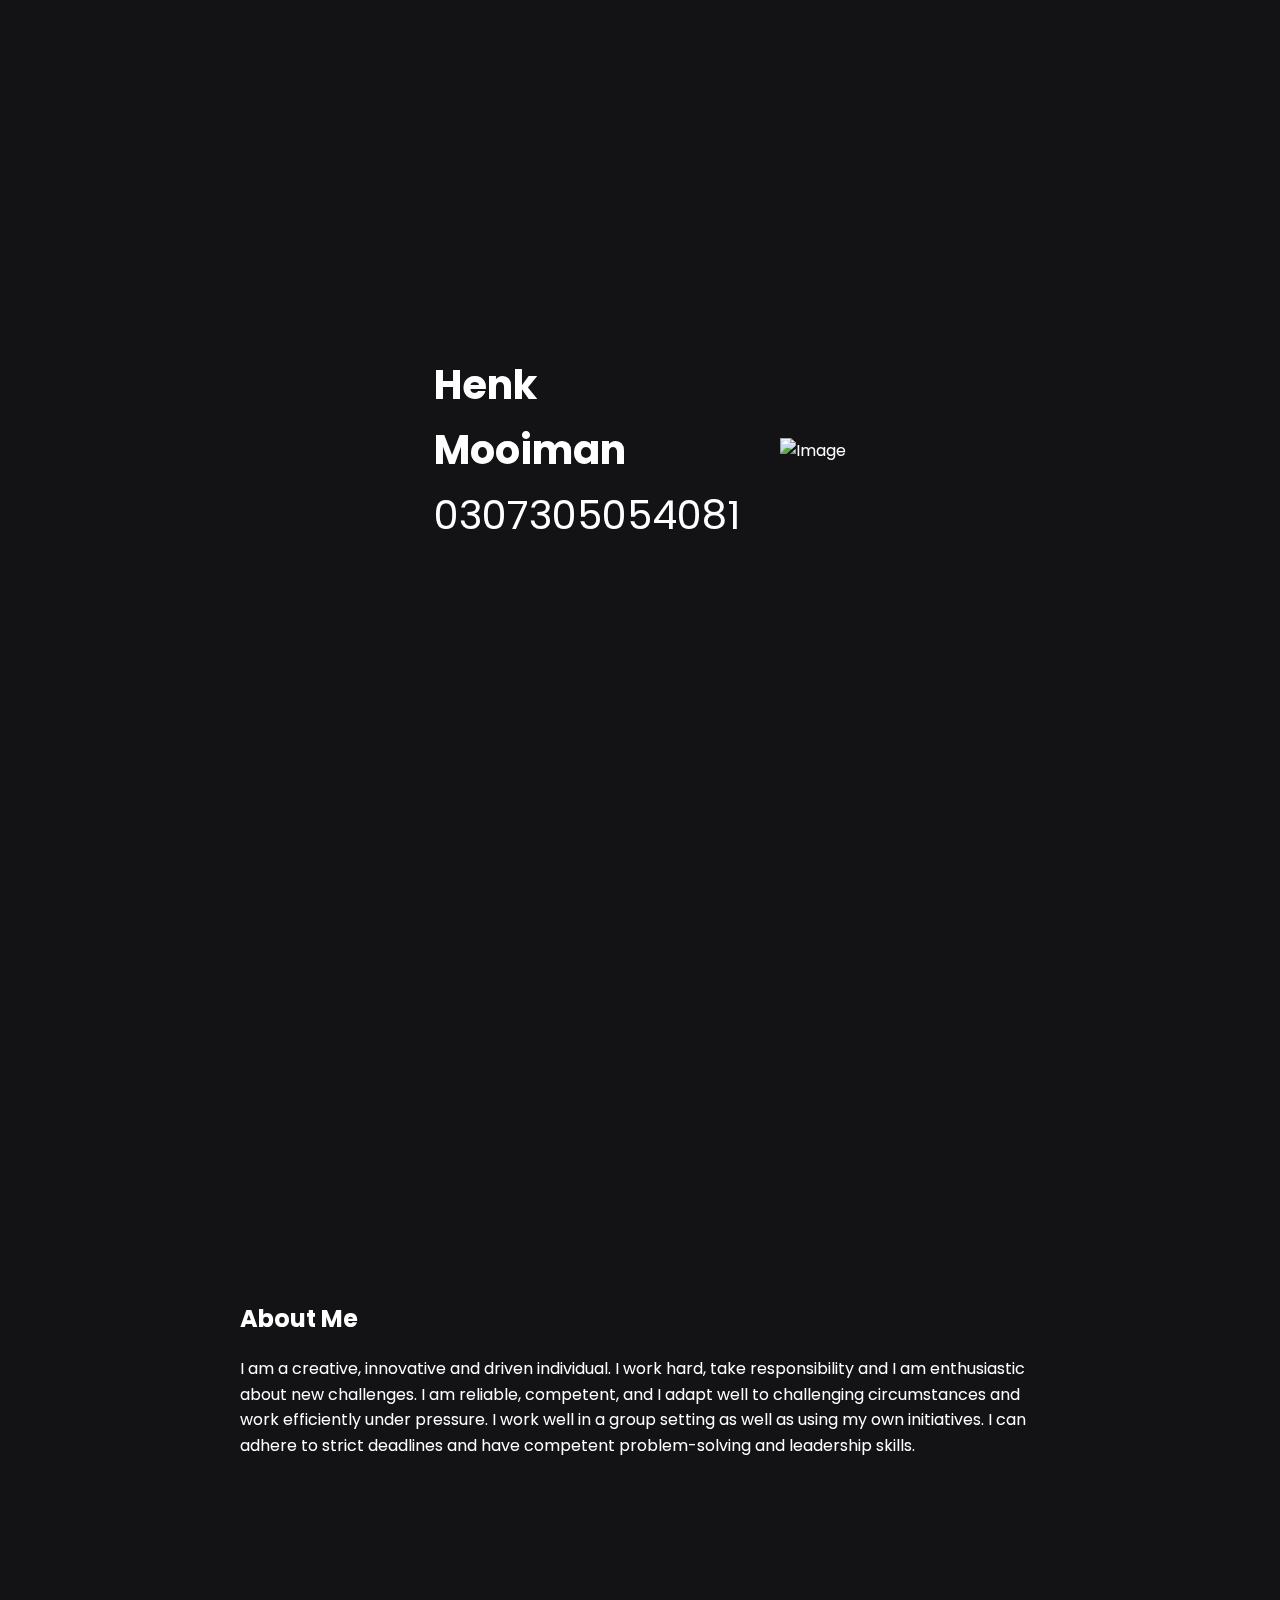
==== index.html @ 95206241 "CV upload" ====
<!DOCTYPE html>
<html lang="en">
<head>
    <meta charset="UTF-8">
    <meta name="viewport" content="width=device-width, initial-scale=1.0">
    <title>Document</title>
    <link rel="stylesheet" href="style.css">
    <script defer src="app.js"></script>
</head>
<body>
    <section class="hidden">
        <div class="container">
            <div class="labels">
                <h1 class="label">Henk</h1>
                <h1 class="label">Mooiman</h1>
                <h1 class="label normal">0307305054081</h1>
            </div>
            <div class="image-container">
                <img src="images/HenkSuit.jpg" alt="Image">
            </div>
        </div>
    </section>

    <section class="hidden about-section">
        <h2>About Me</h2>
        <p>
            I am a creative, innovative and driven individual. 
            I work hard, take responsibility and I am enthusiastic 
            about new challenges. I am reliable, competent, and I adapt well 
            to challenging circumstances and work efficiently under pressure. 
            I work well in a group setting as well as using my own initiatives. 
            I can adhere to strict deadlines and have competent problem-solving and leadership skills.
        </p>
    </section>

    <section class="hidden experience-section">
        <h1>Programming Experience</h1>
        <div class="shapes-container">
            <div class="shape"><img src="images/c++.jpg" alt="Image"><label>C++</label></div>
            <div class="shape"><img src="images/php.png" alt="Image"><label>PHP</label></div>
            <div class="shape"><img src="images/java.webp" alt="Image"><label>JAVA</label></div>
            <div class="shape"><img src="images/mysql.png" alt="Image"><label>MY SQL</label></div>
            <div class="shape"><img src="images/python.jpeg" alt="Image"><label>PYTHON</label></div>
            <div class="shape"><img src="images/html5.png" alt="Image"><label>HTML</label></div>
            <div class="shape"><img src="images/Laravel.png" alt="Image"><label>LARAVEL</label></div>
            <div class="shape"><img src="images/Csharp.png" alt="Image"><label>C#</label></div>
            <div class="shape"><img src="images/flutter.jpg" alt="Image"><label>FLUTTER</label></div>
            <div class="shape"><img src="images/vue.png" alt="Image"><label>VUE</label></div>
        </div>
    </section>

    <section class="hidden contact-section">
        <div class="contact-header">
            <h1 class="contact-title">Contact Me</h1>
            <div class="contact-info">
                <div class="info-item">
                    <img src="images/phone.png" alt="Phone Icon" class="icon">
                    <span class="info-text">072 659 9344</span>
                </div>
                <div class="info-item">
                    <img src="images/email.jpg" alt="Email Icon" class="icon">
                    <span class="info-text">hendrikwillemmooiman@gmail.com</span>
                </div>
                <!--<div class="info-item">
                    <img src="location-icon.png" alt="Location Icon" class="icon">
                    <p class="info-text">1 Ametis Street <br>Wilkoppies <br>Klerksdorp <br> Northwest</p>
                </div>-->
            </div>
        </div>
    </section>
</body>
</html>
---- style.css ----
@import url('https://fonts.googleapis.com/css2?family=Poppins:wght@200;400;700&display=swap');

body {
    background-color: #131316;
    color: #FFFFFF;
    font-family: 'Poppins', sans-serif;
    padding: 0;
    margin: 0;
}

section {
    display: flex;
    justify-content: center;
    align-items: center;
    min-height: 100vh;
}

@media(prefers-reduced-motion) {
    .hidden {
        transition: none;
    }
}

.hidden {
    opacity: 0;
    filter: blur(5px);
    transform: translateX(-100%);
    transition: all 1s;
}

.show {
    opacity: 1;
    filter: blur(0);
    transform: translateX(0);
}

.container {
    display: flex;
    align-items: center;
    justify-content: center;
    flex-direction: row;
}

.image-container {
    flex: 1;
    display: flex;
    justify-content: center;
    padding: 0 20px; /* Adjust padding to position images next to labels */
}

.image-container img {
    max-width: 600px; /* Adjust size as needed */
    max-height: 600px; /* Adjust size as needed */
    object-fit: contain;
}

.labels {
    flex: 1;
    padding: 0 20px; /* Adjust padding to position labels next to images */
}

.label {
    font-size: 40px;
    color: white;
    font-weight: bold;
    margin: 5px 0; /* Adjust this value to control spacing */
}

.label.normal {
    font-weight: normal;
}

/* Styles for the About Me section */
.about-section {
    display: flex;
    flex-direction: column;
    align-items: flex-start;
    justify-content: center;
    text-align: left;
    max-width: 800px;
    margin: 0 auto;
    padding: 20px;
}

.about-section h2 {
    font-size: 24px;
    font-weight: bold;
    margin-bottom: 20px;
}

.about-section p {
    font-size: 16px;
    line-height: 1.6;
    margin: 0;
}

/* Styles for the Experience section */
.experience-section {
    flex-direction: column;
    align-items: center;
    justify-content: center;
    text-align: center;
    width: 100%;
    padding: 20px;
}

.shapes-container {
    display: grid;
    grid-template-columns: repeat(5, 1fr);
    gap: 50px; /* Vertical gap */
    column-gap: 80px; /* Horizontal gap */
}

.shape {
    background-color: white;
    color: black;
    display: flex;
    flex-direction: column;
    align-items: center;
    justify-content: center;
    width: 100%;
    height: 150px;
    padding: 20px;
    border-radius: 0 50px 0 50px;
    position: relative;
    opacity: 0;
    filter: blur(5px);
    transform: translateX(-100%);
    transition: all 1s;
}

.shape.show {
    opacity: 1;
    filter: blur(0);
    transform: translateX(0);
}

.shape:nth-child(odd) {
    margin-top: 20px;
}

.shape:nth-child(-n+5) {
    margin-bottom: 10px;
}

.shape img {
    max-width: 100px;
    max-height: 100px;
    object-fit: cover;
}

.shape label {
    margin-top: 15px;
    font-size: 24px;
    font-weight: bold;
}

.contact-section {
    text-align: center;
    
}

.contact-header {
    display: inline-block;
    text-align: left;
}

.contact-title {
    font-size: 50px;
    font-weight: bold;
    margin-bottom: 20px;
}

.contact-info {
    margin-top: 20px;
}

.info-item {
    display: flex;
    align-items: center;
    margin-bottom: 10px;
}

.icon {
    width: 24px;
    height: 24px;
    margin-right: 10px;
}



.info-text {
    font-size: 25px;
    color: #ffffff;
}
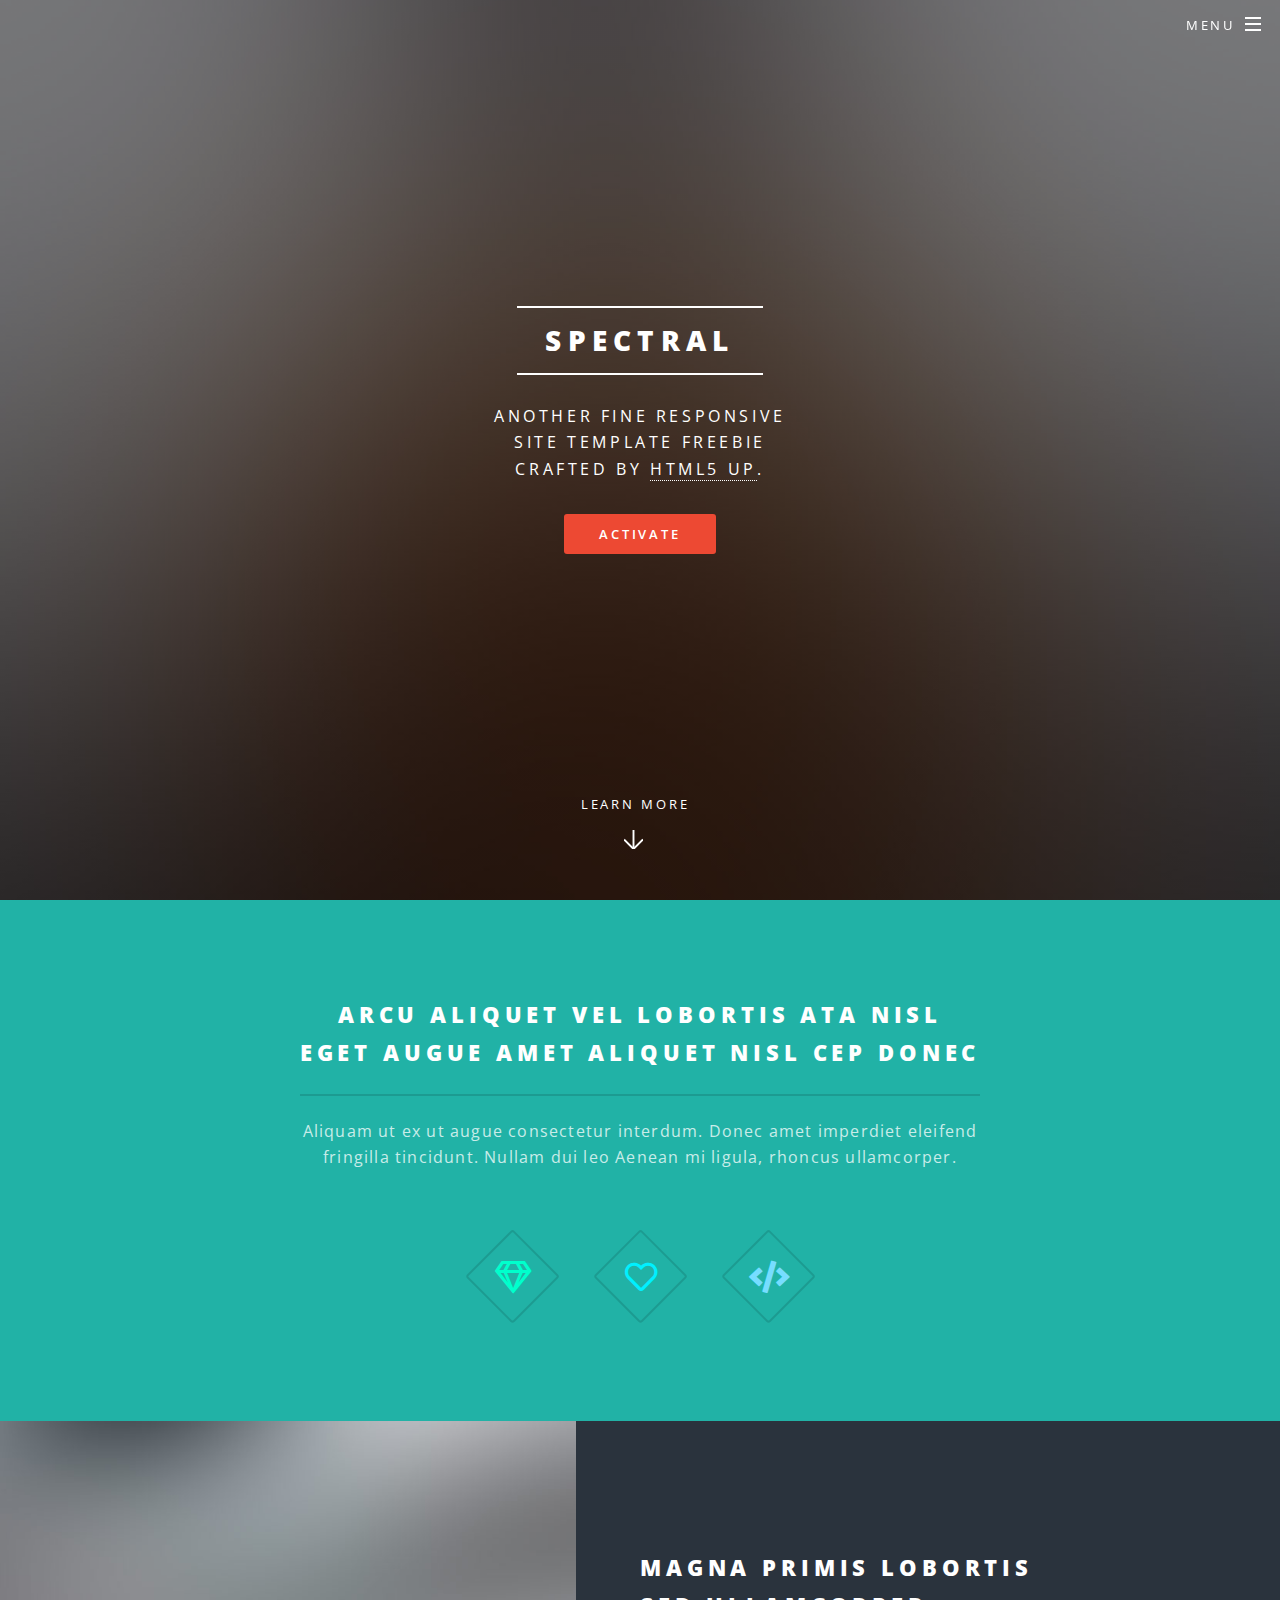
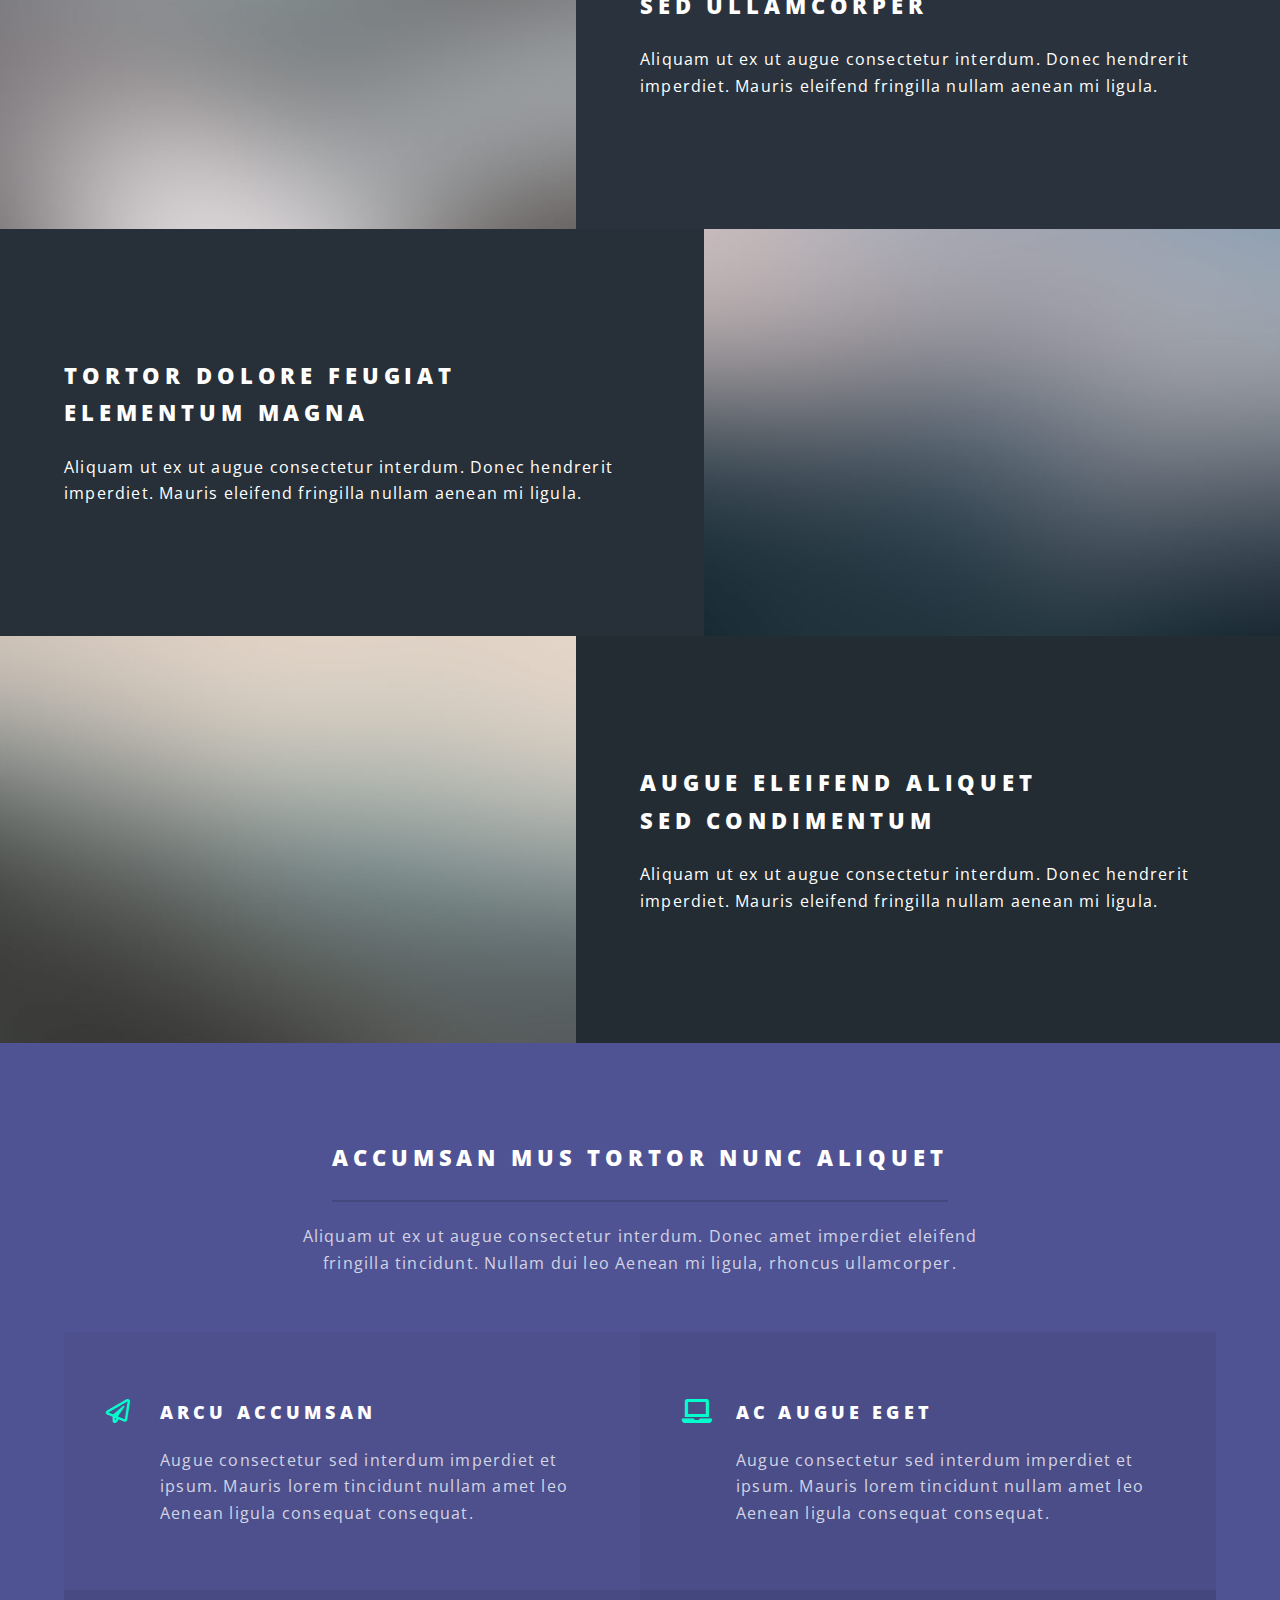
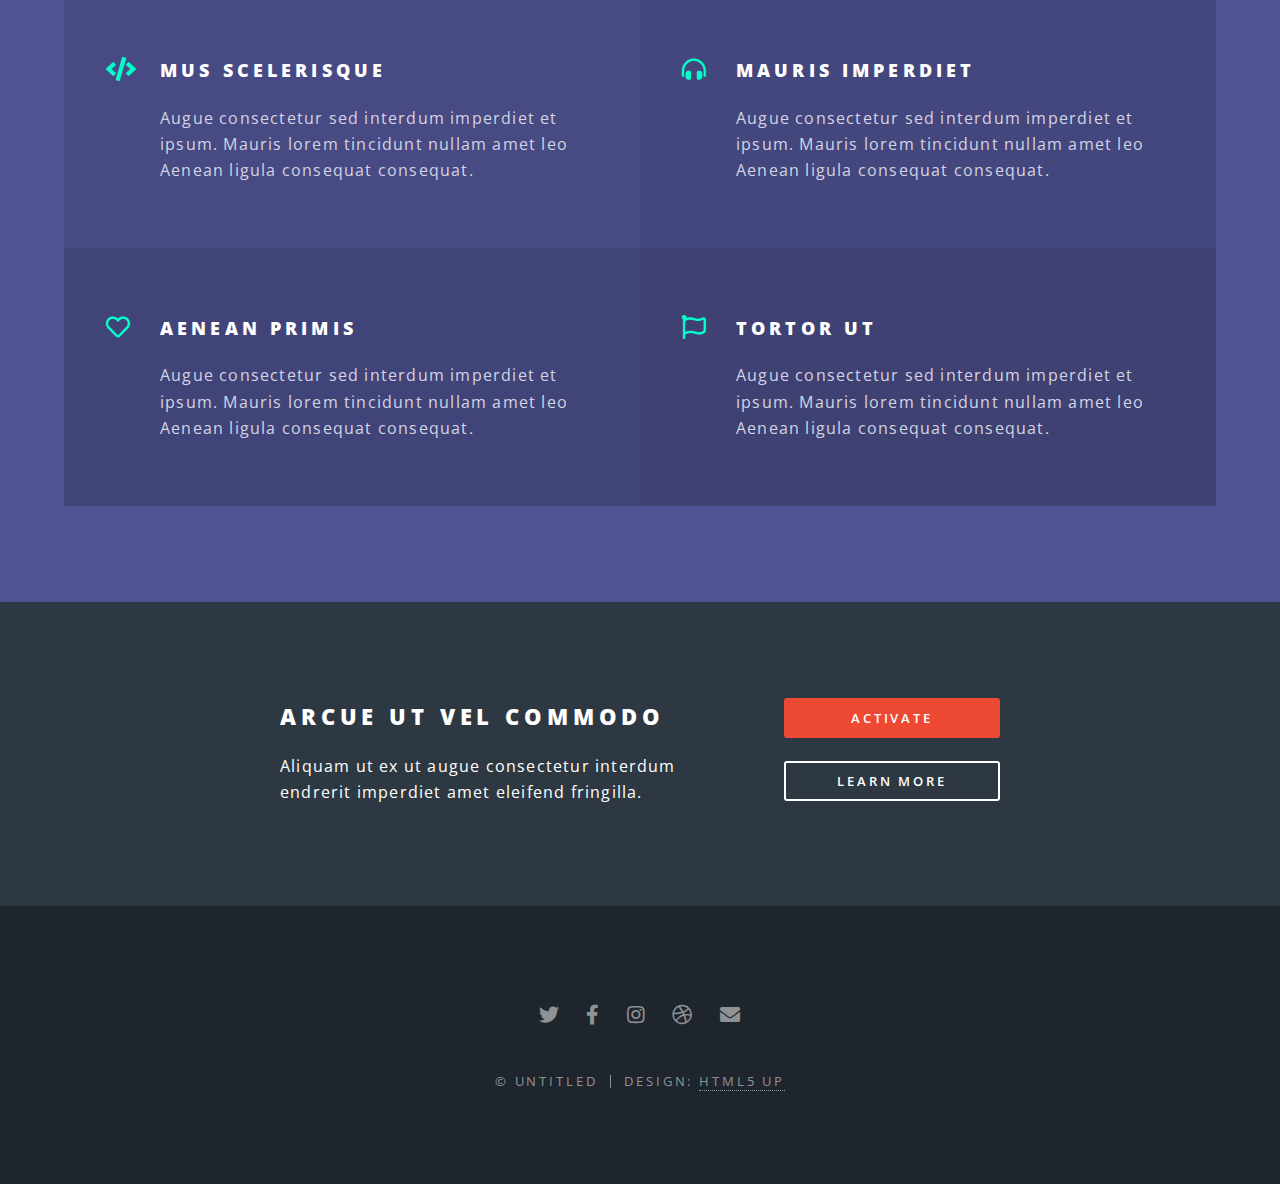
==== commit 4c078440: "2nd Atempt" ====
--- a/index.html
+++ b/index.html
@@ -1,72 +1,174 @@
-<!DOCTYPE html>
-<html lang="en">
-<head>
-    <meta charset="UTF-8">
-    <meta name="viewport" content="width=device-width, initial-scale=1.0">
-    <title>Document</title>
-    <link rel="stylesheet" href="style.css">
-    <script defer src="app.js"></script>
-</head>
-<body>
-    <section class="hidden">
-        <div class="container">
-            <div class="labels">
-                <h1 class="label">Henk</h1>
-                <h1 class="label">Mooiman</h1>
-                <h1 class="label normal">0307305054081</h1>
-            </div>
-            <div class="image-container">
-                <img src="images/HenkSuit.jpg" alt="Image">
-            </div>
-        </div>
-    </section>
+<!DOCTYPE HTML>
+<!--
+	Spectral by HTML5 UP
+	html5up.net | @ajlkn
+	Free for personal and commercial use under the CCA 3.0 license (html5up.net/license)
+-->
+<html>
+	<head>
+		<title>Spectral by HTML5 UP</title>
+		<meta charset="utf-8" />
+		<meta name="viewport" content="width=device-width, initial-scale=1, user-scalable=no" />
+		<link rel="stylesheet" href="assets/css/main.css" />
+		<noscript><link rel="stylesheet" href="assets/css/noscript.css" /></noscript>
+	</head>
+	<body class="landing is-preload">
 
-    <section class="hidden about-section">
-        <h2>About Me</h2>
-        <p>
-            I am a creative, innovative and driven individual. 
-            I work hard, take responsibility and I am enthusiastic 
-            about new challenges. I am reliable, competent, and I adapt well 
-            to challenging circumstances and work efficiently under pressure. 
-            I work well in a group setting as well as using my own initiatives. 
-            I can adhere to strict deadlines and have competent problem-solving and leadership skills.
-        </p>
-    </section>
+		<!-- Page Wrapper -->
+			<div id="page-wrapper">
 
-    <section class="hidden experience-section">
-        <h1>Programming Experience</h1>
-        <div class="shapes-container">
-            <div class="shape"><img src="images/c++.jpg" alt="Image"><label>C++</label></div>
-            <div class="shape"><img src="images/php.png" alt="Image"><label>PHP</label></div>
-            <div class="shape"><img src="images/java.webp" alt="Image"><label>JAVA</label></div>
-            <div class="shape"><img src="images/mysql.png" alt="Image"><label>MY SQL</label></div>
-            <div class="shape"><img src="images/python.jpeg" alt="Image"><label>PYTHON</label></div>
-            <div class="shape"><img src="images/html5.png" alt="Image"><label>HTML</label></div>
-            <div class="shape"><img src="images/Laravel.png" alt="Image"><label>LARAVEL</label></div>
-            <div class="shape"><img src="images/Csharp.png" alt="Image"><label>C#</label></div>
-            <div class="shape"><img src="images/flutter.jpg" alt="Image"><label>FLUTTER</label></div>
-            <div class="shape"><img src="images/vue.png" alt="Image"><label>VUE</label></div>
-        </div>
-    </section>
+				<!-- Header -->
+					<header id="header" class="alt">
+						<h1><a href="index.html">Spectral</a></h1>
+						<nav id="nav">
+							<ul>
+								<li class="special">
+									<a href="#menu" class="menuToggle"><span>Menu</span></a>
+									<div id="menu">
+										<ul>
+											<li><a href="index.html">Home</a></li>
+											<li><a href="generic.html">Generic</a></li>
+											<li><a href="elements.html">Elements</a></li>
+											<li><a href="#">Sign Up</a></li>
+											<li><a href="#">Log In</a></li>
+										</ul>
+									</div>
+								</li>
+							</ul>
+						</nav>
+					</header>
 
-    <section class="hidden contact-section">
-        <div class="contact-header">
-            <h1 class="contact-title">Contact Me</h1>
-            <div class="contact-info">
-                <div class="info-item">
-                    <img src="images/phone.png" alt="Phone Icon" class="icon">
-                    <span class="info-text">072 659 9344</span>
-                </div>
-                <div class="info-item">
-                    <img src="images/email.jpg" alt="Email Icon" class="icon">
-                    <span class="info-text">hendrikwillemmooiman@gmail.com</span>
-                </div>
-                <!--<div class="info-item">
-                    <img src="location-icon.png" alt="Location Icon" class="icon">
-                    <p class="info-text">1 Ametis Street <br>Wilkoppies <br>Klerksdorp <br> Northwest</p>
-                </div>-->
-            </div>
-        </div>
-    </section>
-</body>
-</html>
+				<!-- Banner -->
+					<section id="banner">
+						<div class="inner">
+							<h2>Spectral</h2>
+							<p>Another fine responsive<br />
+							site template freebie<br />
+							crafted by <a href="http://html5up.net">HTML5 UP</a>.</p>
+							<ul class="actions special">
+								<li><a href="#" class="button primary">Activate</a></li>
+							</ul>
+						</div>
+						<a href="#one" class="more scrolly">Learn More</a>
+					</section>
+
+				<!-- One -->
+					<section id="one" class="wrapper style1 special">
+						<div class="inner">
+							<header class="major">
+								<h2>Arcu aliquet vel lobortis ata nisl<br />
+								eget augue amet aliquet nisl cep donec</h2>
+								<p>Aliquam ut ex ut augue consectetur interdum. Donec amet imperdiet eleifend<br />
+								fringilla tincidunt. Nullam dui leo Aenean mi ligula, rhoncus ullamcorper.</p>
+							</header>
+							<ul class="icons major">
+								<li><span class="icon fa-gem major style1"><span class="label">Lorem</span></span></li>
+								<li><span class="icon fa-heart major style2"><span class="label">Ipsum</span></span></li>
+								<li><span class="icon solid fa-code major style3"><span class="label">Dolor</span></span></li>
+							</ul>
+						</div>
+					</section>
+
+				<!-- Two -->
+					<section id="two" class="wrapper alt style2">
+						<section class="spotlight">
+							<div class="image"><img src="images/pic01.jpg" alt="" /></div><div class="content">
+								<h2>Magna primis lobortis<br />
+								sed ullamcorper</h2>
+								<p>Aliquam ut ex ut augue consectetur interdum. Donec hendrerit imperdiet. Mauris eleifend fringilla nullam aenean mi ligula.</p>
+							</div>
+						</section>
+						<section class="spotlight">
+							<div class="image"><img src="images/pic02.jpg" alt="" /></div><div class="content">
+								<h2>Tortor dolore feugiat<br />
+								elementum magna</h2>
+								<p>Aliquam ut ex ut augue consectetur interdum. Donec hendrerit imperdiet. Mauris eleifend fringilla nullam aenean mi ligula.</p>
+							</div>
+						</section>
+						<section class="spotlight">
+							<div class="image"><img src="images/pic03.jpg" alt="" /></div><div class="content">
+								<h2>Augue eleifend aliquet<br />
+								sed condimentum</h2>
+								<p>Aliquam ut ex ut augue consectetur interdum. Donec hendrerit imperdiet. Mauris eleifend fringilla nullam aenean mi ligula.</p>
+							</div>
+						</section>
+					</section>
+
+				<!-- Three -->
+					<section id="three" class="wrapper style3 special">
+						<div class="inner">
+							<header class="major">
+								<h2>Accumsan mus tortor nunc aliquet</h2>
+								<p>Aliquam ut ex ut augue consectetur interdum. Donec amet imperdiet eleifend<br />
+								fringilla tincidunt. Nullam dui leo Aenean mi ligula, rhoncus ullamcorper.</p>
+							</header>
+							<ul class="features">
+								<li class="icon fa-paper-plane">
+									<h3>Arcu accumsan</h3>
+									<p>Augue consectetur sed interdum imperdiet et ipsum. Mauris lorem tincidunt nullam amet leo Aenean ligula consequat consequat.</p>
+								</li>
+								<li class="icon solid fa-laptop">
+									<h3>Ac Augue Eget</h3>
+									<p>Augue consectetur sed interdum imperdiet et ipsum. Mauris lorem tincidunt nullam amet leo Aenean ligula consequat consequat.</p>
+								</li>
+								<li class="icon solid fa-code">
+									<h3>Mus Scelerisque</h3>
+									<p>Augue consectetur sed interdum imperdiet et ipsum. Mauris lorem tincidunt nullam amet leo Aenean ligula consequat consequat.</p>
+								</li>
+								<li class="icon solid fa-headphones-alt">
+									<h3>Mauris Imperdiet</h3>
+									<p>Augue consectetur sed interdum imperdiet et ipsum. Mauris lorem tincidunt nullam amet leo Aenean ligula consequat consequat.</p>
+								</li>
+								<li class="icon fa-heart">
+									<h3>Aenean Primis</h3>
+									<p>Augue consectetur sed interdum imperdiet et ipsum. Mauris lorem tincidunt nullam amet leo Aenean ligula consequat consequat.</p>
+								</li>
+								<li class="icon fa-flag">
+									<h3>Tortor Ut</h3>
+									<p>Augue consectetur sed interdum imperdiet et ipsum. Mauris lorem tincidunt nullam amet leo Aenean ligula consequat consequat.</p>
+								</li>
+							</ul>
+						</div>
+					</section>
+
+				<!-- CTA -->
+					<section id="cta" class="wrapper style4">
+						<div class="inner">
+							<header>
+								<h2>Arcue ut vel commodo</h2>
+								<p>Aliquam ut ex ut augue consectetur interdum endrerit imperdiet amet eleifend fringilla.</p>
+							</header>
+							<ul class="actions stacked">
+								<li><a href="#" class="button fit primary">Activate</a></li>
+								<li><a href="#" class="button fit">Learn More</a></li>
+							</ul>
+						</div>
+					</section>
+
+				<!-- Footer -->
+					<footer id="footer">
+						<ul class="icons">
+							<li><a href="#" class="icon brands fa-twitter"><span class="label">Twitter</span></a></li>
+							<li><a href="#" class="icon brands fa-facebook-f"><span class="label">Facebook</span></a></li>
+							<li><a href="#" class="icon brands fa-instagram"><span class="label">Instagram</span></a></li>
+							<li><a href="#" class="icon brands fa-dribbble"><span class="label">Dribbble</span></a></li>
+							<li><a href="#" class="icon solid fa-envelope"><span class="label">Email</span></a></li>
+						</ul>
+						<ul class="copyright">
+							<li>&copy; Untitled</li><li>Design: <a href="http://html5up.net">HTML5 UP</a></li>
+						</ul>
+					</footer>
+
+			</div>
+
+		<!-- Scripts -->
+			<script src="assets/js/jquery.min.js"></script>
+			<script src="assets/js/jquery.scrollex.min.js"></script>
+			<script src="assets/js/jquery.scrolly.min.js"></script>
+			<script src="assets/js/browser.min.js"></script>
+			<script src="assets/js/breakpoints.min.js"></script>
+			<script src="assets/js/util.js"></script>
+			<script src="assets/js/main.js"></script>
+
+	</body>
+</html>--- a/assets/css/main.css
+++ b/assets/css/main.css
@@ -0,0 +1,3999 @@
+@import url(fontawesome-all.min.css);
+@import url("https://fonts.googleapis.com/css?family=Open+Sans:400,400italic,600,600italic,800,800italic");
+
+/*
+	Spectral by HTML5 UP
+	html5up.net | @ajlkn
+	Free for personal and commercial use under the CCA 3.0 license (html5up.net/license)
+*/
+
+html, body, div, span, applet, object,
+iframe, h1, h2, h3, h4, h5, h6, p, blockquote,
+pre, a, abbr, acronym, address, big, cite,
+code, del, dfn, em, img, ins, kbd, q, s, samp,
+small, strike, strong, sub, sup, tt, var, b,
+u, i, center, dl, dt, dd, ol, ul, li, fieldset,
+form, label, legend, table, caption, tbody,
+tfoot, thead, tr, th, td, article, aside,
+canvas, details, embed, figure, figcaption,
+footer, header, hgroup, menu, nav, output, ruby,
+section, summary, time, mark, audio, video {
+	margin: 0;
+	padding: 0;
+	border: 0;
+	font-size: 100%;
+	font: inherit;
+	vertical-align: baseline;}
+
+article, aside, details, figcaption, figure,
+footer, header, hgroup, menu, nav, section {
+	display: block;}
+
+body {
+	line-height: 1;
+}
+
+ol, ul {
+	list-style: none;
+}
+
+blockquote, q {
+	quotes: none;
+}
+
+	blockquote:before, blockquote:after, q:before, q:after {
+		content: '';
+		content: none;
+	}
+
+table {
+	border-collapse: collapse;
+	border-spacing: 0;
+}
+
+body {
+	-webkit-text-size-adjust: none;
+}
+
+mark {
+	background-color: transparent;
+	color: inherit;
+}
+
+input::-moz-focus-inner {
+	border: 0;
+	padding: 0;
+}
+
+input, select, textarea {
+	-moz-appearance: none;
+	-webkit-appearance: none;
+	-ms-appearance: none;
+	appearance: none;
+}
+
+/* Basic */
+
+	@-ms-viewport {
+		width: device-width;
+	}
+
+	html {
+		box-sizing: border-box;
+	}
+
+	*, *:before, *:after {
+		box-sizing: inherit;
+	}
+
+	body {
+		background: #2e3842;
+	}
+
+		body.is-preload *, body.is-preload *:before, body.is-preload *:after {
+			-moz-animation: none !important;
+			-webkit-animation: none !important;
+			-ms-animation: none !important;
+			animation: none !important;
+			-moz-transition: none !important;
+			-webkit-transition: none !important;
+			-ms-transition: none !important;
+			transition: none !important;
+		}
+
+	body, input, select, textarea {
+		color: #fff;
+		font-family: "Open Sans", Helvetica, sans-serif;
+		font-size: 15pt;
+		font-weight: 400;
+		letter-spacing: 0.075em;
+		line-height: 1.65em;
+	}
+
+		@media screen and (max-width: 1680px) {
+
+			body, input, select, textarea {
+				font-size: 13pt;
+			}
+
+		}
+
+		@media screen and (max-width: 1280px) {
+
+			body, input, select, textarea {
+				font-size: 12pt;
+			}
+
+		}
+
+		@media screen and (max-width: 736px) {
+
+			body, input, select, textarea {
+				font-size: 11pt;
+				letter-spacing: 0.0375em;
+			}
+
+		}
+
+	a {
+		-moz-transition: color 0.2s ease, border-bottom-color 0.2s ease;
+		-webkit-transition: color 0.2s ease, border-bottom-color 0.2s ease;
+		-ms-transition: color 0.2s ease, border-bottom-color 0.2s ease;
+		transition: color 0.2s ease, border-bottom-color 0.2s ease;
+		border-bottom: dotted 1px;
+		color: inherit;
+		text-decoration: none;
+	}
+
+		a:hover {
+			border-bottom-color: transparent;
+		}
+
+	strong, b {
+		color: #fff;
+		font-weight: 600;
+	}
+
+	em, i {
+		font-style: italic;
+	}
+
+	p {
+		margin: 0 0 2em 0;
+	}
+
+	h1, h2, h3, h4, h5, h6 {
+		color: #fff;
+		font-weight: 800;
+		letter-spacing: 0.225em;
+		line-height: 1em;
+		margin: 0 0 1em 0;
+		text-transform: uppercase;
+	}
+
+		h1 a, h2 a, h3 a, h4 a, h5 a, h6 a {
+			color: inherit;
+			text-decoration: none;
+		}
+
+	h2 {
+		font-size: 1.35em;
+		line-height: 1.75em;
+	}
+
+		@media screen and (max-width: 736px) {
+
+			h2 {
+				font-size: 1.1em;
+				line-height: 1.65em;
+			}
+
+		}
+
+	h3 {
+		font-size: 1.15em;
+		line-height: 1.75em;
+	}
+
+		@media screen and (max-width: 736px) {
+
+			h3 {
+				font-size: 1em;
+				line-height: 1.65em;
+			}
+
+		}
+
+	h4 {
+		font-size: 1em;
+		line-height: 1.5em;
+	}
+
+	h5 {
+		font-size: 0.8em;
+		line-height: 1.5em;
+	}
+
+	h6 {
+		font-size: 0.7em;
+		line-height: 1.5em;
+	}
+
+	sub {
+		font-size: 0.8em;
+		position: relative;
+		top: 0.5em;
+	}
+
+	sup {
+		font-size: 0.8em;
+		position: relative;
+		top: -0.5em;
+	}
+
+	hr {
+		border: 0;
+		border-bottom: solid 2px #fff;
+		margin: 3em 0;
+	}
+
+		hr.major {
+			margin: 4.5em 0;
+		}
+
+	blockquote {
+		border-left: solid 4px #fff;
+		font-style: italic;
+		margin: 0 0 2em 0;
+		padding: 0.5em 0 0.5em 2em;
+	}
+
+	code {
+		background: rgba(144, 144, 144, 0.25);
+		border-radius: 3px;
+		font-family: "Courier New", monospace;
+		font-size: 0.9em;
+		letter-spacing: 0;
+		margin: 0 0.25em;
+		padding: 0.25em 0.65em;
+	}
+
+	pre {
+		-webkit-overflow-scrolling: touch;
+		font-family: "Courier New", monospace;
+		font-size: 0.9em;
+		margin: 0 0 2em 0;
+	}
+
+		pre code {
+			display: block;
+			line-height: 1.75em;
+			padding: 1em 1.5em;
+			overflow-x: auto;
+		}
+
+	.align-left {
+		text-align: left;
+	}
+
+	.align-center {
+		text-align: center;
+	}
+
+	.align-right {
+		text-align: right;
+	}
+
+/* Row */
+
+	.row {
+		display: flex;
+		flex-wrap: wrap;
+		box-sizing: border-box;
+		align-items: stretch;
+	}
+
+		.row > * {
+			box-sizing: border-box;
+		}
+
+		.row.gtr-uniform > * > :last-child {
+			margin-bottom: 0;
+		}
+
+		.row.aln-left {
+			justify-content: flex-start;
+		}
+
+		.row.aln-center {
+			justify-content: center;
+		}
+
+		.row.aln-right {
+			justify-content: flex-end;
+		}
+
+		.row.aln-top {
+			align-items: flex-start;
+		}
+
+		.row.aln-middle {
+			align-items: center;
+		}
+
+		.row.aln-bottom {
+			align-items: flex-end;
+		}
+
+		.row > .imp {
+			order: -1;
+		}
+
+		.row > .col-1 {
+			width: 8.33333%;
+		}
+
+		.row > .off-1 {
+			margin-left: 8.33333%;
+		}
+
+		.row > .col-2 {
+			width: 16.66667%;
+		}
+
+		.row > .off-2 {
+			margin-left: 16.66667%;
+		}
+
+		.row > .col-3 {
+			width: 25%;
+		}
+
+		.row > .off-3 {
+			margin-left: 25%;
+		}
+
+		.row > .col-4 {
+			width: 33.33333%;
+		}
+
+		.row > .off-4 {
+			margin-left: 33.33333%;
+		}
+
+		.row > .col-5 {
+			width: 41.66667%;
+		}
+
+		.row > .off-5 {
+			margin-left: 41.66667%;
+		}
+
+		.row > .col-6 {
+			width: 50%;
+		}
+
+		.row > .off-6 {
+			margin-left: 50%;
+		}
+
+		.row > .col-7 {
+			width: 58.33333%;
+		}
+
+		.row > .off-7 {
+			margin-left: 58.33333%;
+		}
+
+		.row > .col-8 {
+			width: 66.66667%;
+		}
+
+		.row > .off-8 {
+			margin-left: 66.66667%;
+		}
+
+		.row > .col-9 {
+			width: 75%;
+		}
+
+		.row > .off-9 {
+			margin-left: 75%;
+		}
+
+		.row > .col-10 {
+			width: 83.33333%;
+		}
+
+		.row > .off-10 {
+			margin-left: 83.33333%;
+		}
+
+		.row > .col-11 {
+			width: 91.66667%;
+		}
+
+		.row > .off-11 {
+			margin-left: 91.66667%;
+		}
+
+		.row > .col-12 {
+			width: 100%;
+		}
+
+		.row > .off-12 {
+			margin-left: 100%;
+		}
+
+		.row.gtr-0 {
+			margin-top: 0;
+			margin-left: 0em;
+		}
+
+			.row.gtr-0 > * {
+				padding: 0 0 0 0em;
+			}
+
+			.row.gtr-0.gtr-uniform {
+				margin-top: 0em;
+			}
+
+				.row.gtr-0.gtr-uniform > * {
+					padding-top: 0em;
+				}
+
+		.row.gtr-25 {
+			margin-top: 0;
+			margin-left: -0.375em;
+		}
+
+			.row.gtr-25 > * {
+				padding: 0 0 0 0.375em;
+			}
+
+			.row.gtr-25.gtr-uniform {
+				margin-top: -0.375em;
+			}
+
+				.row.gtr-25.gtr-uniform > * {
+					padding-top: 0.375em;
+				}
+
+		.row.gtr-50 {
+			margin-top: 0;
+			margin-left: -0.75em;
+		}
+
+			.row.gtr-50 > * {
+				padding: 0 0 0 0.75em;
+			}
+
+			.row.gtr-50.gtr-uniform {
+				margin-top: -0.75em;
+			}
+
+				.row.gtr-50.gtr-uniform > * {
+					padding-top: 0.75em;
+				}
+
+		.row {
+			margin-top: 0;
+			margin-left: -1.5em;
+		}
+
+			.row > * {
+				padding: 0 0 0 1.5em;
+			}
+
+			.row.gtr-uniform {
+				margin-top: -1.5em;
+			}
+
+				.row.gtr-uniform > * {
+					padding-top: 1.5em;
+				}
+
+		.row.gtr-150 {
+			margin-top: 0;
+			margin-left: -2.25em;
+		}
+
+			.row.gtr-150 > * {
+				padding: 0 0 0 2.25em;
+			}
+
+			.row.gtr-150.gtr-uniform {
+				margin-top: -2.25em;
+			}
+
+				.row.gtr-150.gtr-uniform > * {
+					padding-top: 2.25em;
+				}
+
+		.row.gtr-200 {
+			margin-top: 0;
+			margin-left: -3em;
+		}
+
+			.row.gtr-200 > * {
+				padding: 0 0 0 3em;
+			}
+
+			.row.gtr-200.gtr-uniform {
+				margin-top: -3em;
+			}
+
+				.row.gtr-200.gtr-uniform > * {
+					padding-top: 3em;
+				}
+
+		@media screen and (max-width: 1680px) {
+
+			.row {
+				display: flex;
+				flex-wrap: wrap;
+				box-sizing: border-box;
+				align-items: stretch;
+			}
+
+				.row > * {
+					box-sizing: border-box;
+				}
+
+				.row.gtr-uniform > * > :last-child {
+					margin-bottom: 0;
+				}
+
+				.row.aln-left {
+					justify-content: flex-start;
+				}
+
+				.row.aln-center {
+					justify-content: center;
+				}
+
+				.row.aln-right {
+					justify-content: flex-end;
+				}
+
+				.row.aln-top {
+					align-items: flex-start;
+				}
+
+				.row.aln-middle {
+					align-items: center;
+				}
+
+				.row.aln-bottom {
+					align-items: flex-end;
+				}
+
+				.row > .imp-xlarge {
+					order: -1;
+				}
+
+				.row > .col-1-xlarge {
+					width: 8.33333%;
+				}
+
+				.row > .off-1-xlarge {
+					margin-left: 8.33333%;
+				}
+
+				.row > .col-2-xlarge {
+					width: 16.66667%;
+				}
+
+				.row > .off-2-xlarge {
+					margin-left: 16.66667%;
+				}
+
+				.row > .col-3-xlarge {
+					width: 25%;
+				}
+
+				.row > .off-3-xlarge {
+					margin-left: 25%;
+				}
+
+				.row > .col-4-xlarge {
+					width: 33.33333%;
+				}
+
+				.row > .off-4-xlarge {
+					margin-left: 33.33333%;
+				}
+
+				.row > .col-5-xlarge {
+					width: 41.66667%;
+				}
+
+				.row > .off-5-xlarge {
+					margin-left: 41.66667%;
+				}
+
+				.row > .col-6-xlarge {
+					width: 50%;
+				}
+
+				.row > .off-6-xlarge {
+					margin-left: 50%;
+				}
+
+				.row > .col-7-xlarge {
+					width: 58.33333%;
+				}
+
+				.row > .off-7-xlarge {
+					margin-left: 58.33333%;
+				}
+
+				.row > .col-8-xlarge {
+					width: 66.66667%;
+				}
+
+				.row > .off-8-xlarge {
+					margin-left: 66.66667%;
+				}
+
+				.row > .col-9-xlarge {
+					width: 75%;
+				}
+
+				.row > .off-9-xlarge {
+					margin-left: 75%;
+				}
+
+				.row > .col-10-xlarge {
+					width: 83.33333%;
+				}
+
+				.row > .off-10-xlarge {
+					margin-left: 83.33333%;
+				}
+
+				.row > .col-11-xlarge {
+					width: 91.66667%;
+				}
+
+				.row > .off-11-xlarge {
+					margin-left: 91.66667%;
+				}
+
+				.row > .col-12-xlarge {
+					width: 100%;
+				}
+
+				.row > .off-12-xlarge {
+					margin-left: 100%;
+				}
+
+				.row.gtr-0 {
+					margin-top: 0;
+					margin-left: 0em;
+				}
+
+					.row.gtr-0 > * {
+						padding: 0 0 0 0em;
+					}
+
+					.row.gtr-0.gtr-uniform {
+						margin-top: 0em;
+					}
+
+						.row.gtr-0.gtr-uniform > * {
+							padding-top: 0em;
+						}
+
+				.row.gtr-25 {
+					margin-top: 0;
+					margin-left: -0.375em;
+				}
+
+					.row.gtr-25 > * {
+						padding: 0 0 0 0.375em;
+					}
+
+					.row.gtr-25.gtr-uniform {
+						margin-top: -0.375em;
+					}
+
+						.row.gtr-25.gtr-uniform > * {
+							padding-top: 0.375em;
+						}
+
+				.row.gtr-50 {
+					margin-top: 0;
+					margin-left: -0.75em;
+				}
+
+					.row.gtr-50 > * {
+						padding: 0 0 0 0.75em;
+					}
+
+					.row.gtr-50.gtr-uniform {
+						margin-top: -0.75em;
+					}
+
+						.row.gtr-50.gtr-uniform > * {
+							padding-top: 0.75em;
+						}
+
+				.row {
+					margin-top: 0;
+					margin-left: -1.5em;
+				}
+
+					.row > * {
+						padding: 0 0 0 1.5em;
+					}
+
+					.row.gtr-uniform {
+						margin-top: -1.5em;
+					}
+
+						.row.gtr-uniform > * {
+							padding-top: 1.5em;
+						}
+
+				.row.gtr-150 {
+					margin-top: 0;
+					margin-left: -2.25em;
+				}
+
+					.row.gtr-150 > * {
+						padding: 0 0 0 2.25em;
+					}
+
+					.row.gtr-150.gtr-uniform {
+						margin-top: -2.25em;
+					}
+
+						.row.gtr-150.gtr-uniform > * {
+							padding-top: 2.25em;
+						}
+
+				.row.gtr-200 {
+					margin-top: 0;
+					margin-left: -3em;
+				}
+
+					.row.gtr-200 > * {
+						padding: 0 0 0 3em;
+					}
+
+					.row.gtr-200.gtr-uniform {
+						margin-top: -3em;
+					}
+
+						.row.gtr-200.gtr-uniform > * {
+							padding-top: 3em;
+						}
+
+		}
+
+		@media screen and (max-width: 1280px) {
+
+			.row {
+				display: flex;
+				flex-wrap: wrap;
+				box-sizing: border-box;
+				align-items: stretch;
+			}
+
+				.row > * {
+					box-sizing: border-box;
+				}
+
+				.row.gtr-uniform > * > :last-child {
+					margin-bottom: 0;
+				}
+
+				.row.aln-left {
+					justify-content: flex-start;
+				}
+
+				.row.aln-center {
+					justify-content: center;
+				}
+
+				.row.aln-right {
+					justify-content: flex-end;
+				}
+
+				.row.aln-top {
+					align-items: flex-start;
+				}
+
+				.row.aln-middle {
+					align-items: center;
+				}
+
+				.row.aln-bottom {
+					align-items: flex-end;
+				}
+
+				.row > .imp-large {
+					order: -1;
+				}
+
+				.row > .col-1-large {
+					width: 8.33333%;
+				}
+
+				.row > .off-1-large {
+					margin-left: 8.33333%;
+				}
+
+				.row > .col-2-large {
+					width: 16.66667%;
+				}
+
+				.row > .off-2-large {
+					margin-left: 16.66667%;
+				}
+
+				.row > .col-3-large {
+					width: 25%;
+				}
+
+				.row > .off-3-large {
+					margin-left: 25%;
+				}
+
+				.row > .col-4-large {
+					width: 33.33333%;
+				}
+
+				.row > .off-4-large {
+					margin-left: 33.33333%;
+				}
+
+				.row > .col-5-large {
+					width: 41.66667%;
+				}
+
+				.row > .off-5-large {
+					margin-left: 41.66667%;
+				}
+
+				.row > .col-6-large {
+					width: 50%;
+				}
+
+				.row > .off-6-large {
+					margin-left: 50%;
+				}
+
+				.row > .col-7-large {
+					width: 58.33333%;
+				}
+
+				.row > .off-7-large {
+					margin-left: 58.33333%;
+				}
+
+				.row > .col-8-large {
+					width: 66.66667%;
+				}
+
+				.row > .off-8-large {
+					margin-left: 66.66667%;
+				}
+
+				.row > .col-9-large {
+					width: 75%;
+				}
+
+				.row > .off-9-large {
+					margin-left: 75%;
+				}
+
+				.row > .col-10-large {
+					width: 83.33333%;
+				}
+
+				.row > .off-10-large {
+					margin-left: 83.33333%;
+				}
+
+				.row > .col-11-large {
+					width: 91.66667%;
+				}
+
+				.row > .off-11-large {
+					margin-left: 91.66667%;
+				}
+
+				.row > .col-12-large {
+					width: 100%;
+				}
+
+				.row > .off-12-large {
+					margin-left: 100%;
+				}
+
+				.row.gtr-0 {
+					margin-top: 0;
+					margin-left: 0em;
+				}
+
+					.row.gtr-0 > * {
+						padding: 0 0 0 0em;
+					}
+
+					.row.gtr-0.gtr-uniform {
+						margin-top: 0em;
+					}
+
+						.row.gtr-0.gtr-uniform > * {
+							padding-top: 0em;
+						}
+
+				.row.gtr-25 {
+					margin-top: 0;
+					margin-left: -0.375em;
+				}
+
+					.row.gtr-25 > * {
+						padding: 0 0 0 0.375em;
+					}
+
+					.row.gtr-25.gtr-uniform {
+						margin-top: -0.375em;
+					}
+
+						.row.gtr-25.gtr-uniform > * {
+							padding-top: 0.375em;
+						}
+
+				.row.gtr-50 {
+					margin-top: 0;
+					margin-left: -0.75em;
+				}
+
+					.row.gtr-50 > * {
+						padding: 0 0 0 0.75em;
+					}
+
+					.row.gtr-50.gtr-uniform {
+						margin-top: -0.75em;
+					}
+
+						.row.gtr-50.gtr-uniform > * {
+							padding-top: 0.75em;
+						}
+
+				.row {
+					margin-top: 0;
+					margin-left: -1.5em;
+				}
+
+					.row > * {
+						padding: 0 0 0 1.5em;
+					}
+
+					.row.gtr-uniform {
+						margin-top: -1.5em;
+					}
+
+						.row.gtr-uniform > * {
+							padding-top: 1.5em;
+						}
+
+				.row.gtr-150 {
+					margin-top: 0;
+					margin-left: -2.25em;
+				}
+
+					.row.gtr-150 > * {
+						padding: 0 0 0 2.25em;
+					}
+
+					.row.gtr-150.gtr-uniform {
+						margin-top: -2.25em;
+					}
+
+						.row.gtr-150.gtr-uniform > * {
+							padding-top: 2.25em;
+						}
+
+				.row.gtr-200 {
+					margin-top: 0;
+					margin-left: -3em;
+				}
+
+					.row.gtr-200 > * {
+						padding: 0 0 0 3em;
+					}
+
+					.row.gtr-200.gtr-uniform {
+						margin-top: -3em;
+					}
+
+						.row.gtr-200.gtr-uniform > * {
+							padding-top: 3em;
+						}
+
+		}
+
+		@media screen and (max-width: 980px) {
+
+			.row {
+				display: flex;
+				flex-wrap: wrap;
+				box-sizing: border-box;
+				align-items: stretch;
+			}
+
+				.row > * {
+					box-sizing: border-box;
+				}
+
+				.row.gtr-uniform > * > :last-child {
+					margin-bottom: 0;
+				}
+
+				.row.aln-left {
+					justify-content: flex-start;
+				}
+
+				.row.aln-center {
+					justify-content: center;
+				}
+
+				.row.aln-right {
+					justify-content: flex-end;
+				}
+
+				.row.aln-top {
+					align-items: flex-start;
+				}
+
+				.row.aln-middle {
+					align-items: center;
+				}
+
+				.row.aln-bottom {
+					align-items: flex-end;
+				}
+
+				.row > .imp-medium {
+					order: -1;
+				}
+
+				.row > .col-1-medium {
+					width: 8.33333%;
+				}
+
+				.row > .off-1-medium {
+					margin-left: 8.33333%;
+				}
+
+				.row > .col-2-medium {
+					width: 16.66667%;
+				}
+
+				.row > .off-2-medium {
+					margin-left: 16.66667%;
+				}
+
+				.row > .col-3-medium {
+					width: 25%;
+				}
+
+				.row > .off-3-medium {
+					margin-left: 25%;
+				}
+
+				.row > .col-4-medium {
+					width: 33.33333%;
+				}
+
+				.row > .off-4-medium {
+					margin-left: 33.33333%;
+				}
+
+				.row > .col-5-medium {
+					width: 41.66667%;
+				}
+
+				.row > .off-5-medium {
+					margin-left: 41.66667%;
+				}
+
+				.row > .col-6-medium {
+					width: 50%;
+				}
+
+				.row > .off-6-medium {
+					margin-left: 50%;
+				}
+
+				.row > .col-7-medium {
+					width: 58.33333%;
+				}
+
+				.row > .off-7-medium {
+					margin-left: 58.33333%;
+				}
+
+				.row > .col-8-medium {
+					width: 66.66667%;
+				}
+
+				.row > .off-8-medium {
+					margin-left: 66.66667%;
+				}
+
+				.row > .col-9-medium {
+					width: 75%;
+				}
+
+				.row > .off-9-medium {
+					margin-left: 75%;
+				}
+
+				.row > .col-10-medium {
+					width: 83.33333%;
+				}
+
+				.row > .off-10-medium {
+					margin-left: 83.33333%;
+				}
+
+				.row > .col-11-medium {
+					width: 91.66667%;
+				}
+
+				.row > .off-11-medium {
+					margin-left: 91.66667%;
+				}
+
+				.row > .col-12-medium {
+					width: 100%;
+				}
+
+				.row > .off-12-medium {
+					margin-left: 100%;
+				}
+
+				.row.gtr-0 {
+					margin-top: 0;
+					margin-left: 0em;
+				}
+
+					.row.gtr-0 > * {
+						padding: 0 0 0 0em;
+					}
+
+					.row.gtr-0.gtr-uniform {
+						margin-top: 0em;
+					}
+
+						.row.gtr-0.gtr-uniform > * {
+							padding-top: 0em;
+						}
+
+				.row.gtr-25 {
+					margin-top: 0;
+					margin-left: -0.375em;
+				}
+
+					.row.gtr-25 > * {
+						padding: 0 0 0 0.375em;
+					}
+
+					.row.gtr-25.gtr-uniform {
+						margin-top: -0.375em;
+					}
+
+						.row.gtr-25.gtr-uniform > * {
+							padding-top: 0.375em;
+						}
+
+				.row.gtr-50 {
+					margin-top: 0;
+					margin-left: -0.75em;
+				}
+
+					.row.gtr-50 > * {
+						padding: 0 0 0 0.75em;
+					}
+
+					.row.gtr-50.gtr-uniform {
+						margin-top: -0.75em;
+					}
+
+						.row.gtr-50.gtr-uniform > * {
+							padding-top: 0.75em;
+						}
+
+				.row {
+					margin-top: 0;
+					margin-left: -1.5em;
+				}
+
+					.row > * {
+						padding: 0 0 0 1.5em;
+					}
+
+					.row.gtr-uniform {
+						margin-top: -1.5em;
+					}
+
+						.row.gtr-uniform > * {
+							padding-top: 1.5em;
+						}
+
+				.row.gtr-150 {
+					margin-top: 0;
+					margin-left: -2.25em;
+				}
+
+					.row.gtr-150 > * {
+						padding: 0 0 0 2.25em;
+					}
+
+					.row.gtr-150.gtr-uniform {
+						margin-top: -2.25em;
+					}
+
+						.row.gtr-150.gtr-uniform > * {
+							padding-top: 2.25em;
+						}
+
+				.row.gtr-200 {
+					margin-top: 0;
+					margin-left: -3em;
+				}
+
+					.row.gtr-200 > * {
+						padding: 0 0 0 3em;
+					}
+
+					.row.gtr-200.gtr-uniform {
+						margin-top: -3em;
+					}
+
+						.row.gtr-200.gtr-uniform > * {
+							padding-top: 3em;
+						}
+
+		}
+
+		@media screen and (max-width: 736px) {
+
+			.row {
+				display: flex;
+				flex-wrap: wrap;
+				box-sizing: border-box;
+				align-items: stretch;
+			}
+
+				.row > * {
+					box-sizing: border-box;
+				}
+
+				.row.gtr-uniform > * > :last-child {
+					margin-bottom: 0;
+				}
+
+				.row.aln-left {
+					justify-content: flex-start;
+				}
+
+				.row.aln-center {
+					justify-content: center;
+				}
+
+				.row.aln-right {
+					justify-content: flex-end;
+				}
+
+				.row.aln-top {
+					align-items: flex-start;
+				}
+
+				.row.aln-middle {
+					align-items: center;
+				}
+
+				.row.aln-bottom {
+					align-items: flex-end;
+				}
+
+				.row > .imp-small {
+					order: -1;
+				}
+
+				.row > .col-1-small {
+					width: 8.33333%;
+				}
+
+				.row > .off-1-small {
+					margin-left: 8.33333%;
+				}
+
+				.row > .col-2-small {
+					width: 16.66667%;
+				}
+
+				.row > .off-2-small {
+					margin-left: 16.66667%;
+				}
+
+				.row > .col-3-small {
+					width: 25%;
+				}
+
+				.row > .off-3-small {
+					margin-left: 25%;
+				}
+
+				.row > .col-4-small {
+					width: 33.33333%;
+				}
+
+				.row > .off-4-small {
+					margin-left: 33.33333%;
+				}
+
+				.row > .col-5-small {
+					width: 41.66667%;
+				}
+
+				.row > .off-5-small {
+					margin-left: 41.66667%;
+				}
+
+				.row > .col-6-small {
+					width: 50%;
+				}
+
+				.row > .off-6-small {
+					margin-left: 50%;
+				}
+
+				.row > .col-7-small {
+					width: 58.33333%;
+				}
+
+				.row > .off-7-small {
+					margin-left: 58.33333%;
+				}
+
+				.row > .col-8-small {
+					width: 66.66667%;
+				}
+
+				.row > .off-8-small {
+					margin-left: 66.66667%;
+				}
+
+				.row > .col-9-small {
+					width: 75%;
+				}
+
+				.row > .off-9-small {
+					margin-left: 75%;
+				}
+
+				.row > .col-10-small {
+					width: 83.33333%;
+				}
+
+				.row > .off-10-small {
+					margin-left: 83.33333%;
+				}
+
+				.row > .col-11-small {
+					width: 91.66667%;
+				}
+
+				.row > .off-11-small {
+					margin-left: 91.66667%;
+				}
+
+				.row > .col-12-small {
+					width: 100%;
+				}
+
+				.row > .off-12-small {
+					margin-left: 100%;
+				}
+
+				.row.gtr-0 {
+					margin-top: 0;
+					margin-left: 0em;
+				}
+
+					.row.gtr-0 > * {
+						padding: 0 0 0 0em;
+					}
+
+					.row.gtr-0.gtr-uniform {
+						margin-top: 0em;
+					}
+
+						.row.gtr-0.gtr-uniform > * {
+							padding-top: 0em;
+						}
+
+				.row.gtr-25 {
+					margin-top: 0;
+					margin-left: -0.375em;
+				}
+
+					.row.gtr-25 > * {
+						padding: 0 0 0 0.375em;
+					}
+
+					.row.gtr-25.gtr-uniform {
+						margin-top: -0.375em;
+					}
+
+						.row.gtr-25.gtr-uniform > * {
+							padding-top: 0.375em;
+						}
+
+				.row.gtr-50 {
+					margin-top: 0;
+					margin-left: -0.75em;
+				}
+
+					.row.gtr-50 > * {
+						padding: 0 0 0 0.75em;
+					}
+
+					.row.gtr-50.gtr-uniform {
+						margin-top: -0.75em;
+					}
+
+						.row.gtr-50.gtr-uniform > * {
+							padding-top: 0.75em;
+						}
+
+				.row {
+					margin-top: 0;
+					margin-left: -1.5em;
+				}
+
+					.row > * {
+						padding: 0 0 0 1.5em;
+					}
+
+					.row.gtr-uniform {
+						margin-top: -1.5em;
+					}
+
+						.row.gtr-uniform > * {
+							padding-top: 1.5em;
+						}
+
+				.row.gtr-150 {
+					margin-top: 0;
+					margin-left: -2.25em;
+				}
+
+					.row.gtr-150 > * {
+						padding: 0 0 0 2.25em;
+					}
+
+					.row.gtr-150.gtr-uniform {
+						margin-top: -2.25em;
+					}
+
+						.row.gtr-150.gtr-uniform > * {
+							padding-top: 2.25em;
+						}
+
+				.row.gtr-200 {
+					margin-top: 0;
+					margin-left: -3em;
+				}
+
+					.row.gtr-200 > * {
+						padding: 0 0 0 3em;
+					}
+
+					.row.gtr-200.gtr-uniform {
+						margin-top: -3em;
+					}
+
+						.row.gtr-200.gtr-uniform > * {
+							padding-top: 3em;
+						}
+
+		}
+
+		@media screen and (max-width: 480px) {
+
+			.row {
+				display: flex;
+				flex-wrap: wrap;
+				box-sizing: border-box;
+				align-items: stretch;
+			}
+
+				.row > * {
+					box-sizing: border-box;
+				}
+
+				.row.gtr-uniform > * > :last-child {
+					margin-bottom: 0;
+				}
+
+				.row.aln-left {
+					justify-content: flex-start;
+				}
+
+				.row.aln-center {
+					justify-content: center;
+				}
+
+				.row.aln-right {
+					justify-content: flex-end;
+				}
+
+				.row.aln-top {
+					align-items: flex-start;
+				}
+
+				.row.aln-middle {
+					align-items: center;
+				}
+
+				.row.aln-bottom {
+					align-items: flex-end;
+				}
+
+				.row > .imp-xsmall {
+					order: -1;
+				}
+
+				.row > .col-1-xsmall {
+					width: 8.33333%;
+				}
+
+				.row > .off-1-xsmall {
+					margin-left: 8.33333%;
+				}
+
+				.row > .col-2-xsmall {
+					width: 16.66667%;
+				}
+
+				.row > .off-2-xsmall {
+					margin-left: 16.66667%;
+				}
+
+				.row > .col-3-xsmall {
+					width: 25%;
+				}
+
+				.row > .off-3-xsmall {
+					margin-left: 25%;
+				}
+
+				.row > .col-4-xsmall {
+					width: 33.33333%;
+				}
+
+				.row > .off-4-xsmall {
+					margin-left: 33.33333%;
+				}
+
+				.row > .col-5-xsmall {
+					width: 41.66667%;
+				}
+
+				.row > .off-5-xsmall {
+					margin-left: 41.66667%;
+				}
+
+				.row > .col-6-xsmall {
+					width: 50%;
+				}
+
+				.row > .off-6-xsmall {
+					margin-left: 50%;
+				}
+
+				.row > .col-7-xsmall {
+					width: 58.33333%;
+				}
+
+				.row > .off-7-xsmall {
+					margin-left: 58.33333%;
+				}
+
+				.row > .col-8-xsmall {
+					width: 66.66667%;
+				}
+
+				.row > .off-8-xsmall {
+					margin-left: 66.66667%;
+				}
+
+				.row > .col-9-xsmall {
+					width: 75%;
+				}
+
+				.row > .off-9-xsmall {
+					margin-left: 75%;
+				}
+
+				.row > .col-10-xsmall {
+					width: 83.33333%;
+				}
+
+				.row > .off-10-xsmall {
+					margin-left: 83.33333%;
+				}
+
+				.row > .col-11-xsmall {
+					width: 91.66667%;
+				}
+
+				.row > .off-11-xsmall {
+					margin-left: 91.66667%;
+				}
+
+				.row > .col-12-xsmall {
+					width: 100%;
+				}
+
+				.row > .off-12-xsmall {
+					margin-left: 100%;
+				}
+
+				.row.gtr-0 {
+					margin-top: 0;
+					margin-left: 0em;
+				}
+
+					.row.gtr-0 > * {
+						padding: 0 0 0 0em;
+					}
+
+					.row.gtr-0.gtr-uniform {
+						margin-top: 0em;
+					}
+
+						.row.gtr-0.gtr-uniform > * {
+							padding-top: 0em;
+						}
+
+				.row.gtr-25 {
+					margin-top: 0;
+					margin-left: -0.375em;
+				}
+
+					.row.gtr-25 > * {
+						padding: 0 0 0 0.375em;
+					}
+
+					.row.gtr-25.gtr-uniform {
+						margin-top: -0.375em;
+					}
+
+						.row.gtr-25.gtr-uniform > * {
+							padding-top: 0.375em;
+						}
+
+				.row.gtr-50 {
+					margin-top: 0;
+					margin-left: -0.75em;
+				}
+
+					.row.gtr-50 > * {
+						padding: 0 0 0 0.75em;
+					}
+
+					.row.gtr-50.gtr-uniform {
+						margin-top: -0.75em;
+					}
+
+						.row.gtr-50.gtr-uniform > * {
+							padding-top: 0.75em;
+						}
+
+				.row {
+					margin-top: 0;
+					margin-left: -1.5em;
+				}
+
+					.row > * {
+						padding: 0 0 0 1.5em;
+					}
+
+					.row.gtr-uniform {
+						margin-top: -1.5em;
+					}
+
+						.row.gtr-uniform > * {
+							padding-top: 1.5em;
+						}
+
+				.row.gtr-150 {
+					margin-top: 0;
+					margin-left: -2.25em;
+				}
+
+					.row.gtr-150 > * {
+						padding: 0 0 0 2.25em;
+					}
+
+					.row.gtr-150.gtr-uniform {
+						margin-top: -2.25em;
+					}
+
+						.row.gtr-150.gtr-uniform > * {
+							padding-top: 2.25em;
+						}
+
+				.row.gtr-200 {
+					margin-top: 0;
+					margin-left: -3em;
+				}
+
+					.row.gtr-200 > * {
+						padding: 0 0 0 3em;
+					}
+
+					.row.gtr-200.gtr-uniform {
+						margin-top: -3em;
+					}
+
+						.row.gtr-200.gtr-uniform > * {
+							padding-top: 3em;
+						}
+
+		}
+
+/* Section/Article */
+
+	section.special, article.special {
+		text-align: center;
+	}
+
+	header p {
+		color: rgba(255, 255, 255, 0.5);
+		position: relative;
+		top: -0.25em;
+	}
+
+	header h3 + p {
+		font-size: 1.1em;
+	}
+
+	header h4 + p,
+	header h5 + p,
+	header h6 + p {
+		font-size: 0.9em;
+	}
+
+	header.major {
+		margin: 0 0 3.5em 0;
+	}
+
+		header.major h2, header.major h3, header.major h4, header.major h5, header.major h6 {
+			border-bottom: solid 2px #fff;
+			display: inline-block;
+			padding-bottom: 1em;
+			position: relative;
+		}
+
+			header.major h2:after, header.major h3:after, header.major h4:after, header.major h5:after, header.major h6:after {
+				content: '';
+				display: block;
+				height: 1px;
+			}
+
+		header.major p {
+			color: #fff;
+			top: 0;
+		}
+
+		@media screen and (max-width: 736px) {
+
+			header.major {
+				margin: 0 0 2em 0;
+			}
+
+		}
+
+	@media screen and (max-width: 980px) {
+
+		header br {
+			display: none;
+		}
+
+	}
+
+/* Form */
+
+	form {
+		margin: 0 0 2em 0;
+	}
+
+	label {
+		color: #fff;
+		display: block;
+		font-size: 0.9em;
+		font-weight: 600;
+		margin: 0 0 1em 0;
+	}
+
+	input[type="text"],
+	input[type="password"],
+	input[type="email"],
+	select,
+	textarea {
+		-moz-appearance: none;
+		-webkit-appearance: none;
+		-ms-appearance: none;
+		appearance: none;
+		background-color: rgba(144, 144, 144, 0.25);
+		border-radius: 3px;
+		border: none;
+		color: inherit;
+		display: block;
+		outline: 0;
+		padding: 0 1em;
+		text-decoration: none;
+		width: 100%;
+	}
+
+		input[type="text"]:invalid,
+		input[type="password"]:invalid,
+		input[type="email"]:invalid,
+		select:invalid,
+		textarea:invalid {
+			box-shadow: none;
+		}
+
+		input[type="text"]:focus,
+		input[type="password"]:focus,
+		input[type="email"]:focus,
+		select:focus,
+		textarea:focus {
+			box-shadow: 0 0 0 2px #21b2a6;
+		}
+
+	select {
+		background-size: 1.25em;
+		background-repeat: no-repeat;
+		background-position: calc(100% - 1em) center;
+		height: 2.75em;
+		padding-right: 2.75em;
+		text-overflow: ellipsis;
+	}
+
+		select:focus::-ms-value {
+			background-color: transparent;
+		}
+
+		select::-ms-expand {
+			display: none;
+		}
+
+	input[type="text"],
+	input[type="password"],
+	input[type="email"],
+	select {
+		height: 2.75em;
+	}
+
+	textarea {
+		padding: 0.75em 1em;
+	}
+
+	input[type="checkbox"],
+	input[type="radio"] {
+		-moz-appearance: none;
+		-webkit-appearance: none;
+		-ms-appearance: none;
+		appearance: none;
+		display: block;
+		float: left;
+		margin-right: -2em;
+		opacity: 0;
+		width: 1em;
+		z-index: -1;
+	}
+
+		input[type="checkbox"] + label,
+		input[type="radio"] + label {
+			text-decoration: none;
+			color: #fff;
+			cursor: pointer;
+			display: inline-block;
+			font-size: 1em;
+			font-weight: 400;
+			padding-left: 2.4em;
+			padding-right: 0.75em;
+			position: relative;
+		}
+
+			input[type="checkbox"] + label:before,
+			input[type="radio"] + label:before {
+				-moz-osx-font-smoothing: grayscale;
+				-webkit-font-smoothing: antialiased;
+				display: inline-block;
+				font-style: normal;
+				font-variant: normal;
+				text-rendering: auto;
+				line-height: 1;
+				text-transform: none !important;
+				font-family: 'Font Awesome 5 Free';
+				font-weight: 900;
+			}
+
+			input[type="checkbox"] + label:before,
+			input[type="radio"] + label:before {
+				background: rgba(144, 144, 144, 0.25);
+				border-radius: 3px;
+				content: '';
+				display: inline-block;
+				font-size: 0.8em;
+				height: 2.0625em;
+				left: 0;
+				line-height: 2.0625em;
+				position: absolute;
+				text-align: center;
+				top: 0;
+				width: 2.0625em;
+			}
+
+		input[type="checkbox"]:checked + label:before,
+		input[type="radio"]:checked + label:before {
+			background: #2e3842;
+			color: #fff;
+			content: '\f00c';
+		}
+
+		input[type="checkbox"]:focus + label:before,
+		input[type="radio"]:focus + label:before {
+			box-shadow: 0 0 0 2px #21b2a6;
+		}
+
+	input[type="checkbox"] + label:before {
+		border-radius: 3px;
+	}
+
+	input[type="radio"] + label:before {
+		border-radius: 100%;
+	}
+
+	::-webkit-input-placeholder {
+		color: rgba(255, 255, 255, 0.5) !important;
+		opacity: 1.0;
+	}
+
+	:-moz-placeholder {
+		color: rgba(255, 255, 255, 0.5) !important;
+		opacity: 1.0;
+	}
+
+	::-moz-placeholder {
+		color: rgba(255, 255, 255, 0.5) !important;
+		opacity: 1.0;
+	}
+
+	:-ms-input-placeholder {
+		color: rgba(255, 255, 255, 0.5) !important;
+		opacity: 1.0;
+	}
+
+/* Box */
+
+	.box {
+		border-radius: 3px;
+		border: solid 2px #fff;
+		margin-bottom: 2em;
+		padding: 1.5em;
+	}
+
+		.box > :last-child,
+		.box > :last-child > :last-child,
+		.box > :last-child > :last-child > :last-child {
+			margin-bottom: 0;
+		}
+
+		.box.alt {
+			border: 0;
+			border-radius: 0;
+			padding: 0;
+		}
+
+/* Icon */
+
+	.icon {
+		text-decoration: none;
+		border-bottom: none;
+		position: relative;
+	}
+
+		.icon:before {
+			-moz-osx-font-smoothing: grayscale;
+			-webkit-font-smoothing: antialiased;
+			display: inline-block;
+			font-style: normal;
+			font-variant: normal;
+			text-rendering: auto;
+			line-height: 1;
+			text-transform: none !important;
+			font-family: 'Font Awesome 5 Free';
+			font-weight: 400;
+		}
+
+		.icon > .label {
+			display: none;
+		}
+
+		.icon:before {
+			line-height: inherit;
+		}
+
+		.icon.solid:before {
+			font-weight: 900;
+		}
+
+		.icon.brands:before {
+			font-family: 'Font Awesome 5 Brands';
+		}
+
+		.icon.major {
+			-moz-transform: rotate(-45deg);
+			-webkit-transform: rotate(-45deg);
+			-ms-transform: rotate(-45deg);
+			transform: rotate(-45deg);
+			border-radius: 3px;
+			border: solid 2px #fff;
+			display: inline-block;
+			font-size: 1.35em;
+			height: calc(3em + 2px);
+			line-height: 3em;
+			text-align: center;
+			width: calc(3em + 2px);
+		}
+
+			.icon.major:before {
+				-moz-transform: rotate(45deg);
+				-webkit-transform: rotate(45deg);
+				-ms-transform: rotate(45deg);
+				transform: rotate(45deg);
+				display: inline-block;
+				font-size: 1.5em;
+			}
+
+			@media screen and (max-width: 736px) {
+
+				.icon.major {
+					font-size: 1em;
+				}
+
+			}
+
+		.icon.style1 {
+			color: #00ffcc;
+		}
+
+		.icon.style2 {
+			color: #00f0ff;
+		}
+
+		.icon.style3 {
+			color: #76ddff;
+		}
+
+/* Image */
+
+	.image {
+		border-radius: 3px;
+		border: 0;
+		display: inline-block;
+		position: relative;
+	}
+
+		.image img {
+			border-radius: 3px;
+			display: block;
+		}
+
+		.image.left {
+			float: left;
+			margin: 0 2em 2em 0;
+			top: 0.25em;
+		}
+
+		.image.right {
+			float: right;
+			margin: 0 0 2em 2em;
+			top: 0.25em;
+		}
+
+		.image.left, .image.right {
+			max-width: 40%;
+		}
+
+			.image.left img, .image.right img {
+				width: 100%;
+			}
+
+		.image.fit {
+			display: block;
+			margin: 0 0 2em 0;
+			width: 100%;
+		}
+
+			.image.fit img {
+				width: 100%;
+			}
+
+/* List */
+
+	ol {
+		list-style: decimal;
+		margin: 0 0 2em 0;
+		padding-left: 1.25em;
+	}
+
+		ol li {
+			padding-left: 0.25em;
+		}
+
+	ul {
+		list-style: disc;
+		margin: 0 0 2em 0;
+		padding-left: 1em;
+	}
+
+		ul li {
+			padding-left: 0.5em;
+		}
+
+		ul.alt {
+			list-style: none;
+			padding-left: 0;
+		}
+
+			ul.alt li {
+				border-top: solid 1px #fff;
+				padding: 0.5em 0;
+			}
+
+				ul.alt li:first-child {
+					border-top: 0;
+					padding-top: 0;
+				}
+
+	dl {
+		margin: 0 0 2em 0;
+	}
+
+/* Actions */
+
+	ul.actions {
+		display: -moz-flex;
+		display: -webkit-flex;
+		display: -ms-flex;
+		display: flex;
+		cursor: default;
+		list-style: none;
+		margin-left: -1em;
+		padding-left: 0;
+	}
+
+		ul.actions li {
+			padding: 0 0 0 1em;
+			vertical-align: middle;
+		}
+
+		ul.actions.special {
+			-moz-justify-content: center;
+			-webkit-justify-content: center;
+			-ms-justify-content: center;
+			justify-content: center;
+			width: 100%;
+			margin-left: 0;
+		}
+
+			ul.actions.special li:first-child {
+				padding-left: 0;
+			}
+
+		ul.actions.stacked {
+			-moz-flex-direction: column;
+			-webkit-flex-direction: column;
+			-ms-flex-direction: column;
+			flex-direction: column;
+			margin-left: 0;
+		}
+
+			ul.actions.stacked li {
+				padding: 1em 0 0 0;
+			}
+
+				ul.actions.stacked li:first-child {
+					padding-top: 0;
+				}
+
+		ul.actions.fit {
+			width: calc(100% + 1em);
+		}
+
+			ul.actions.fit li {
+				-moz-flex-grow: 1;
+				-webkit-flex-grow: 1;
+				-ms-flex-grow: 1;
+				flex-grow: 1;
+				-moz-flex-shrink: 1;
+				-webkit-flex-shrink: 1;
+				-ms-flex-shrink: 1;
+				flex-shrink: 1;
+				width: 100%;
+			}
+
+				ul.actions.fit li > * {
+					width: 100%;
+				}
+
+			ul.actions.fit.stacked {
+				width: 100%;
+			}
+
+		@media screen and (max-width: 480px) {
+
+			ul.actions:not(.fixed) {
+				-moz-flex-direction: column;
+				-webkit-flex-direction: column;
+				-ms-flex-direction: column;
+				flex-direction: column;
+				margin-left: 0;
+				width: 100% !important;
+			}
+
+				ul.actions:not(.fixed) li {
+					-moz-flex-grow: 1;
+					-webkit-flex-grow: 1;
+					-ms-flex-grow: 1;
+					flex-grow: 1;
+					-moz-flex-shrink: 1;
+					-webkit-flex-shrink: 1;
+					-ms-flex-shrink: 1;
+					flex-shrink: 1;
+					padding: 1em 0 0 0;
+					text-align: center;
+					width: 100%;
+				}
+
+					ul.actions:not(.fixed) li > * {
+						width: 100%;
+					}
+
+					ul.actions:not(.fixed) li:first-child {
+						padding-top: 0;
+					}
+
+					ul.actions:not(.fixed) li input[type="submit"],
+					ul.actions:not(.fixed) li input[type="reset"],
+					ul.actions:not(.fixed) li input[type="button"],
+					ul.actions:not(.fixed) li button,
+					ul.actions:not(.fixed) li .button {
+						width: 100%;
+					}
+
+						ul.actions:not(.fixed) li input[type="submit"].icon:before,
+						ul.actions:not(.fixed) li input[type="reset"].icon:before,
+						ul.actions:not(.fixed) li input[type="button"].icon:before,
+						ul.actions:not(.fixed) li button.icon:before,
+						ul.actions:not(.fixed) li .button.icon:before {
+							margin-left: -0.5em;
+						}
+
+		}
+
+/* Icons */
+
+	ul.icons {
+		cursor: default;
+		list-style: none;
+		padding-left: 0;
+	}
+
+		ul.icons li {
+			display: inline-block;
+			padding: 0 1em 0 0;
+		}
+
+			ul.icons li:last-child {
+				padding-right: 0 !important;
+			}
+
+		ul.icons.major {
+			padding: 1em 0;
+		}
+
+			ul.icons.major li {
+				padding-right: 3.5em;
+			}
+
+				@media screen and (max-width: 736px) {
+
+					ul.icons.major li {
+						padding: 0 1em !important;
+					}
+
+				}
+
+/* Table */
+
+	.table-wrapper {
+		-webkit-overflow-scrolling: touch;
+		overflow-x: auto;
+	}
+
+	table {
+		margin: 0 0 2em 0;
+		width: 100%;
+	}
+
+		table tbody tr {
+			border: solid 1px #fff;
+			border-left: 0;
+			border-right: 0;
+		}
+
+			table tbody tr:nth-child(2n + 1) {
+				background-color: rgba(144, 144, 144, 0.25);
+			}
+
+		table td {
+			padding: 0.75em 0.75em;
+		}
+
+		table th {
+			color: #fff;
+			font-size: 0.9em;
+			font-weight: 600;
+			padding: 0 0.75em 0.75em 0.75em;
+			text-align: left;
+		}
+
+		table thead {
+			border-bottom: solid 2px #fff;
+		}
+
+		table tfoot {
+			border-top: solid 2px #fff;
+		}
+
+		table.alt {
+			border-collapse: separate;
+		}
+
+			table.alt tbody tr td {
+				border: solid 1px #fff;
+				border-left-width: 0;
+				border-top-width: 0;
+			}
+
+				table.alt tbody tr td:first-child {
+					border-left-width: 1px;
+				}
+
+			table.alt tbody tr:first-child td {
+				border-top-width: 1px;
+			}
+
+			table.alt thead {
+				border-bottom: 0;
+			}
+
+			table.alt tfoot {
+				border-top: 0;
+			}
+
+/* Button */
+
+	input[type="submit"],
+	input[type="reset"],
+	input[type="button"],
+	button,
+	.button {
+		-moz-appearance: none;
+		-webkit-appearance: none;
+		-ms-appearance: none;
+		appearance: none;
+		-moz-transition: background-color 0.2s ease-in-out, color 0.2s ease-in-out;
+		-webkit-transition: background-color 0.2s ease-in-out, color 0.2s ease-in-out;
+		-ms-transition: background-color 0.2s ease-in-out, color 0.2s ease-in-out;
+		transition: background-color 0.2s ease-in-out, color 0.2s ease-in-out;
+		background-color: transparent;
+		border-radius: 3px;
+		border: 0;
+		box-shadow: inset 0 0 0 2px #fff;
+		color: #fff;
+		cursor: pointer;
+		display: inline-block;
+		font-size: 0.8em;
+		font-weight: 600;
+		height: 3.125em;
+		letter-spacing: 0.225em;
+		line-height: 3.125em;
+		max-width: 30em;
+		padding: 0 2.75em;
+		text-align: center;
+		text-decoration: none;
+		text-transform: uppercase;
+		white-space: nowrap;
+		overflow: hidden;
+		text-overflow: ellipsis;
+	}
+
+		input[type="submit"]:hover,
+		input[type="reset"]:hover,
+		input[type="button"]:hover,
+		button:hover,
+		.button:hover {
+			background-color: rgba(144, 144, 144, 0.25);
+		}
+
+		input[type="submit"]:active,
+		input[type="reset"]:active,
+		input[type="button"]:active,
+		button:active,
+		.button:active {
+			background-color: rgba(144, 144, 144, 0.5);
+		}
+
+		input[type="submit"].icon:before,
+		input[type="reset"].icon:before,
+		input[type="button"].icon:before,
+		button.icon:before,
+		.button.icon:before {
+			margin-right: 0.5em;
+		}
+
+		input[type="submit"].fit,
+		input[type="reset"].fit,
+		input[type="button"].fit,
+		button.fit,
+		.button.fit {
+			width: 100%;
+		}
+
+		input[type="submit"].small,
+		input[type="reset"].small,
+		input[type="button"].small,
+		button.small,
+		.button.small {
+			font-size: 0.8em;
+		}
+
+		input[type="submit"].large,
+		input[type="reset"].large,
+		input[type="button"].large,
+		button.large,
+		.button.large {
+			font-size: 1.35em;
+		}
+
+		input[type="submit"].primary,
+		input[type="reset"].primary,
+		input[type="button"].primary,
+		button.primary,
+		.button.primary {
+			background-color: #ed4933;
+			box-shadow: none !important;
+			color: #ffffff !important;
+		}
+
+			input[type="submit"].primary:hover,
+			input[type="reset"].primary:hover,
+			input[type="button"].primary:hover,
+			button.primary:hover,
+			.button.primary:hover {
+				background-color: #ef5e4a !important;
+			}
+
+			input[type="submit"].primary:active,
+			input[type="reset"].primary:active,
+			input[type="button"].primary:active,
+			button.primary:active,
+			.button.primary:active {
+				background-color: #eb341c !important;
+			}
+
+		input[type="submit"].disabled, input[type="submit"]:disabled,
+		input[type="reset"].disabled,
+		input[type="reset"]:disabled,
+		input[type="button"].disabled,
+		input[type="button"]:disabled,
+		button.disabled,
+		button:disabled,
+		.button.disabled,
+		.button:disabled {
+			pointer-events: none;
+			opacity: 0.25;
+		}
+
+		@media screen and (max-width: 736px) {
+
+			input[type="submit"],
+			input[type="reset"],
+			input[type="button"],
+			button,
+			.button {
+				height: 3.75em;
+				line-height: 3.75em;
+			}
+
+		}
+
+/* Features */
+
+	.features {
+		display: -moz-flex;
+		display: -webkit-flex;
+		display: -ms-flex;
+		display: flex;
+		-moz-flex-wrap: wrap;
+		-webkit-flex-wrap: wrap;
+		-ms-flex-wrap: wrap;
+		flex-wrap: wrap;
+		-moz-justify-content: center;
+		-webkit-justify-content: center;
+		-ms-justify-content: center;
+		justify-content: center;
+		list-style: none;
+		padding: 0;
+		width: 100%;
+	}
+
+		.features li {
+			padding: 4em 4em 2em 6em ;
+			display: block;
+			position: relative;
+			text-align: left;
+			width: 50%;
+		}
+
+			.features li:nth-child(1) {
+				background-color: rgba(0, 0, 0, 0.035);
+			}
+
+			.features li:nth-child(2) {
+				background-color: rgba(0, 0, 0, 0.07);
+			}
+
+			.features li:nth-child(3) {
+				background-color: rgba(0, 0, 0, 0.105);
+			}
+
+			.features li:nth-child(4) {
+				background-color: rgba(0, 0, 0, 0.14);
+			}
+
+			.features li:nth-child(5) {
+				background-color: rgba(0, 0, 0, 0.175);
+			}
+
+			.features li:nth-child(6) {
+				background-color: rgba(0, 0, 0, 0.21);
+			}
+
+			.features li:nth-child(7) {
+				background-color: rgba(0, 0, 0, 0.245);
+			}
+
+			.features li:nth-child(8) {
+				background-color: rgba(0, 0, 0, 0.28);
+			}
+
+			.features li:nth-child(9) {
+				background-color: rgba(0, 0, 0, 0.315);
+			}
+
+			.features li:nth-child(10) {
+				background-color: rgba(0, 0, 0, 0.35);
+			}
+
+			.features li:before {
+				display: block;
+				color: #00ffcc;
+				position: absolute;
+				left: 1.75em;
+				top: 2.75em;
+				font-size: 1.5em;
+			}
+
+			.features li:nth-child(1) {
+				border-top-left-radius: 3px;
+			}
+
+			.features li:nth-child(2) {
+				border-top-right-radius: 3px;
+			}
+
+			.features li:nth-last-child(1) {
+				border-bottom-right-radius: 3px;
+			}
+
+			.features li:nth-last-child(2) {
+				border-bottom-left-radius: 3px;
+			}
+
+			@media screen and (max-width: 980px) {
+
+				.features li {
+					padding: 3em 2em 1em 2em ;
+					text-align: center;
+				}
+
+					.features li:before {
+						left: 0;
+						margin: 0 0 1em 0;
+						position: relative;
+						top: 0;
+					}
+
+			}
+
+			@media screen and (max-width: 736px) {
+
+				.features li {
+					padding: 3em 0 1em 0 ;
+					background-color: transparent !important;
+					border-top: solid 2px #fff;
+					width: 100%;
+				}
+
+					.features li:first-child {
+						border-top: 0;
+					}
+
+			}
+
+/* Spotlight */
+
+	.spotlight {
+		-moz-align-items: center;
+		-webkit-align-items: center;
+		-ms-align-items: center;
+		align-items: center;
+		display: -moz-flex;
+		display: -webkit-flex;
+		display: -ms-flex;
+		display: flex;
+	}
+
+		.spotlight .image {
+			-moz-order: 1;
+			-webkit-order: 1;
+			-ms-order: 1;
+			order: 1;
+			border-radius: 0;
+			width: 40%;
+		}
+
+			.spotlight .image img {
+				border-radius: 0;
+				width: 100%;
+			}
+
+		.spotlight .content {
+			padding: 2em 4em 0.1em 4em ;
+			-moz-order: 2;
+			-webkit-order: 2;
+			-ms-order: 2;
+			order: 2;
+			max-width: 48em;
+			width: 60%;
+		}
+
+		.spotlight:nth-child(2n) {
+			-moz-flex-direction: row-reverse;
+			-webkit-flex-direction: row-reverse;
+			-ms-flex-direction: row-reverse;
+			flex-direction: row-reverse;
+		}
+
+		.spotlight:nth-child(1) {
+			background-color: rgba(0, 0, 0, 0.075);
+		}
+
+		.spotlight:nth-child(2) {
+			background-color: rgba(0, 0, 0, 0.15);
+		}
+
+		.spotlight:nth-child(3) {
+			background-color: rgba(0, 0, 0, 0.225);
+		}
+
+		.spotlight:nth-child(4) {
+			background-color: rgba(0, 0, 0, 0.3);
+		}
+
+		.spotlight:nth-child(5) {
+			background-color: rgba(0, 0, 0, 0.375);
+		}
+
+		.spotlight:nth-child(6) {
+			background-color: rgba(0, 0, 0, 0.45);
+		}
+
+		.spotlight:nth-child(7) {
+			background-color: rgba(0, 0, 0, 0.525);
+		}
+
+		.spotlight:nth-child(8) {
+			background-color: rgba(0, 0, 0, 0.6);
+		}
+
+		.spotlight:nth-child(9) {
+			background-color: rgba(0, 0, 0, 0.675);
+		}
+
+		.spotlight:nth-child(10) {
+			background-color: rgba(0, 0, 0, 0.75);
+		}
+
+		@media screen and (max-width: 1280px) {
+
+			.spotlight .image {
+				width: 45%;
+			}
+
+			.spotlight .content {
+				width: 55%;
+			}
+
+		}
+
+		@media screen and (max-width: 980px) {
+
+			.spotlight {
+				display: block;
+			}
+
+				.spotlight br {
+					display: none;
+				}
+
+				.spotlight .image {
+					width: 100%;
+				}
+
+				.spotlight .content {
+					padding: 4em 3em 2em 3em ;
+					max-width: none;
+					text-align: center;
+					width: 100%;
+				}
+
+		}
+
+		@media screen and (max-width: 736px) {
+
+			.spotlight .content {
+				padding: 3em 2em 1em 2em ;
+			}
+
+		}
+
+/* Wrapper */
+
+	.wrapper {
+		padding: 6em 0 4em 0 ;
+	}
+
+		.wrapper > .inner {
+			width: 60em;
+			margin: 0 auto;
+		}
+
+			@media screen and (max-width: 1280px) {
+
+				.wrapper > .inner {
+					width: 90%;
+				}
+
+			}
+
+			@media screen and (max-width: 980px) {
+
+				.wrapper > .inner {
+					width: 100%;
+				}
+
+			}
+
+		.wrapper.alt {
+			padding: 0;
+		}
+
+		.wrapper.style1 {
+			background-color: #21b2a6;
+			color: #c8ece9;
+		}
+
+			.wrapper.style1 strong, .wrapper.style1 b {
+				color: #ffffff;
+			}
+
+			.wrapper.style1 h2, .wrapper.style1 h3, .wrapper.style1 h4, .wrapper.style1 h5, .wrapper.style1 h6 {
+				color: #ffffff;
+			}
+
+			.wrapper.style1 hr {
+				border-color: rgba(0, 0, 0, 0.125);
+			}
+
+			.wrapper.style1 blockquote {
+				border-color: rgba(0, 0, 0, 0.125);
+			}
+
+			.wrapper.style1 code {
+				background: rgba(255, 255, 255, 0.075);
+			}
+
+			.wrapper.style1 header p {
+				color: #a6e0db;
+			}
+
+			.wrapper.style1 header.major h2, .wrapper.style1 header.major h3, .wrapper.style1 header.major h4, .wrapper.style1 header.major h5, .wrapper.style1 header.major h6 {
+				border-color: rgba(0, 0, 0, 0.125);
+			}
+
+			.wrapper.style1 header.major p {
+				color: #c8ece9;
+			}
+
+			.wrapper.style1 label {
+				color: #ffffff;
+			}
+
+			.wrapper.style1 input[type="text"],
+			.wrapper.style1 input[type="password"],
+			.wrapper.style1 input[type="email"],
+			.wrapper.style1 select,
+			.wrapper.style1 textarea {
+				background-color: rgba(255, 255, 255, 0.075);
+			}
+
+			.wrapper.style1 select {
+				background-image: url("data:image/svg+xml;charset=utf8,%3Csvg xmlns='http://www.w3.org/2000/svg' width='40' height='40' preserveAspectRatio='none' viewBox='0 0 40 40'%3E%3Cpath d='M9.4,12.3l10.4,10.4l10.4-10.4c0.2-0.2,0.5-0.4,0.9-0.4c0.3,0,0.6,0.1,0.9,0.4l3.3,3.3c0.2,0.2,0.4,0.5,0.4,0.9 c0,0.4-0.1,0.6-0.4,0.9L20.7,31.9c-0.2,0.2-0.5,0.4-0.9,0.4c-0.3,0-0.6-0.1-0.9-0.4L4.3,17.3c-0.2-0.2-0.4-0.5-0.4-0.9 c0-0.4,0.1-0.6,0.4-0.9l3.3-3.3c0.2-0.2,0.5-0.4,0.9-0.4S9.1,12.1,9.4,12.3z' fill='rgba(0, 0, 0, 0.125)' /%3E%3C/svg%3E");
+			}
+
+				.wrapper.style1 select option {
+					color: #ffffff;
+					background: #21b2a6;
+				}
+
+			.wrapper.style1 input[type="checkbox"] + label,
+			.wrapper.style1 input[type="radio"] + label {
+				color: #c8ece9;
+			}
+
+				.wrapper.style1 input[type="checkbox"] + label:before,
+				.wrapper.style1 input[type="radio"] + label:before {
+					background: rgba(255, 255, 255, 0.075);
+				}
+
+			.wrapper.style1 input[type="checkbox"]:checked + label:before,
+			.wrapper.style1 input[type="radio"]:checked + label:before {
+				background: #ffffff;
+				color: #21b2a6;
+			}
+
+			.wrapper.style1 ::-webkit-input-placeholder {
+				color: #a6e0db !important;
+			}
+
+			.wrapper.style1 :-moz-placeholder {
+				color: #a6e0db !important;
+			}
+
+			.wrapper.style1 ::-moz-placeholder {
+				color: #a6e0db !important;
+			}
+
+			.wrapper.style1 :-ms-input-placeholder {
+				color: #a6e0db !important;
+			}
+
+			.wrapper.style1 .formerize-placeholder {
+				color: #a6e0db !important;
+			}
+
+			.wrapper.style1 .icon.major {
+				border-color: rgba(0, 0, 0, 0.125);
+			}
+
+			.wrapper.style1 ul.alt li {
+				border-color: rgba(0, 0, 0, 0.125);
+			}
+
+			.wrapper.style1 table tbody tr {
+				border-color: rgba(0, 0, 0, 0.125);
+			}
+
+				.wrapper.style1 table tbody tr:nth-child(2n + 1) {
+					background-color: rgba(255, 255, 255, 0.075);
+				}
+
+			.wrapper.style1 table th {
+				color: #ffffff;
+			}
+
+			.wrapper.style1 table thead {
+				border-color: rgba(0, 0, 0, 0.125);
+			}
+
+			.wrapper.style1 table tfoot {
+				border-color: rgba(0, 0, 0, 0.125);
+			}
+
+			.wrapper.style1 table.alt tbody tr td {
+				border-color: rgba(0, 0, 0, 0.125);
+			}
+
+			.wrapper.style1 input[type="submit"],
+			.wrapper.style1 input[type="reset"],
+			.wrapper.style1 input[type="button"],
+			.wrapper.style1 button,
+			.wrapper.style1 .button {
+				box-shadow: inset 0 0 0 2px rgba(0, 0, 0, 0.125);
+				color: #ffffff;
+			}
+
+				.wrapper.style1 input[type="submit"]:hover,
+				.wrapper.style1 input[type="reset"]:hover,
+				.wrapper.style1 input[type="button"]:hover,
+				.wrapper.style1 button:hover,
+				.wrapper.style1 .button:hover {
+					background-color: rgba(255, 255, 255, 0.075);
+				}
+
+				.wrapper.style1 input[type="submit"]:active,
+				.wrapper.style1 input[type="reset"]:active,
+				.wrapper.style1 input[type="button"]:active,
+				.wrapper.style1 button:active,
+				.wrapper.style1 .button:active {
+					background-color: rgba(255, 255, 255, 0.2);
+				}
+
+			@media screen and (max-width: 736px) {
+
+				.wrapper.style1 .features li {
+					border-top-color: rgba(0, 0, 0, 0.125);
+				}
+
+			}
+
+		.wrapper.style2 {
+			background-color: #2e3842;
+		}
+
+		.wrapper.style3 {
+			background-color: #505393;
+			color: #d3d4e4;
+		}
+
+			.wrapper.style3 strong, .wrapper.style3 b {
+				color: #ffffff;
+			}
+
+			.wrapper.style3 h2, .wrapper.style3 h3, .wrapper.style3 h4, .wrapper.style3 h5, .wrapper.style3 h6 {
+				color: #ffffff;
+			}
+
+			.wrapper.style3 hr {
+				border-color: rgba(0, 0, 0, 0.125);
+			}
+
+			.wrapper.style3 blockquote {
+				border-color: rgba(0, 0, 0, 0.125);
+			}
+
+			.wrapper.style3 code {
+				background: rgba(255, 255, 255, 0.075);
+			}
+
+			.wrapper.style3 header p {
+				color: #b9bad4;
+			}
+
+			.wrapper.style3 header.major h2, .wrapper.style3 header.major h3, .wrapper.style3 header.major h4, .wrapper.style3 header.major h5, .wrapper.style3 header.major h6 {
+				border-color: rgba(0, 0, 0, 0.125);
+			}
+
+			.wrapper.style3 header.major p {
+				color: #d3d4e4;
+			}
+
+			.wrapper.style3 label {
+				color: #ffffff;
+			}
+
+			.wrapper.style3 input[type="text"],
+			.wrapper.style3 input[type="password"],
+			.wrapper.style3 input[type="email"],
+			.wrapper.style3 select,
+			.wrapper.style3 textarea {
+				background-color: rgba(255, 255, 255, 0.075);
+			}
+
+			.wrapper.style3 select {
+				background-image: url("data:image/svg+xml;charset=utf8,%3Csvg xmlns='http://www.w3.org/2000/svg' width='40' height='40' preserveAspectRatio='none' viewBox='0 0 40 40'%3E%3Cpath d='M9.4,12.3l10.4,10.4l10.4-10.4c0.2-0.2,0.5-0.4,0.9-0.4c0.3,0,0.6,0.1,0.9,0.4l3.3,3.3c0.2,0.2,0.4,0.5,0.4,0.9 c0,0.4-0.1,0.6-0.4,0.9L20.7,31.9c-0.2,0.2-0.5,0.4-0.9,0.4c-0.3,0-0.6-0.1-0.9-0.4L4.3,17.3c-0.2-0.2-0.4-0.5-0.4-0.9 c0-0.4,0.1-0.6,0.4-0.9l3.3-3.3c0.2-0.2,0.5-0.4,0.9-0.4S9.1,12.1,9.4,12.3z' fill='rgba(0, 0, 0, 0.125)' /%3E%3C/svg%3E");
+			}
+
+				.wrapper.style3 select option {
+					color: #ffffff;
+					background: #505393;
+				}
+
+			.wrapper.style3 input[type="checkbox"] + label,
+			.wrapper.style3 input[type="radio"] + label {
+				color: #d3d4e4;
+			}
+
+				.wrapper.style3 input[type="checkbox"] + label:before,
+				.wrapper.style3 input[type="radio"] + label:before {
+					background: rgba(255, 255, 255, 0.075);
+				}
+
+			.wrapper.style3 input[type="checkbox"]:checked + label:before,
+			.wrapper.style3 input[type="radio"]:checked + label:before {
+				background: #ffffff;
+				color: #505393;
+			}
+
+			.wrapper.style3 ::-webkit-input-placeholder {
+				color: #b9bad4 !important;
+			}
+
+			.wrapper.style3 :-moz-placeholder {
+				color: #b9bad4 !important;
+			}
+
+			.wrapper.style3 ::-moz-placeholder {
+				color: #b9bad4 !important;
+			}
+
+			.wrapper.style3 :-ms-input-placeholder {
+				color: #b9bad4 !important;
+			}
+
+			.wrapper.style3 .formerize-placeholder {
+				color: #b9bad4 !important;
+			}
+
+			.wrapper.style3 .icon.major {
+				border-color: rgba(0, 0, 0, 0.125);
+			}
+
+			.wrapper.style3 ul.alt li {
+				border-color: rgba(0, 0, 0, 0.125);
+			}
+
+			.wrapper.style3 table tbody tr {
+				border-color: rgba(0, 0, 0, 0.125);
+			}
+
+				.wrapper.style3 table tbody tr:nth-child(2n + 1) {
+					background-color: rgba(255, 255, 255, 0.075);
+				}
+
+			.wrapper.style3 table th {
+				color: #ffffff;
+			}
+
+			.wrapper.style3 table thead {
+				border-color: rgba(0, 0, 0, 0.125);
+			}
+
+			.wrapper.style3 table tfoot {
+				border-color: rgba(0, 0, 0, 0.125);
+			}
+
+			.wrapper.style3 table.alt tbody tr td {
+				border-color: rgba(0, 0, 0, 0.125);
+			}
+
+			.wrapper.style3 input[type="submit"],
+			.wrapper.style3 input[type="reset"],
+			.wrapper.style3 input[type="button"],
+			.wrapper.style3 button,
+			.wrapper.style3 .button {
+				box-shadow: inset 0 0 0 2px rgba(0, 0, 0, 0.125);
+				color: #ffffff;
+			}
+
+				.wrapper.style3 input[type="submit"]:hover,
+				.wrapper.style3 input[type="reset"]:hover,
+				.wrapper.style3 input[type="button"]:hover,
+				.wrapper.style3 button:hover,
+				.wrapper.style3 .button:hover {
+					background-color: rgba(255, 255, 255, 0.075);
+				}
+
+				.wrapper.style3 input[type="submit"]:active,
+				.wrapper.style3 input[type="reset"]:active,
+				.wrapper.style3 input[type="button"]:active,
+				.wrapper.style3 button:active,
+				.wrapper.style3 .button:active {
+					background-color: rgba(255, 255, 255, 0.2);
+				}
+
+			@media screen and (max-width: 736px) {
+
+				.wrapper.style3 .features li {
+					border-top-color: rgba(0, 0, 0, 0.125);
+				}
+
+			}
+
+		.wrapper.style4 {
+			background-color: transparent;
+		}
+
+		.wrapper.style5 {
+			background-color: #ffffff;
+			color: #4E4852;
+		}
+
+			.wrapper.style5 strong, .wrapper.style5 b {
+				color: #2E3842;
+			}
+
+			.wrapper.style5 h2, .wrapper.style5 h3, .wrapper.style5 h4, .wrapper.style5 h5, .wrapper.style5 h6 {
+				color: #2E3842;
+			}
+
+			.wrapper.style5 hr {
+				border-color: #dfdfdf;
+			}
+
+			.wrapper.style5 blockquote {
+				border-color: #dfdfdf;
+			}
+
+			.wrapper.style5 code {
+				background: rgba(0, 0, 0, 0.0375);
+			}
+
+			.wrapper.style5 header p {
+				color: #8E8892;
+			}
+
+			.wrapper.style5 header.major h2, .wrapper.style5 header.major h3, .wrapper.style5 header.major h4, .wrapper.style5 header.major h5, .wrapper.style5 header.major h6 {
+				border-color: #dfdfdf;
+			}
+
+			.wrapper.style5 header.major p {
+				color: #4E4852;
+			}
+
+			.wrapper.style5 label {
+				color: #2E3842;
+			}
+
+			.wrapper.style5 input[type="text"],
+			.wrapper.style5 input[type="password"],
+			.wrapper.style5 input[type="email"],
+			.wrapper.style5 select,
+			.wrapper.style5 textarea {
+				background-color: rgba(0, 0, 0, 0.0375);
+			}
+
+			.wrapper.style5 select {
+				background-image: url("data:image/svg+xml;charset=utf8,%3Csvg xmlns='http://www.w3.org/2000/svg' width='40' height='40' preserveAspectRatio='none' viewBox='0 0 40 40'%3E%3Cpath d='M9.4,12.3l10.4,10.4l10.4-10.4c0.2-0.2,0.5-0.4,0.9-0.4c0.3,0,0.6,0.1,0.9,0.4l3.3,3.3c0.2,0.2,0.4,0.5,0.4,0.9 c0,0.4-0.1,0.6-0.4,0.9L20.7,31.9c-0.2,0.2-0.5,0.4-0.9,0.4c-0.3,0-0.6-0.1-0.9-0.4L4.3,17.3c-0.2-0.2-0.4-0.5-0.4-0.9 c0-0.4,0.1-0.6,0.4-0.9l3.3-3.3c0.2-0.2,0.5-0.4,0.9-0.4S9.1,12.1,9.4,12.3z' fill='%23dfdfdf' /%3E%3C/svg%3E");
+			}
+
+				.wrapper.style5 select option {
+					color: #2E3842;
+					background: #ffffff;
+				}
+
+			.wrapper.style5 input[type="checkbox"] + label,
+			.wrapper.style5 input[type="radio"] + label {
+				color: #4E4852;
+			}
+
+				.wrapper.style5 input[type="checkbox"] + label:before,
+				.wrapper.style5 input[type="radio"] + label:before {
+					background: rgba(0, 0, 0, 0.0375);
+				}
+
+			.wrapper.style5 input[type="checkbox"]:checked + label:before,
+			.wrapper.style5 input[type="radio"]:checked + label:before {
+				background: #2E3842;
+				color: #ffffff;
+			}
+
+			.wrapper.style5 ::-webkit-input-placeholder {
+				color: #8E8892 !important;
+			}
+
+			.wrapper.style5 :-moz-placeholder {
+				color: #8E8892 !important;
+			}
+
+			.wrapper.style5 ::-moz-placeholder {
+				color: #8E8892 !important;
+			}
+
+			.wrapper.style5 :-ms-input-placeholder {
+				color: #8E8892 !important;
+			}
+
+			.wrapper.style5 .formerize-placeholder {
+				color: #8E8892 !important;
+			}
+
+			.wrapper.style5 .icon.major {
+				border-color: #dfdfdf;
+			}
+
+			.wrapper.style5 ul.alt li {
+				border-color: #dfdfdf;
+			}
+
+			.wrapper.style5 table tbody tr {
+				border-color: #dfdfdf;
+			}
+
+				.wrapper.style5 table tbody tr:nth-child(2n + 1) {
+					background-color: rgba(0, 0, 0, 0.0375);
+				}
+
+			.wrapper.style5 table th {
+				color: #2E3842;
+			}
+
+			.wrapper.style5 table thead {
+				border-color: #dfdfdf;
+			}
+
+			.wrapper.style5 table tfoot {
+				border-color: #dfdfdf;
+			}
+
+			.wrapper.style5 table.alt tbody tr td {
+				border-color: #dfdfdf;
+			}
+
+			.wrapper.style5 input[type="submit"],
+			.wrapper.style5 input[type="reset"],
+			.wrapper.style5 input[type="button"],
+			.wrapper.style5 button,
+			.wrapper.style5 .button {
+				box-shadow: inset 0 0 0 2px #dfdfdf;
+				color: #2E3842;
+			}
+
+				.wrapper.style5 input[type="submit"]:hover,
+				.wrapper.style5 input[type="reset"]:hover,
+				.wrapper.style5 input[type="button"]:hover,
+				.wrapper.style5 button:hover,
+				.wrapper.style5 .button:hover {
+					background-color: rgba(0, 0, 0, 0.0375);
+				}
+
+				.wrapper.style5 input[type="submit"]:active,
+				.wrapper.style5 input[type="reset"]:active,
+				.wrapper.style5 input[type="button"]:active,
+				.wrapper.style5 button:active,
+				.wrapper.style5 .button:active {
+					background-color: rgba(0, 0, 0, 0.1);
+				}
+
+			@media screen and (max-width: 736px) {
+
+				.wrapper.style5 .features li {
+					border-top-color: #dfdfdf;
+				}
+
+			}
+
+		@media screen and (max-width: 980px) {
+
+			.wrapper {
+				padding: 4em 3em 2em 3em ;
+			}
+
+		}
+
+		@media screen and (max-width: 736px) {
+
+			.wrapper {
+				padding: 3em 2em 1em 2em ;
+			}
+
+		}
+
+/* Page Wrapper + Menu */
+
+	#page-wrapper {
+		-moz-transition: opacity 0.5s ease;
+		-webkit-transition: opacity 0.5s ease;
+		-ms-transition: opacity 0.5s ease;
+		transition: opacity 0.5s ease;
+		opacity: 1;
+		padding-top: 3em;
+	}
+
+		#page-wrapper:before {
+			background: rgba(0, 0, 0, 0);
+			content: '';
+			display: block;
+			display: none;
+			height: 100%;
+			left: 0;
+			position: fixed;
+			top: 0;
+			width: 100%;
+			z-index: 10001;
+		}
+
+	#menu {
+		-moz-transform: translateX(20em);
+		-webkit-transform: translateX(20em);
+		-ms-transform: translateX(20em);
+		transform: translateX(20em);
+		-moz-transition: -moz-transform 0.5s ease;
+		-webkit-transition: -webkit-transform 0.5s ease;
+		-ms-transition: -ms-transform 0.5s ease;
+		transition: transform 0.5s ease;
+		-webkit-overflow-scrolling: touch;
+		background: #21b2a6;
+		color: #ffffff;
+		height: 100%;
+		max-width: 80%;
+		overflow-y: auto;
+		padding: 3em 2em;
+		position: fixed;
+		right: 0;
+		top: 0;
+		width: 20em;
+		z-index: 10002;
+	}
+
+		#menu ul {
+			list-style: none;
+			padding: 0;
+		}
+
+			#menu ul > li {
+				border-top: solid 1px rgba(0, 0, 0, 0.125);
+				margin: 0.5em 0 0 0;
+				padding: 0.5em 0 0 0;
+			}
+
+				#menu ul > li:first-child {
+					border-top: 0 !important;
+					margin-top: 0 !important;
+					padding-top: 0 !important;
+				}
+
+				#menu ul > li > a {
+					border: 0;
+					color: inherit;
+					display: block;
+					font-size: 0.8em;
+					letter-spacing: 0.225em;
+					outline: 0;
+					text-decoration: none;
+					text-transform: uppercase;
+				}
+
+					@media screen and (max-width: 736px) {
+
+						#menu ul > li > a {
+							line-height: 3em;
+						}
+
+					}
+
+		#menu .close {
+			background-image: url("images/close.svg");
+			background-position: 4.85em 1em;
+			background-repeat: no-repeat;
+			border: 0;
+			cursor: pointer;
+			display: block;
+			height: 3em;
+			position: absolute;
+			right: 0;
+			top: 0;
+			vertical-align: middle;
+			width: 7em;
+		}
+
+		@media screen and (max-width: 736px) {
+
+			#menu {
+				padding: 3em 1.5em;
+			}
+
+		}
+
+	body.is-menu-visible #page-wrapper {
+		opacity: 0.35;
+	}
+
+		body.is-menu-visible #page-wrapper:before {
+			display: block;
+		}
+
+	body.is-menu-visible #menu {
+		-moz-transform: translateX(0);
+		-webkit-transform: translateX(0);
+		-ms-transform: translateX(0);
+		transform: translateX(0);
+	}
+
+/* Header */
+
+	#header {
+		-moz-transition: background-color 0.2s ease;
+		-webkit-transition: background-color 0.2s ease;
+		-ms-transition: background-color 0.2s ease;
+		transition: background-color 0.2s ease;
+		background: #2e3842;
+		height: 3em;
+		left: 0;
+		line-height: 3em;
+		position: fixed;
+		top: 0;
+		width: 100%;
+		z-index: 10000;
+	}
+
+		#header h1 {
+			-moz-transition: opacity 0.2s ease;
+			-webkit-transition: opacity 0.2s ease;
+			-ms-transition: opacity 0.2s ease;
+			transition: opacity 0.2s ease;
+			height: inherit;
+			left: 1.25em;
+			line-height: inherit;
+			position: absolute;
+			top: 0;
+		}
+
+			#header h1 a {
+				border: 0;
+				display: block;
+				height: inherit;
+				line-height: inherit;
+			}
+
+				@media screen and (max-width: 736px) {
+
+					#header h1 a {
+						font-size: 0.8em;
+					}
+
+				}
+
+		#header nav {
+			height: inherit;
+			line-height: inherit;
+			position: absolute;
+			right: 0;
+			top: 0;
+		}
+
+			#header nav > ul {
+				list-style: none;
+				margin: 0;
+				padding: 0;
+				white-space: nowrap;
+			}
+
+				#header nav > ul > li {
+					display: inline-block;
+					padding: 0;
+				}
+
+					#header nav > ul > li > a {
+						border: 0;
+						color: #fff;
+						display: block;
+						font-size: 0.8em;
+						letter-spacing: 0.225em;
+						padding: 0 1.5em;
+						text-transform: uppercase;
+					}
+
+						#header nav > ul > li > a.menuToggle {
+							outline: 0;
+							position: relative;
+						}
+
+							#header nav > ul > li > a.menuToggle:after {
+								background-image: url("images/bars.svg");
+								background-position: right center;
+								background-repeat: no-repeat;
+								content: '';
+								display: inline-block;
+								height: 3.75em;
+								vertical-align: top;
+								width: 2em;
+							}
+
+							@media screen and (max-width: 736px) {
+
+								#header nav > ul > li > a.menuToggle {
+									padding: 0 1.5em;
+								}
+
+									#header nav > ul > li > a.menuToggle span {
+										display: none;
+									}
+
+							}
+
+						@media screen and (max-width: 736px) {
+
+							#header nav > ul > li > a {
+								padding: 0 0 0 1.5em;
+							}
+
+						}
+
+					#header nav > ul > li:first-child {
+						margin-left: 0;
+					}
+
+		#header.alt {
+			background: transparent;
+		}
+
+			#header.alt h1 {
+				pointer-events: none;
+				opacity: 0;
+			}
+
+/* Banner */
+
+	#banner {
+		display: -moz-flex;
+		display: -webkit-flex;
+		display: -ms-flex;
+		display: flex;
+		-moz-flex-direction: column;
+		-webkit-flex-direction: column;
+		-ms-flex-direction: column;
+		flex-direction: column;
+		-moz-justify-content: center;
+		-webkit-justify-content: center;
+		-ms-justify-content: center;
+		justify-content: center;
+		cursor: default;
+		height: 100vh;
+		min-height: 35em;
+		overflow: hidden;
+		position: relative;
+		text-align: center;
+	}
+
+		#banner h2 {
+			-moz-transform: scale(1);
+			-webkit-transform: scale(1);
+			-ms-transform: scale(1);
+			transform: scale(1);
+			-moz-transition: -moz-transform 0.5s ease, opacity 0.5s ease;
+			-webkit-transition: -webkit-transform 0.5s ease, opacity 0.5s ease;
+			-ms-transition: -ms-transform 0.5s ease, opacity 0.5s ease;
+			transition: transform 0.5s ease, opacity 0.5s ease;
+			display: inline-block;
+			font-size: 1.75em;
+			opacity: 1;
+			padding: 0.35em 1em;
+			position: relative;
+			z-index: 1;
+		}
+
+			#banner h2:before, #banner h2:after {
+				-moz-transition: width 0.85s ease;
+				-webkit-transition: width 0.85s ease;
+				-ms-transition: width 0.85s ease;
+				transition: width 0.85s ease;
+				-moz-transition-delay: 0.25s;
+				-webkit-transition-delay: 0.25s;
+				-ms-transition-delay: 0.25s;
+				transition-delay: 0.25s;
+				background: #fff;
+				content: '';
+				display: block;
+				height: 2px;
+				position: absolute;
+				width: 100%;
+			}
+
+			#banner h2:before {
+				top: 0;
+				left: 0;
+			}
+
+			#banner h2:after {
+				bottom: 0;
+				right: 0;
+			}
+
+		#banner p {
+			letter-spacing: 0.225em;
+			text-transform: uppercase;
+		}
+
+			#banner p a {
+				color: inherit;
+			}
+
+		#banner .more {
+			-moz-transition: -moz-transform 0.75s ease, opacity 0.75s ease;
+			-webkit-transition: -webkit-transform 0.75s ease, opacity 0.75s ease;
+			-ms-transition: -ms-transform 0.75s ease, opacity 0.75s ease;
+			transition: transform 0.75s ease, opacity 0.75s ease;
+			-moz-transition-delay: 3.5s;
+			-webkit-transition-delay: 3.5s;
+			-ms-transition-delay: 3.5s;
+			transition-delay: 3.5s;
+			-moz-transform: translateY(0);
+			-webkit-transform: translateY(0);
+			-ms-transform: translateY(0);
+			transform: translateY(0);
+			border: none;
+			bottom: 0;
+			color: inherit;
+			font-size: 0.8em;
+			height: 8.5em;
+			left: 50%;
+			letter-spacing: 0.225em;
+			margin-left: -8.5em;
+			opacity: 1;
+			outline: 0;
+			padding-left: 0.225em;
+			position: absolute;
+			text-align: center;
+			text-transform: uppercase;
+			width: 16em;
+			z-index: 1;
+		}
+
+			#banner .more:after {
+				background-image: url("images/arrow.svg");
+				background-position: center;
+				background-repeat: no-repeat;
+				background-size: contain;
+				bottom: 4em;
+				content: '';
+				display: block;
+				height: 1.5em;
+				left: 50%;
+				margin: 0 0 0 -0.75em;
+				position: absolute;
+				width: 1.5em;
+			}
+
+		#banner:after {
+			pointer-events: none;
+			-moz-transition: opacity 3s ease-in-out;
+			-webkit-transition: opacity 3s ease-in-out;
+			-ms-transition: opacity 3s ease-in-out;
+			transition: opacity 3s ease-in-out;
+			-moz-transition-delay: 1.25s;
+			-webkit-transition-delay: 1.25s;
+			-ms-transition-delay: 1.25s;
+			transition-delay: 1.25s;
+			content: '';
+			background: #2e3842;
+			display: block;
+			width: 100%;
+			height: 100%;
+			position: absolute;
+			left: 0;
+			top: 0;
+			opacity: 0;
+		}
+
+		@media screen and (max-width: 736px) {
+
+			#banner {
+				padding: 7em 3em 5em 3em ;
+				height: auto;
+				min-height: 0;
+			}
+
+				#banner h2 {
+					font-size: 1.25em;
+				}
+
+				#banner br {
+					display: none;
+				}
+
+				#banner .more {
+					display: none;
+				}
+
+		}
+
+	body.is-preload #banner h2 {
+		-moz-transform: scale(0.95);
+		-webkit-transform: scale(0.95);
+		-ms-transform: scale(0.95);
+		transform: scale(0.95);
+		opacity: 0;
+	}
+
+		body.is-preload #banner h2:before, body.is-preload #banner h2:after {
+			width: 0;
+		}
+
+	body.is-preload #banner .more {
+		-moz-transform: translateY(8.5em);
+		-webkit-transform: translateY(8.5em);
+		-ms-transform: translateY(8.5em);
+		transform: translateY(8.5em);
+		opacity: 0;
+	}
+
+	body.is-preload #banner:after {
+		opacity: 1;
+	}
+
+/* CTA */
+
+	#cta .inner {
+		display: -moz-flex;
+		display: -webkit-flex;
+		display: -ms-flex;
+		display: flex;
+		max-width: 45em;
+	}
+
+		#cta .inner header {
+			-moz-order: 1;
+			-webkit-order: 1;
+			-ms-order: 1;
+			order: 1;
+			padding-right: 3em;
+			width: 70%;
+		}
+
+			#cta .inner header p {
+				color: inherit;
+			}
+
+		#cta .inner .actions {
+			-moz-order: 2;
+			-webkit-order: 2;
+			-ms-order: 2;
+			order: 2;
+			width: 30%;
+		}
+
+		@media screen and (max-width: 980px) {
+
+			#cta .inner {
+				display: block;
+				text-align: center;
+			}
+
+				#cta .inner header {
+					padding-right: 0;
+					width: 100%;
+				}
+
+				#cta .inner .actions {
+					margin-left: auto;
+					margin-right: auto;
+					max-width: 20em;
+					width: 100%;
+				}
+
+		}
+
+		@media screen and (max-width: 736px) {
+
+			#cta .inner .actions {
+				max-width: none;
+			}
+
+		}
+
+/* Main */
+
+	#main > header {
+		padding: 12em 0 10em 0 ;
+		background-image: -moz-linear-gradient(top, rgba(0,0,0,0.5), rgba(0,0,0,0.5)), url("../../images/banner.jpg");
+		background-image: -webkit-linear-gradient(top, rgba(0,0,0,0.5), rgba(0,0,0,0.5)), url("../../images/banner.jpg");
+		background-image: -ms-linear-gradient(top, rgba(0,0,0,0.5), rgba(0,0,0,0.5)), url("../../images/banner.jpg");
+		background-image: linear-gradient(top, rgba(0,0,0,0.5), rgba(0,0,0,0.5)), url("../../images/banner.jpg");
+		background-attachment: fixed;
+		background-position: center center;
+		background-repeat: no-repeat;
+		background-size: cover;
+		text-align: center;
+	}
+
+		#main > header h2 {
+			font-size: 1.75em;
+			margin: 0 0 0.5em 0;
+		}
+
+		#main > header p {
+			color: inherit;
+			letter-spacing: 0.225em;
+			text-transform: uppercase;
+			top: 0;
+		}
+
+			#main > header p a {
+				color: inherit;
+			}
+
+		@media screen and (max-width: 1680px) {
+
+			#main > header {
+				padding: 10em 0 8em 0 ;
+			}
+
+		}
+
+		@media screen and (max-width: 1280px) {
+
+			#main > header {
+				padding: 8em 3em 6em 3em ;
+			}
+
+		}
+
+		@media screen and (max-width: 980px) {
+
+			#main > header {
+				padding: 10em 3em 8em 3em ;
+			}
+
+		}
+
+		@media screen and (max-width: 736px) {
+
+			#main > header {
+				padding: 5em 3em 3em 3em ;
+			}
+
+				#main > header h2 {
+					font-size: 1.25em;
+					margin: 0 0 1em 0;
+				}
+
+		}
+
+	body.is-mobile #main > header {
+		background-attachment: scroll;
+	}
+
+/* Footer */
+
+	#footer {
+		padding: 6em 0 4em 0 ;
+		background-color: #1d242a;
+		text-align: center;
+	}
+
+		#footer .icons {
+			font-size: 1.25em;
+		}
+
+			#footer .icons a {
+				color: rgba(255, 255, 255, 0.5);
+			}
+
+				#footer .icons a:hover {
+					color: #fff;
+				}
+
+		#footer .copyright {
+			color: rgba(255, 255, 255, 0.5);
+			font-size: 0.8em;
+			letter-spacing: 0.225em;
+			list-style: none;
+			padding: 0;
+			text-transform: uppercase;
+		}
+
+			#footer .copyright li {
+				border-left: solid 1px rgba(255, 255, 255, 0.5);
+				display: inline-block;
+				line-height: 1em;
+				margin-left: 1em;
+				padding-left: 1em;
+			}
+
+				#footer .copyright li:first-child {
+					border-left: 0;
+					margin-left: 0;
+					padding-left: 0;
+				}
+
+				#footer .copyright li a {
+					color: inherit;
+				}
+
+					#footer .copyright li a:hover {
+						color: #fff;
+					}
+
+				@media screen and (max-width: 480px) {
+
+					#footer .copyright li {
+						border: 0;
+						display: block;
+						line-height: 1.65em;
+						margin: 0;
+						padding: 0.5em 0;
+					}
+
+				}
+
+		@media screen and (max-width: 980px) {
+
+			#footer {
+				padding: 4em 3em 2em 3em ;
+			}
+
+		}
+
+		@media screen and (max-width: 736px) {
+
+			#footer {
+				padding: 3em 2em 1em 2em ;
+			}
+
+		}
+
+/* Landing */
+
+	body.landing #page-wrapper {
+		background-image: -moz-linear-gradient(top, rgba(0,0,0,0.5), rgba(0,0,0,0.5)), url("../../images/banner.jpg");
+		background-image: -webkit-linear-gradient(top, rgba(0,0,0,0.5), rgba(0,0,0,0.5)), url("../../images/banner.jpg");
+		background-image: -ms-linear-gradient(top, rgba(0,0,0,0.5), rgba(0,0,0,0.5)), url("../../images/banner.jpg");
+		background-image: linear-gradient(top, rgba(0,0,0,0.5), rgba(0,0,0,0.5)), url("../../images/banner.jpg");
+		background-attachment: fixed;
+		background-position: center center;
+		background-repeat: no-repeat;
+		background-size: cover;
+		padding-top: 0;
+	}
+
+	body.landing #footer {
+		background-color: rgba(29, 36, 42, 0.9);
+	}
+
+	body.is-mobile.landing #page-wrapper {
+		background: none;
+	}
+
+	body.is-mobile.landing #banner,
+	body.is-mobile.landing .wrapper.style4 {
+		background-image: -moz-linear-gradient(top, rgba(0,0,0,0.5), rgba(0,0,0,0.5)), url("../../images/banner.jpg");
+		background-image: -webkit-linear-gradient(top, rgba(0,0,0,0.5), rgba(0,0,0,0.5)), url("../../images/banner.jpg");
+		background-image: -ms-linear-gradient(top, rgba(0,0,0,0.5), rgba(0,0,0,0.5)), url("../../images/banner.jpg");
+		background-image: linear-gradient(top, rgba(0,0,0,0.5), rgba(0,0,0,0.5)), url("../../images/banner.jpg");
+		background-position: center center;
+		background-repeat: no-repeat;
+		background-size: cover;
+	}
+
+	body.is-mobile.landing #footer {
+		background-color: #1d242a;
+	}--- a/assets/css/noscript.css
+++ b/assets/css/noscript.css
@@ -0,0 +1,31 @@
+/*
+	Spectral by HTML5 UP
+	html5up.net | @ajlkn
+	Free for personal and commercial use under the CCA 3.0 license (html5up.net/license)
+*/
+
+/* Banner */
+
+	body.is-preload #banner h2 {
+		-moz-transform: none;
+		-webkit-transform: none;
+		-ms-transform: none;
+		transform: none;
+		opacity: 1;
+	}
+
+		body.is-preload #banner h2:before, body.is-preload #banner h2:after {
+			width: 100%;
+		}
+
+	body.is-preload #banner .more {
+		-moz-transform: none;
+		-webkit-transform: none;
+		-ms-transform: none;
+		transform: none;
+		opacity: 1;
+	}
+
+	body.is-preload #banner:after {
+		opacity: 0;
+	}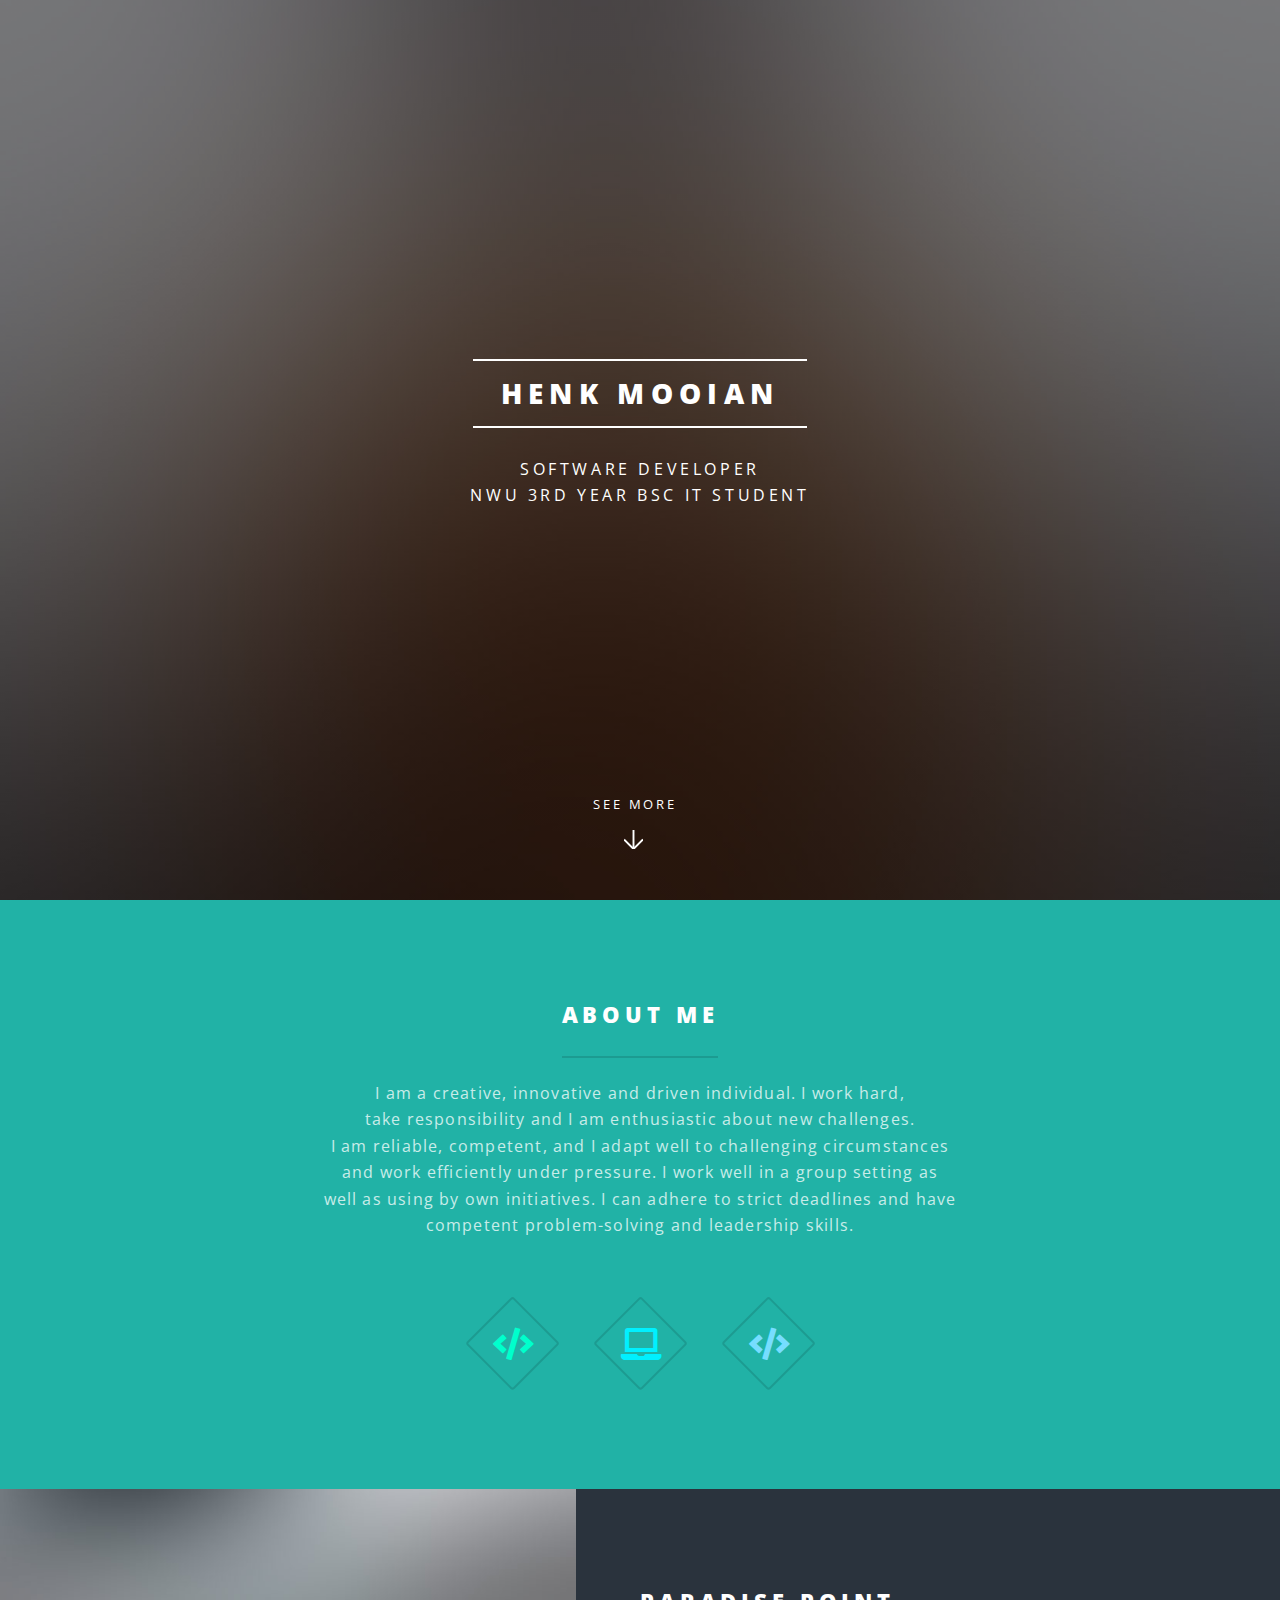
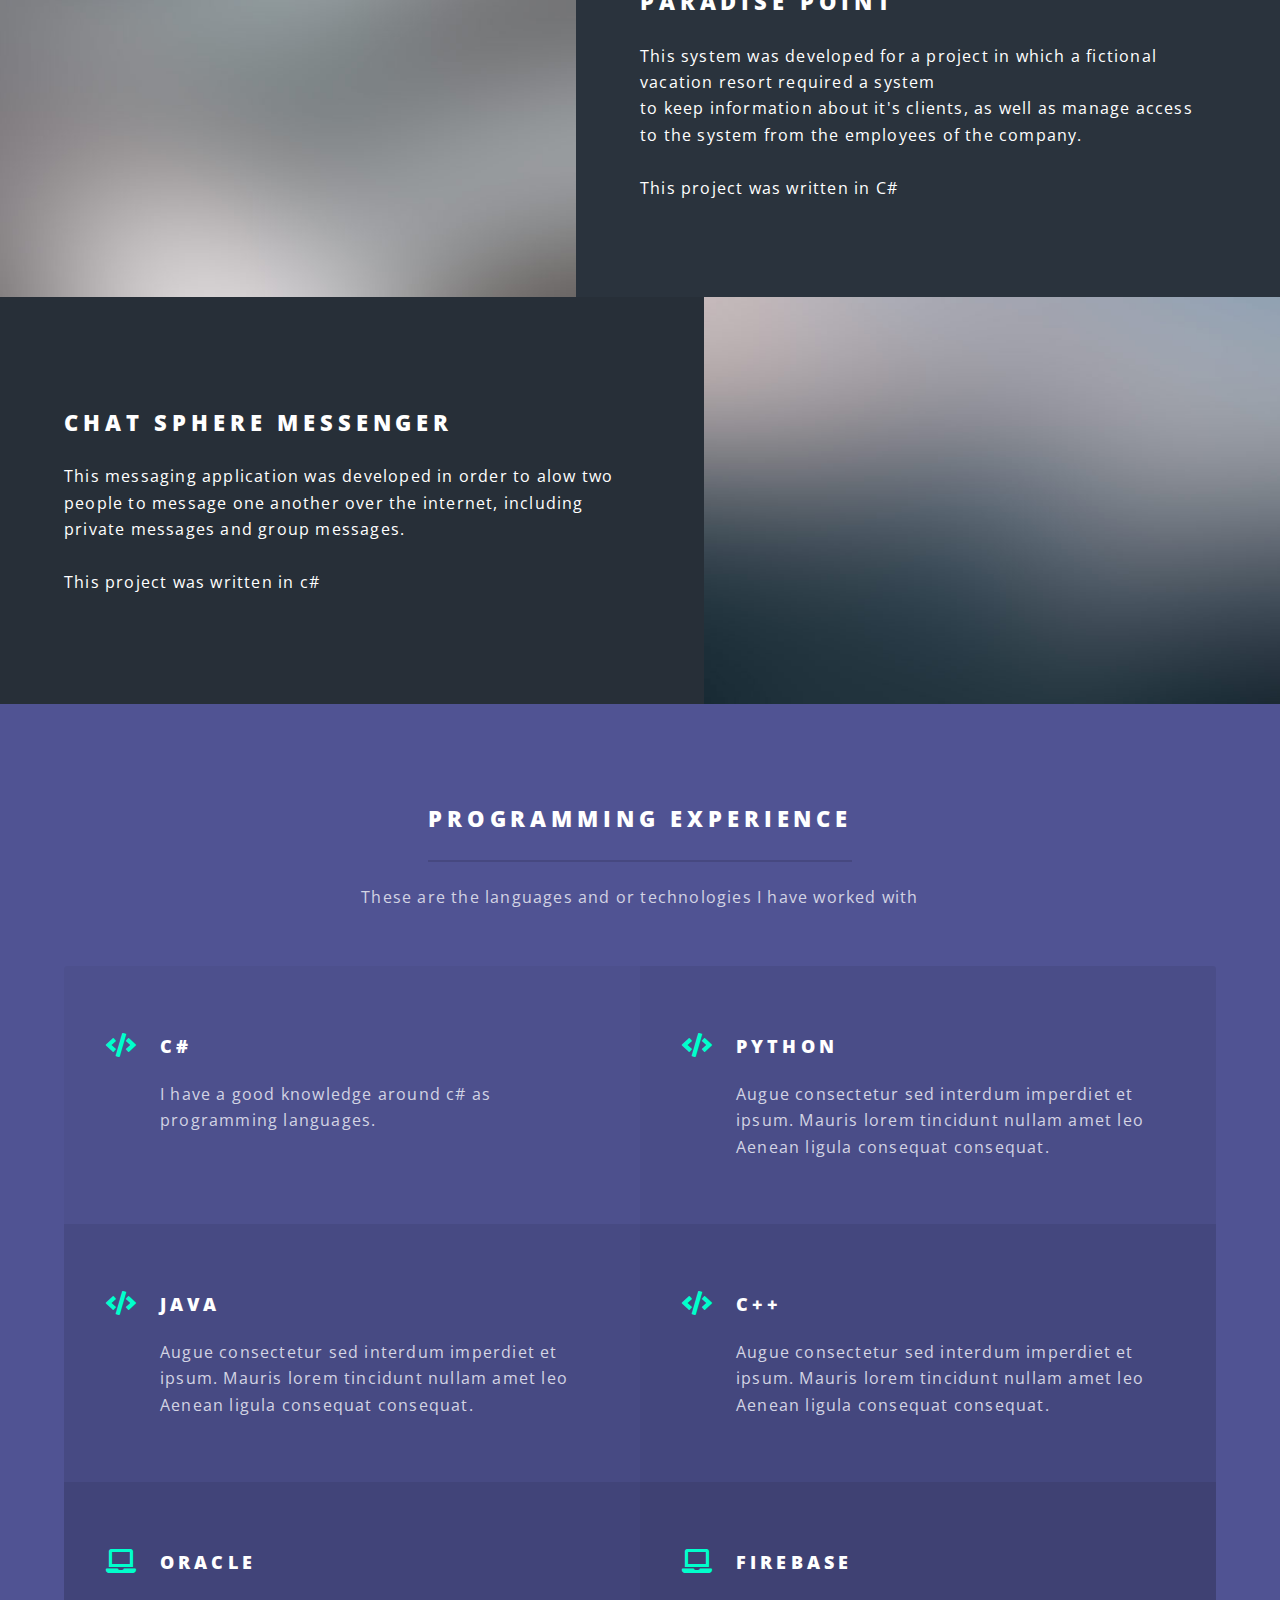
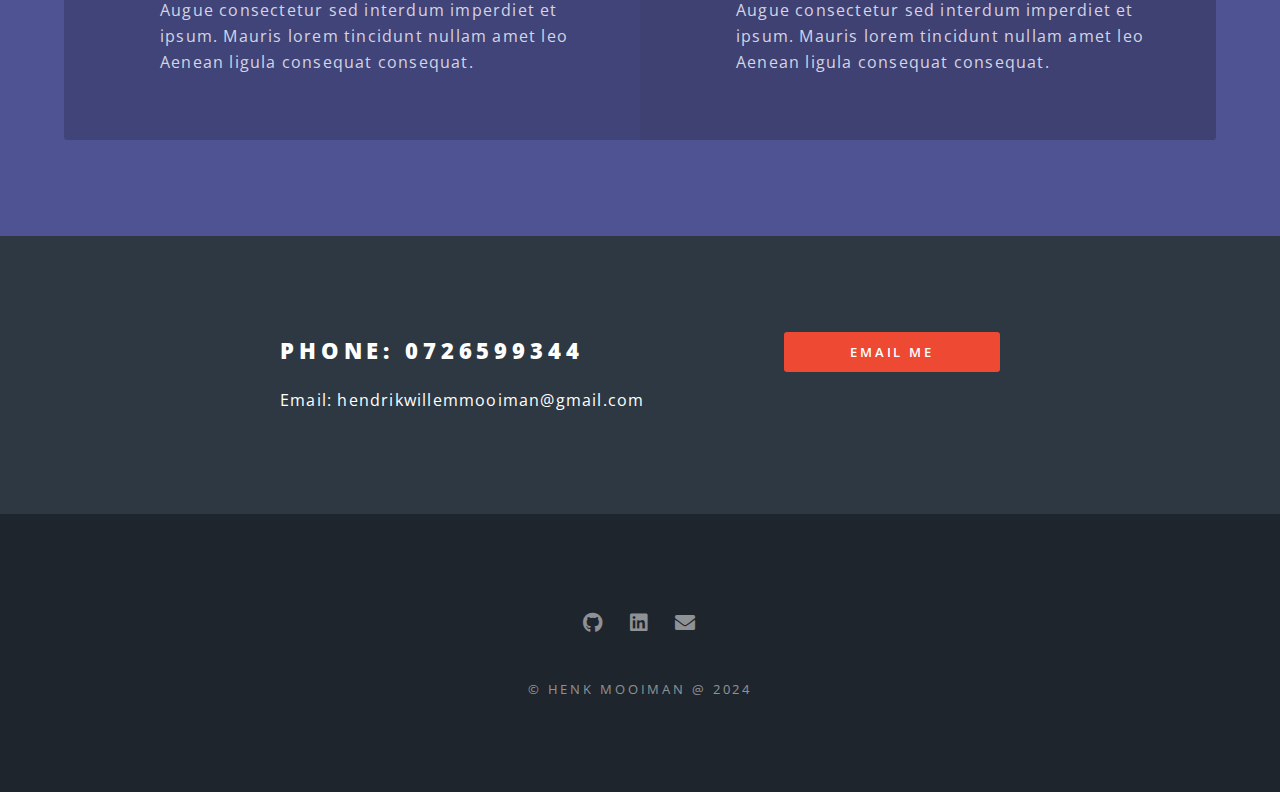
==== commit 76ed0410: "Updated Experience Section" ====
--- a/index.html
+++ b/index.html
@@ -19,8 +19,8 @@
 
 				<!-- Header -->
 					<header id="header" class="alt">
-						<h1><a href="index.html">Spectral</a></h1>
-						<nav id="nav">
+						<h1><a href="index.html">Henk Mooiman</a></h1>
+						<!--<nav id="nav">
 							<ul>
 								<li class="special">
 									<a href="#menu" class="menuToggle"><span>Menu</span></a>
@@ -35,35 +35,38 @@
 									</div>
 								</li>
 							</ul>
-						</nav>
+						</nav>-->
 					</header>
 
 				<!-- Banner -->
 					<section id="banner">
 						<div class="inner">
-							<h2>Spectral</h2>
-							<p>Another fine responsive<br />
-							site template freebie<br />
-							crafted by <a href="http://html5up.net">HTML5 UP</a>.</p>
-							<ul class="actions special">
+							<h2>Henk Mooian</h2>
+							<p>Software Developer<br />
+							NWU 3rd year Bsc IT student<br />
+							</p>
+							<!--<ul class="actions special">
 								<li><a href="#" class="button primary">Activate</a></li>
-							</ul>
+							</ul>-->
 						</div>
-						<a href="#one" class="more scrolly">Learn More</a>
+						<a href="#one" class="more scrolly">See More</a>
 					</section>
 
 				<!-- One -->
 					<section id="one" class="wrapper style1 special">
 						<div class="inner">
 							<header class="major">
-								<h2>Arcu aliquet vel lobortis ata nisl<br />
-								eget augue amet aliquet nisl cep donec</h2>
-								<p>Aliquam ut ex ut augue consectetur interdum. Donec amet imperdiet eleifend<br />
-								fringilla tincidunt. Nullam dui leo Aenean mi ligula, rhoncus ullamcorper.</p>
+								<h2>About Me</h2>
+								<p>I am a creative, innovative and driven individual. I work hard, <br>
+									take responsibility and I am enthusiastic about new challenges. <br>
+									I am reliable, competent, and I adapt well to challenging circumstances <br>
+									and work efficiently under pressure. I work well in a group setting as <br>
+									well as using by own initiatives. I can adhere to strict deadlines and have <br>
+									competent problem-solving and leadership skills.</p>
 							</header>
 							<ul class="icons major">
-								<li><span class="icon fa-gem major style1"><span class="label">Lorem</span></span></li>
-								<li><span class="icon fa-heart major style2"><span class="label">Ipsum</span></span></li>
+								<li><span class="icon solid fa-code major style1"><span class="label">Lorem</span></span></li>
+								<li><span class="icon solid fa-laptop major style2"><span class="label">Ipsum</span></span></li>
 								<li><span class="icon solid fa-code major style3"><span class="label">Dolor</span></span></li>
 							</ul>
 						</div>
@@ -73,58 +76,58 @@
 					<section id="two" class="wrapper alt style2">
 						<section class="spotlight">
 							<div class="image"><img src="images/pic01.jpg" alt="" /></div><div class="content">
-								<h2>Magna primis lobortis<br />
-								sed ullamcorper</h2>
-								<p>Aliquam ut ex ut augue consectetur interdum. Donec hendrerit imperdiet. Mauris eleifend fringilla nullam aenean mi ligula.</p>
+								<h2>Paradise Point</h2>
+								<p>This system was developed for a project in which a fictional vacation resort required a system<br>
+									to keep information about it's clients, as well as manage access to the system from the employees of the company.<br> <br>
+									This project was written in C#</p>
 							</div>
 						</section>
 						<section class="spotlight">
 							<div class="image"><img src="images/pic02.jpg" alt="" /></div><div class="content">
-								<h2>Tortor dolore feugiat<br />
-								elementum magna</h2>
-								<p>Aliquam ut ex ut augue consectetur interdum. Donec hendrerit imperdiet. Mauris eleifend fringilla nullam aenean mi ligula.</p>
+								<h2>Chat Sphere Messenger</h2>
+								<p>This messaging application was developed in order to alow two people to message one another over the internet, including private messages and group messages.<br><br>
+									This project was written in c#</p>
 							</div>
 						</section>
-						<section class="spotlight">
+						<!--<section class="spotlight">
 							<div class="image"><img src="images/pic03.jpg" alt="" /></div><div class="content">
 								<h2>Augue eleifend aliquet<br />
 								sed condimentum</h2>
 								<p>Aliquam ut ex ut augue consectetur interdum. Donec hendrerit imperdiet. Mauris eleifend fringilla nullam aenean mi ligula.</p>
 							</div>
-						</section>
+						</section>-->
 					</section>
 
 				<!-- Three -->
 					<section id="three" class="wrapper style3 special">
 						<div class="inner">
 							<header class="major">
-								<h2>Accumsan mus tortor nunc aliquet</h2>
-								<p>Aliquam ut ex ut augue consectetur interdum. Donec amet imperdiet eleifend<br />
-								fringilla tincidunt. Nullam dui leo Aenean mi ligula, rhoncus ullamcorper.</p>
+								<h2>Programming Experience</h2>
+								<p>These are the languages and or technologies I have worked with</p>
 							</header>
 							<ul class="features">
-								<li class="icon fa-paper-plane">
-									<h3>Arcu accumsan</h3>
+								<li class="icon solid fa-code">
+									<h3>C#</h3>
+									<p>I have a good knowledge around c# as programming languages.</p>
+								</li>
+								<li class="icon solid fa-code">
+									<h3>Python</h3>
+									<p>Augue consectetur sed interdum imperdiet et ipsum. Mauris lorem tincidunt nullam amet leo Aenean ligula consequat consequat.</p>
+								</li>
+								<li class="icon solid fa-code">
+									<h3>Java</h3>
+									<p>Augue consectetur sed interdum imperdiet et ipsum. Mauris lorem tincidunt nullam amet leo Aenean ligula consequat consequat.</p>
+								</li>
+								<li class="icon solid fa-code">
+									<h3>C++</h3>
 									<p>Augue consectetur sed interdum imperdiet et ipsum. Mauris lorem tincidunt nullam amet leo Aenean ligula consequat consequat.</p>
 								</li>
 								<li class="icon solid fa-laptop">
-									<h3>Ac Augue Eget</h3>
+									<h3>Oracle</h3>
 									<p>Augue consectetur sed interdum imperdiet et ipsum. Mauris lorem tincidunt nullam amet leo Aenean ligula consequat consequat.</p>
 								</li>
-								<li class="icon solid fa-code">
-									<h3>Mus Scelerisque</h3>
-									<p>Augue consectetur sed interdum imperdiet et ipsum. Mauris lorem tincidunt nullam amet leo Aenean ligula consequat consequat.</p>
-								</li>
-								<li class="icon solid fa-headphones-alt">
-									<h3>Mauris Imperdiet</h3>
-									<p>Augue consectetur sed interdum imperdiet et ipsum. Mauris lorem tincidunt nullam amet leo Aenean ligula consequat consequat.</p>
-								</li>
-								<li class="icon fa-heart">
-									<h3>Aenean Primis</h3>
-									<p>Augue consectetur sed interdum imperdiet et ipsum. Mauris lorem tincidunt nullam amet leo Aenean ligula consequat consequat.</p>
-								</li>
-								<li class="icon fa-flag">
-									<h3>Tortor Ut</h3>
+								<li class="icon solid fa-laptop">
+									<h3>Firebase</h3>
 									<p>Augue consectetur sed interdum imperdiet et ipsum. Mauris lorem tincidunt nullam amet leo Aenean ligula consequat consequat.</p>
 								</li>
 							</ul>
@@ -135,12 +138,12 @@
 					<section id="cta" class="wrapper style4">
 						<div class="inner">
 							<header>
-								<h2>Arcue ut vel commodo</h2>
-								<p>Aliquam ut ex ut augue consectetur interdum endrerit imperdiet amet eleifend fringilla.</p>
+								<h2>Phone:  0726599344</h2>
+								<p>Email: hendrikwillemmooiman@gmail.com</p>
 							</header>
 							<ul class="actions stacked">
-								<li><a href="#" class="button fit primary">Activate</a></li>
-								<li><a href="#" class="button fit">Learn More</a></li>
+								<li><a href="#" class="button fit primary">Email Me</a></li>
+								<!--<li><a href="#" class="button fit">Learn More</a></li>-->
 							</ul>
 						</div>
 					</section>
@@ -148,14 +151,12 @@
 				<!-- Footer -->
 					<footer id="footer">
 						<ul class="icons">
-							<li><a href="#" class="icon brands fa-twitter"><span class="label">Twitter</span></a></li>
-							<li><a href="#" class="icon brands fa-facebook-f"><span class="label">Facebook</span></a></li>
-							<li><a href="#" class="icon brands fa-instagram"><span class="label">Instagram</span></a></li>
-							<li><a href="#" class="icon brands fa-dribbble"><span class="label">Dribbble</span></a></li>
+							<li><a href="https://github.com/Henk-Mooiman" class="icon brands fa-github"><span class="label">fa-github</span></a></li>
+							<li><a href="#" class="icon brands fa-linkedin"><span class="label">Linkedin</span></a></li>
 							<li><a href="#" class="icon solid fa-envelope"><span class="label">Email</span></a></li>
 						</ul>
 						<ul class="copyright">
-							<li>&copy; Untitled</li><li>Design: <a href="http://html5up.net">HTML5 UP</a></li>
+							<li>&copy; Henk Mooiman @ 2024</li>
 						</ul>
 					</footer>
 
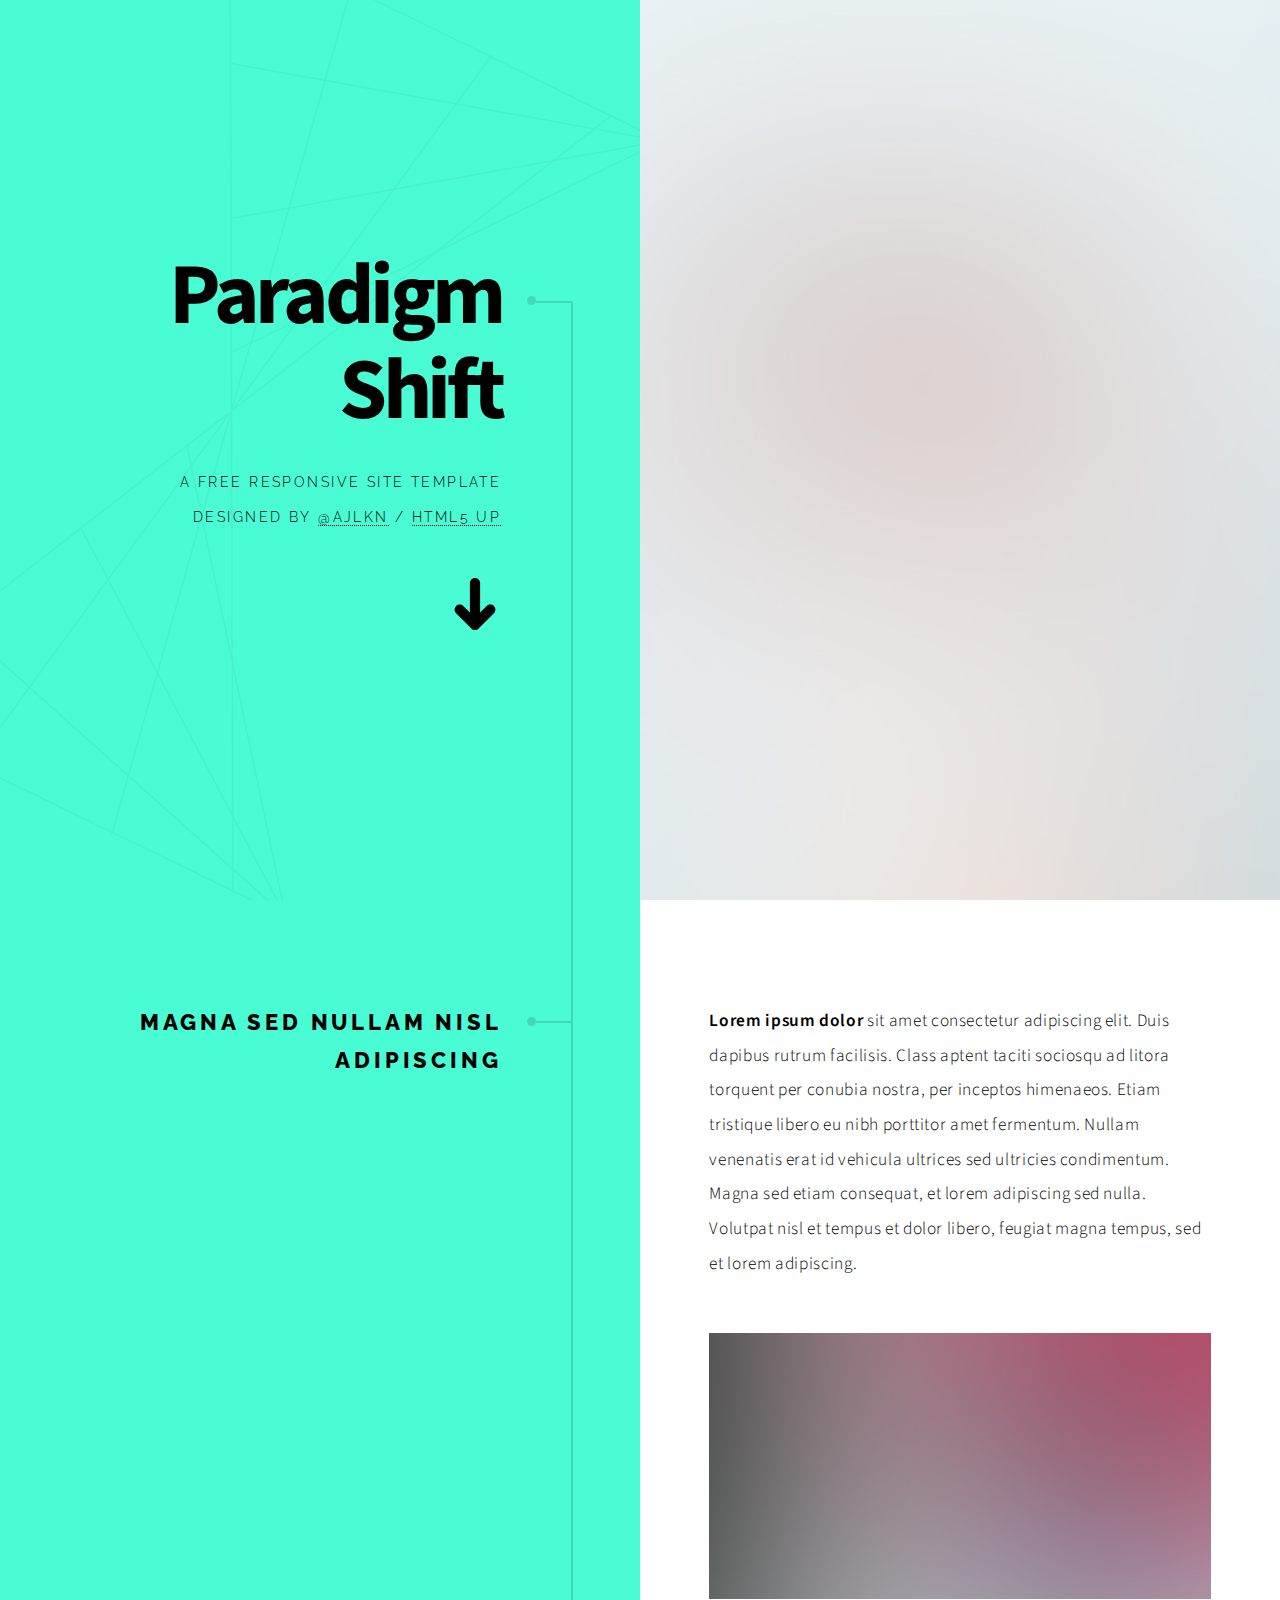
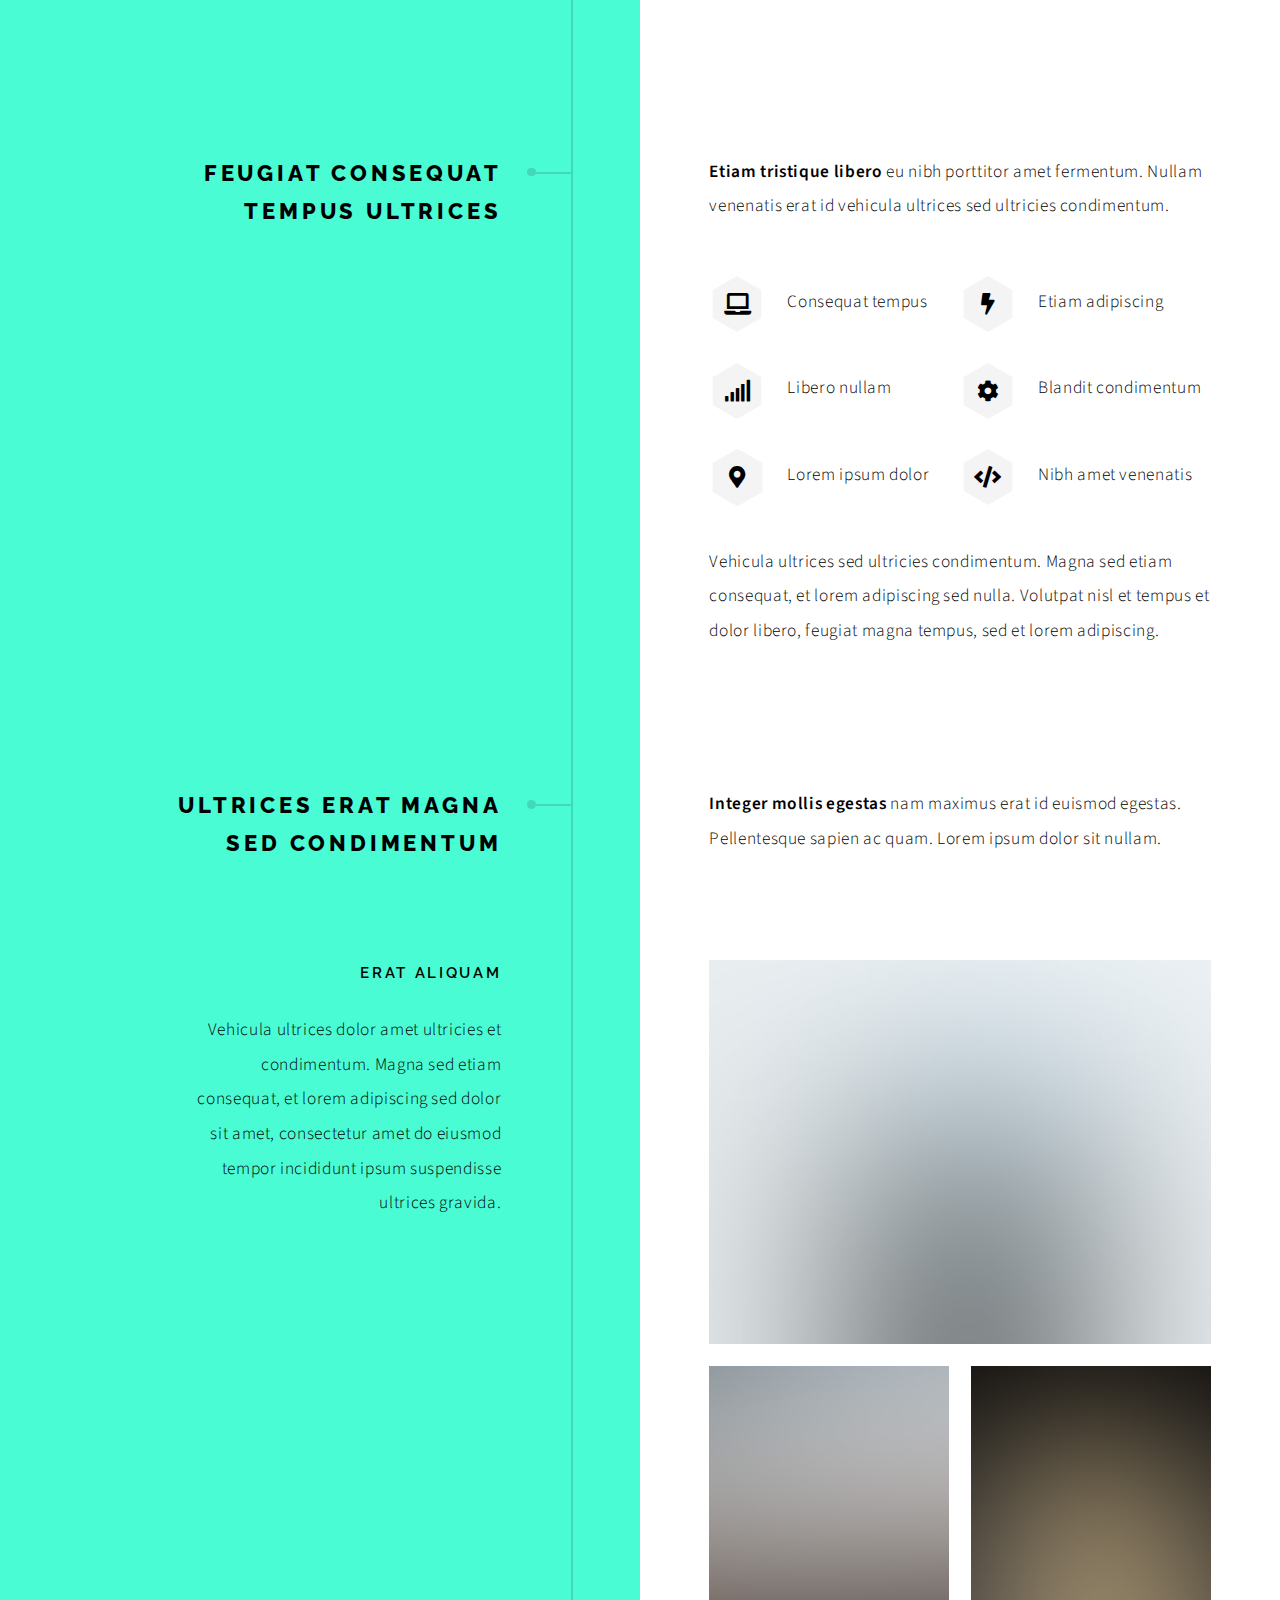
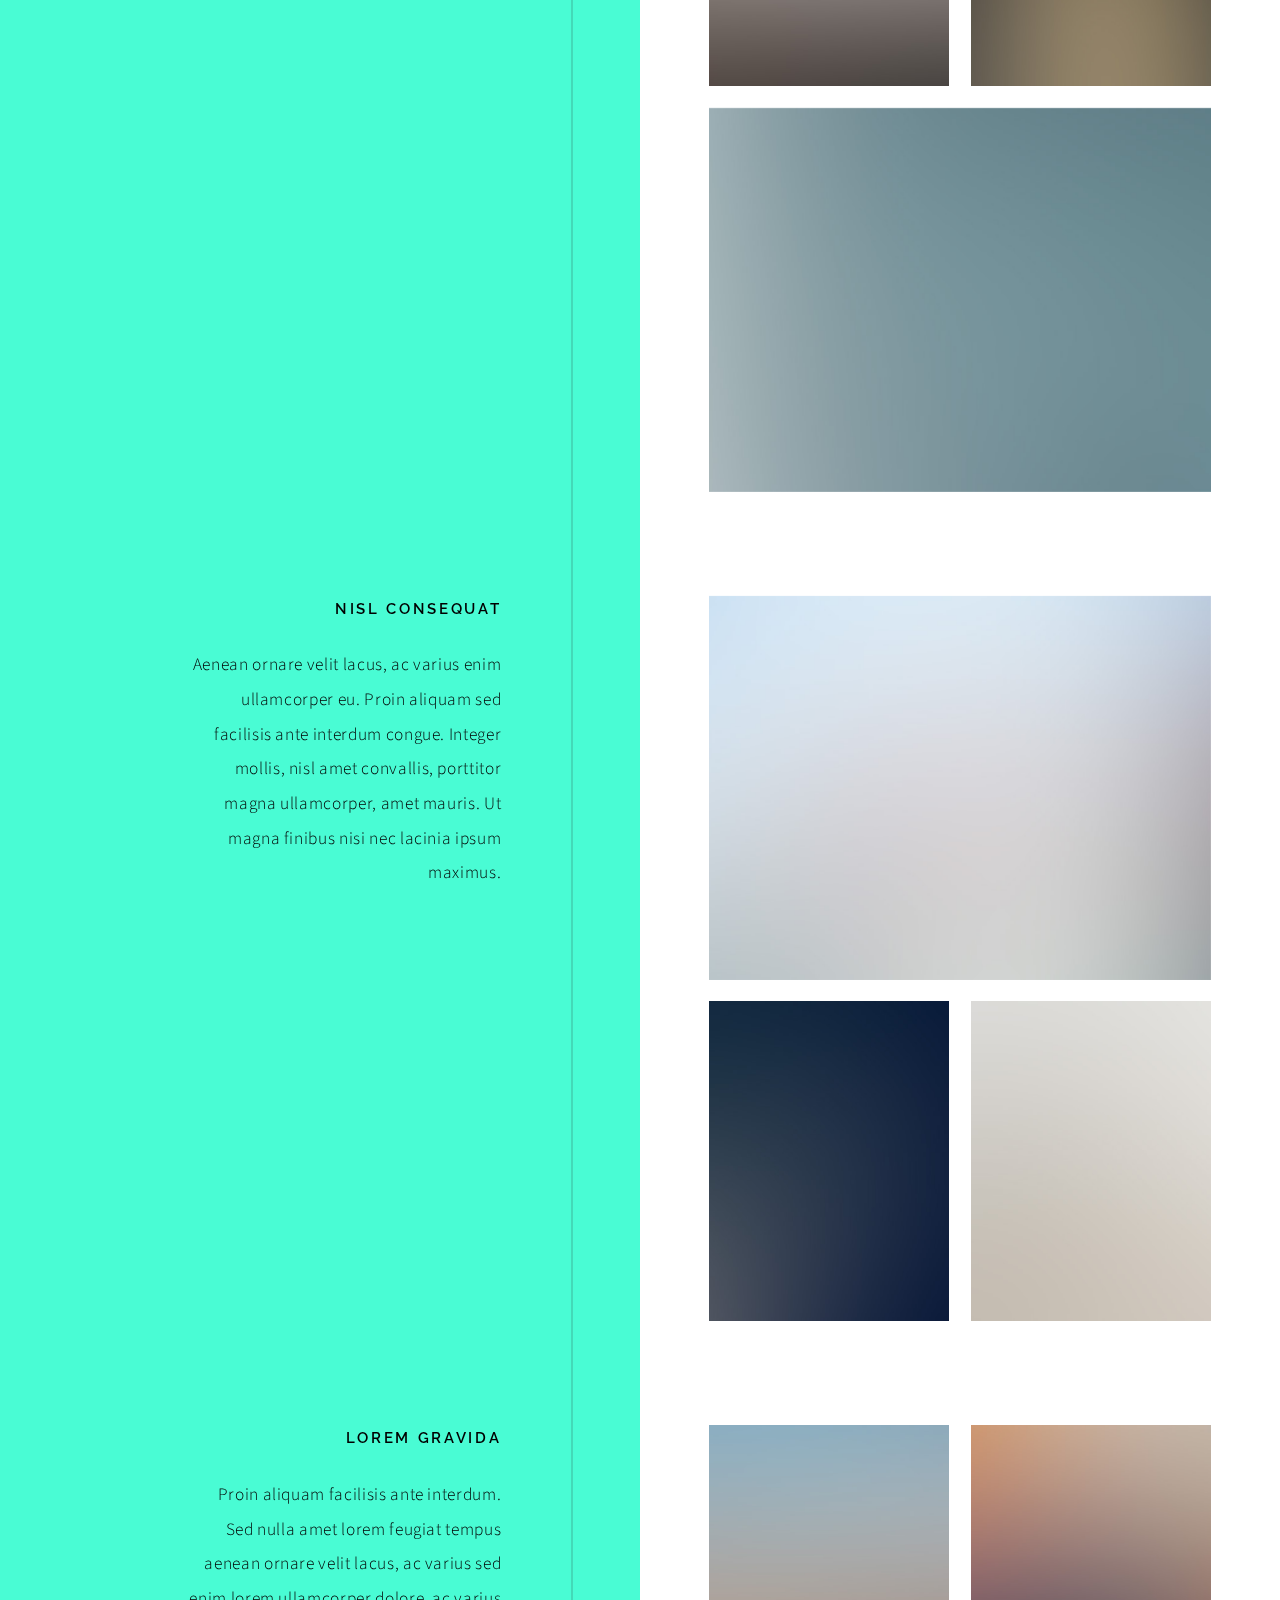
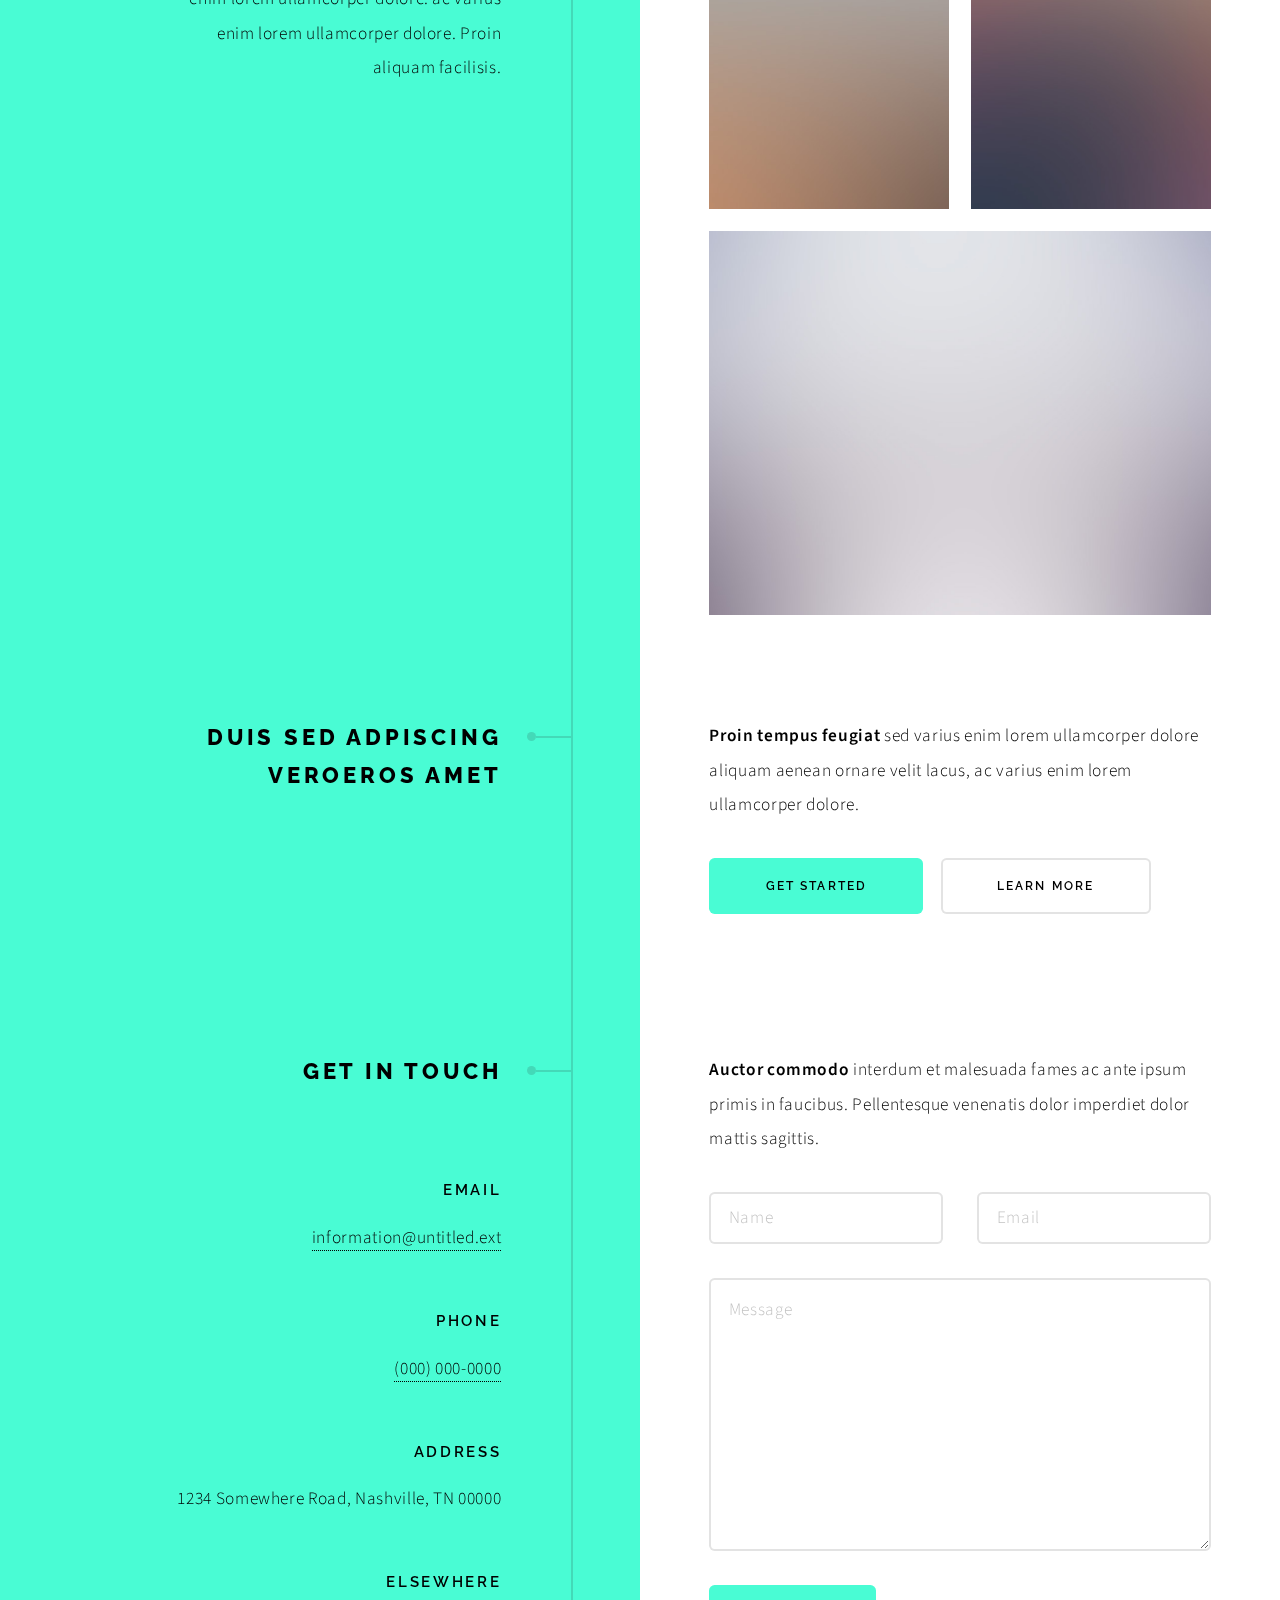
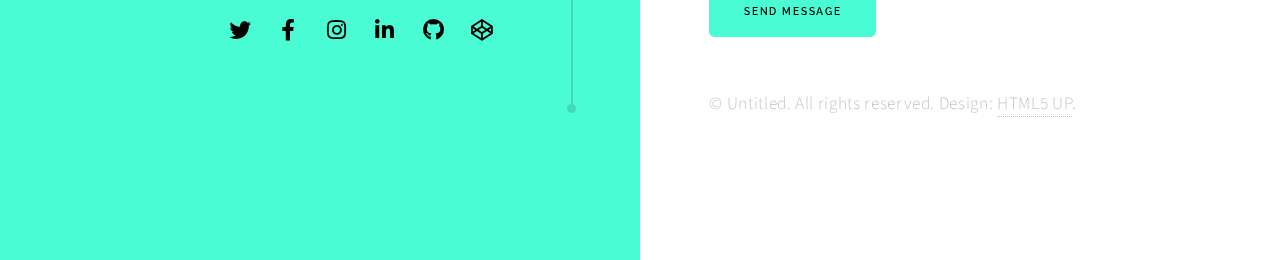
==== commit 0c8c3fba: "2nd attempt" ====
--- a/index.html
+++ b/index.html
@@ -1,170 +1,466 @@
 <!DOCTYPE HTML>
 <!--
-	Spectral by HTML5 UP
+	Paradigm Shift by HTML5 UP
 	html5up.net | @ajlkn
 	Free for personal and commercial use under the CCA 3.0 license (html5up.net/license)
 -->
 <html>
 	<head>
-		<title>Spectral by HTML5 UP</title>
+		<title>Paradigm Shift by HTML5 UP</title>
 		<meta charset="utf-8" />
 		<meta name="viewport" content="width=device-width, initial-scale=1, user-scalable=no" />
+		<meta name="description" content="" />
+		<meta name="keywords" content="" />
 		<link rel="stylesheet" href="assets/css/main.css" />
-		<noscript><link rel="stylesheet" href="assets/css/noscript.css" /></noscript>
 	</head>
-	<body class="landing is-preload">
-
-		<!-- Page Wrapper -->
-			<div id="page-wrapper">
-
-				<!-- Header -->
-					<header id="header" class="alt">
-						<h1><a href="index.html">Henk Mooiman</a></h1>
-						<!--<nav id="nav">
-							<ul>
-								<li class="special">
-									<a href="#menu" class="menuToggle"><span>Menu</span></a>
-									<div id="menu">
-										<ul>
-											<li><a href="index.html">Home</a></li>
-											<li><a href="generic.html">Generic</a></li>
-											<li><a href="elements.html">Elements</a></li>
-											<li><a href="#">Sign Up</a></li>
-											<li><a href="#">Log In</a></li>
+	<body class="is-preload">
+
+		<!-- Wrapper -->
+			<div id="wrapper">
+
+				<!-- Intro -->
+					<section class="intro">
+						<header>
+							<h1>Paradigm Shift</h1>
+							<p>A free responsive site template designed by <a href="https://twitter.com/ajlkn">@ajlkn</a> / <a href="https://html5up.net">HTML5 UP</a></p>
+							<ul class="actions">
+								<li><a href="#first" class="arrow scrolly"><span class="label">Next</span></a></li>
+							</ul>
+						</header>
+						<div class="content">
+							<span class="image fill" data-position="center"><img src="images/pic01.jpg" alt="" /></span>
+						</div>
+					</section>
+
+				<!-- Section -->
+					<section id="first">
+						<header>
+							<h2>Magna sed nullam nisl adipiscing</h2>
+						</header>
+						<div class="content">
+							<p><strong>Lorem ipsum dolor</strong> sit amet consectetur adipiscing elit. Duis dapibus rutrum facilisis. Class aptent taciti sociosqu ad litora torquent per conubia nostra, per inceptos himenaeos. Etiam tristique libero eu nibh porttitor amet fermentum. Nullam venenatis erat id vehicula ultrices sed ultricies condimentum. Magna sed etiam consequat, et lorem adipiscing sed nulla. Volutpat nisl et tempus et dolor libero, feugiat magna tempus, sed et lorem adipiscing.</p>
+							<span class="image main"><img src="images/pic02.jpg" alt="" /></span>
+						</div>
+					</section>
+
+				<!-- Section -->
+					<section>
+						<header>
+							<h2>Feugiat consequat tempus ultrices</h2>
+						</header>
+						<div class="content">
+							<p><strong>Etiam tristique libero</strong> eu nibh porttitor amet fermentum. Nullam venenatis erat id vehicula ultrices sed ultricies condimentum.</p>
+							<ul class="feature-icons">
+								<li class="icon solid fa-laptop">Consequat tempus</li>
+								<li class="icon solid fa-bolt">Etiam adipiscing</li>
+								<li class="icon solid fa-signal">Libero nullam</li>
+								<li class="icon solid fa-cog">Blandit condimentum</li>
+								<li class="icon solid fa-map-marker-alt">Lorem ipsum dolor</li>
+								<li class="icon solid fa-code">Nibh amet venenatis</li>
+							</ul>
+							<p>Vehicula ultrices sed ultricies condimentum. Magna sed etiam consequat, et lorem adipiscing sed nulla. Volutpat nisl et tempus et dolor libero, feugiat magna tempus, sed et lorem adipiscing.</p>
+						</div>
+					</section>
+
+				<!-- Section -->
+					<section>
+						<header>
+							<h2>Ultrices erat magna sed condimentum</h2>
+						</header>
+						<div class="content">
+							<p><strong>Integer mollis egestas</strong> nam maximus erat id euismod egestas. Pellentesque sapien ac quam. Lorem ipsum dolor sit nullam.</p>
+
+							<!-- Section -->
+								<section>
+									<header>
+										<h3>Erat aliquam</h3>
+										<p>Vehicula ultrices dolor amet ultricies et condimentum. Magna sed etiam consequat, et lorem adipiscing sed dolor sit amet, consectetur amet do eiusmod tempor incididunt  ipsum suspendisse ultrices gravida.</p>
+									</header>
+									<div class="content">
+										<div class="gallery">
+											<a href="images/gallery/fulls/01.jpg" class="landscape"><img src="images/gallery/thumbs/01.jpg" alt="" /></a>
+											<a href="images/gallery/fulls/02.jpg"><img src="images/gallery/thumbs/02.jpg" alt="" /></a>
+											<a href="images/gallery/fulls/03.jpg"><img src="images/gallery/thumbs/03.jpg" alt="" /></a>
+											<a href="images/gallery/fulls/04.jpg" class="landscape"><img src="images/gallery/thumbs/04.jpg" alt="" /></a>
+										</div>
+									</div>
+								</section>
+
+							<!-- Section -->
+								<section>
+									<header>
+										<h3>Nisl consequat</h3>
+										<p>Aenean ornare velit lacus, ac varius enim ullamcorper eu. Proin aliquam sed facilisis ante interdum congue. Integer mollis, nisl amet convallis, porttitor magna ullamcorper, amet mauris. Ut magna finibus nisi nec lacinia ipsum maximus.</p>
+									</header>
+									<div class="content">
+										<div class="gallery">
+											<a href="images/gallery/fulls/05.jpg" class="landscape"><img src="images/gallery/thumbs/05.jpg" alt="" /></a>
+											<a href="images/gallery/fulls/06.jpg"><img src="images/gallery/thumbs/06.jpg" alt="" /></a>
+											<a href="images/gallery/fulls/07.jpg"><img src="images/gallery/thumbs/07.jpg" alt="" /></a>
+										</div>
+									</div>
+								</section>
+
+							<!-- Section -->
+								<section>
+									<header>
+										<h3>Lorem gravida</h3>
+										<p>Proin aliquam facilisis ante interdum. Sed nulla amet lorem feugiat tempus aenean ornare velit lacus, ac varius sed enim lorem ullamcorper dolore.  ac varius enim lorem ullamcorper dolore. Proin aliquam facilisis.</p>
+									</header>
+									<div class="content">
+										<div class="gallery">
+											<a href="images/gallery/fulls/08.jpg" class="portrait"><img src="images/gallery/thumbs/08.jpg" alt="" /></a>
+											<a href="images/gallery/fulls/09.jpg" class="portrait"><img src="images/gallery/thumbs/09.jpg" alt="" /></a>
+											<a href="images/gallery/fulls/10.jpg" class="landscape"><img src="images/gallery/thumbs/10.jpg" alt="" /></a>
+										</div>
+									</div>
+								</section>
+
+						</div>
+					</section>
+
+				<!-- Section -->
+					<section>
+						<header>
+							<h2>Duis sed adpiscing veroeros amet</h2>
+						</header>
+						<div class="content">
+							<p><strong>Proin tempus feugiat</strong> sed varius enim lorem ullamcorper dolore aliquam aenean ornare velit lacus, ac varius enim lorem ullamcorper dolore.</p>
+							<ul class="actions">
+								<li><a href="#" class="button primary large">Get Started</a></li>
+								<li><a href="#" class="button large">Learn More</a></li>
+							</ul>
+						</div>
+					</section>
+
+				<!-- Elements -->
+				<!--
+					<section>
+						<header>
+							<h2>Elements</h2>
+						</header>
+						<div class="content">
+
+							<section>
+								<header>
+									<h3>Text</h3>
+								</header>
+								<div class="content">
+									<p>This is <b>bold</b> and this is <strong>strong</strong>. This is <i>italic</i> and this is <em>emphasized</em>.
+									This is <sup>superscript</sup> text and this is <sub>subscript</sub> text.
+									This is <u>underlined</u> and this is code: <code>for (;;) { ... }</code>. Finally, <a href="#">this is a link</a>.</p>
+									<hr />
+									<h2>Heading Level 2</h2>
+									<h3>Heading Level 3</h3>
+									<h4>Heading Level 4</h4>
+									<h5>Heading Level 5</h5>
+									<hr />
+									<h5>Blockquote</h5>
+									<blockquote>Fringilla nisl. Donec accumsan interdum nisi, quis tincidunt felis sagittis eget tempus euismod. Vestibulum ante ipsum primis in faucibus vestibulum. Blandit adipiscing eu felis iaculis volutpat ac adipiscing accumsan faucibus. Vestibulum ante ipsum primis in faucibus lorem ipsum dolor sit amet nullam adipiscing eu felis.</blockquote>
+									<h5>Preformatted</h5>
+									<pre><code>i = 0;
+
+while (!deck.isInOrder()) {
+  print 'Iteration ' + i;
+  deck.shuffle();
+  i++;
+}
+
+print 'Sorted in ' + i + ' iterations.';</code></pre>
+								</div>
+							</section>
+
+							<section>
+								<header>
+									<h3>Lists</h3>
+								</header>
+								<div class="content">
+
+									<h4>Unordered</h4>
+									<ul>
+										<li>Dolor pulvinar etiam.</li>
+										<li>Sagittis adipiscing.</li>
+										<li>Felis enim feugiat.</li>
+									</ul>
+
+									<h4>Alternate</h4>
+									<ul class="alt">
+										<li>Dolor pulvinar etiam.</li>
+										<li>Sagittis adipiscing.</li>
+										<li>Felis enim feugiat.</li>
+									</ul>
+
+									<h4>Ordered</h4>
+									<ol>
+										<li>Dolor pulvinar etiam.</li>
+										<li>Etiam vel felis viverra.</li>
+										<li>Felis enim feugiat.</li>
+										<li>Dolor pulvinar etiam.</li>
+										<li>Etiam vel felis lorem.</li>
+										<li>Felis enim et feugiat.</li>
+									</ol>
+									<h4>Icons</h4>
+									<ul class="icons">
+										<li><a href="#" class="icon brands fa-twitter"><span class="label">Twitter</span></a></li>
+										<li><a href="#" class="icon brands fa-facebook-f"><span class="label">Facebook</span></a></li>
+										<li><a href="#" class="icon brands fa-instagram"><span class="label">Instagram</span></a></li>
+										<li><a href="#" class="icon brands fa-github"><span class="label">Github</span></a></li>
+									</ul>
+
+									<h4>Actions</h4>
+									<ul class="actions">
+										<li><a href="#" class="button primary">Default</a></li>
+										<li><a href="#" class="button">Default</a></li>
+									</ul>
+									<ul class="actions stacked">
+										<li><a href="#" class="button primary">Default</a></li>
+										<li><a href="#" class="button">Default</a></li>
+									</ul>
+								</div>
+							</section>
+
+							<section>
+								<header>
+									<h3>Table</h3>
+								</header>
+								<div class="content">
+									<h4>Default</h4>
+									<div class="table-wrapper">
+										<table>
+											<thead>
+												<tr>
+													<th>Name</th>
+													<th>Description</th>
+													<th>Price</th>
+												</tr>
+											</thead>
+											<tbody>
+												<tr>
+													<td>Item One</td>
+													<td>Ante turpis integer aliquet porttitor.</td>
+													<td>29.99</td>
+												</tr>
+												<tr>
+													<td>Item Two</td>
+													<td>Vis ac commodo adipiscing arcu aliquet.</td>
+													<td>19.99</td>
+												</tr>
+												<tr>
+													<td>Item Three</td>
+													<td> Morbi faucibus arcu accumsan lorem.</td>
+													<td>29.99</td>
+												</tr>
+												<tr>
+													<td>Item Four</td>
+													<td>Vitae integer tempus condimentum.</td>
+													<td>19.99</td>
+												</tr>
+												<tr>
+													<td>Item Five</td>
+													<td>Ante turpis integer aliquet porttitor.</td>
+													<td>29.99</td>
+												</tr>
+											</tbody>
+											<tfoot>
+												<tr>
+													<td colspan="2"></td>
+													<td>100.00</td>
+												</tr>
+											</tfoot>
+										</table>
+									</div>
+
+									<h4>Alternate</h4>
+									<div class="table-wrapper">
+										<table class="alt">
+											<thead>
+												<tr>
+													<th>Name</th>
+													<th>Description</th>
+													<th>Price</th>
+												</tr>
+											</thead>
+											<tbody>
+												<tr>
+													<td>Item One</td>
+													<td>Ante turpis integer aliquet porttitor.</td>
+													<td>29.99</td>
+												</tr>
+												<tr>
+													<td>Item Two</td>
+													<td>Vis ac commodo adipiscing arcu aliquet.</td>
+													<td>19.99</td>
+												</tr>
+												<tr>
+													<td>Item Three</td>
+													<td> Morbi faucibus arcu accumsan lorem.</td>
+													<td>29.99</td>
+												</tr>
+												<tr>
+													<td>Item Four</td>
+													<td>Vitae integer tempus condimentum.</td>
+													<td>19.99</td>
+												</tr>
+												<tr>
+													<td>Item Five</td>
+													<td>Ante turpis integer aliquet porttitor.</td>
+													<td>29.99</td>
+												</tr>
+											</tbody>
+											<tfoot>
+												<tr>
+													<td colspan="2"></td>
+													<td>100.00</td>
+												</tr>
+											</tfoot>
+										</table>
+									</div>
+								</div>
+							</section>
+
+							<section>
+								<header>
+									<h3>Buttons</h3>
+								</header>
+								<div class="content">
+									<ul class="actions">
+										<li><a href="#" class="button primary">Primary</a></li>
+										<li><a href="#" class="button">Default</a></li>
+									</ul>
+									<ul class="actions">
+										<li><a href="#" class="button large">Large</a></li>
+										<li><a href="#" class="button">Default</a></li>
+										<li><a href="#" class="button small">Small</a></li>
+									</ul>
+									<ul class="actions">
+										<li><a href="#" class="button primary icon solid fa-download">Icon</a></li>
+										<li><a href="#" class="button icon solid fa-download">Icon</a></li>
+									</ul>
+									<ul class="actions">
+										<li><span class="button primary disabled">Disabled</span></li>
+										<li><span class="button disabled">Disabled</span></li>
+									</ul>
+								</div>
+							</section>
+
+							<section>
+								<header>
+									<h3>Form</h3>
+								</header>
+								<div class="content">
+									<form method="post" action="#">
+										<div class="fields">
+											<div class="field half">
+												<label for="demo-name">Name</label>
+												<input type="text" name="demo-name" id="demo-name" value="" placeholder="Jane Doe" />
+											</div>
+											<div class="field half">
+												<label for="demo-email">Email</label>
+												<input type="email" name="demo-email" id="demo-email" value="" placeholder="jane@untitled.tld" />
+											</div>
+											<div class="field">
+												<label for="demo-category">Category</label>
+												<select name="demo-category" id="demo-category">
+													<option value="">-</option>
+													<option value="1">Manufacturing</option>
+													<option value="1">Shipping</option>
+													<option value="1">Administration</option>
+													<option value="1">Human Resources</option>
+												</select>
+											</div>
+											<div class="field half">
+												<input type="radio" id="demo-priority-low" name="demo-priority" checked>
+												<label for="demo-priority-low">Low</label>
+											</div>
+											<div class="field half">
+												<input type="radio" id="demo-priority-high" name="demo-priority">
+												<label for="demo-priority-high">High</label>
+											</div>
+											<div class="field half">
+												<input type="checkbox" id="demo-copy" name="demo-copy">
+												<label for="demo-copy">Email me a copy</label>
+											</div>
+											<div class="field half">
+												<input type="checkbox" id="demo-human" name="demo-human" checked>
+												<label for="demo-human">Not a robot</label>
+											</div>
+											<div class="field">
+												<label for="demo-message">Message</label>
+												<textarea name="demo-message" id="demo-message" placeholder="Enter your message" rows="6"></textarea>
+											</div>
+										</div>
+										<ul class="actions">
+											<li><input type="submit" value="Send Message" class="primary" /></li>
+											<li><input type="reset" value="Reset" /></li>
 										</ul>
-									</div>
+									</form>
+								</div>
+							</section>
+
+						</div>
+					</section>
+				-->
+
+				<!-- Section -->
+					<section>
+						<header>
+							<h2>Get in touch</h2>
+						</header>
+						<div class="content">
+							<p><strong>Auctor commodo</strong> interdum et malesuada fames ac ante ipsum primis in faucibus. Pellentesque venenatis dolor imperdiet dolor mattis sagittis.</p>
+							<form>
+								<div class="fields">
+									<div class="field half">
+										<input type="text" name="name" id="name" placeholder="Name" />
+									</div>
+									<div class="field half">
+										<input type="email" name="email" id="email" placeholder="Email" />
+									</div>
+									<div class="field">
+										<textarea name="message" id="message" placeholder="Message" rows="7"></textarea>
+									</div>
+								</div>
+								<ul class="actions">
+									<li><input type="submit" value="Send Message" class="button primary" /></li>
+								</ul>
+							</form>
+						</div>
+						<footer>
+							<ul class="items">
+								<li>
+									<h3>Email</h3>
+									<a href="#">information@untitled.ext</a>
+								</li>
+								<li>
+									<h3>Phone</h3>
+									<a href="#">(000) 000-0000</a>
+								</li>
+								<li>
+									<h3>Address</h3>
+									<span>1234 Somewhere Road, Nashville, TN 00000</span>
+								</li>
+								<li>
+									<h3>Elsewhere</h3>
+									<ul class="icons">
+										<li><a href="#" class="icon brands fa-twitter"><span class="label">Twitter</span></a></li>
+										<li><a href="#" class="icon brands fa-facebook-f"><span class="label">Facebook</span></a></li>
+										<li><a href="#" class="icon brands fa-instagram"><span class="label">Instagram</span></a></li>
+										<li><a href="#" class="icon brands fa-linkedin-in"><span class="label">LinkedIn</span></a></li>
+										<li><a href="#" class="icon brands fa-github"><span class="label">GitHub</span></a></li>
+										<li><a href="#" class="icon brands fa-codepen"><span class="label">Codepen</span></a></li>
+									</ul>
 								</li>
 							</ul>
-						</nav>-->
-					</header>
-
-				<!-- Banner -->
-					<section id="banner">
-						<div class="inner">
-							<h2>Henk Mooian</h2>
-							<p>Software Developer<br />
-							NWU 3rd year Bsc IT student<br />
-							</p>
-							<!--<ul class="actions special">
-								<li><a href="#" class="button primary">Activate</a></li>
-							</ul>-->
-						</div>
-						<a href="#one" class="more scrolly">See More</a>
-					</section>
-
-				<!-- One -->
-					<section id="one" class="wrapper style1 special">
-						<div class="inner">
-							<header class="major">
-								<h2>About Me</h2>
-								<p>I am a creative, innovative and driven individual. I work hard, <br>
-									take responsibility and I am enthusiastic about new challenges. <br>
-									I am reliable, competent, and I adapt well to challenging circumstances <br>
-									and work efficiently under pressure. I work well in a group setting as <br>
-									well as using by own initiatives. I can adhere to strict deadlines and have <br>
-									competent problem-solving and leadership skills.</p>
-							</header>
-							<ul class="icons major">
-								<li><span class="icon solid fa-code major style1"><span class="label">Lorem</span></span></li>
-								<li><span class="icon solid fa-laptop major style2"><span class="label">Ipsum</span></span></li>
-								<li><span class="icon solid fa-code major style3"><span class="label">Dolor</span></span></li>
-							</ul>
-						</div>
-					</section>
-
-				<!-- Two -->
-					<section id="two" class="wrapper alt style2">
-						<section class="spotlight">
-							<div class="image"><img src="images/pic01.jpg" alt="" /></div><div class="content">
-								<h2>Paradise Point</h2>
-								<p>This system was developed for a project in which a fictional vacation resort required a system<br>
-									to keep information about it's clients, as well as manage access to the system from the employees of the company.<br> <br>
-									This project was written in C#</p>
-							</div>
-						</section>
-						<section class="spotlight">
-							<div class="image"><img src="images/pic02.jpg" alt="" /></div><div class="content">
-								<h2>Chat Sphere Messenger</h2>
-								<p>This messaging application was developed in order to alow two people to message one another over the internet, including private messages and group messages.<br><br>
-									This project was written in c#</p>
-							</div>
-						</section>
-						<!--<section class="spotlight">
-							<div class="image"><img src="images/pic03.jpg" alt="" /></div><div class="content">
-								<h2>Augue eleifend aliquet<br />
-								sed condimentum</h2>
-								<p>Aliquam ut ex ut augue consectetur interdum. Donec hendrerit imperdiet. Mauris eleifend fringilla nullam aenean mi ligula.</p>
-							</div>
-						</section>-->
-					</section>
-
-				<!-- Three -->
-					<section id="three" class="wrapper style3 special">
-						<div class="inner">
-							<header class="major">
-								<h2>Programming Experience</h2>
-								<p>These are the languages and or technologies I have worked with</p>
-							</header>
-							<ul class="features">
-								<li class="icon solid fa-code">
-									<h3>C#</h3>
-									<p>I have a good knowledge around c# as programming languages.</p>
-								</li>
-								<li class="icon solid fa-code">
-									<h3>Python</h3>
-									<p>Augue consectetur sed interdum imperdiet et ipsum. Mauris lorem tincidunt nullam amet leo Aenean ligula consequat consequat.</p>
-								</li>
-								<li class="icon solid fa-code">
-									<h3>Java</h3>
-									<p>Augue consectetur sed interdum imperdiet et ipsum. Mauris lorem tincidunt nullam amet leo Aenean ligula consequat consequat.</p>
-								</li>
-								<li class="icon solid fa-code">
-									<h3>C++</h3>
-									<p>Augue consectetur sed interdum imperdiet et ipsum. Mauris lorem tincidunt nullam amet leo Aenean ligula consequat consequat.</p>
-								</li>
-								<li class="icon solid fa-laptop">
-									<h3>Oracle</h3>
-									<p>Augue consectetur sed interdum imperdiet et ipsum. Mauris lorem tincidunt nullam amet leo Aenean ligula consequat consequat.</p>
-								</li>
-								<li class="icon solid fa-laptop">
-									<h3>Firebase</h3>
-									<p>Augue consectetur sed interdum imperdiet et ipsum. Mauris lorem tincidunt nullam amet leo Aenean ligula consequat consequat.</p>
-								</li>
-							</ul>
-						</div>
-					</section>
-
-				<!-- CTA -->
-					<section id="cta" class="wrapper style4">
-						<div class="inner">
-							<header>
-								<h2>Phone:  0726599344</h2>
-								<p>Email: hendrikwillemmooiman@gmail.com</p>
-							</header>
-							<ul class="actions stacked">
-								<li><a href="#" class="button fit primary">Email Me</a></li>
-								<!--<li><a href="#" class="button fit">Learn More</a></li>-->
-							</ul>
-						</div>
-					</section>
-
-				<!-- Footer -->
-					<footer id="footer">
-						<ul class="icons">
-							<li><a href="https://github.com/Henk-Mooiman" class="icon brands fa-github"><span class="label">fa-github</span></a></li>
-							<li><a href="#" class="icon brands fa-linkedin"><span class="label">Linkedin</span></a></li>
-							<li><a href="#" class="icon solid fa-envelope"><span class="label">Email</span></a></li>
-						</ul>
-						<ul class="copyright">
-							<li>&copy; Henk Mooiman @ 2024</li>
-						</ul>
-					</footer>
+						</footer>
+					</section>
+
+				<!-- Copyright -->
+					<div class="copyright">&copy; Untitled. All rights reserved. Design: <a href="https://html5up.net">HTML5 UP</a>.</div>
 
 			</div>
 
 		<!-- Scripts -->
 			<script src="assets/js/jquery.min.js"></script>
-			<script src="assets/js/jquery.scrollex.min.js"></script>
 			<script src="assets/js/jquery.scrolly.min.js"></script>
 			<script src="assets/js/browser.min.js"></script>
 			<script src="assets/js/breakpoints.min.js"></script>
--- a/assets/css/main.css
+++ b/assets/css/main.css
@@ -1,8 +1,8 @@
 @import url(fontawesome-all.min.css);
-@import url("https://fonts.googleapis.com/css?family=Open+Sans:400,400italic,600,600italic,800,800italic");
+@import url("https://fonts.googleapis.com/css?family=Source+Sans+Pro:300,600,700,300i,600i,700i|Raleway:600,800");
 
 /*
-	Spectral by HTML5 UP
+	Paradigm Shift by HTML5 UP
 	html5up.net | @ajlkn
 	Free for personal and commercial use under the CCA 3.0 license (html5up.net/license)
 */
@@ -78,6 +78,18 @@
 		width: device-width;
 	}
 
+	body {
+		-ms-overflow-style: scrollbar;
+	}
+
+	@media screen and (max-width: 480px) {
+
+		html, body {
+			min-width: 320px;
+		}
+
+	}
+
 	html {
 		box-sizing: border-box;
 	}
@@ -86,8 +98,13 @@
 		box-sizing: inherit;
 	}
 
+	html {
+		overflow-x: hidden;
+	}
+
 	body {
-		background: #2e3842;
+		background: #ffffff;
+		overflow-x: hidden;
 	}
 
 		body.is-preload *, body.is-preload *:before, body.is-preload *:after {
@@ -101,57 +118,76 @@
 			transition: none !important;
 		}
 
+/* Typography */
+
+	html {
+		font-size: 18pt;
+	}
+
+		@media screen and (max-width: 1920px) {
+
+			html {
+				font-size: 13pt;
+			}
+
+		}
+
+		@media screen and (max-width: 1152px) {
+
+			html {
+				font-size: 14pt;
+			}
+
+		}
+
+		@media screen and (max-width: 736px) {
+
+			html {
+				font-size: 12pt;
+			}
+
+		}
+
+		@media screen and (max-width: 480px) {
+
+			html {
+				font-size: 11pt;
+			}
+
+		}
+
+	body {
+		background-color: #ffffff;
+		color: #000000;
+	}
+
 	body, input, select, textarea {
-		color: #fff;
-		font-family: "Open Sans", Helvetica, sans-serif;
-		font-size: 15pt;
-		font-weight: 400;
-		letter-spacing: 0.075em;
-		line-height: 1.65em;
-	}
-
-		@media screen and (max-width: 1680px) {
-
-			body, input, select, textarea {
-				font-size: 13pt;
-			}
-
-		}
-
-		@media screen and (max-width: 1280px) {
-
-			body, input, select, textarea {
-				font-size: 12pt;
-			}
-
-		}
-
-		@media screen and (max-width: 736px) {
-
-			body, input, select, textarea {
-				font-size: 11pt;
-				letter-spacing: 0.0375em;
-			}
-
-		}
+		color: #000000;
+		font-family: "Source Sans Pro", Helvetica, sans-serif;
+		font-size: 1rem;
+		font-weight: 300;
+		letter-spacing: 0.0375em;
+		line-height: 2;
+	}
 
 	a {
-		-moz-transition: color 0.2s ease, border-bottom-color 0.2s ease;
-		-webkit-transition: color 0.2s ease, border-bottom-color 0.2s ease;
-		-ms-transition: color 0.2s ease, border-bottom-color 0.2s ease;
-		transition: color 0.2s ease, border-bottom-color 0.2s ease;
+		-moz-transition: border-bottom-color 0.25s ease-in-out;
+		-webkit-transition: border-bottom-color 0.25s ease-in-out;
+		-ms-transition: border-bottom-color 0.25s ease-in-out;
+		transition: border-bottom-color 0.25s ease-in-out;
+		text-decoration: none;
+		color: #000000;
 		border-bottom: dotted 1px;
-		color: inherit;
-		text-decoration: none;
 	}
 
 		a:hover {
+			text-decoration: none;
 			border-bottom-color: transparent;
 		}
 
 	strong, b {
-		color: #fff;
 		font-weight: 600;
+		color: #000000;
 	}
 
 	em, i {
@@ -159,15 +195,16 @@
 	}
 
 	p {
-		margin: 0 0 2em 0;
+		margin: 0 0 2rem 0;
 	}
 
 	h1, h2, h3, h4, h5, h6 {
-		color: #fff;
-		font-weight: 800;
-		letter-spacing: 0.225em;
-		line-height: 1em;
-		margin: 0 0 1em 0;
+		color: #000000;
+		font-family: "Raleway", Helvetica, sans-serif;
+		font-weight: 600;
+		letter-spacing: 0.175em;
+		line-height: 1.75;
+		margin: 0 0 1.5rem 0;
 		text-transform: uppercase;
 	}
 
@@ -176,113 +213,148 @@
 			text-decoration: none;
 		}
 
+	h1 {
+		font-family: "Source Sans Pro", Helvetica, sans-serif;
+		font-size: 5rem;
+		font-weight: 700;
+		letter-spacing: -0.05em;
+		line-height: 1.1;
+		margin: 0 0 1.5rem 0;
+		text-transform: none;
+	}
+
 	h2 {
-		font-size: 1.35em;
-		line-height: 1.75em;
-	}
-
-		@media screen and (max-width: 736px) {
-
-			h2 {
-				font-size: 1.1em;
-				line-height: 1.65em;
-			}
-
-		}
+		font-size: 1.25rem;
+		font-weight: 800;
+		margin: 0 0 2rem 0;
+	}
 
 	h3 {
-		font-size: 1.15em;
-		line-height: 1.75em;
-	}
-
-		@media screen and (max-width: 736px) {
-
-			h3 {
-				font-size: 1em;
-				line-height: 1.65em;
-			}
-
-		}
+		font-size: 0.875rem;
+	}
 
 	h4 {
-		font-size: 1em;
-		line-height: 1.5em;
+		font-size: 0.875rem;
 	}
 
 	h5 {
-		font-size: 0.8em;
-		line-height: 1.5em;
+		font-size: 0.75rem;
 	}
 
 	h6 {
-		font-size: 0.7em;
-		line-height: 1.5em;
+		font-size: 0.625rem;
+	}
+
+	@media screen and (max-width: 736px) {
+
+		h1 {
+			font-size: 4.5rem;
+			line-height: 1.1;
+		}
+
+		h2 {
+			font-size: 1.25rem;
+			line-height: 1.7;
+		}
+
+		h3 {
+			font-size: 0.9rem;
+		}
+
+		h4 {
+			font-size: 0.75rem;
+		}
+
+		h5 {
+			font-size: 0.675rem;
+		}
+
+	}
+
+	@media screen and (max-width: 360px) {
+
+		h1 {
+			font-size: 3.75rem;
+		}
+
+		h2 {
+			font-size: 1.125rem;
+		}
+
+		h3 {
+			font-size: 0.8rem;
+		}
+
+		h4 {
+			font-size: 0.675rem;
+		}
+
+		h5 {
+			font-size: 0.675rem;
+		}
+
 	}
 
 	sub {
-		font-size: 0.8em;
+		font-size: 0.8rem;
 		position: relative;
-		top: 0.5em;
+		top: 0.5rem;
 	}
 
 	sup {
-		font-size: 0.8em;
+		font-size: 0.8rem;
 		position: relative;
-		top: -0.5em;
-	}
-
-	hr {
-		border: 0;
-		border-bottom: solid 2px #fff;
-		margin: 3em 0;
-	}
-
-		hr.major {
-			margin: 4.5em 0;
-		}
+		top: -0.5rem;
+	}
 
 	blockquote {
-		border-left: solid 4px #fff;
+		border-left: solid 0.5rem rgba(144, 144, 144, 0.25);
 		font-style: italic;
-		margin: 0 0 2em 0;
-		padding: 0.5em 0 0.5em 2em;
+		margin: 0 0 2rem 0;
+		padding: 1rem 0 1rem 2rem;
 	}
 
 	code {
-		background: rgba(144, 144, 144, 0.25);
-		border-radius: 3px;
+		background: rgba(144, 144, 144, 0.1);
+		border-radius: 0.325rem;
 		font-family: "Courier New", monospace;
-		font-size: 0.9em;
-		letter-spacing: 0;
-		margin: 0 0.25em;
-		padding: 0.25em 0.65em;
+		font-size: 0.9rem;
+		margin: 0 0.25rem;
+		padding: 0.25rem 0.65rem;
 	}
 
 	pre {
 		-webkit-overflow-scrolling: touch;
 		font-family: "Courier New", monospace;
-		font-size: 0.9em;
-		margin: 0 0 2em 0;
+		font-size: 0.9rem;
+		margin: 0 0 2rem 0;
+		width: 100%;
 	}
 
 		pre code {
 			display: block;
-			line-height: 1.75em;
-			padding: 1em 1.5em;
+			line-height: 1.75;
+			padding: 1rem 1.5rem;
 			overflow-x: auto;
 		}
 
-	.align-left {
-		text-align: left;
-	}
-
-	.align-center {
-		text-align: center;
-	}
-
-	.align-right {
-		text-align: right;
-	}
+	hr {
+		border: 0;
+		border-bottom: solid 2px rgba(144, 144, 144, 0.25);
+		margin: 3rem 0;
+	}
+
+		hr.major {
+			margin: 5rem 0;
+		}
+
+		@media screen and (max-width: 736px) {
+
+			hr.major {
+				margin: 3rem 0;
+			}
+
+		}
 
 /* Row */
 
@@ -427,107 +499,107 @@
 
 		.row.gtr-0 {
 			margin-top: 0;
-			margin-left: 0em;
+			margin-left: 0rem;
 		}
 
 			.row.gtr-0 > * {
-				padding: 0 0 0 0em;
+				padding: 0 0 0 0rem;
 			}
 
 			.row.gtr-0.gtr-uniform {
-				margin-top: 0em;
+				margin-top: 0rem;
 			}
 
 				.row.gtr-0.gtr-uniform > * {
-					padding-top: 0em;
+					padding-top: 0rem;
 				}
 
 		.row.gtr-25 {
 			margin-top: 0;
-			margin-left: -0.375em;
+			margin-left: -0.5rem;
 		}
 
 			.row.gtr-25 > * {
-				padding: 0 0 0 0.375em;
+				padding: 0 0 0 0.5rem;
 			}
 
 			.row.gtr-25.gtr-uniform {
-				margin-top: -0.375em;
+				margin-top: -0.5rem;
 			}
 
 				.row.gtr-25.gtr-uniform > * {
-					padding-top: 0.375em;
+					padding-top: 0.5rem;
 				}
 
 		.row.gtr-50 {
 			margin-top: 0;
-			margin-left: -0.75em;
+			margin-left: -1rem;
 		}
 
 			.row.gtr-50 > * {
-				padding: 0 0 0 0.75em;
+				padding: 0 0 0 1rem;
 			}
 
 			.row.gtr-50.gtr-uniform {
-				margin-top: -0.75em;
+				margin-top: -1rem;
 			}
 
 				.row.gtr-50.gtr-uniform > * {
-					padding-top: 0.75em;
+					padding-top: 1rem;
 				}
 
 		.row {
 			margin-top: 0;
-			margin-left: -1.5em;
+			margin-left: -2rem;
 		}
 
 			.row > * {
-				padding: 0 0 0 1.5em;
+				padding: 0 0 0 2rem;
 			}
 
 			.row.gtr-uniform {
-				margin-top: -1.5em;
+				margin-top: -2rem;
 			}
 
 				.row.gtr-uniform > * {
-					padding-top: 1.5em;
+					padding-top: 2rem;
 				}
 
 		.row.gtr-150 {
 			margin-top: 0;
-			margin-left: -2.25em;
+			margin-left: -3rem;
 		}
 
 			.row.gtr-150 > * {
-				padding: 0 0 0 2.25em;
+				padding: 0 0 0 3rem;
 			}
 
 			.row.gtr-150.gtr-uniform {
-				margin-top: -2.25em;
+				margin-top: -3rem;
 			}
 
 				.row.gtr-150.gtr-uniform > * {
-					padding-top: 2.25em;
+					padding-top: 3rem;
 				}
 
 		.row.gtr-200 {
 			margin-top: 0;
-			margin-left: -3em;
+			margin-left: -4rem;
 		}
 
 			.row.gtr-200 > * {
-				padding: 0 0 0 3em;
+				padding: 0 0 0 4rem;
 			}
 
 			.row.gtr-200.gtr-uniform {
-				margin-top: -3em;
+				margin-top: -4rem;
 			}
 
 				.row.gtr-200.gtr-uniform > * {
-					padding-top: 3em;
-				}
-
-		@media screen and (max-width: 1680px) {
+					padding-top: 4rem;
+				}
+
+		@media screen and (max-width: 1920px) {
 
 			.row {
 				display: flex;
@@ -670,104 +742,104 @@
 
 				.row.gtr-0 {
 					margin-top: 0;
-					margin-left: 0em;
+					margin-left: 0rem;
 				}
 
 					.row.gtr-0 > * {
-						padding: 0 0 0 0em;
+						padding: 0 0 0 0rem;
 					}
 
 					.row.gtr-0.gtr-uniform {
-						margin-top: 0em;
+						margin-top: 0rem;
 					}
 
 						.row.gtr-0.gtr-uniform > * {
-							padding-top: 0em;
+							padding-top: 0rem;
 						}
 
 				.row.gtr-25 {
 					margin-top: 0;
-					margin-left: -0.375em;
+					margin-left: -0.5rem;
 				}
 
 					.row.gtr-25 > * {
-						padding: 0 0 0 0.375em;
+						padding: 0 0 0 0.5rem;
 					}
 
 					.row.gtr-25.gtr-uniform {
-						margin-top: -0.375em;
+						margin-top: -0.5rem;
 					}
 
 						.row.gtr-25.gtr-uniform > * {
-							padding-top: 0.375em;
+							padding-top: 0.5rem;
 						}
 
 				.row.gtr-50 {
 					margin-top: 0;
-					margin-left: -0.75em;
+					margin-left: -1rem;
 				}
 
 					.row.gtr-50 > * {
-						padding: 0 0 0 0.75em;
+						padding: 0 0 0 1rem;
 					}
 
 					.row.gtr-50.gtr-uniform {
-						margin-top: -0.75em;
+						margin-top: -1rem;
 					}
 
 						.row.gtr-50.gtr-uniform > * {
-							padding-top: 0.75em;
+							padding-top: 1rem;
 						}
 
 				.row {
 					margin-top: 0;
-					margin-left: -1.5em;
+					margin-left: -2rem;
 				}
 
 					.row > * {
-						padding: 0 0 0 1.5em;
+						padding: 0 0 0 2rem;
 					}
 
 					.row.gtr-uniform {
-						margin-top: -1.5em;
+						margin-top: -2rem;
 					}
 
 						.row.gtr-uniform > * {
-							padding-top: 1.5em;
+							padding-top: 2rem;
 						}
 
 				.row.gtr-150 {
 					margin-top: 0;
-					margin-left: -2.25em;
+					margin-left: -3rem;
 				}
 
 					.row.gtr-150 > * {
-						padding: 0 0 0 2.25em;
+						padding: 0 0 0 3rem;
 					}
 
 					.row.gtr-150.gtr-uniform {
-						margin-top: -2.25em;
+						margin-top: -3rem;
 					}
 
 						.row.gtr-150.gtr-uniform > * {
-							padding-top: 2.25em;
+							padding-top: 3rem;
 						}
 
 				.row.gtr-200 {
 					margin-top: 0;
-					margin-left: -3em;
+					margin-left: -4rem;
 				}
 
 					.row.gtr-200 > * {
-						padding: 0 0 0 3em;
+						padding: 0 0 0 4rem;
 					}
 
 					.row.gtr-200.gtr-uniform {
-						margin-top: -3em;
+						margin-top: -4rem;
 					}
 
 						.row.gtr-200.gtr-uniform > * {
-							padding-top: 3em;
+							padding-top: 4rem;
 						}
 
 		}
@@ -915,109 +987,109 @@
 
 				.row.gtr-0 {
 					margin-top: 0;
-					margin-left: 0em;
+					margin-left: 0rem;
 				}
 
 					.row.gtr-0 > * {
-						padding: 0 0 0 0em;
+						padding: 0 0 0 0rem;
 					}
 
 					.row.gtr-0.gtr-uniform {
-						margin-top: 0em;
+						margin-top: 0rem;
 					}
 
 						.row.gtr-0.gtr-uniform > * {
-							padding-top: 0em;
+							padding-top: 0rem;
 						}
 
 				.row.gtr-25 {
 					margin-top: 0;
-					margin-left: -0.375em;
+					margin-left: -0.375rem;
 				}
 
 					.row.gtr-25 > * {
-						padding: 0 0 0 0.375em;
+						padding: 0 0 0 0.375rem;
 					}
 
 					.row.gtr-25.gtr-uniform {
-						margin-top: -0.375em;
+						margin-top: -0.375rem;
 					}
 
 						.row.gtr-25.gtr-uniform > * {
-							padding-top: 0.375em;
+							padding-top: 0.375rem;
 						}
 
 				.row.gtr-50 {
 					margin-top: 0;
-					margin-left: -0.75em;
+					margin-left: -0.75rem;
 				}
 
 					.row.gtr-50 > * {
-						padding: 0 0 0 0.75em;
+						padding: 0 0 0 0.75rem;
 					}
 
 					.row.gtr-50.gtr-uniform {
-						margin-top: -0.75em;
+						margin-top: -0.75rem;
 					}
 
 						.row.gtr-50.gtr-uniform > * {
-							padding-top: 0.75em;
+							padding-top: 0.75rem;
 						}
 
 				.row {
 					margin-top: 0;
-					margin-left: -1.5em;
+					margin-left: -1.5rem;
 				}
 
 					.row > * {
-						padding: 0 0 0 1.5em;
+						padding: 0 0 0 1.5rem;
 					}
 
 					.row.gtr-uniform {
-						margin-top: -1.5em;
+						margin-top: -1.5rem;
 					}
 
 						.row.gtr-uniform > * {
-							padding-top: 1.5em;
+							padding-top: 1.5rem;
 						}
 
 				.row.gtr-150 {
 					margin-top: 0;
-					margin-left: -2.25em;
+					margin-left: -2.25rem;
 				}
 
 					.row.gtr-150 > * {
-						padding: 0 0 0 2.25em;
+						padding: 0 0 0 2.25rem;
 					}
 
 					.row.gtr-150.gtr-uniform {
-						margin-top: -2.25em;
+						margin-top: -2.25rem;
 					}
 
 						.row.gtr-150.gtr-uniform > * {
-							padding-top: 2.25em;
+							padding-top: 2.25rem;
 						}
 
 				.row.gtr-200 {
 					margin-top: 0;
-					margin-left: -3em;
+					margin-left: -3rem;
 				}
 
 					.row.gtr-200 > * {
-						padding: 0 0 0 3em;
+						padding: 0 0 0 3rem;
 					}
 
 					.row.gtr-200.gtr-uniform {
-						margin-top: -3em;
+						margin-top: -3rem;
 					}
 
 						.row.gtr-200.gtr-uniform > * {
-							padding-top: 3em;
-						}
-
-		}
-
-		@media screen and (max-width: 980px) {
+							padding-top: 3rem;
+						}
+
+		}
+
+		@media screen and (max-width: 1152px) {
 
 			.row {
 				display: flex;
@@ -1160,104 +1232,104 @@
 
 				.row.gtr-0 {
 					margin-top: 0;
-					margin-left: 0em;
+					margin-left: 0rem;
 				}
 
 					.row.gtr-0 > * {
-						padding: 0 0 0 0em;
+						padding: 0 0 0 0rem;
 					}
 
 					.row.gtr-0.gtr-uniform {
-						margin-top: 0em;
+						margin-top: 0rem;
 					}
 
 						.row.gtr-0.gtr-uniform > * {
-							padding-top: 0em;
+							padding-top: 0rem;
 						}
 
 				.row.gtr-25 {
 					margin-top: 0;
-					margin-left: -0.375em;
+					margin-left: -0.375rem;
 				}
 
 					.row.gtr-25 > * {
-						padding: 0 0 0 0.375em;
+						padding: 0 0 0 0.375rem;
 					}
 
 					.row.gtr-25.gtr-uniform {
-						margin-top: -0.375em;
+						margin-top: -0.375rem;
 					}
 
 						.row.gtr-25.gtr-uniform > * {
-							padding-top: 0.375em;
+							padding-top: 0.375rem;
 						}
 
 				.row.gtr-50 {
 					margin-top: 0;
-					margin-left: -0.75em;
+					margin-left: -0.75rem;
 				}
 
 					.row.gtr-50 > * {
-						padding: 0 0 0 0.75em;
+						padding: 0 0 0 0.75rem;
 					}
 
 					.row.gtr-50.gtr-uniform {
-						margin-top: -0.75em;
+						margin-top: -0.75rem;
 					}
 
 						.row.gtr-50.gtr-uniform > * {
-							padding-top: 0.75em;
+							padding-top: 0.75rem;
 						}
 
 				.row {
 					margin-top: 0;
-					margin-left: -1.5em;
+					margin-left: -1.5rem;
 				}
 
 					.row > * {
-						padding: 0 0 0 1.5em;
+						padding: 0 0 0 1.5rem;
 					}
 
 					.row.gtr-uniform {
-						margin-top: -1.5em;
+						margin-top: -1.5rem;
 					}
 
 						.row.gtr-uniform > * {
-							padding-top: 1.5em;
+							padding-top: 1.5rem;
 						}
 
 				.row.gtr-150 {
 					margin-top: 0;
-					margin-left: -2.25em;
+					margin-left: -2.25rem;
 				}
 
 					.row.gtr-150 > * {
-						padding: 0 0 0 2.25em;
+						padding: 0 0 0 2.25rem;
 					}
 
 					.row.gtr-150.gtr-uniform {
-						margin-top: -2.25em;
+						margin-top: -2.25rem;
 					}
 
 						.row.gtr-150.gtr-uniform > * {
-							padding-top: 2.25em;
+							padding-top: 2.25rem;
 						}
 
 				.row.gtr-200 {
 					margin-top: 0;
-					margin-left: -3em;
+					margin-left: -3rem;
 				}
 
 					.row.gtr-200 > * {
-						padding: 0 0 0 3em;
+						padding: 0 0 0 3rem;
 					}
 
 					.row.gtr-200.gtr-uniform {
-						margin-top: -3em;
+						margin-top: -3rem;
 					}
 
 						.row.gtr-200.gtr-uniform > * {
-							padding-top: 3em;
+							padding-top: 3rem;
 						}
 
 		}
@@ -1405,104 +1477,104 @@
 
 				.row.gtr-0 {
 					margin-top: 0;
-					margin-left: 0em;
+					margin-left: 0rem;
 				}
 
 					.row.gtr-0 > * {
-						padding: 0 0 0 0em;
+						padding: 0 0 0 0rem;
 					}
 
 					.row.gtr-0.gtr-uniform {
-						margin-top: 0em;
+						margin-top: 0rem;
 					}
 
 						.row.gtr-0.gtr-uniform > * {
-							padding-top: 0em;
+							padding-top: 0rem;
 						}
 
 				.row.gtr-25 {
 					margin-top: 0;
-					margin-left: -0.375em;
+					margin-left: -0.3125rem;
 				}
 
 					.row.gtr-25 > * {
-						padding: 0 0 0 0.375em;
+						padding: 0 0 0 0.3125rem;
 					}
 
 					.row.gtr-25.gtr-uniform {
-						margin-top: -0.375em;
+						margin-top: -0.3125rem;
 					}
 
 						.row.gtr-25.gtr-uniform > * {
-							padding-top: 0.375em;
+							padding-top: 0.3125rem;
 						}
 
 				.row.gtr-50 {
 					margin-top: 0;
-					margin-left: -0.75em;
+					margin-left: -0.625rem;
 				}
 
 					.row.gtr-50 > * {
-						padding: 0 0 0 0.75em;
+						padding: 0 0 0 0.625rem;
 					}
 
 					.row.gtr-50.gtr-uniform {
-						margin-top: -0.75em;
+						margin-top: -0.625rem;
 					}
 
 						.row.gtr-50.gtr-uniform > * {
-							padding-top: 0.75em;
+							padding-top: 0.625rem;
 						}
 
 				.row {
 					margin-top: 0;
-					margin-left: -1.5em;
+					margin-left: -1.25rem;
 				}
 
 					.row > * {
-						padding: 0 0 0 1.5em;
+						padding: 0 0 0 1.25rem;
 					}
 
 					.row.gtr-uniform {
-						margin-top: -1.5em;
+						margin-top: -1.25rem;
 					}
 
 						.row.gtr-uniform > * {
-							padding-top: 1.5em;
+							padding-top: 1.25rem;
 						}
 
 				.row.gtr-150 {
 					margin-top: 0;
-					margin-left: -2.25em;
+					margin-left: -1.875rem;
 				}
 
 					.row.gtr-150 > * {
-						padding: 0 0 0 2.25em;
+						padding: 0 0 0 1.875rem;
 					}
 
 					.row.gtr-150.gtr-uniform {
-						margin-top: -2.25em;
+						margin-top: -1.875rem;
 					}
 
 						.row.gtr-150.gtr-uniform > * {
-							padding-top: 2.25em;
+							padding-top: 1.875rem;
 						}
 
 				.row.gtr-200 {
 					margin-top: 0;
-					margin-left: -3em;
+					margin-left: -2.5rem;
 				}
 
 					.row.gtr-200 > * {
-						padding: 0 0 0 3em;
+						padding: 0 0 0 2.5rem;
 					}
 
 					.row.gtr-200.gtr-uniform {
-						margin-top: -3em;
+						margin-top: -2.5rem;
 					}
 
 						.row.gtr-200.gtr-uniform > * {
-							padding-top: 3em;
+							padding-top: 2.5rem;
 						}
 
 		}
@@ -1650,198 +1722,396 @@
 
 				.row.gtr-0 {
 					margin-top: 0;
-					margin-left: 0em;
+					margin-left: 0rem;
 				}
 
 					.row.gtr-0 > * {
-						padding: 0 0 0 0em;
+						padding: 0 0 0 0rem;
 					}
 
 					.row.gtr-0.gtr-uniform {
-						margin-top: 0em;
+						margin-top: 0rem;
 					}
 
 						.row.gtr-0.gtr-uniform > * {
-							padding-top: 0em;
+							padding-top: 0rem;
 						}
 
 				.row.gtr-25 {
 					margin-top: 0;
-					margin-left: -0.375em;
+					margin-left: -0.3125rem;
 				}
 
 					.row.gtr-25 > * {
-						padding: 0 0 0 0.375em;
+						padding: 0 0 0 0.3125rem;
 					}
 
 					.row.gtr-25.gtr-uniform {
-						margin-top: -0.375em;
+						margin-top: -0.3125rem;
 					}
 
 						.row.gtr-25.gtr-uniform > * {
-							padding-top: 0.375em;
+							padding-top: 0.3125rem;
 						}
 
 				.row.gtr-50 {
 					margin-top: 0;
-					margin-left: -0.75em;
+					margin-left: -0.625rem;
 				}
 
 					.row.gtr-50 > * {
-						padding: 0 0 0 0.75em;
+						padding: 0 0 0 0.625rem;
 					}
 
 					.row.gtr-50.gtr-uniform {
-						margin-top: -0.75em;
+						margin-top: -0.625rem;
 					}
 
 						.row.gtr-50.gtr-uniform > * {
-							padding-top: 0.75em;
+							padding-top: 0.625rem;
 						}
 
 				.row {
 					margin-top: 0;
-					margin-left: -1.5em;
+					margin-left: -1.25rem;
 				}
 
 					.row > * {
-						padding: 0 0 0 1.5em;
+						padding: 0 0 0 1.25rem;
 					}
 
 					.row.gtr-uniform {
-						margin-top: -1.5em;
+						margin-top: -1.25rem;
 					}
 
 						.row.gtr-uniform > * {
-							padding-top: 1.5em;
+							padding-top: 1.25rem;
 						}
 
 				.row.gtr-150 {
 					margin-top: 0;
-					margin-left: -2.25em;
+					margin-left: -1.875rem;
 				}
 
 					.row.gtr-150 > * {
-						padding: 0 0 0 2.25em;
+						padding: 0 0 0 1.875rem;
 					}
 
 					.row.gtr-150.gtr-uniform {
-						margin-top: -2.25em;
+						margin-top: -1.875rem;
 					}
 
 						.row.gtr-150.gtr-uniform > * {
-							padding-top: 2.25em;
+							padding-top: 1.875rem;
 						}
 
 				.row.gtr-200 {
 					margin-top: 0;
-					margin-left: -3em;
+					margin-left: -2.5rem;
 				}
 
 					.row.gtr-200 > * {
-						padding: 0 0 0 3em;
+						padding: 0 0 0 2.5rem;
 					}
 
 					.row.gtr-200.gtr-uniform {
-						margin-top: -3em;
+						margin-top: -2.5rem;
 					}
 
 						.row.gtr-200.gtr-uniform > * {
-							padding-top: 3em;
-						}
-
-		}
-
-/* Section/Article */
-
-	section.special, article.special {
+							padding-top: 2.5rem;
+						}
+
+		}
+
+/* Box */
+
+	.box {
+		border: solid 2px rgba(144, 144, 144, 0.25);
+		border-radius: 0.325rem;
+		margin-bottom: 2rem;
+		padding: 1.5rem;
+	}
+
+		.box > :last-child {
+			margin-bottom: 0;
+		}
+
+		.box.alt {
+			border: 0;
+			border-radius: 0;
+			padding: 0;
+		}
+
+/* Button */
+
+	input[type="submit"],
+	input[type="reset"],
+	input[type="button"],
+	button,
+	.button {
+		-moz-appearance: none;
+		-webkit-appearance: none;
+		-ms-appearance: none;
+		appearance: none;
+		-moz-transition: background-color 0.25s ease-in-out, box-shadow 0.25s ease-in-out, color 0.25s ease-in-out;
+		-webkit-transition: background-color 0.25s ease-in-out, box-shadow 0.25s ease-in-out, color 0.25s ease-in-out;
+		-ms-transition: background-color 0.25s ease-in-out, box-shadow 0.25s ease-in-out, color 0.25s ease-in-out;
+		transition: background-color 0.25s ease-in-out, box-shadow 0.25s ease-in-out, color 0.25s ease-in-out;
+		background-color: transparent;
+		border-radius: 0.325rem;
+		border: 0;
+		box-shadow: inset 0 0 0 2px rgba(144, 144, 144, 0.25);
+		color: #000000 !important;
+		cursor: pointer;
+		display: inline-block;
+		font-family: "Raleway", Helvetica, sans-serif;
+		font-size: 0.6rem;
+		font-weight: 600;
+		height: 3rem;
+		letter-spacing: 0.175em;
+		line-height: 3rem;
+		padding: 0 2rem;
 		text-align: center;
-	}
-
-	header p {
-		color: rgba(255, 255, 255, 0.5);
-		position: relative;
-		top: -0.25em;
-	}
-
-	header h3 + p {
-		font-size: 1.1em;
-	}
-
-	header h4 + p,
-	header h5 + p,
-	header h6 + p {
-		font-size: 0.9em;
-	}
-
-	header.major {
-		margin: 0 0 3.5em 0;
-	}
-
-		header.major h2, header.major h3, header.major h4, header.major h5, header.major h6 {
-			border-bottom: solid 2px #fff;
-			display: inline-block;
-			padding-bottom: 1em;
-			position: relative;
-		}
-
-			header.major h2:after, header.major h3:after, header.major h4:after, header.major h5:after, header.major h6:after {
-				content: '';
-				display: block;
-				height: 1px;
-			}
-
-		header.major p {
-			color: #fff;
-			top: 0;
-		}
+		text-decoration: none;
+		text-transform: uppercase;
+		white-space: nowrap;
+	}
+
+		input[type="submit"]:hover,
+		input[type="reset"]:hover,
+		input[type="button"]:hover,
+		button:hover,
+		.button:hover {
+			box-shadow: inset 0 0 0 2px #2ee4bb;
+			color: #2ee4bb !important;
+		}
+
+		input[type="submit"]:active,
+		input[type="reset"]:active,
+		input[type="button"]:active,
+		button:active,
+		.button:active {
+			background-color: rgba(73, 252, 212, 0.25);
+			box-shadow: inset 0 0 0 2px #2ee4bb;
+			color: #2ee4bb !important;
+		}
+
+		input[type="submit"].small,
+		input[type="reset"].small,
+		input[type="button"].small,
+		button.small,
+		.button.small {
+			font-size: 0.5rem;
+			height: 2.25rem;
+			line-height: 2.25rem;
+			padding: 0 1.25rem;
+		}
+
+		input[type="submit"].large,
+		input[type="reset"].large,
+		input[type="button"].large,
+		button.large,
+		.button.large {
+			font-size: 0.7rem;
+			height: 3.2625rem;
+			line-height: 3.2625rem;
+			padding: 0 3.25rem;
+		}
+
+		input[type="submit"].wide,
+		input[type="reset"].wide,
+		input[type="button"].wide,
+		button.wide,
+		.button.wide {
+			min-width: 13rem;
+		}
+
+		input[type="submit"].icon:before,
+		input[type="reset"].icon:before,
+		input[type="button"].icon:before,
+		button.icon:before,
+		.button.icon:before {
+			margin-right: 0.5rem;
+		}
+
+		input[type="submit"].fit,
+		input[type="reset"].fit,
+		input[type="button"].fit,
+		button.fit,
+		.button.fit {
+			width: 100%;
+		}
+
+		input[type="submit"].disabled, input[type="submit"]:disabled,
+		input[type="reset"].disabled,
+		input[type="reset"]:disabled,
+		input[type="button"].disabled,
+		input[type="button"]:disabled,
+		button.disabled,
+		button:disabled,
+		.button.disabled,
+		.button:disabled {
+			pointer-events: none;
+			opacity: 0.25;
+		}
+
+		input[type="submit"].primary,
+		input[type="reset"].primary,
+		input[type="button"].primary,
+		button.primary,
+		.button.primary {
+			background-color: #49fcd4;
+			box-shadow: none;
+			color: #000000 !important;
+		}
+
+			input[type="submit"].primary:hover,
+			input[type="reset"].primary:hover,
+			input[type="button"].primary:hover,
+			button.primary:hover,
+			.button.primary:hover {
+				background-color: #93ffe7;
+			}
+
+			input[type="submit"].primary:active,
+			input[type="reset"].primary:active,
+			input[type="button"].primary:active,
+			button.primary:active,
+			.button.primary:active {
+				background-color: #44f2cb;
+			}
 
 		@media screen and (max-width: 736px) {
 
-			header.major {
-				margin: 0 0 2em 0;
-			}
-
-		}
-
-	@media screen and (max-width: 980px) {
-
-		header br {
-			display: none;
-		}
-
-	}
+			input[type="submit"],
+			input[type="reset"],
+			input[type="button"],
+			button,
+			.button {
+				font-size: 0.7rem;
+				height: 3.3rem;
+				line-height: 3.3rem;
+			}
+
+				input[type="submit"].large,
+				input[type="reset"].large,
+				input[type="button"].large,
+				button.large,
+				.button.large {
+					font-size: 0.8rem;
+					height: 3.75rem;
+					line-height: 3.75rem;
+				}
+
+				input[type="submit"].small,
+				input[type="reset"].small,
+				input[type="button"].small,
+				button.small,
+				.button.small {
+					font-size: 0.6rem;
+					height: 3rem;
+					line-height: 3rem;
+				}
+
+		}
 
 /* Form */
 
 	form {
-		margin: 0 0 2em 0;
-	}
-
-	label {
-		color: #fff;
-		display: block;
-		font-size: 0.9em;
-		font-weight: 600;
-		margin: 0 0 1em 0;
-	}
+		margin: 0 0 2rem 0;
+	}
+
+		form > :last-child {
+			margin-bottom: 0;
+		}
+
+		form > .fields {
+			display: -moz-flex;
+			display: -webkit-flex;
+			display: -ms-flex;
+			display: flex;
+			-moz-flex-wrap: wrap;
+			-webkit-flex-wrap: wrap;
+			-ms-flex-wrap: wrap;
+			flex-wrap: wrap;
+			margin: -2rem 0 2rem -2rem;
+			width: calc(100% + 4rem);
+		}
+
+			form > .fields > .field {
+				-moz-flex-grow: 0;
+				-webkit-flex-grow: 0;
+				-ms-flex-grow: 0;
+				flex-grow: 0;
+				-moz-flex-shrink: 0;
+				-webkit-flex-shrink: 0;
+				-ms-flex-shrink: 0;
+				flex-shrink: 0;
+				padding: 2rem 0 0 2rem;
+				width: calc(100% - 2rem);
+			}
+
+				form > .fields > .field > :last-child {
+					margin-bottom: 0;
+				}
+
+				form > .fields > .field.half {
+					width: calc(50% - 1rem);
+				}
+
+				form > .fields > .field.third {
+					width: calc(100%/3 - 0.66667rem);
+				}
+
+				form > .fields > .field.quarter {
+					width: calc(25% - 0.5rem);
+				}
+
+		@media screen and (max-width: 480px) {
+
+			form > .fields {
+				margin: -1.5rem 0 2rem -1.5rem;
+				width: calc(100% + 3rem);
+			}
+
+				form > .fields > .field {
+					padding: 1.5rem 0 0 1.5rem;
+					width: calc(100% - 1.5rem);
+				}
+
+					form > .fields > .field.half {
+						width: calc(100% - 1.5rem);
+					}
+
+					form > .fields > .field.third {
+						width: calc(100% - 1.5rem);
+					}
+
+					form > .fields > .field.quarter {
+						width: calc(100% - 1.5rem);
+					}
+
+		}
 
 	input[type="text"],
 	input[type="password"],
 	input[type="email"],
+	input[type="tel"],
+	input[type="search"],
+	input[type="url"],
 	select,
 	textarea {
 		-moz-appearance: none;
 		-webkit-appearance: none;
 		-ms-appearance: none;
 		appearance: none;
-		background-color: rgba(144, 144, 144, 0.25);
-		border-radius: 3px;
-		border: none;
+		border-radius: 0.325rem;
+		border: solid 2px rgba(144, 144, 144, 0.25);
 		color: inherit;
 		display: block;
 		outline: 0;
-		padding: 0 1em;
+		padding: 0 1rem;
 		text-decoration: none;
 		width: 100%;
 	}
@@ -1849,6 +2119,9 @@
 		input[type="text"]:invalid,
 		input[type="password"]:invalid,
 		input[type="email"]:invalid,
+		input[type="tel"]:invalid,
+		input[type="search"]:invalid,
+		input[type="url"]:invalid,
 		select:invalid,
 		textarea:invalid {
 			box-shadow: none;
@@ -1857,37 +2130,60 @@
 		input[type="text"]:focus,
 		input[type="password"]:focus,
 		input[type="email"]:focus,
+		input[type="tel"]:focus,
+		input[type="search"]:focus,
+		input[type="url"]:focus,
 		select:focus,
 		textarea:focus {
-			box-shadow: 0 0 0 2px #21b2a6;
-		}
-
-	select {
-		background-size: 1.25em;
-		background-repeat: no-repeat;
-		background-position: calc(100% - 1em) center;
-		height: 2.75em;
-		padding-right: 2.75em;
-		text-overflow: ellipsis;
-	}
-
-		select:focus::-ms-value {
-			background-color: transparent;
-		}
-
-		select::-ms-expand {
-			display: none;
-		}
+			border-color: #2ee4bb;
+		}
+
+	label {
+		color: #000000;
+		display: block;
+		font-family: "Raleway", Helvetica, sans-serif;
+		font-size: 0.75rem;
+		font-weight: 600;
+		letter-spacing: 0.175em;
+		line-height: 1.75;
+		margin: 0 0 1rem 0;
+		text-transform: uppercase;
+	}
 
 	input[type="text"],
 	input[type="password"],
 	input[type="email"],
+	input[type="tel"],
+	input[type="search"],
+	input[type="url"] {
+		height: 3rem;
+	}
+
 	select {
-		height: 2.75em;
-	}
+		background-image: url("data:image/svg+xml;charset=utf8,%3Csvg xmlns='http://www.w3.org/2000/svg' width='40' height='40' preserveAspectRatio='none' viewBox='0 0 40 40'%3E%3Cpath d='M9.4,12.3l10.4,10.4l10.4-10.4c0.2-0.2,0.5-0.4,0.9-0.4c0.3,0,0.6,0.1,0.9,0.4l3.3,3.3c0.2,0.2,0.4,0.5,0.4,0.9 c0,0.4-0.1,0.6-0.4,0.9L20.7,31.9c-0.2,0.2-0.5,0.4-0.9,0.4c-0.3,0-0.6-0.1-0.9-0.4L4.3,17.3c-0.2-0.2-0.4-0.5-0.4-0.9 c0-0.4,0.1-0.6,0.4-0.9l3.3-3.3c0.2-0.2,0.5-0.4,0.9-0.4S9.1,12.1,9.4,12.3z' fill='rgba(144, 144, 144, 0.25)' /%3E%3C/svg%3E");
+		background-position: calc(100% - 1rem) center;
+		background-repeat: no-repeat;
+		background-size: 1.25rem;
+		height: 3rem;
+		padding-right: 3rem;
+		text-overflow: ellipsis;
+	}
+
+		select option {
+			background-color: #ffffff;
+			color: #000000;
+		}
+
+		select:focus::-ms-value {
+			background-color: transparent;
+		}
+
+		select::-ms-expand {
+			display: none;
+		}
 
 	textarea {
-		padding: 0.75em 1em;
+		padding: 0.75rem 1rem;
 	}
 
 	input[type="checkbox"],
@@ -1898,23 +2194,26 @@
 		appearance: none;
 		display: block;
 		float: left;
-		margin-right: -2em;
+		margin-right: -2rem;
 		opacity: 0;
-		width: 1em;
+		width: 1rem;
 		z-index: -1;
 	}
 
 		input[type="checkbox"] + label,
 		input[type="radio"] + label {
 			text-decoration: none;
-			color: #fff;
+			color: #000000;
 			cursor: pointer;
 			display: inline-block;
-			font-size: 1em;
-			font-weight: 400;
-			padding-left: 2.4em;
-			padding-right: 0.75em;
+			font-family: "Source Sans Pro", Helvetica, sans-serif;
+			font-size: 1rem;
+			font-weight: 300;
+			letter-spacing: 0.0375em;
+			padding-left: 2.675rem;
+			padding-right: 0.875rem;
 			position: relative;
+			text-transform: none;
 		}
 
 			input[type="checkbox"] + label:before,
@@ -1933,34 +2232,36 @@
 
 			input[type="checkbox"] + label:before,
 			input[type="radio"] + label:before {
-				background: rgba(144, 144, 144, 0.25);
-				border-radius: 3px;
+				border-radius: 0.325rem;
+				border: solid 2px rgba(144, 144, 144, 0.25);
 				content: '';
 				display: inline-block;
-				font-size: 0.8em;
-				height: 2.0625em;
+				font-size: 0.8rem;
+				height: 2.25rem;
 				left: 0;
-				line-height: 2.0625em;
+				line-height: 2.25rem;
 				position: absolute;
 				text-align: center;
-				top: 0;
-				width: 2.0625em;
+				top: -0.15rem;
+				width: 2.25rem;
 			}
 
 		input[type="checkbox"]:checked + label:before,
 		input[type="radio"]:checked + label:before {
-			background: #2e3842;
-			color: #fff;
 			content: '\f00c';
+			background-color: #49fcd4;
+			border-color: #49fcd4;
+			color: #ffffff;
 		}
 
 		input[type="checkbox"]:focus + label:before,
 		input[type="radio"]:focus + label:before {
-			box-shadow: 0 0 0 2px #21b2a6;
+			border-color: #49fcd4;
+			box-shadow: 0 0 0 1px #49fcd4;
 		}
 
 	input[type="checkbox"] + label:before {
-		border-radius: 3px;
+		border-radius: 0.325rem;
 	}
 
 	input[type="radio"] + label:before {
@@ -1968,45 +2269,50 @@
 	}
 
 	::-webkit-input-placeholder {
-		color: rgba(255, 255, 255, 0.5) !important;
 		opacity: 1.0;
+		color: rgba(0, 0, 0, 0.25) !important;
 	}
 
 	:-moz-placeholder {
-		color: rgba(255, 255, 255, 0.5) !important;
 		opacity: 1.0;
+		color: rgba(0, 0, 0, 0.25) !important;
 	}
 
 	::-moz-placeholder {
-		color: rgba(255, 255, 255, 0.5) !important;
 		opacity: 1.0;
+		color: rgba(0, 0, 0, 0.25) !important;
 	}
 
 	:-ms-input-placeholder {
-		color: rgba(255, 255, 255, 0.5) !important;
 		opacity: 1.0;
-	}
-
-/* Box */
-
-	.box {
-		border-radius: 3px;
-		border: solid 2px #fff;
-		margin-bottom: 2em;
-		padding: 1.5em;
-	}
-
-		.box > :last-child,
-		.box > :last-child > :last-child,
-		.box > :last-child > :last-child > :last-child {
-			margin-bottom: 0;
-		}
-
-		.box.alt {
-			border: 0;
-			border-radius: 0;
-			padding: 0;
-		}
+		color: rgba(0, 0, 0, 0.25) !important;
+	}
+
+	@media screen and (max-width: 736px) {
+
+		label {
+			font-size: 0.675rem;
+		}
+
+		input[type="checkbox"] + label,
+		input[type="radio"] + label {
+			font-size: 1rem;
+		}
+
+	}
+
+	@media screen and (max-width: 360px) {
+
+		label {
+			font-size: 0.675rem;
+		}
+
+		input[type="checkbox"] + label,
+		input[type="radio"] + label {
+			font-size: 1rem;
+		}
+
+	}
 
 /* Icon */
 
@@ -2033,10 +2339,6 @@
 			display: none;
 		}
 
-		.icon:before {
-			line-height: inherit;
-		}
-
 		.icon.solid:before {
 			font-weight: 900;
 		}
@@ -2045,87 +2347,145 @@
 			font-family: 'Font Awesome 5 Brands';
 		}
 
-		.icon.major {
-			-moz-transform: rotate(-45deg);
-			-webkit-transform: rotate(-45deg);
-			-ms-transform: rotate(-45deg);
-			transform: rotate(-45deg);
-			border-radius: 3px;
-			border: solid 2px #fff;
-			display: inline-block;
-			font-size: 1.35em;
-			height: calc(3em + 2px);
-			line-height: 3em;
-			text-align: center;
-			width: calc(3em + 2px);
-		}
-
-			.icon.major:before {
-				-moz-transform: rotate(45deg);
-				-webkit-transform: rotate(45deg);
-				-ms-transform: rotate(45deg);
-				transform: rotate(45deg);
-				display: inline-block;
-				font-size: 1.5em;
-			}
-
-			@media screen and (max-width: 736px) {
-
-				.icon.major {
-					font-size: 1em;
-				}
-
-			}
-
-		.icon.style1 {
-			color: #00ffcc;
-		}
-
-		.icon.style2 {
-			color: #00f0ff;
-		}
-
-		.icon.style3 {
-			color: #76ddff;
-		}
-
 /* Image */
 
 	.image {
-		border-radius: 3px;
 		border: 0;
 		display: inline-block;
 		position: relative;
 	}
 
 		.image img {
-			border-radius: 3px;
 			display: block;
 		}
+
+		.image[data-position] img {
+			-moz-object-fit: cover;
+			-webkit-object-fit: cover;
+			-ms-object-fit: cover;
+			object-fit: cover;
+			display: block;
+			position: absolute;
+			top: 0;
+			left: 0;
+			width: 100%;
+			height: 100%;
+		}
+
+		.image[data-position="top left"] img {
+			-moz-object-position: top left;
+			-webkit-object-position: top left;
+			-ms-object-position: top left;
+			object-position: top left;
+		}
+
+		.image[data-position="top"] img {
+			-moz-object-position: top;
+			-webkit-object-position: top;
+			-ms-object-position: top;
+			object-position: top;
+		}
+
+		.image[data-position="top right"] img {
+			-moz-object-position: top right;
+			-webkit-object-position: top right;
+			-ms-object-position: top right;
+			object-position: top right;
+		}
+
+		.image[data-position="right"] img {
+			-moz-object-position: right;
+			-webkit-object-position: right;
+			-ms-object-position: right;
+			object-position: right;
+		}
+
+		.image[data-position="bottom right"] img {
+			-moz-object-position: bottom right;
+			-webkit-object-position: bottom right;
+			-ms-object-position: bottom right;
+			object-position: bottom right;
+		}
+
+		.image[data-position="bottom"] img {
+			-moz-object-position: bottom;
+			-webkit-object-position: bottom;
+			-ms-object-position: bottom;
+			object-position: bottom;
+		}
+
+		.image[data-position="bottom left"] img {
+			-moz-object-position: bottom left;
+			-webkit-object-position: bottom left;
+			-ms-object-position: bottom left;
+			object-position: bottom left;
+		}
+
+		.image[data-position="left"] img {
+			-moz-object-position: left;
+			-webkit-object-position: left;
+			-ms-object-position: left;
+			object-position: left;
+		}
+
+		.image[data-position="center"] img {
+			-moz-object-position: center;
+			-webkit-object-position: center;
+			-ms-object-position: center;
+			object-position: center;
+		}
+
+		.image[data-position="25% 25%"] img {
+			-moz-object-position: 25% 25%;
+			-webkit-object-position: 25% 25%;
+			-ms-object-position: 25% 25%;
+			object-position: 25% 25%;
+		}
+
+		.image[data-position="75% 25%"] img {
+			-moz-object-position: 75% 25%;
+			-webkit-object-position: 75% 25%;
+			-ms-object-position: 75% 25%;
+			object-position: 75% 25%;
+		}
+
+		.image[data-position="75% 75%"] img {
+			-moz-object-position: 75% 75%;
+			-webkit-object-position: 75% 75%;
+			-ms-object-position: 75% 75%;
+			object-position: 75% 75%;
+		}
+
+		.image[data-position="25% 75%"] img {
+			-moz-object-position: 25% 75%;
+			-webkit-object-position: 25% 75%;
+			-ms-object-position: 25% 75%;
+			object-position: 25% 75%;
+		}
+
+		.image.left, .image.right {
+			max-width: 40%;
+		}
+
+			.image.left img, .image.right img {
+				width: 100%;
+			}
 
 		.image.left {
 			float: left;
-			margin: 0 2em 2em 0;
-			top: 0.25em;
+			margin: 0 2rem 2rem 0;
+			top: 0.25rem;
 		}
 
 		.image.right {
 			float: right;
-			margin: 0 0 2em 2em;
-			top: 0.25em;
-		}
-
-		.image.left, .image.right {
-			max-width: 40%;
-		}
-
-			.image.left img, .image.right img {
-				width: 100%;
-			}
+			margin: 0 0 2rem 2rem;
+			top: 0.25rem;
+		}
 
 		.image.fit {
 			display: block;
-			margin: 0 0 2em 0;
+			margin: 0 0 2rem 0;
 			width: 100%;
 		}
 
@@ -2133,26 +2493,56 @@
 				width: 100%;
 			}
 
+		.image.main {
+			display: block;
+			margin: 3rem 0;
+			width: 100%;
+		}
+
+			.image.main img {
+				width: 100%;
+			}
+
+			.image.main:first-child {
+				margin-top: 0;
+			}
+
+		.image.fill {
+			height: 100%;
+			left: 0;
+			position: absolute;
+			top: 0;
+			width: 100%;
+		}
+
+			.image.fill img {
+				height: 100%;
+				left: 0;
+				position: absolute;
+				top: 0;
+				width: 100%;
+			}
+
 /* List */
 
 	ol {
 		list-style: decimal;
-		margin: 0 0 2em 0;
-		padding-left: 1.25em;
+		margin: 0 0 2rem 0;
+		padding-left: 1.25rem;
 	}
 
 		ol li {
-			padding-left: 0.25em;
+			padding-left: 0.25rem;
 		}
 
 	ul {
 		list-style: disc;
-		margin: 0 0 2em 0;
-		padding-left: 1em;
+		margin: 0 0 2rem 0;
+		padding-left: 1rem;
 	}
 
 		ul li {
-			padding-left: 0.5em;
+			padding-left: 0.325rem;
 		}
 
 		ul.alt {
@@ -2160,19 +2550,63 @@
 			padding-left: 0;
 		}
 
-			ul.alt li {
-				border-top: solid 1px #fff;
-				padding: 0.5em 0;
-			}
-
-				ul.alt li:first-child {
+			ul.alt > li {
+				border-top: solid 1px rgba(144, 144, 144, 0.25);
+				padding: 0.75rem 0;
+			}
+
+				ul.alt > li:first-child {
 					border-top: 0;
 					padding-top: 0;
 				}
 
+				ul.alt > li:last-child {
+					padding-bottom: 0;
+				}
+
+		ul.items {
+			list-style: none;
+			padding-left: 0;
+		}
+
+			ul.items > li {
+				padding-left: 0;
+				margin: 0 0 3rem 0;
+			}
+
+				ul.items > li > h3 {
+					margin: 0 0 1rem 0;
+				}
+
+				ul.items > li > :last-child {
+					margin-bottom: 0;
+				}
+
+				ul.items > li:last-child {
+					margin-bottom: 0;
+				}
+
+		@media screen and (max-width: 736px) {
+
+			ul.items > li {
+				margin: 0 0 2rem 0;
+			}
+
+		}
+
 	dl {
-		margin: 0 0 2em 0;
-	}
+		margin: 0 0 2rem 0;
+	}
+
+		dl dt {
+			display: block;
+			font-weight: 600;
+			margin: 0 0 1rem 0;
+		}
+
+		dl dd {
+			margin-left: 1.5rem;
+		}
 
 /* Actions */
 
@@ -2183,12 +2617,12 @@
 		display: flex;
 		cursor: default;
 		list-style: none;
-		margin-left: -1em;
+		margin-left: -1rem;
 		padding-left: 0;
 	}
 
 		ul.actions li {
-			padding: 0 0 0 1em;
+			padding: 0 0 0 1rem;
 			vertical-align: middle;
 		}
 
@@ -2214,7 +2648,7 @@
 		}
 
 			ul.actions.stacked li {
-				padding: 1em 0 0 0;
+				padding: 1.3rem 0 0 0;
 			}
 
 				ul.actions.stacked li:first-child {
@@ -2222,7 +2656,7 @@
 				}
 
 		ul.actions.fit {
-			width: calc(100% + 1em);
+			width: calc(100% + 1rem);
 		}
 
 			ul.actions.fit li {
@@ -2265,7 +2699,7 @@
 					-webkit-flex-shrink: 1;
 					-ms-flex-shrink: 1;
 					flex-shrink: 1;
-					padding: 1em 0 0 0;
+					padding: 1rem 0 0 0;
 					text-align: center;
 					width: 100%;
 				}
@@ -2291,7 +2725,7 @@
 						ul.actions:not(.fixed) li input[type="button"].icon:before,
 						ul.actions:not(.fixed) li button.icon:before,
 						ul.actions:not(.fixed) li .button.icon:before {
-							margin-left: -0.5em;
+							margin-left: -0.5rem;
 						}
 
 		}
@@ -2306,27 +2740,31 @@
 
 		ul.icons li {
 			display: inline-block;
-			padding: 0 1em 0 0;
 		}
 
 			ul.icons li:last-child {
-				padding-right: 0 !important;
-			}
-
-		ul.icons.major {
-			padding: 1em 0;
-		}
-
-			ul.icons.major li {
-				padding-right: 3.5em;
-			}
-
-				@media screen and (max-width: 736px) {
-
-					ul.icons.major li {
-						padding: 0 1em !important;
-					}
-
+				padding-right: 0;
+			}
+
+			ul.icons li .icon {
+				-moz-transition: background-color 0.25s ease-in-out;
+				-webkit-transition: background-color 0.25s ease-in-out;
+				-ms-transition: background-color 0.25s ease-in-out;
+				transition: background-color 0.25s ease-in-out;
+				width: 2.25rem;
+				height: 2.25rem;
+				text-align: center;
+				line-height: 2.25rem;
+				border-radius: 2.25rem;
+				display: inline-block;
+			}
+
+				ul.icons li .icon:before {
+					font-size: 1.25rem;
+				}
+
+				ul.icons li .icon:hover {
+					background-color: rgba(144, 144, 144, 0.1);
 				}
 
 /* Table */
@@ -2337,38 +2775,38 @@
 	}
 
 	table {
-		margin: 0 0 2em 0;
+		margin: 0 0 2rem 0;
 		width: 100%;
 	}
 
 		table tbody tr {
-			border: solid 1px #fff;
+			border: solid 1px rgba(144, 144, 144, 0.25);
 			border-left: 0;
 			border-right: 0;
 		}
 
 			table tbody tr:nth-child(2n + 1) {
-				background-color: rgba(144, 144, 144, 0.25);
+				background-color: rgba(144, 144, 144, 0.1);
 			}
 
 		table td {
-			padding: 0.75em 0.75em;
+			padding: 0.75rem 0.75rem;
 		}
 
 		table th {
-			color: #fff;
-			font-size: 0.9em;
+			color: #000000;
+			font-size: 0.9rem;
 			font-weight: 600;
-			padding: 0 0.75em 0.75em 0.75em;
+			padding: 0 0.75rem 0.75rem 0.75rem;
 			text-align: left;
 		}
 
 		table thead {
-			border-bottom: solid 2px #fff;
+			border-bottom: solid 2px rgba(144, 144, 144, 0.25);
 		}
 
 		table tfoot {
-			border-top: solid 2px #fff;
+			border-top: solid 2px rgba(144, 144, 144, 0.25);
 		}
 
 		table.alt {
@@ -2376,7 +2814,7 @@
 		}
 
 			table.alt tbody tr td {
-				border: solid 1px #fff;
+				border: solid 1px rgba(144, 144, 144, 0.25);
 				border-left-width: 0;
 				border-top-width: 0;
 			}
@@ -2397,1603 +2835,1048 @@
 				border-top: 0;
 			}
 
-/* Button */
-
-	input[type="submit"],
-	input[type="reset"],
-	input[type="button"],
-	button,
-	.button {
-		-moz-appearance: none;
-		-webkit-appearance: none;
-		-ms-appearance: none;
-		appearance: none;
-		-moz-transition: background-color 0.2s ease-in-out, color 0.2s ease-in-out;
-		-webkit-transition: background-color 0.2s ease-in-out, color 0.2s ease-in-out;
-		-ms-transition: background-color 0.2s ease-in-out, color 0.2s ease-in-out;
-		transition: background-color 0.2s ease-in-out, color 0.2s ease-in-out;
-		background-color: transparent;
-		border-radius: 3px;
-		border: 0;
-		box-shadow: inset 0 0 0 2px #fff;
-		color: #fff;
-		cursor: pointer;
+/* Arrow */
+
+	a.arrow {
+		border-bottom: 0;
 		display: inline-block;
-		font-size: 0.8em;
-		font-weight: 600;
-		height: 3.125em;
-		letter-spacing: 0.225em;
-		line-height: 3.125em;
-		max-width: 30em;
-		padding: 0 2.75em;
-		text-align: center;
-		text-decoration: none;
-		text-transform: uppercase;
-		white-space: nowrap;
-		overflow: hidden;
-		text-overflow: ellipsis;
-	}
-
-		input[type="submit"]:hover,
-		input[type="reset"]:hover,
-		input[type="button"]:hover,
-		button:hover,
-		.button:hover {
-			background-color: rgba(144, 144, 144, 0.25);
-		}
-
-		input[type="submit"]:active,
-		input[type="reset"]:active,
-		input[type="button"]:active,
-		button:active,
-		.button:active {
-			background-color: rgba(144, 144, 144, 0.5);
-		}
-
-		input[type="submit"].icon:before,
-		input[type="reset"].icon:before,
-		input[type="button"].icon:before,
-		button.icon:before,
-		.button.icon:before {
-			margin-right: 0.5em;
-		}
-
-		input[type="submit"].fit,
-		input[type="reset"].fit,
-		input[type="button"].fit,
-		button.fit,
-		.button.fit {
-			width: 100%;
-		}
-
-		input[type="submit"].small,
-		input[type="reset"].small,
-		input[type="button"].small,
-		button.small,
-		.button.small {
-			font-size: 0.8em;
-		}
-
-		input[type="submit"].large,
-		input[type="reset"].large,
-		input[type="button"].large,
-		button.large,
-		.button.large {
-			font-size: 1.35em;
-		}
-
-		input[type="submit"].primary,
-		input[type="reset"].primary,
-		input[type="button"].primary,
-		button.primary,
-		.button.primary {
-			background-color: #ed4933;
-			box-shadow: none !important;
-			color: #ffffff !important;
-		}
-
-			input[type="submit"].primary:hover,
-			input[type="reset"].primary:hover,
-			input[type="button"].primary:hover,
-			button.primary:hover,
-			.button.primary:hover {
-				background-color: #ef5e4a !important;
-			}
-
-			input[type="submit"].primary:active,
-			input[type="reset"].primary:active,
-			input[type="button"].primary:active,
-			button.primary:active,
-			.button.primary:active {
-				background-color: #eb341c !important;
-			}
-
-		input[type="submit"].disabled, input[type="submit"]:disabled,
-		input[type="reset"].disabled,
-		input[type="reset"]:disabled,
-		input[type="button"].disabled,
-		input[type="button"]:disabled,
-		button.disabled,
-		button:disabled,
-		.button.disabled,
-		.button:disabled {
+		height: 4rem;
+		position: relative;
+		width: 6rem;
+	}
+
+		a.arrow .label {
+			display: none;
+		}
+
+		a.arrow:before {
+			background-image: url("data:image/svg+xml;charset=utf8,%3Csvg xmlns='http://www.w3.org/2000/svg' x='0px' y='0px' viewBox='0 0 512 512'%3E%3Cpath d='M442.53,346.28L293.65,495.16c-0.33,0.33-0.7,0.62-1.05,0.94c-9.16,9.77-22.15,15.9-36.6,15.9 c-14.44,0-27.43-6.13-36.59-15.88c-0.35-0.33-0.72-0.62-1.06-0.96L69.47,346.28c-19.62-19.62-19.62-51.44,0-71.05 c19.62-19.62,51.43-19.62,71.06,0l65.23,65.23V50.24C205.76,22.5,228.25,0,256,0s50.24,22.5,50.24,50.24v290.21l65.23-65.23 c19.62-19.62,51.43-19.62,71.05,0C462.15,294.84,462.15,326.66,442.53,346.28z' fill='%23000000' /%3E%3C/svg%3E");
+			background-position: center;
+			background-repeat: no-repeat;
+			background-size: contain;
+			content: '';
+			display: inline-block;
+			height: 100%;
+			position: relative;
+			width: 3rem;
+		}
+
+/* Gallery */
+
+	@-moz-keyframes gallery-modal-spinner {
+		0% {
+			-moz-transform: rotate(0deg);
+			-webkit-transform: rotate(0deg);
+			-ms-transform: rotate(0deg);
+			transform: rotate(0deg);
+		}
+
+		100% {
+			-moz-transform: rotate(360deg);
+			-webkit-transform: rotate(360deg);
+			-ms-transform: rotate(360deg);
+			transform: rotate(360deg);
+		}
+	}
+
+	@-webkit-keyframes gallery-modal-spinner {
+		0% {
+			-moz-transform: rotate(0deg);
+			-webkit-transform: rotate(0deg);
+			-ms-transform: rotate(0deg);
+			transform: rotate(0deg);
+		}
+
+		100% {
+			-moz-transform: rotate(360deg);
+			-webkit-transform: rotate(360deg);
+			-ms-transform: rotate(360deg);
+			transform: rotate(360deg);
+		}
+	}
+
+	@-ms-keyframes gallery-modal-spinner {
+		0% {
+			-moz-transform: rotate(0deg);
+			-webkit-transform: rotate(0deg);
+			-ms-transform: rotate(0deg);
+			transform: rotate(0deg);
+		}
+
+		100% {
+			-moz-transform: rotate(360deg);
+			-webkit-transform: rotate(360deg);
+			-ms-transform: rotate(360deg);
+			transform: rotate(360deg);
+		}
+	}
+
+	@keyframes gallery-modal-spinner {
+		0% {
+			-moz-transform: rotate(0deg);
+			-webkit-transform: rotate(0deg);
+			-ms-transform: rotate(0deg);
+			transform: rotate(0deg);
+		}
+
+		100% {
+			-moz-transform: rotate(360deg);
+			-webkit-transform: rotate(360deg);
+			-ms-transform: rotate(360deg);
+			transform: rotate(360deg);
+		}
+	}
+
+	.gallery {
+		display: flex;
+		flex-wrap: wrap;
+		margin: -1.25rem 0 0 -1.25rem;
+		width: calc(100% + 1.25rem);
+	}
+
+		.gallery a {
+			border-bottom: 0;
+			display: block;
+			margin: 1.25rem 0 0 1.25rem;
+			outline: 0;
+			position: relative;
+			width: calc(50% - 1.25rem);
+		}
+
+			.gallery a img {
+				display: block;
+				height: 25vw;
+				min-height: 18rem;
+				object-fit: cover;
+				object-position: center;
+				width: 100%;
+			}
+
+			.gallery a.landscape {
+				width: 100%;
+			}
+
+				.gallery a.landscape img {
+					height: 30vw;
+				}
+
+			.gallery a.portrait img {
+				height: 30vw;
+			}
+
+		.gallery .modal {
+			display: -moz-flex;
+			display: -webkit-flex;
+			display: -ms-flex;
+			display: flex;
+			-moz-align-items: center;
+			-webkit-align-items: center;
+			-ms-align-items: center;
+			align-items: center;
+			-moz-justify-content: center;
+			-webkit-justify-content: center;
+			-ms-justify-content: center;
+			justify-content: center;
 			pointer-events: none;
-			opacity: 0.25;
-		}
-
-		@media screen and (max-width: 736px) {
-
-			input[type="submit"],
-			input[type="reset"],
-			input[type="button"],
-			button,
-			.button {
-				height: 3.75em;
-				line-height: 3.75em;
-			}
-
-		}
-
-/* Features */
-
-	.features {
-		display: -moz-flex;
-		display: -webkit-flex;
-		display: -ms-flex;
-		display: flex;
-		-moz-flex-wrap: wrap;
-		-webkit-flex-wrap: wrap;
-		-ms-flex-wrap: wrap;
-		flex-wrap: wrap;
-		-moz-justify-content: center;
-		-webkit-justify-content: center;
-		-ms-justify-content: center;
-		justify-content: center;
-		list-style: none;
-		padding: 0;
-		width: 100%;
-	}
-
-		.features li {
-			padding: 4em 4em 2em 6em ;
-			display: block;
-			position: relative;
-			text-align: left;
-			width: 50%;
-		}
-
-			.features li:nth-child(1) {
-				background-color: rgba(0, 0, 0, 0.035);
-			}
-
-			.features li:nth-child(2) {
-				background-color: rgba(0, 0, 0, 0.07);
-			}
-
-			.features li:nth-child(3) {
-				background-color: rgba(0, 0, 0, 0.105);
-			}
-
-			.features li:nth-child(4) {
-				background-color: rgba(0, 0, 0, 0.14);
-			}
-
-			.features li:nth-child(5) {
-				background-color: rgba(0, 0, 0, 0.175);
-			}
-
-			.features li:nth-child(6) {
-				background-color: rgba(0, 0, 0, 0.21);
-			}
-
-			.features li:nth-child(7) {
-				background-color: rgba(0, 0, 0, 0.245);
-			}
-
-			.features li:nth-child(8) {
-				background-color: rgba(0, 0, 0, 0.28);
-			}
-
-			.features li:nth-child(9) {
-				background-color: rgba(0, 0, 0, 0.315);
-			}
-
-			.features li:nth-child(10) {
-				background-color: rgba(0, 0, 0, 0.35);
-			}
-
-			.features li:before {
-				display: block;
-				color: #00ffcc;
-				position: absolute;
-				left: 1.75em;
-				top: 2.75em;
-				font-size: 1.5em;
-			}
-
-			.features li:nth-child(1) {
-				border-top-left-radius: 3px;
-			}
-
-			.features li:nth-child(2) {
-				border-top-right-radius: 3px;
-			}
-
-			.features li:nth-last-child(1) {
-				border-bottom-right-radius: 3px;
-			}
-
-			.features li:nth-last-child(2) {
-				border-bottom-left-radius: 3px;
-			}
-
-			@media screen and (max-width: 980px) {
-
-				.features li {
-					padding: 3em 2em 1em 2em ;
-					text-align: center;
-				}
-
-					.features li:before {
-						left: 0;
-						margin: 0 0 1em 0;
-						position: relative;
-						top: 0;
-					}
-
-			}
-
-			@media screen and (max-width: 736px) {
-
-				.features li {
-					padding: 3em 0 1em 0 ;
-					background-color: transparent !important;
-					border-top: solid 2px #fff;
-					width: 100%;
-				}
-
-					.features li:first-child {
-						border-top: 0;
-					}
-
-			}
-
-/* Spotlight */
-
-	.spotlight {
-		-moz-align-items: center;
-		-webkit-align-items: center;
-		-ms-align-items: center;
-		align-items: center;
-		display: -moz-flex;
-		display: -webkit-flex;
-		display: -ms-flex;
-		display: flex;
-	}
-
-		.spotlight .image {
-			-moz-order: 1;
-			-webkit-order: 1;
-			-ms-order: 1;
-			order: 1;
-			border-radius: 0;
-			width: 40%;
-		}
-
-			.spotlight .image img {
-				border-radius: 0;
-				width: 100%;
-			}
-
-		.spotlight .content {
-			padding: 2em 4em 0.1em 4em ;
-			-moz-order: 2;
-			-webkit-order: 2;
-			-ms-order: 2;
-			order: 2;
-			max-width: 48em;
-			width: 60%;
-		}
-
-		.spotlight:nth-child(2n) {
-			-moz-flex-direction: row-reverse;
-			-webkit-flex-direction: row-reverse;
-			-ms-flex-direction: row-reverse;
-			flex-direction: row-reverse;
-		}
-
-		.spotlight:nth-child(1) {
-			background-color: rgba(0, 0, 0, 0.075);
-		}
-
-		.spotlight:nth-child(2) {
-			background-color: rgba(0, 0, 0, 0.15);
-		}
-
-		.spotlight:nth-child(3) {
-			background-color: rgba(0, 0, 0, 0.225);
-		}
-
-		.spotlight:nth-child(4) {
-			background-color: rgba(0, 0, 0, 0.3);
-		}
-
-		.spotlight:nth-child(5) {
-			background-color: rgba(0, 0, 0, 0.375);
-		}
-
-		.spotlight:nth-child(6) {
-			background-color: rgba(0, 0, 0, 0.45);
-		}
-
-		.spotlight:nth-child(7) {
-			background-color: rgba(0, 0, 0, 0.525);
-		}
-
-		.spotlight:nth-child(8) {
-			background-color: rgba(0, 0, 0, 0.6);
-		}
-
-		.spotlight:nth-child(9) {
-			background-color: rgba(0, 0, 0, 0.675);
-		}
-
-		.spotlight:nth-child(10) {
-			background-color: rgba(0, 0, 0, 0.75);
-		}
-
-		@media screen and (max-width: 1280px) {
-
-			.spotlight .image {
-				width: 45%;
-			}
-
-			.spotlight .content {
-				width: 55%;
-			}
-
-		}
-
-		@media screen and (max-width: 980px) {
-
-			.spotlight {
-				display: block;
-			}
-
-				.spotlight br {
-					display: none;
-				}
-
-				.spotlight .image {
-					width: 100%;
-				}
-
-				.spotlight .content {
-					padding: 4em 3em 2em 3em ;
-					max-width: none;
-					text-align: center;
-					width: 100%;
-				}
-
-		}
-
-		@media screen and (max-width: 736px) {
-
-			.spotlight .content {
-				padding: 3em 2em 1em 2em ;
-			}
-
-		}
-
-/* Wrapper */
-
-	.wrapper {
-		padding: 6em 0 4em 0 ;
-	}
-
-		.wrapper > .inner {
-			width: 60em;
-			margin: 0 auto;
-		}
-
-			@media screen and (max-width: 1280px) {
-
-				.wrapper > .inner {
-					width: 90%;
-				}
-
-			}
-
-			@media screen and (max-width: 980px) {
-
-				.wrapper > .inner {
-					width: 100%;
-				}
-
-			}
-
-		.wrapper.alt {
-			padding: 0;
-		}
-
-		.wrapper.style1 {
-			background-color: #21b2a6;
-			color: #c8ece9;
-		}
-
-			.wrapper.style1 strong, .wrapper.style1 b {
-				color: #ffffff;
-			}
-
-			.wrapper.style1 h2, .wrapper.style1 h3, .wrapper.style1 h4, .wrapper.style1 h5, .wrapper.style1 h6 {
-				color: #ffffff;
-			}
-
-			.wrapper.style1 hr {
-				border-color: rgba(0, 0, 0, 0.125);
-			}
-
-			.wrapper.style1 blockquote {
-				border-color: rgba(0, 0, 0, 0.125);
-			}
-
-			.wrapper.style1 code {
-				background: rgba(255, 255, 255, 0.075);
-			}
-
-			.wrapper.style1 header p {
-				color: #a6e0db;
-			}
-
-			.wrapper.style1 header.major h2, .wrapper.style1 header.major h3, .wrapper.style1 header.major h4, .wrapper.style1 header.major h5, .wrapper.style1 header.major h6 {
-				border-color: rgba(0, 0, 0, 0.125);
-			}
-
-			.wrapper.style1 header.major p {
-				color: #c8ece9;
-			}
-
-			.wrapper.style1 label {
-				color: #ffffff;
-			}
-
-			.wrapper.style1 input[type="text"],
-			.wrapper.style1 input[type="password"],
-			.wrapper.style1 input[type="email"],
-			.wrapper.style1 select,
-			.wrapper.style1 textarea {
-				background-color: rgba(255, 255, 255, 0.075);
-			}
-
-			.wrapper.style1 select {
-				background-image: url("data:image/svg+xml;charset=utf8,%3Csvg xmlns='http://www.w3.org/2000/svg' width='40' height='40' preserveAspectRatio='none' viewBox='0 0 40 40'%3E%3Cpath d='M9.4,12.3l10.4,10.4l10.4-10.4c0.2-0.2,0.5-0.4,0.9-0.4c0.3,0,0.6,0.1,0.9,0.4l3.3,3.3c0.2,0.2,0.4,0.5,0.4,0.9 c0,0.4-0.1,0.6-0.4,0.9L20.7,31.9c-0.2,0.2-0.5,0.4-0.9,0.4c-0.3,0-0.6-0.1-0.9-0.4L4.3,17.3c-0.2-0.2-0.4-0.5-0.4-0.9 c0-0.4,0.1-0.6,0.4-0.9l3.3-3.3c0.2-0.2,0.5-0.4,0.9-0.4S9.1,12.1,9.4,12.3z' fill='rgba(0, 0, 0, 0.125)' /%3E%3C/svg%3E");
-			}
-
-				.wrapper.style1 select option {
-					color: #ffffff;
-					background: #21b2a6;
-				}
-
-			.wrapper.style1 input[type="checkbox"] + label,
-			.wrapper.style1 input[type="radio"] + label {
-				color: #c8ece9;
-			}
-
-				.wrapper.style1 input[type="checkbox"] + label:before,
-				.wrapper.style1 input[type="radio"] + label:before {
-					background: rgba(255, 255, 255, 0.075);
-				}
-
-			.wrapper.style1 input[type="checkbox"]:checked + label:before,
-			.wrapper.style1 input[type="radio"]:checked + label:before {
-				background: #ffffff;
-				color: #21b2a6;
-			}
-
-			.wrapper.style1 ::-webkit-input-placeholder {
-				color: #a6e0db !important;
-			}
-
-			.wrapper.style1 :-moz-placeholder {
-				color: #a6e0db !important;
-			}
-
-			.wrapper.style1 ::-moz-placeholder {
-				color: #a6e0db !important;
-			}
-
-			.wrapper.style1 :-ms-input-placeholder {
-				color: #a6e0db !important;
-			}
-
-			.wrapper.style1 .formerize-placeholder {
-				color: #a6e0db !important;
-			}
-
-			.wrapper.style1 .icon.major {
-				border-color: rgba(0, 0, 0, 0.125);
-			}
-
-			.wrapper.style1 ul.alt li {
-				border-color: rgba(0, 0, 0, 0.125);
-			}
-
-			.wrapper.style1 table tbody tr {
-				border-color: rgba(0, 0, 0, 0.125);
-			}
-
-				.wrapper.style1 table tbody tr:nth-child(2n + 1) {
-					background-color: rgba(255, 255, 255, 0.075);
-				}
-
-			.wrapper.style1 table th {
-				color: #ffffff;
-			}
-
-			.wrapper.style1 table thead {
-				border-color: rgba(0, 0, 0, 0.125);
-			}
-
-			.wrapper.style1 table tfoot {
-				border-color: rgba(0, 0, 0, 0.125);
-			}
-
-			.wrapper.style1 table.alt tbody tr td {
-				border-color: rgba(0, 0, 0, 0.125);
-			}
-
-			.wrapper.style1 input[type="submit"],
-			.wrapper.style1 input[type="reset"],
-			.wrapper.style1 input[type="button"],
-			.wrapper.style1 button,
-			.wrapper.style1 .button {
-				box-shadow: inset 0 0 0 2px rgba(0, 0, 0, 0.125);
-				color: #ffffff;
-			}
-
-				.wrapper.style1 input[type="submit"]:hover,
-				.wrapper.style1 input[type="reset"]:hover,
-				.wrapper.style1 input[type="button"]:hover,
-				.wrapper.style1 button:hover,
-				.wrapper.style1 .button:hover {
-					background-color: rgba(255, 255, 255, 0.075);
-				}
-
-				.wrapper.style1 input[type="submit"]:active,
-				.wrapper.style1 input[type="reset"]:active,
-				.wrapper.style1 input[type="button"]:active,
-				.wrapper.style1 button:active,
-				.wrapper.style1 .button:active {
-					background-color: rgba(255, 255, 255, 0.2);
-				}
-
-			@media screen and (max-width: 736px) {
-
-				.wrapper.style1 .features li {
-					border-top-color: rgba(0, 0, 0, 0.125);
-				}
-
-			}
-
-		.wrapper.style2 {
-			background-color: #2e3842;
-		}
-
-		.wrapper.style3 {
-			background-color: #505393;
-			color: #d3d4e4;
-		}
-
-			.wrapper.style3 strong, .wrapper.style3 b {
-				color: #ffffff;
-			}
-
-			.wrapper.style3 h2, .wrapper.style3 h3, .wrapper.style3 h4, .wrapper.style3 h5, .wrapper.style3 h6 {
-				color: #ffffff;
-			}
-
-			.wrapper.style3 hr {
-				border-color: rgba(0, 0, 0, 0.125);
-			}
-
-			.wrapper.style3 blockquote {
-				border-color: rgba(0, 0, 0, 0.125);
-			}
-
-			.wrapper.style3 code {
-				background: rgba(255, 255, 255, 0.075);
-			}
-
-			.wrapper.style3 header p {
-				color: #b9bad4;
-			}
-
-			.wrapper.style3 header.major h2, .wrapper.style3 header.major h3, .wrapper.style3 header.major h4, .wrapper.style3 header.major h5, .wrapper.style3 header.major h6 {
-				border-color: rgba(0, 0, 0, 0.125);
-			}
-
-			.wrapper.style3 header.major p {
-				color: #d3d4e4;
-			}
-
-			.wrapper.style3 label {
-				color: #ffffff;
-			}
-
-			.wrapper.style3 input[type="text"],
-			.wrapper.style3 input[type="password"],
-			.wrapper.style3 input[type="email"],
-			.wrapper.style3 select,
-			.wrapper.style3 textarea {
-				background-color: rgba(255, 255, 255, 0.075);
-			}
-
-			.wrapper.style3 select {
-				background-image: url("data:image/svg+xml;charset=utf8,%3Csvg xmlns='http://www.w3.org/2000/svg' width='40' height='40' preserveAspectRatio='none' viewBox='0 0 40 40'%3E%3Cpath d='M9.4,12.3l10.4,10.4l10.4-10.4c0.2-0.2,0.5-0.4,0.9-0.4c0.3,0,0.6,0.1,0.9,0.4l3.3,3.3c0.2,0.2,0.4,0.5,0.4,0.9 c0,0.4-0.1,0.6-0.4,0.9L20.7,31.9c-0.2,0.2-0.5,0.4-0.9,0.4c-0.3,0-0.6-0.1-0.9-0.4L4.3,17.3c-0.2-0.2-0.4-0.5-0.4-0.9 c0-0.4,0.1-0.6,0.4-0.9l3.3-3.3c0.2-0.2,0.5-0.4,0.9-0.4S9.1,12.1,9.4,12.3z' fill='rgba(0, 0, 0, 0.125)' /%3E%3C/svg%3E");
-			}
-
-				.wrapper.style3 select option {
-					color: #ffffff;
-					background: #505393;
-				}
-
-			.wrapper.style3 input[type="checkbox"] + label,
-			.wrapper.style3 input[type="radio"] + label {
-				color: #d3d4e4;
-			}
-
-				.wrapper.style3 input[type="checkbox"] + label:before,
-				.wrapper.style3 input[type="radio"] + label:before {
-					background: rgba(255, 255, 255, 0.075);
-				}
-
-			.wrapper.style3 input[type="checkbox"]:checked + label:before,
-			.wrapper.style3 input[type="radio"]:checked + label:before {
-				background: #ffffff;
-				color: #505393;
-			}
-
-			.wrapper.style3 ::-webkit-input-placeholder {
-				color: #b9bad4 !important;
-			}
-
-			.wrapper.style3 :-moz-placeholder {
-				color: #b9bad4 !important;
-			}
-
-			.wrapper.style3 ::-moz-placeholder {
-				color: #b9bad4 !important;
-			}
-
-			.wrapper.style3 :-ms-input-placeholder {
-				color: #b9bad4 !important;
-			}
-
-			.wrapper.style3 .formerize-placeholder {
-				color: #b9bad4 !important;
-			}
-
-			.wrapper.style3 .icon.major {
-				border-color: rgba(0, 0, 0, 0.125);
-			}
-
-			.wrapper.style3 ul.alt li {
-				border-color: rgba(0, 0, 0, 0.125);
-			}
-
-			.wrapper.style3 table tbody tr {
-				border-color: rgba(0, 0, 0, 0.125);
-			}
-
-				.wrapper.style3 table tbody tr:nth-child(2n + 1) {
-					background-color: rgba(255, 255, 255, 0.075);
-				}
-
-			.wrapper.style3 table th {
-				color: #ffffff;
-			}
-
-			.wrapper.style3 table thead {
-				border-color: rgba(0, 0, 0, 0.125);
-			}
-
-			.wrapper.style3 table tfoot {
-				border-color: rgba(0, 0, 0, 0.125);
-			}
-
-			.wrapper.style3 table.alt tbody tr td {
-				border-color: rgba(0, 0, 0, 0.125);
-			}
-
-			.wrapper.style3 input[type="submit"],
-			.wrapper.style3 input[type="reset"],
-			.wrapper.style3 input[type="button"],
-			.wrapper.style3 button,
-			.wrapper.style3 .button {
-				box-shadow: inset 0 0 0 2px rgba(0, 0, 0, 0.125);
-				color: #ffffff;
-			}
-
-				.wrapper.style3 input[type="submit"]:hover,
-				.wrapper.style3 input[type="reset"]:hover,
-				.wrapper.style3 input[type="button"]:hover,
-				.wrapper.style3 button:hover,
-				.wrapper.style3 .button:hover {
-					background-color: rgba(255, 255, 255, 0.075);
-				}
-
-				.wrapper.style3 input[type="submit"]:active,
-				.wrapper.style3 input[type="reset"]:active,
-				.wrapper.style3 input[type="button"]:active,
-				.wrapper.style3 button:active,
-				.wrapper.style3 .button:active {
-					background-color: rgba(255, 255, 255, 0.2);
-				}
-
-			@media screen and (max-width: 736px) {
-
-				.wrapper.style3 .features li {
-					border-top-color: rgba(0, 0, 0, 0.125);
-				}
-
-			}
-
-		.wrapper.style4 {
-			background-color: transparent;
-		}
-
-		.wrapper.style5 {
-			background-color: #ffffff;
-			color: #4E4852;
-		}
-
-			.wrapper.style5 strong, .wrapper.style5 b {
-				color: #2E3842;
-			}
-
-			.wrapper.style5 h2, .wrapper.style5 h3, .wrapper.style5 h4, .wrapper.style5 h5, .wrapper.style5 h6 {
-				color: #2E3842;
-			}
-
-			.wrapper.style5 hr {
-				border-color: #dfdfdf;
-			}
-
-			.wrapper.style5 blockquote {
-				border-color: #dfdfdf;
-			}
-
-			.wrapper.style5 code {
-				background: rgba(0, 0, 0, 0.0375);
-			}
-
-			.wrapper.style5 header p {
-				color: #8E8892;
-			}
-
-			.wrapper.style5 header.major h2, .wrapper.style5 header.major h3, .wrapper.style5 header.major h4, .wrapper.style5 header.major h5, .wrapper.style5 header.major h6 {
-				border-color: #dfdfdf;
-			}
-
-			.wrapper.style5 header.major p {
-				color: #4E4852;
-			}
-
-			.wrapper.style5 label {
-				color: #2E3842;
-			}
-
-			.wrapper.style5 input[type="text"],
-			.wrapper.style5 input[type="password"],
-			.wrapper.style5 input[type="email"],
-			.wrapper.style5 select,
-			.wrapper.style5 textarea {
-				background-color: rgba(0, 0, 0, 0.0375);
-			}
-
-			.wrapper.style5 select {
-				background-image: url("data:image/svg+xml;charset=utf8,%3Csvg xmlns='http://www.w3.org/2000/svg' width='40' height='40' preserveAspectRatio='none' viewBox='0 0 40 40'%3E%3Cpath d='M9.4,12.3l10.4,10.4l10.4-10.4c0.2-0.2,0.5-0.4,0.9-0.4c0.3,0,0.6,0.1,0.9,0.4l3.3,3.3c0.2,0.2,0.4,0.5,0.4,0.9 c0,0.4-0.1,0.6-0.4,0.9L20.7,31.9c-0.2,0.2-0.5,0.4-0.9,0.4c-0.3,0-0.6-0.1-0.9-0.4L4.3,17.3c-0.2-0.2-0.4-0.5-0.4-0.9 c0-0.4,0.1-0.6,0.4-0.9l3.3-3.3c0.2-0.2,0.5-0.4,0.9-0.4S9.1,12.1,9.4,12.3z' fill='%23dfdfdf' /%3E%3C/svg%3E");
-			}
-
-				.wrapper.style5 select option {
-					color: #2E3842;
-					background: #ffffff;
-				}
-
-			.wrapper.style5 input[type="checkbox"] + label,
-			.wrapper.style5 input[type="radio"] + label {
-				color: #4E4852;
-			}
-
-				.wrapper.style5 input[type="checkbox"] + label:before,
-				.wrapper.style5 input[type="radio"] + label:before {
-					background: rgba(0, 0, 0, 0.0375);
-				}
-
-			.wrapper.style5 input[type="checkbox"]:checked + label:before,
-			.wrapper.style5 input[type="radio"]:checked + label:before {
-				background: #2E3842;
-				color: #ffffff;
-			}
-
-			.wrapper.style5 ::-webkit-input-placeholder {
-				color: #8E8892 !important;
-			}
-
-			.wrapper.style5 :-moz-placeholder {
-				color: #8E8892 !important;
-			}
-
-			.wrapper.style5 ::-moz-placeholder {
-				color: #8E8892 !important;
-			}
-
-			.wrapper.style5 :-ms-input-placeholder {
-				color: #8E8892 !important;
-			}
-
-			.wrapper.style5 .formerize-placeholder {
-				color: #8E8892 !important;
-			}
-
-			.wrapper.style5 .icon.major {
-				border-color: #dfdfdf;
-			}
-
-			.wrapper.style5 ul.alt li {
-				border-color: #dfdfdf;
-			}
-
-			.wrapper.style5 table tbody tr {
-				border-color: #dfdfdf;
-			}
-
-				.wrapper.style5 table tbody tr:nth-child(2n + 1) {
-					background-color: rgba(0, 0, 0, 0.0375);
-				}
-
-			.wrapper.style5 table th {
-				color: #2E3842;
-			}
-
-			.wrapper.style5 table thead {
-				border-color: #dfdfdf;
-			}
-
-			.wrapper.style5 table tfoot {
-				border-color: #dfdfdf;
-			}
-
-			.wrapper.style5 table.alt tbody tr td {
-				border-color: #dfdfdf;
-			}
-
-			.wrapper.style5 input[type="submit"],
-			.wrapper.style5 input[type="reset"],
-			.wrapper.style5 input[type="button"],
-			.wrapper.style5 button,
-			.wrapper.style5 .button {
-				box-shadow: inset 0 0 0 2px #dfdfdf;
-				color: #2E3842;
-			}
-
-				.wrapper.style5 input[type="submit"]:hover,
-				.wrapper.style5 input[type="reset"]:hover,
-				.wrapper.style5 input[type="button"]:hover,
-				.wrapper.style5 button:hover,
-				.wrapper.style5 .button:hover {
-					background-color: rgba(0, 0, 0, 0.0375);
-				}
-
-				.wrapper.style5 input[type="submit"]:active,
-				.wrapper.style5 input[type="reset"]:active,
-				.wrapper.style5 input[type="button"]:active,
-				.wrapper.style5 button:active,
-				.wrapper.style5 .button:active {
-					background-color: rgba(0, 0, 0, 0.1);
-				}
-
-			@media screen and (max-width: 736px) {
-
-				.wrapper.style5 .features li {
-					border-top-color: #dfdfdf;
-				}
-
-			}
-
-		@media screen and (max-width: 980px) {
-
-			.wrapper {
-				padding: 4em 3em 2em 3em ;
-			}
-
-		}
-
-		@media screen and (max-width: 736px) {
-
-			.wrapper {
-				padding: 3em 2em 1em 2em ;
-			}
-
-		}
-
-/* Page Wrapper + Menu */
-
-	#page-wrapper {
-		-moz-transition: opacity 0.5s ease;
-		-webkit-transition: opacity 0.5s ease;
-		-ms-transition: opacity 0.5s ease;
-		transition: opacity 0.5s ease;
-		opacity: 1;
-		padding-top: 3em;
-	}
-
-		#page-wrapper:before {
-			background: rgba(0, 0, 0, 0);
-			content: '';
-			display: block;
-			display: none;
+			-moz-user-select: none;
+			-webkit-user-select: none;
+			-ms-user-select: none;
+			user-select: none;
+			-moz-transition: opacity 0.5s ease, visibility 0.5s, z-index 0.5s;
+			-webkit-transition: opacity 0.5s ease, visibility 0.5s, z-index 0.5s;
+			-ms-transition: opacity 0.5s ease, visibility 0.5s, z-index 0.5s;
+			transition: opacity 0.5s ease, visibility 0.5s, z-index 0.5s;
+			-webkit-tap-highlight-color: rgba(0, 0, 0, 0);
+			background-color: rgba(255, 255, 255, 0.875);
 			height: 100%;
 			left: 0;
+			opacity: 0;
+			outline: 0;
 			position: fixed;
 			top: 0;
+			visibility: none;
 			width: 100%;
-			z-index: 10001;
-		}
-
-	#menu {
-		-moz-transform: translateX(20em);
-		-webkit-transform: translateX(20em);
-		-ms-transform: translateX(20em);
-		transform: translateX(20em);
-		-moz-transition: -moz-transform 0.5s ease;
-		-webkit-transition: -webkit-transform 0.5s ease;
-		-ms-transition: -ms-transform 0.5s ease;
-		transition: transform 0.5s ease;
-		-webkit-overflow-scrolling: touch;
-		background: #21b2a6;
-		color: #ffffff;
-		height: 100%;
-		max-width: 80%;
-		overflow-y: auto;
-		padding: 3em 2em;
-		position: fixed;
-		right: 0;
-		top: 0;
-		width: 20em;
-		z-index: 10002;
-	}
-
-		#menu ul {
-			list-style: none;
-			padding: 0;
-		}
-
-			#menu ul > li {
-				border-top: solid 1px rgba(0, 0, 0, 0.125);
-				margin: 0.5em 0 0 0;
-				padding: 0.5em 0 0 0;
-			}
-
-				#menu ul > li:first-child {
-					border-top: 0 !important;
-					margin-top: 0 !important;
-					padding-top: 0 !important;
-				}
-
-				#menu ul > li > a {
-					border: 0;
-					color: inherit;
-					display: block;
-					font-size: 0.8em;
-					letter-spacing: 0.225em;
-					outline: 0;
-					text-decoration: none;
-					text-transform: uppercase;
-				}
-
-					@media screen and (max-width: 736px) {
-
-						#menu ul > li > a {
-							line-height: 3em;
-						}
-
-					}
-
-		#menu .close {
-			background-image: url("images/close.svg");
-			background-position: 4.85em 1em;
-			background-repeat: no-repeat;
-			border: 0;
-			cursor: pointer;
-			display: block;
-			height: 3em;
-			position: absolute;
-			right: 0;
-			top: 0;
-			vertical-align: middle;
-			width: 7em;
-		}
-
-		@media screen and (max-width: 736px) {
-
-			#menu {
-				padding: 3em 1.5em;
-			}
-
-		}
-
-	body.is-menu-visible #page-wrapper {
-		opacity: 0.35;
-	}
-
-		body.is-menu-visible #page-wrapper:before {
-			display: block;
-		}
-
-	body.is-menu-visible #menu {
-		-moz-transform: translateX(0);
-		-webkit-transform: translateX(0);
-		-ms-transform: translateX(0);
-		transform: translateX(0);
-	}
-
-/* Header */
-
-	#header {
-		-moz-transition: background-color 0.2s ease;
-		-webkit-transition: background-color 0.2s ease;
-		-ms-transition: background-color 0.2s ease;
-		transition: background-color 0.2s ease;
-		background: #2e3842;
-		height: 3em;
-		left: 0;
-		line-height: 3em;
-		position: fixed;
-		top: 0;
-		width: 100%;
-		z-index: 10000;
-	}
-
-		#header h1 {
-			-moz-transition: opacity 0.2s ease;
-			-webkit-transition: opacity 0.2s ease;
-			-ms-transition: opacity 0.2s ease;
-			transition: opacity 0.2s ease;
-			height: inherit;
-			left: 1.25em;
-			line-height: inherit;
-			position: absolute;
-			top: 0;
-		}
-
-			#header h1 a {
-				border: 0;
-				display: block;
-				height: inherit;
-				line-height: inherit;
-			}
-
-				@media screen and (max-width: 736px) {
-
-					#header h1 a {
-						font-size: 0.8em;
-					}
-
-				}
-
-		#header nav {
-			height: inherit;
-			line-height: inherit;
-			position: absolute;
-			right: 0;
-			top: 0;
-		}
-
-			#header nav > ul {
-				list-style: none;
-				margin: 0;
-				padding: 0;
-				white-space: nowrap;
-			}
-
-				#header nav > ul > li {
-					display: inline-block;
-					padding: 0;
-				}
-
-					#header nav > ul > li > a {
-						border: 0;
-						color: #fff;
-						display: block;
-						font-size: 0.8em;
-						letter-spacing: 0.225em;
-						padding: 0 1.5em;
-						text-transform: uppercase;
-					}
-
-						#header nav > ul > li > a.menuToggle {
-							outline: 0;
-							position: relative;
-						}
-
-							#header nav > ul > li > a.menuToggle:after {
-								background-image: url("images/bars.svg");
-								background-position: right center;
-								background-repeat: no-repeat;
-								content: '';
-								display: inline-block;
-								height: 3.75em;
-								vertical-align: top;
-								width: 2em;
-							}
-
-							@media screen and (max-width: 736px) {
-
-								#header nav > ul > li > a.menuToggle {
-									padding: 0 1.5em;
-								}
-
-									#header nav > ul > li > a.menuToggle span {
-										display: none;
-									}
-
-							}
-
-						@media screen and (max-width: 736px) {
-
-							#header nav > ul > li > a {
-								padding: 0 0 0 1.5em;
-							}
-
-						}
-
-					#header nav > ul > li:first-child {
-						margin-left: 0;
-					}
-
-		#header.alt {
-			background: transparent;
-		}
-
-			#header.alt h1 {
-				pointer-events: none;
-				opacity: 0;
-			}
-
-/* Banner */
-
-	#banner {
-		display: -moz-flex;
-		display: -webkit-flex;
-		display: -ms-flex;
-		display: flex;
-		-moz-flex-direction: column;
-		-webkit-flex-direction: column;
-		-ms-flex-direction: column;
-		flex-direction: column;
-		-moz-justify-content: center;
-		-webkit-justify-content: center;
-		-ms-justify-content: center;
-		justify-content: center;
-		cursor: default;
-		height: 100vh;
-		min-height: 35em;
-		overflow: hidden;
-		position: relative;
-		text-align: center;
-	}
-
-		#banner h2 {
-			-moz-transform: scale(1);
-			-webkit-transform: scale(1);
-			-ms-transform: scale(1);
-			transform: scale(1);
-			-moz-transition: -moz-transform 0.5s ease, opacity 0.5s ease;
-			-webkit-transition: -webkit-transform 0.5s ease, opacity 0.5s ease;
-			-ms-transition: -ms-transform 0.5s ease, opacity 0.5s ease;
-			transition: transform 0.5s ease, opacity 0.5s ease;
-			display: inline-block;
-			font-size: 1.75em;
-			opacity: 1;
-			padding: 0.35em 1em;
-			position: relative;
-			z-index: 1;
-		}
-
-			#banner h2:before, #banner h2:after {
-				-moz-transition: width 0.85s ease;
-				-webkit-transition: width 0.85s ease;
-				-ms-transition: width 0.85s ease;
-				transition: width 0.85s ease;
-				-moz-transition-delay: 0.25s;
-				-webkit-transition-delay: 0.25s;
-				-ms-transition-delay: 0.25s;
-				transition-delay: 0.25s;
-				background: #fff;
+			z-index: 0;
+		}
+
+			.gallery .modal:before {
+				-moz-animation: gallery-modal-spinner 1s infinite linear;
+				-webkit-animation: gallery-modal-spinner 1s infinite linear;
+				-ms-animation: gallery-modal-spinner 1s infinite linear;
+				animation: gallery-modal-spinner 1s infinite linear;
+				-moz-transition: opacity 0.25s ease;
+				-webkit-transition: opacity 0.25s ease;
+				-ms-transition: opacity 0.25s ease;
+				transition: opacity 0.25s ease;
+				-moz-transition-delay: 0.5s;
+				-webkit-transition-delay: 0.5s;
+				-ms-transition-delay: 0.5s;
+				transition-delay: 0.5s;
+				background-image: url("data:image/svg+xml;charset=utf8,%3Csvg xmlns='http://www.w3.org/2000/svg' xmlns:xlink='http://www.w3.org/1999/xlink' width='96px' height='96px' viewBox='0 0 96 96' zoomAndPan='disable'%3E%3Cstyle%3Ecircle %7Bfill: transparent%3B stroke: %23000000%3B stroke-width: 2px%3B %7D%3C/style%3E%3Cdefs%3E%3CclipPath id='corner'%3E%3Cpolygon points='0,0 48,0 48,48 96,48 96,96 0,96' /%3E%3C/clipPath%3E%3C/defs%3E%3Cg clip-path='url(%23corner)'%3E%3Ccircle cx='48' cy='48' r='32'/%3E%3C/g%3E%3C/svg%3E");
+				background-position: center;
+				background-repeat: no-repeat;
+				background-size: 4rem;
 				content: '';
 				display: block;
-				height: 2px;
+				height: 4rem;
+				left: 50%;
+				margin: -2rem 0 0 -2rem;
+				opacity: 0;
 				position: absolute;
-				width: 100%;
-			}
-
-			#banner h2:before {
-				top: 0;
-				left: 0;
-			}
-
-			#banner h2:after {
-				bottom: 0;
-				right: 0;
-			}
-
-		#banner p {
-			letter-spacing: 0.225em;
-			text-transform: uppercase;
-		}
-
-			#banner p a {
-				color: inherit;
-			}
-
-		#banner .more {
-			-moz-transition: -moz-transform 0.75s ease, opacity 0.75s ease;
-			-webkit-transition: -webkit-transform 0.75s ease, opacity 0.75s ease;
-			-ms-transition: -ms-transform 0.75s ease, opacity 0.75s ease;
-			transition: transform 0.75s ease, opacity 0.75s ease;
-			-moz-transition-delay: 3.5s;
-			-webkit-transition-delay: 3.5s;
-			-ms-transition-delay: 3.5s;
-			transition-delay: 3.5s;
-			-moz-transform: translateY(0);
-			-webkit-transform: translateY(0);
-			-ms-transform: translateY(0);
-			transform: translateY(0);
-			border: none;
-			bottom: 0;
-			color: inherit;
-			font-size: 0.8em;
-			height: 8.5em;
-			left: 50%;
-			letter-spacing: 0.225em;
-			margin-left: -8.5em;
-			opacity: 1;
-			outline: 0;
-			padding-left: 0.225em;
-			position: absolute;
-			text-align: center;
-			text-transform: uppercase;
-			width: 16em;
-			z-index: 1;
-		}
-
-			#banner .more:after {
-				background-image: url("images/arrow.svg");
+				top: 50%;
+				width: 4rem;
+			}
+
+			.gallery .modal:after {
+				background-image: url("data:image/svg+xml;charset=utf8,%3Csvg xmlns='http://www.w3.org/2000/svg' xmlns:xlink='http://www.w3.org/1999/xlink' width='64px' height='64px' viewBox='0 0 64 64' zoomAndPan='disable'%3E%3Cstyle%3Eline %7Bstroke: %23000000%3Bstroke-width: 2px%3B%7D%3C/style%3E%3Cline x1='20' y1='20' x2='44' y2='44' /%3E%3Cline x1='20' y1='44' x2='44' y2='20' /%3E%3C/svg%3E");
+				background-position: center;
+				background-repeat: no-repeat;
+				background-size: 3rem;
+				content: '';
+				cursor: pointer;
+				display: block;
+				height: 4rem;
+				position: absolute;
+				right: 0.5rem;
+				top: 0.5rem;
+				width: 4rem;
+			}
+
+			.gallery .modal .inner {
+				-moz-transform: translateY(0.75rem);
+				-webkit-transform: translateY(0.75rem);
+				-ms-transform: translateY(0.75rem);
+				transform: translateY(0.75rem);
+				-moz-transition: opacity 0.25s ease, -moz-transform 0.25s ease;
+				-webkit-transition: opacity 0.25s ease, -webkit-transform 0.25s ease;
+				-ms-transition: opacity 0.25s ease, -ms-transform 0.25s ease;
+				transition: opacity 0.25s ease, transform 0.25s ease;
+				opacity: 0;
+			}
+
+				.gallery .modal .inner img {
+					box-shadow: 0 1rem 3rem 0 rgba(0, 0, 0, 0.35);
+					display: block;
+					max-height: 90vh;
+					max-width: 90vw;
+				}
+
+			.gallery .modal.visible {
+				pointer-events: auto;
+				opacity: 1;
+				visibility: visible;
+				z-index: 11000;
+			}
+
+				.gallery .modal.visible:before {
+					opacity: 1;
+				}
+
+			.gallery .modal.loaded .inner {
+				-moz-transform: translateY(0);
+				-webkit-transform: translateY(0);
+				-ms-transform: translateY(0);
+				transform: translateY(0);
+				-moz-transition: opacity 0.5s ease, -moz-transform 0.5s ease;
+				-webkit-transition: opacity 0.5s ease, -webkit-transform 0.5s ease;
+				-ms-transition: opacity 0.5s ease, -ms-transform 0.5s ease;
+				transition: opacity 0.5s ease, transform 0.5s ease;
+				opacity: 1;
+			}
+
+			.gallery .modal.loaded:before {
+				-moz-transition-delay: 0s;
+				-webkit-transition-delay: 0s;
+				-ms-transition-delay: 0s;
+				transition-delay: 0s;
+				opacity: 0;
+			}
+
+		@media screen and (max-width: 1152px) {
+
+			.gallery a img {
+				height: 20rem;
+			}
+
+			.gallery a.landscape img {
+				height: 25rem;
+			}
+
+			.gallery a.portrait img {
+				height: 25rem;
+			}
+
+			.gallery .modal .inner img {
+				max-width: 100vw;
+			}
+
+		}
+
+		@media screen and (max-width: 736px) {
+
+			.gallery {
+				margin: -0.625rem 0 0 -0.625rem;
+				width: calc(100% + 0.625rem);
+			}
+
+				.gallery a {
+					margin: 0.625rem 0 0 0.625rem;
+					width: calc(50% - 0.625rem);
+				}
+
+					.gallery a img {
+						height: 20rem;
+					}
+
+					.gallery a.landscape img {
+						height: 20rem;
+					}
+
+					.gallery a.portrait img {
+						height: 30rem;
+					}
+
+		}
+
+		@media screen and (max-width: 480px) {
+
+			.gallery a img {
+				height: 12rem;
+				min-height: 0;
+			}
+
+			.gallery a.landscape img {
+				height: 12rem;
+			}
+
+			.gallery a.portrait img {
+				height: 14rem;
+			}
+
+		}
+
+/* Feature Icons */
+
+	ul.feature-icons {
+		display: flex;
+		flex-wrap: wrap;
+		list-style: none;
+		margin: 3rem 0;
+		padding-left: 0;
+	}
+
+		ul.feature-icons:first-child {
+			margin-top: 0;
+		}
+
+		ul.feature-icons li {
+			margin: 2.5rem 0 0 0;
+			padding: 0.5rem 0 0 4.5rem;
+			position: relative;
+			width: 50%;
+		}
+
+			ul.feature-icons li:before {
+				background-image: url("data:image/svg+xml;charset=utf8,%3Csvg xmlns='http://www.w3.org/2000/svg' x='0px' y='0px' viewBox='0 0 512 512'%3E%3Cpath d='M256,0l221.7,128v256L256,512L34.3,384V128L256,0z' fill='rgba(144, 144, 144, 0.1)' /%3E%3C/svg%3E");
 				background-position: center;
 				background-repeat: no-repeat;
 				background-size: contain;
-				bottom: 4em;
+				color: #000000;
+				display: block;
+				font-size: 1.25rem;
+				height: 3.25rem;
+				left: 0;
+				line-height: 3.25rem;
+				position: absolute;
+				text-align: center;
+				top: 0;
+				width: 3.25rem;
+			}
+
+			ul.feature-icons li:nth-child(1), ul.feature-icons li:nth-child(2) {
+				margin-top: 0;
+			}
+
+		@media screen and (max-width: 736px) {
+
+			ul.feature-icons {
+				margin: 0 0 3rem 0;
+			}
+
+				ul.feature-icons li {
+					width: 100%;
+				}
+
+					ul.feature-icons li:nth-child(2) {
+						margin-top: 2rem;
+					}
+
+		}
+
+/* Wrapper */
+
+	#wrapper {
+		position: relative;
+		width: 100vw;
+		padding: 0 0 10rem 0;
+	}
+
+		#wrapper:before {
+			background-attachment: fixed;
+			background-color: #49fcd4;
+			background-image: url("data:image/svg+xml;charset=utf8,%3Csvg xmlns='http://www.w3.org/2000/svg' viewBox='0 0 920 1750' x='0px' y='0px'%3E %3Cpath style='fill: rgba(67, 217, 184, 0.25)' d='M889.72,1137.55l-2.91-0.75l-364.39,282.94l-0.7-0.9l-0.51,0.11l-94.77-451.5l-32.51-15.75l-16.73-8.11l0,0.68 l-1.46,0l0-1.39l-1.89-0.92l-112.41-54.47l-0.29,1.03l-1.41-0.37l0.37-1.31l-34.14-16.54l-98.56-47.76l-0.59,0.81l-1.16-0.88 l0.42-0.57L11.43,766.33l-0.25,0.2l-0.9-1.15l102.87-79.98l0.08-0.1l0.02,0.02l116.68-90.72l-0.18-0.34l1.3-0.66l0.05,0.09 l100.5-78.14l-0.07-0.32l0.65-0.14l42.3-32.89l-0.15-54.54l-0.59,0.29l-0.64-1.31l1.23-0.6l-0.01-4.54l-0.33-122.47l-0.99,0.18 l-0.28-1.43l1.27-0.23l-0.4-147.49l-0.87-0.16l0.28-1.43l0.58,0.1l-0.35-127.48l-0.13-0.06l0.64-1.31L489.97,76.8l0.73,0.19 l-0.04,0.14l132.63,65.11l0.33-0.45l1.16,0.88l-0.16,0.22l114.21,56.07l0.45-0.35l0.72,0.93l47.89,23.51l2.76-1.36l0.56,4.61 l-3.32-1.63L571.52,330.88L375.95,482.93l0.66,239.95l51.12,243.57l222.53,107.83l236.23,60.93l2.27-1.77 M375.8,425.34l17.25-8.47 l36.13-127.75l-53.73,9.66L375.8,425.34z M551,241.05l38.19-52.2l-123.83-22.27l-34.13,120.68l98.99-17.81L551,241.05z M532.3,269.09l151.34-27.22l37.63-29.25l-130.48-23.47L532.3,269.09z M303.38,733.9l-2.36-4.48l-44.18-83.78L182.5,747.25 l40.78,36.46l52.69,47.11L303.38,733.9z M277.18,831.91l56.95,50.93L375.69,920l-0.13-49.23l-71.19-135L277.18,831.91z M303.96,731.86l41.93-148.25l-9.74-46.39L257.8,644.33L303.96,731.86z M304.94,733.73l9.55,18.12l61.05,115.78l-0.39-144.6 l-16.9-80.53l-11.71-55.81L304.94,733.73z M375.21,211.79l0.23,85.51l54.17-9.74l34.29-121.23l-88.87-15.98L375.21,211.79z M430.78,288.83l-17.88,63.21L394.81,416l44.01-21.6l90.15-123.23L430.78,288.83z M287.76,898.62l87.99,42.64l-0.05-19.29 l-91.37-81.71l-7.59-6.78l-14.88,52.59L287.76,898.62z M174.26,843.62l86.26,41.8l15-53.03l-93.89-83.95l-53.34,72.91L174.26,843.62 z M113.18,687.22L12.71,765.33l55.69,26.99l58.56,28.38l53.58-73.24l-34.83-31.14L113.18,687.22z M230.62,595.92l-116.27,90.4 l63.02,56.36l4.03,3.61l74.67-102.08l-7.47-14.17L230.62,595.92z M331.94,517.15l-100.15,77.86l25.25,47.88l78.71-107.59l-1.71-8.14 L331.94,517.15z M333.22,516.15l2.02,9.64l1.66,7.92l34.65-47.37L333.22,516.15z M337.31,535.63l9.43,44.95l26.67-94.3 L337.31,535.63z M347.39,583.66l27.74,132.16l-0.62-228.04L347.39,583.66z M374.7,21.83l0.35,127.02l89.27,16.06l24.61-87 L374.7,21.83z M490.25,78.56l-22.26,78.7l-2.24,7.91l124.39,22.37l10.23-13.99l22.04-30.12L490.25,78.56z M623.74,144.09 l-12.29,16.8l-19.71,26.95l131.07,23.58l14.73-11.45L623.74,144.09z M739,200.67l-13.3,10.34l-0.96,0.74l58.14,10.46L739,200.67z M723.19,212.96l-25.33,19.69l-11.14,8.66l97.03-17.45L723.19,212.96z M782.89,225.5l-98.64,17.74l-107.06,83.23L782.89,225.5z M631.68,282.26l49.48-38.47l-150.1,27l-89.41,122.22l129.1-63.37L631.68,282.26z M565.06,334.05l-125.28,61.5l-45.94,62.8 l-14.96,20.44L565.06,334.05z M425.31,412.87l11.65-15.93l-42.69,20.96l-13.66,48.3l-3.58,12.67L425.31,412.87z M392.51,418.76 l-16.71,8.2l0.01,4.72l0.12,45.68L392.51,418.76z M377.21,941.96l21.37,10.36l24.14,11.7l-45.56-40.74L377.21,941.96z M377.15,921.31l34.83,31.15l12.57,11.24l-47.53-90.14L377.15,921.31z M376.63,730.07l0.38,140.33l48.29,91.59L376.63,730.07z M806.29,1197.48l75.8-58.86l-28.56,11.47l-25.6,10.28l14.96,7.25l-0.64,1.31l-16.16-7.83l-124.76,50.1l40.56,36.27L806.29,1197.48z M522.43,1146.18l58.88,111.66l52.71-21.17l64.61-25.95l-75.11-67.17L522.43,1146.18z M621.92,1142.14l-115.78-103.53l-46.8-12.07 l62.33,118.2l7.06-0.18L621.92,1142.14z M700.14,1210.12l124.19-49.87l-42.89-20.78l-155.8,4.04L700.14,1210.12z M679.7,1295.77 l61.03-47.39l-40.9-36.57l-117.85,47.32l42.09,79.82L679.7,1295.77z M522.48,1417.85l1.83-1.42l98.6-76.56l-42.28-80.19 l-84.25,33.83L522.48,1417.85z M496.08,1292.06l83.87-33.68l-59.14-112.16l-55.04,1.43L496.08,1292.06z M465.46,1146.2l54.58-1.42 l-62.61-118.74l-18.03-4.65l0.36-1.41l16.74,4.32l-27.63-52.4L465.46,1146.2z M458.42,1024.79l45.35,11.7l-74.14-66.29 L458.42,1024.79z M431.46,969.87l75.38,67.41l136.26,35.15L431.46,969.87z M649.76,1075.65l-140.54-36.25l114.83,102.68l154.53-4.01 L649.76,1075.65z M656.92,1077.5l124.84,60.5l51.97-1.35l47.7-1.24L656.92,1077.5z M784.62,1139.38l41.54,20.13l56.45-22.67 L784.62,1139.38z'/%3E %3C/svg%3E");
+			background-position: -50% 10%;
+			background-repeat: repeat-y;
+			background-size: 75% auto;
+			content: '';
+			display: block;
+			height: 100%;
+			left: 0;
+			position: absolute;
+			top: 0;
+			width: 50vw;
+			z-index: -1;
+		}
+
+		#wrapper section {
+			display: grid;
+			grid-template-areas: "header content" "footer content";
+			grid-template-columns: 50vw 50vw;
+			grid-template-rows: 1fr;
+		}
+
+			#wrapper section:first-child {
+				margin-top: 0;
+			}
+
+			#wrapper section > header {
+				grid-area: header;
+				justify-self: end;
+				text-align: right;
+			}
+
+				#wrapper section > header h2 {
+					margin: 0 0 5rem 0;
+				}
+
+				#wrapper section > header h1 + p {
+					font-family: "Raleway", Helvetica, sans-serif;
+					font-size: 0.8rem;
+					letter-spacing: 0.175em;
+					line-height: 2.5;
+					text-transform: uppercase;
+				}
+
+				#wrapper section > header ul.actions {
+					justify-content: flex-end;
+				}
+
+			#wrapper section > .content {
+				grid-area: content;
+				max-width: 60rem;
+				position: relative;
+			}
+
+			#wrapper section > footer {
+				grid-area: footer;
+				text-align: right;
+			}
+
+				#wrapper section > footer ul.actions {
+					justify-content: flex-end;
+				}
+
+		#wrapper > section {
+			position: relative;
+		}
+
+			#wrapper > section > header:before {
+				background: #43d9b8;
 				content: '';
 				display: block;
-				height: 1.5em;
-				left: 50%;
-				margin: 0 0 0 -0.75em;
+				margin-top: 1rem;
 				position: absolute;
-				width: 1.5em;
-			}
-
-		#banner:after {
-			pointer-events: none;
-			-moz-transition: opacity 3s ease-in-out;
-			-webkit-transition: opacity 3s ease-in-out;
-			-ms-transition: opacity 3s ease-in-out;
-			transition: opacity 3s ease-in-out;
-			-moz-transition-delay: 1.25s;
-			-webkit-transition-delay: 1.25s;
-			-ms-transition-delay: 1.25s;
-			transition-delay: 1.25s;
-			content: '';
-			background: #2e3842;
-			display: block;
-			width: 100%;
-			height: 100%;
-			position: absolute;
-			left: 0;
-			top: 0;
+				width: 2px;
+			}
+
+			#wrapper > section > header h1, #wrapper > section > header h2 {
+				position: relative;
+			}
+
+				#wrapper > section > header h1:before, #wrapper > section > header h2:before {
+					background: #43d9b8;
+					content: '';
+					display: block;
+					height: 2px;
+					position: absolute;
+					top: 1rem;
+				}
+
+				#wrapper > section > header h1:after, #wrapper > section > header h2:after {
+					background: #43d9b8;
+					border-radius: 0.5rem;
+					content: '';
+					display: block;
+					height: 0.5rem;
+					position: absolute;
+					top: 0.75rem;
+					width: 0.5rem;
+				}
+
+			#wrapper > section > header h1 {
+				margin-top: -2rem;
+			}
+
+				#wrapper > section > header h1:before {
+					top: 3rem;
+				}
+
+				#wrapper > section > header h1:after {
+					top: 2.75rem;
+				}
+
+			#wrapper > section > .content > section {
+				position: relative;
+			}
+
+				#wrapper > section > .content > section:first-child {
+					margin-top: 6rem;
+				}
+
+			#wrapper > section.intro {
+				align-items: center;
+			}
+
+				#wrapper > section.intro > header {
+					padding-top: 4rem;
+					width: 100%;
+				}
+
+					#wrapper > section.intro > header > * {
+						margin-left: auto;
+					}
+
+					#wrapper > section.intro > header:before {
+						left: auto;
+					}
+
+				#wrapper > section.intro > .content {
+					height: 100vh;
+					max-width: none;
+				}
+
+			#wrapper > section:last-of-type > header:before {
+				height: 100%;
+			}
+
+			#wrapper > section:last-of-type > header:after {
+				background: #43d9b8;
+				border-radius: 0.5rem;
+				bottom: -1.5rem;
+				content: '';
+				display: block;
+				height: 0.5rem;
+				position: absolute;
+				width: 0.5rem;
+				z-index: 1;
+			}
+
+		#wrapper .copyright {
+			color: rgba(0, 0, 0, 0.25);
+			font-size: 1rem;
+			left: 50vw;
+			position: relative;
+			width: 50vw;
+		}
+
+			#wrapper .copyright a {
+				color: inherit;
+			}
+
+		#wrapper section {
+			margin: 7.5rem 0 0 0;
+		}
+
+			#wrapper section > header {
+				padding: 0 10rem 0 5rem;
+				width: 35rem;
+			}
+
+			#wrapper section > .content {
+				padding: 0 5rem;
+			}
+
+			#wrapper section > footer {
+				padding: 0 10rem;
+			}
+
+		#wrapper > section > header:before {
+			height: calc(100% + 10rem);
+			left: calc(50vw - 5rem);
+		}
+
+		#wrapper > section > header h1:before, #wrapper > section > header h2:before {
+			right: -5rem;
+			width: 2.5rem;
+		}
+
+		#wrapper > section > header h1:after, #wrapper > section > header h2:after {
+			right: -2.5rem;
+		}
+
+		#wrapper > section > .content > section {
+			left: calc(-50vw - 5rem);
+		}
+
+			#wrapper > section > .content > section > header {
+				width: 32rem;
+			}
+
+		#wrapper > section.intro > header > * {
+			width: 20rem;
+		}
+
+		#wrapper > section.intro > header:before {
+			margin-left: calc(50vw - 10rem);
+		}
+
+		@media screen and (max-width: 1152px) {
+
+			#wrapper > section.intro > header > * {
+				width: 100%;
+			}
+
+			#wrapper > section.intro > header:before {
+				margin-left: 0;
+			}
+
+		}
+
+		#wrapper > section:last-of-type > header:after {
+			left: calc(50vw - 5rem - 0.25rem + 1px);
+		}
+
+		#wrapper .copyright {
+			padding: 0 5rem;
+		}
+
+		@media screen and (max-width: 1280px) {
+
+			#wrapper {
+				padding: 0 0 8rem 0;
+			}
+
+				#wrapper section {
+					margin: 6rem 0 0 0;
+				}
+
+					#wrapper section > header {
+						padding: 0 8rem 0 4rem;
+						width: 33rem;
+					}
+
+					#wrapper section > .content {
+						padding: 0 4rem;
+					}
+
+					#wrapper section > footer {
+						padding: 0 8rem;
+					}
+
+				#wrapper > section > header:before {
+					height: calc(100% + 8rem);
+					left: calc(50vw - 4rem);
+				}
+
+				#wrapper > section > header h1:before, #wrapper > section > header h2:before {
+					right: -4rem;
+					width: 2rem;
+				}
+
+				#wrapper > section > header h1:after, #wrapper > section > header h2:after {
+					right: -2rem;
+				}
+
+				#wrapper > section > .content > section {
+					left: calc(-50vw - 4rem);
+				}
+
+					#wrapper > section > .content > section > header {
+						width: 30rem;
+					}
+
+				#wrapper > section.intro > header > * {
+					width: 21rem;
+				}
+
+				#wrapper > section.intro > header:before {
+					margin-left: calc(50vw - 8rem);
+				}
+
+		}
+
+		@media screen and (max-width: 1280px) and (max-width: 1152px) {
+
+			#wrapper > section.intro > header > * {
+				width: 100%;
+			}
+
+			#wrapper > section.intro > header:before {
+				margin-left: 0;
+			}
+
+		}
+
+		@media screen and (max-width: 1280px) {
+
+				#wrapper > section:last-of-type > header:after {
+					left: calc(50vw - 4rem - 0.25rem + 1px);
+				}
+
+				#wrapper .copyright {
+					padding: 0 4rem;
+				}
+
+		}
+
+		@media screen and (max-width: 1152px) {
+
+			#wrapper {
+				padding: 0;
+			}
+
+				#wrapper:before {
+					display: none;
+				}
+
+				#wrapper section {
+					grid-template-areas: "header" "content" "footer";
+					grid-template-columns: 1fr;
+					grid-template-rows: 3fr;
+				}
+
+					#wrapper section > header {
+						justify-self: start;
+						padding: 0;
+						text-align: left;
+						width: 100%;
+					}
+
+						#wrapper section > header ul.actions {
+							justify-content: flex-start;
+						}
+
+					#wrapper section > .content {
+						padding: 0;
+						width: 100%;
+						overflow-x: hidden;
+					}
+
+					#wrapper section > footer {
+						padding: 0;
+						text-align: left;
+					}
+
+						#wrapper section > footer ul.actions {
+							justify-content: flex-start;
+						}
+
+				#wrapper > section {
+					margin: 0;
+				}
+
+					#wrapper > section > header {
+						background-attachment: fixed;
+						background-color: #49fcd4;
+						background-image: url("data:image/svg+xml;charset=utf8,%3Csvg xmlns='http://www.w3.org/2000/svg' viewBox='0 0 920 1750' x='0px' y='0px'%3E %3Cpath style='fill: rgba(67, 217, 184, 0.5)' d='M889.72,1137.55l-2.91-0.75l-364.39,282.94l-0.7-0.9l-0.51,0.11l-94.77-451.5l-32.51-15.75l-16.73-8.11l0,0.68 l-1.46,0l0-1.39l-1.89-0.92l-112.41-54.47l-0.29,1.03l-1.41-0.37l0.37-1.31l-34.14-16.54l-98.56-47.76l-0.59,0.81l-1.16-0.88 l0.42-0.57L11.43,766.33l-0.25,0.2l-0.9-1.15l102.87-79.98l0.08-0.1l0.02,0.02l116.68-90.72l-0.18-0.34l1.3-0.66l0.05,0.09 l100.5-78.14l-0.07-0.32l0.65-0.14l42.3-32.89l-0.15-54.54l-0.59,0.29l-0.64-1.31l1.23-0.6l-0.01-4.54l-0.33-122.47l-0.99,0.18 l-0.28-1.43l1.27-0.23l-0.4-147.49l-0.87-0.16l0.28-1.43l0.58,0.1l-0.35-127.48l-0.13-0.06l0.64-1.31L489.97,76.8l0.73,0.19 l-0.04,0.14l132.63,65.11l0.33-0.45l1.16,0.88l-0.16,0.22l114.21,56.07l0.45-0.35l0.72,0.93l47.89,23.51l2.76-1.36l0.56,4.61 l-3.32-1.63L571.52,330.88L375.95,482.93l0.66,239.95l51.12,243.57l222.53,107.83l236.23,60.93l2.27-1.77 M375.8,425.34l17.25-8.47 l36.13-127.75l-53.73,9.66L375.8,425.34z M551,241.05l38.19-52.2l-123.83-22.27l-34.13,120.68l98.99-17.81L551,241.05z M532.3,269.09l151.34-27.22l37.63-29.25l-130.48-23.47L532.3,269.09z M303.38,733.9l-2.36-4.48l-44.18-83.78L182.5,747.25 l40.78,36.46l52.69,47.11L303.38,733.9z M277.18,831.91l56.95,50.93L375.69,920l-0.13-49.23l-71.19-135L277.18,831.91z M303.96,731.86l41.93-148.25l-9.74-46.39L257.8,644.33L303.96,731.86z M304.94,733.73l9.55,18.12l61.05,115.78l-0.39-144.6 l-16.9-80.53l-11.71-55.81L304.94,733.73z M375.21,211.79l0.23,85.51l54.17-9.74l34.29-121.23l-88.87-15.98L375.21,211.79z M430.78,288.83l-17.88,63.21L394.81,416l44.01-21.6l90.15-123.23L430.78,288.83z M287.76,898.62l87.99,42.64l-0.05-19.29 l-91.37-81.71l-7.59-6.78l-14.88,52.59L287.76,898.62z M174.26,843.62l86.26,41.8l15-53.03l-93.89-83.95l-53.34,72.91L174.26,843.62 z M113.18,687.22L12.71,765.33l55.69,26.99l58.56,28.38l53.58-73.24l-34.83-31.14L113.18,687.22z M230.62,595.92l-116.27,90.4 l63.02,56.36l4.03,3.61l74.67-102.08l-7.47-14.17L230.62,595.92z M331.94,517.15l-100.15,77.86l25.25,47.88l78.71-107.59l-1.71-8.14 L331.94,517.15z M333.22,516.15l2.02,9.64l1.66,7.92l34.65-47.37L333.22,516.15z M337.31,535.63l9.43,44.95l26.67-94.3 L337.31,535.63z M347.39,583.66l27.74,132.16l-0.62-228.04L347.39,583.66z M374.7,21.83l0.35,127.02l89.27,16.06l24.61-87 L374.7,21.83z M490.25,78.56l-22.26,78.7l-2.24,7.91l124.39,22.37l10.23-13.99l22.04-30.12L490.25,78.56z M623.74,144.09 l-12.29,16.8l-19.71,26.95l131.07,23.58l14.73-11.45L623.74,144.09z M739,200.67l-13.3,10.34l-0.96,0.74l58.14,10.46L739,200.67z M723.19,212.96l-25.33,19.69l-11.14,8.66l97.03-17.45L723.19,212.96z M782.89,225.5l-98.64,17.74l-107.06,83.23L782.89,225.5z M631.68,282.26l49.48-38.47l-150.1,27l-89.41,122.22l129.1-63.37L631.68,282.26z M565.06,334.05l-125.28,61.5l-45.94,62.8 l-14.96,20.44L565.06,334.05z M425.31,412.87l11.65-15.93l-42.69,20.96l-13.66,48.3l-3.58,12.67L425.31,412.87z M392.51,418.76 l-16.71,8.2l0.01,4.72l0.12,45.68L392.51,418.76z M377.21,941.96l21.37,10.36l24.14,11.7l-45.56-40.74L377.21,941.96z M377.15,921.31l34.83,31.15l12.57,11.24l-47.53-90.14L377.15,921.31z M376.63,730.07l0.38,140.33l48.29,91.59L376.63,730.07z M806.29,1197.48l75.8-58.86l-28.56,11.47l-25.6,10.28l14.96,7.25l-0.64,1.31l-16.16-7.83l-124.76,50.1l40.56,36.27L806.29,1197.48z M522.43,1146.18l58.88,111.66l52.71-21.17l64.61-25.95l-75.11-67.17L522.43,1146.18z M621.92,1142.14l-115.78-103.53l-46.8-12.07 l62.33,118.2l7.06-0.18L621.92,1142.14z M700.14,1210.12l124.19-49.87l-42.89-20.78l-155.8,4.04L700.14,1210.12z M679.7,1295.77 l61.03-47.39l-40.9-36.57l-117.85,47.32l42.09,79.82L679.7,1295.77z M522.48,1417.85l1.83-1.42l98.6-76.56l-42.28-80.19 l-84.25,33.83L522.48,1417.85z M496.08,1292.06l83.87-33.68l-59.14-112.16l-55.04,1.43L496.08,1292.06z M465.46,1146.2l54.58-1.42 l-62.61-118.74l-18.03-4.65l0.36-1.41l16.74,4.32l-27.63-52.4L465.46,1146.2z M458.42,1024.79l45.35,11.7l-74.14-66.29 L458.42,1024.79z M431.46,969.87l75.38,67.41l136.26,35.15L431.46,969.87z M649.76,1075.65l-140.54-36.25l114.83,102.68l154.53-4.01 L649.76,1075.65z M656.92,1077.5l124.84,60.5l51.97-1.35l47.7-1.24L656.92,1077.5z M784.62,1139.38l41.54,20.13l56.45-22.67 L784.62,1139.38z'/%3E %3C/svg%3E");
+						background-position: 25% 50%;
+						background-repeat: repeat-y;
+						background-size: 40rem auto;
+					}
+
+						#wrapper > section > header > * {
+							max-width: 25rem;
+						}
+
+						#wrapper > section > header > :last-child {
+							margin-bottom: 0;
+						}
+
+						#wrapper > section > header:before {
+							display: none;
+						}
+
+						#wrapper > section > header h1:before, #wrapper > section > header h2:before {
+							display: none;
+						}
+
+						#wrapper > section > header h1:after, #wrapper > section > header h2:after {
+							display: none;
+						}
+
+					#wrapper > section > .content > :last-child {
+						margin-bottom: 0;
+					}
+
+					#wrapper > section > .content > section {
+						left: 0;
+					}
+
+						#wrapper > section > .content > section:first-child {
+							margin-top: 0;
+						}
+
+						#wrapper > section > .content > section > header {
+							width: 100%;
+						}
+
+						#wrapper > section > .content > section:last-child {
+							margin-bottom: 0;
+						}
+
+					#wrapper > section > footer > :last-child {
+						margin-bottom: 0;
+					}
+
+					#wrapper > section.intro {
+						margin-bottom: 0;
+					}
+
+						#wrapper > section.intro > header {
+							margin-bottom: 0;
+						}
+
+							#wrapper > section.intro > header ul.actions {
+								display: none;
+							}
+
+							#wrapper > section.intro > header > * {
+								margin-left: 0;
+								margin-right: 0;
+								width: 100%;
+							}
+
+							#wrapper > section.intro > header > ul.actions {
+								margin-left: -1rem;
+							}
+
+							#wrapper > section.intro > header:before {
+								margin-left: 0;
+							}
+
+					#wrapper > section:last-of-type > header:after {
+						display: none;
+					}
+
+				#wrapper .copyright {
+					left: 0;
+					width: 100%;
+				}
+
+				#wrapper section {
+					margin: 6rem 0 0 0;
+				}
+
+				#wrapper > section {
+					margin: 0;
+				}
+
+					#wrapper > section > header {
+						padding: 4rem 4rem;
+					}
+
+					#wrapper > section > .content {
+						padding: 4rem 4rem;
+					}
+
+						#wrapper > section > .content > section {
+							margin: 4rem 0;
+						}
+
+					#wrapper > section > footer {
+						padding: 0 4rem 4rem 4rem;
+					}
+
+					#wrapper > section.intro > header {
+						padding: 8rem 4rem 5rem 4rem;
+					}
+
+				#wrapper .copyright {
+					padding: 0 4rem 4rem 4rem;
+				}
+
+		}
+
+		@media screen and (max-width: 736px) {
+
+			#wrapper section {
+				margin: 3rem 0 0 0;
+			}
+
+			#wrapper > section {
+				margin: 0;
+			}
+
+				#wrapper > section > header {
+					padding: 3rem 2rem;
+				}
+
+				#wrapper > section > .content {
+					padding: 3rem 2rem;
+				}
+
+					#wrapper > section > .content > section {
+						margin: 3rem 0;
+					}
+
+				#wrapper > section > footer {
+					padding: 0 2rem 3rem 2rem;
+				}
+
+				#wrapper > section.intro > header {
+					padding: 5.5rem 2rem 2.5rem 2rem;
+				}
+
+			#wrapper .copyright {
+				padding: 0 2rem 2rem 2rem;
+			}
+
+		}
+
+		@media screen and (max-width: 360px) {
+
+			#wrapper section {
+				margin: 2.25rem 0 0 0;
+			}
+
+			#wrapper > section {
+				margin: 0;
+			}
+
+				#wrapper > section > header {
+					padding: 2.25rem 1.5rem;
+				}
+
+				#wrapper > section > .content {
+					padding: 2.25rem 1.5rem;
+				}
+
+					#wrapper > section > .content > section {
+						margin: 2.25rem 0;
+					}
+
+				#wrapper > section > footer {
+					padding: 0 1.5rem 2.25rem 1.5rem;
+				}
+
+				#wrapper > section.intro > header {
+					padding: 4.875rem 1.5rem 1.875rem 1.5rem;
+				}
+
+			#wrapper .copyright {
+				padding: 0 1.5rem 1.5rem 1.5rem;
+			}
+
+		}
+
+	body.is-mobile #wrapper:before {
+		background-attachment: scroll;
+		background-position: 50% -3%;
+		background-repeat: repeat-y;
+		background-size: 150% auto;
+	}
+
+	body.is-mobile #wrapper > section > header {
+		background-attachment: scroll;
+		background-position: 25% 50%;
+	}
+
+	body.is-mobile #wrapper > section.intro > header {
+		background-position: 25% 23%;
+	}
+
+	#wrapper:before {
+		transition: opacity 1s ease;
+	}
+
+		body.is-preload #wrapper:before {
 			opacity: 0;
 		}
 
-		@media screen and (max-width: 736px) {
-
-			#banner {
-				padding: 7em 3em 5em 3em ;
-				height: auto;
-				min-height: 0;
-			}
-
-				#banner h2 {
-					font-size: 1.25em;
-				}
-
-				#banner br {
-					display: none;
-				}
-
-				#banner .more {
-					display: none;
-				}
-
-		}
-
-	body.is-preload #banner h2 {
-		-moz-transform: scale(0.95);
-		-webkit-transform: scale(0.95);
-		-ms-transform: scale(0.95);
-		transform: scale(0.95);
-		opacity: 0;
-	}
-
-		body.is-preload #banner h2:before, body.is-preload #banner h2:after {
-			width: 0;
-		}
-
-	body.is-preload #banner .more {
-		-moz-transform: translateY(8.5em);
-		-webkit-transform: translateY(8.5em);
-		-ms-transform: translateY(8.5em);
-		transform: translateY(8.5em);
-		opacity: 0;
-	}
-
-	body.is-preload #banner:after {
+	#wrapper > section.intro {
+		transition: opacity 1s ease;
 		opacity: 1;
 	}
 
-/* CTA */
-
-	#cta .inner {
-		display: -moz-flex;
-		display: -webkit-flex;
-		display: -ms-flex;
+		#wrapper > section.intro > header {
+			transition: transform 1s ease;
+		}
+
+		#wrapper > section.intro > .content {
+			transition: transform 1s ease;
+		}
+
+		body.is-preload #wrapper > section.intro {
+			opacity: 0;
+		}
+
+			body.is-preload #wrapper > section.intro > header {
+				transform: translateY(1rem);
+			}
+
+			body.is-preload #wrapper > section.intro > .content {
+				transform: translateY(-1rem);
+			}
+
+		@media screen and (max-width: 1280px) {
+
+			#wrapper > section.intro > header > * {
+				transition: transform 1s ease, opacity 1s ease;
+			}
+
+			body.is-preload #wrapper > section.intro > header {
+				transform: none;
+			}
+
+				body.is-preload #wrapper > section.intro > header > * {
+					transform: translate(-0.5rem);
+					opacity: 0;
+				}
+
+			body.is-preload #wrapper > section.intro > .content {
+				transform: none;
+			}
+
+		}
+
+	body.is-ie #wrapper section {
 		display: flex;
-		max-width: 45em;
-	}
-
-		#cta .inner header {
-			-moz-order: 1;
-			-webkit-order: 1;
-			-ms-order: 1;
-			order: 1;
-			padding-right: 3em;
-			width: 70%;
-		}
-
-			#cta .inner header p {
-				color: inherit;
-			}
-
-		#cta .inner .actions {
-			-moz-order: 2;
-			-webkit-order: 2;
-			-ms-order: 2;
-			order: 2;
-			width: 30%;
-		}
-
-		@media screen and (max-width: 980px) {
-
-			#cta .inner {
-				display: block;
-				text-align: center;
-			}
-
-				#cta .inner header {
-					padding-right: 0;
-					width: 100%;
-				}
-
-				#cta .inner .actions {
-					margin-left: auto;
-					margin-right: auto;
-					max-width: 20em;
-					width: 100%;
-				}
-
-		}
-
-		@media screen and (max-width: 736px) {
-
-			#cta .inner .actions {
-				max-width: none;
-			}
-
-		}
-
-/* Main */
-
-	#main > header {
-		padding: 12em 0 10em 0 ;
-		background-image: -moz-linear-gradient(top, rgba(0,0,0,0.5), rgba(0,0,0,0.5)), url("../../images/banner.jpg");
-		background-image: -webkit-linear-gradient(top, rgba(0,0,0,0.5), rgba(0,0,0,0.5)), url("../../images/banner.jpg");
-		background-image: -ms-linear-gradient(top, rgba(0,0,0,0.5), rgba(0,0,0,0.5)), url("../../images/banner.jpg");
-		background-image: linear-gradient(top, rgba(0,0,0,0.5), rgba(0,0,0,0.5)), url("../../images/banner.jpg");
-		background-attachment: fixed;
-		background-position: center center;
-		background-repeat: no-repeat;
-		background-size: cover;
-		text-align: center;
-	}
-
-		#main > header h2 {
-			font-size: 1.75em;
-			margin: 0 0 0.5em 0;
-		}
-
-		#main > header p {
-			color: inherit;
-			letter-spacing: 0.225em;
-			text-transform: uppercase;
-			top: 0;
-		}
-
-			#main > header p a {
-				color: inherit;
-			}
-
-		@media screen and (max-width: 1680px) {
-
-			#main > header {
-				padding: 10em 0 8em 0 ;
-			}
-
-		}
-
-		@media screen and (max-width: 1280px) {
-
-			#main > header {
-				padding: 8em 3em 6em 3em ;
-			}
-
-		}
-
-		@media screen and (max-width: 980px) {
-
-			#main > header {
-				padding: 10em 3em 8em 3em ;
-			}
-
-		}
-
-		@media screen and (max-width: 736px) {
-
-			#main > header {
-				padding: 5em 3em 3em 3em ;
-			}
-
-				#main > header h2 {
-					font-size: 1.25em;
-					margin: 0 0 1em 0;
-				}
-
-		}
-
-	body.is-mobile #main > header {
-		background-attachment: scroll;
-	}
-
-/* Footer */
-
-	#footer {
-		padding: 6em 0 4em 0 ;
-		background-color: #1d242a;
-		text-align: center;
-	}
-
-		#footer .icons {
-			font-size: 1.25em;
-		}
-
-			#footer .icons a {
-				color: rgba(255, 255, 255, 0.5);
-			}
-
-				#footer .icons a:hover {
-					color: #fff;
-				}
-
-		#footer .copyright {
-			color: rgba(255, 255, 255, 0.5);
-			font-size: 0.8em;
-			letter-spacing: 0.225em;
-			list-style: none;
-			padding: 0;
-			text-transform: uppercase;
-		}
-
-			#footer .copyright li {
-				border-left: solid 1px rgba(255, 255, 255, 0.5);
-				display: inline-block;
-				line-height: 1em;
-				margin-left: 1em;
-				padding-left: 1em;
-			}
-
-				#footer .copyright li:first-child {
-					border-left: 0;
-					margin-left: 0;
-					padding-left: 0;
-				}
-
-				#footer .copyright li a {
-					color: inherit;
-				}
-
-					#footer .copyright li a:hover {
-						color: #fff;
-					}
-
-				@media screen and (max-width: 480px) {
-
-					#footer .copyright li {
-						border: 0;
-						display: block;
-						line-height: 1.65em;
-						margin: 0;
-						padding: 0.5em 0;
-					}
-
-				}
-
-		@media screen and (max-width: 980px) {
-
-			#footer {
-				padding: 4em 3em 2em 3em ;
-			}
-
-		}
-
-		@media screen and (max-width: 736px) {
-
-			#footer {
-				padding: 3em 2em 1em 2em ;
-			}
-
-		}
-
-/* Landing */
-
-	body.landing #page-wrapper {
-		background-image: -moz-linear-gradient(top, rgba(0,0,0,0.5), rgba(0,0,0,0.5)), url("../../images/banner.jpg");
-		background-image: -webkit-linear-gradient(top, rgba(0,0,0,0.5), rgba(0,0,0,0.5)), url("../../images/banner.jpg");
-		background-image: -ms-linear-gradient(top, rgba(0,0,0,0.5), rgba(0,0,0,0.5)), url("../../images/banner.jpg");
-		background-image: linear-gradient(top, rgba(0,0,0,0.5), rgba(0,0,0,0.5)), url("../../images/banner.jpg");
-		background-attachment: fixed;
-		background-position: center center;
-		background-repeat: no-repeat;
-		background-size: cover;
-		padding-top: 0;
-	}
-
-	body.landing #footer {
-		background-color: rgba(29, 36, 42, 0.9);
-	}
-
-	body.is-mobile.landing #page-wrapper {
-		background: none;
-	}
-
-	body.is-mobile.landing #banner,
-	body.is-mobile.landing .wrapper.style4 {
-		background-image: -moz-linear-gradient(top, rgba(0,0,0,0.5), rgba(0,0,0,0.5)), url("../../images/banner.jpg");
-		background-image: -webkit-linear-gradient(top, rgba(0,0,0,0.5), rgba(0,0,0,0.5)), url("../../images/banner.jpg");
-		background-image: -ms-linear-gradient(top, rgba(0,0,0,0.5), rgba(0,0,0,0.5)), url("../../images/banner.jpg");
-		background-image: linear-gradient(top, rgba(0,0,0,0.5), rgba(0,0,0,0.5)), url("../../images/banner.jpg");
-		background-position: center center;
-		background-repeat: no-repeat;
-		background-size: cover;
-	}
-
-	body.is-mobile.landing #footer {
-		background-color: #1d242a;
+		flex-wrap: wrap;
+	}
+
+		body.is-ie #wrapper section > header {
+			width: 50%;
+		}
+
+		body.is-ie #wrapper section > .content {
+			width: 50%;
+		}
+
+		body.is-ie #wrapper section > footer {
+			width: 50%;
+			text-align: left;
+			margin-left: 50%;
+			padding: 5rem;
+		}
+
+	body.is-ie #wrapper > section > .content > section {
+		width: 100vw;
+	}
+
+	@media screen and (max-width: 1280px) {
+
+		body.is-ie #wrapper section > footer {
+			padding: 4rem;
+		}
+
 	}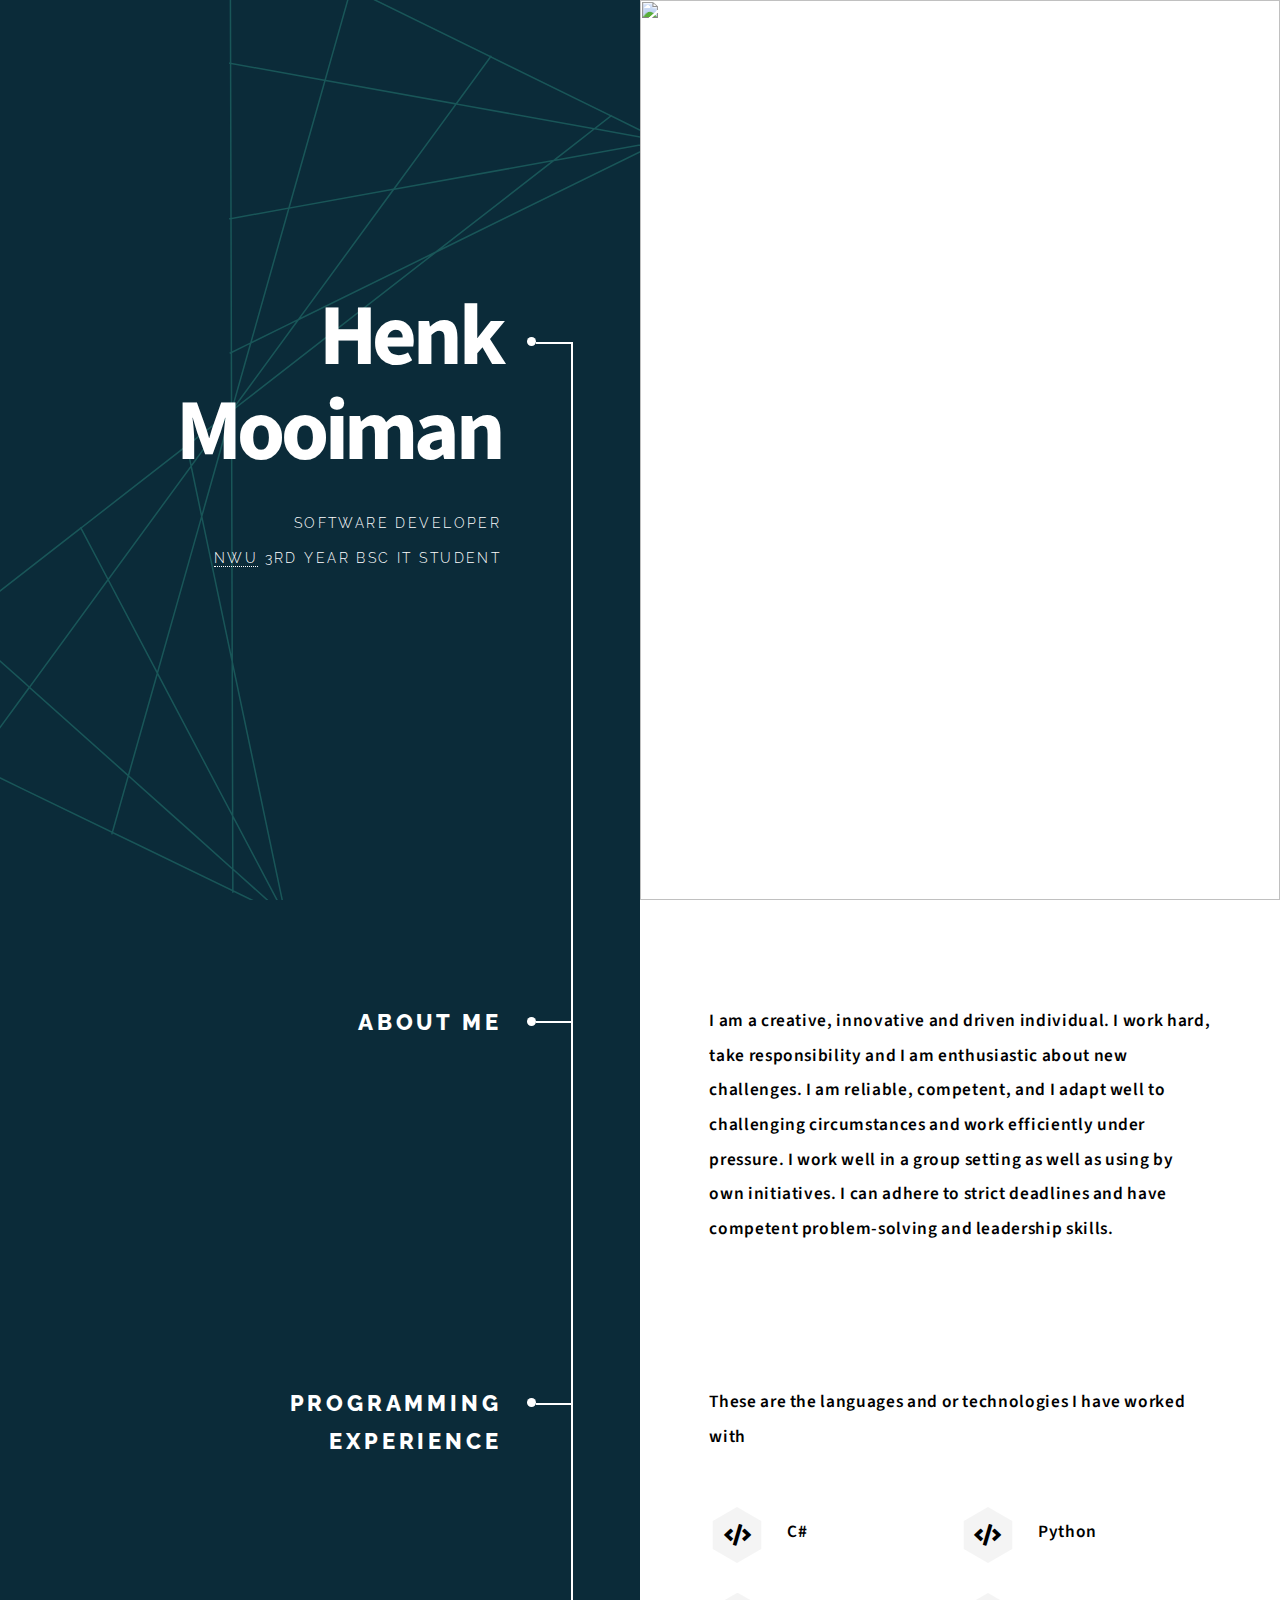
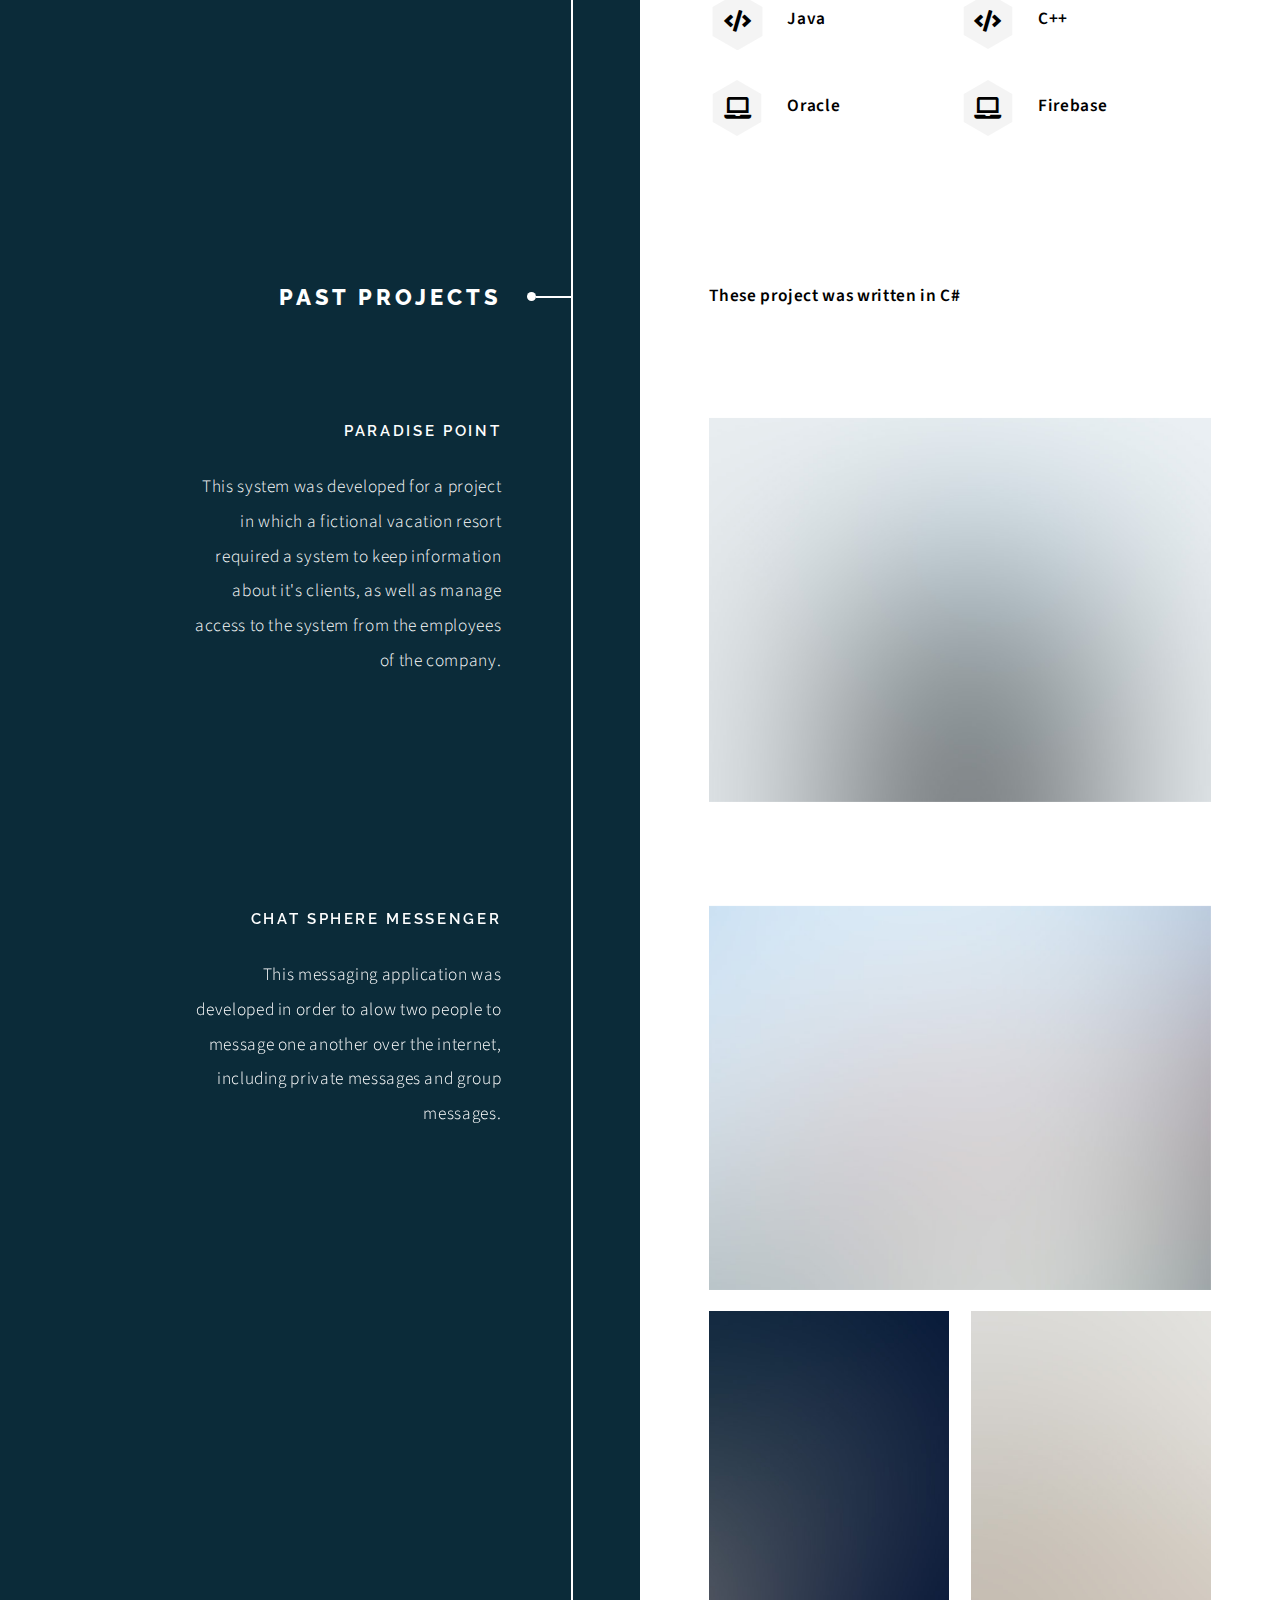
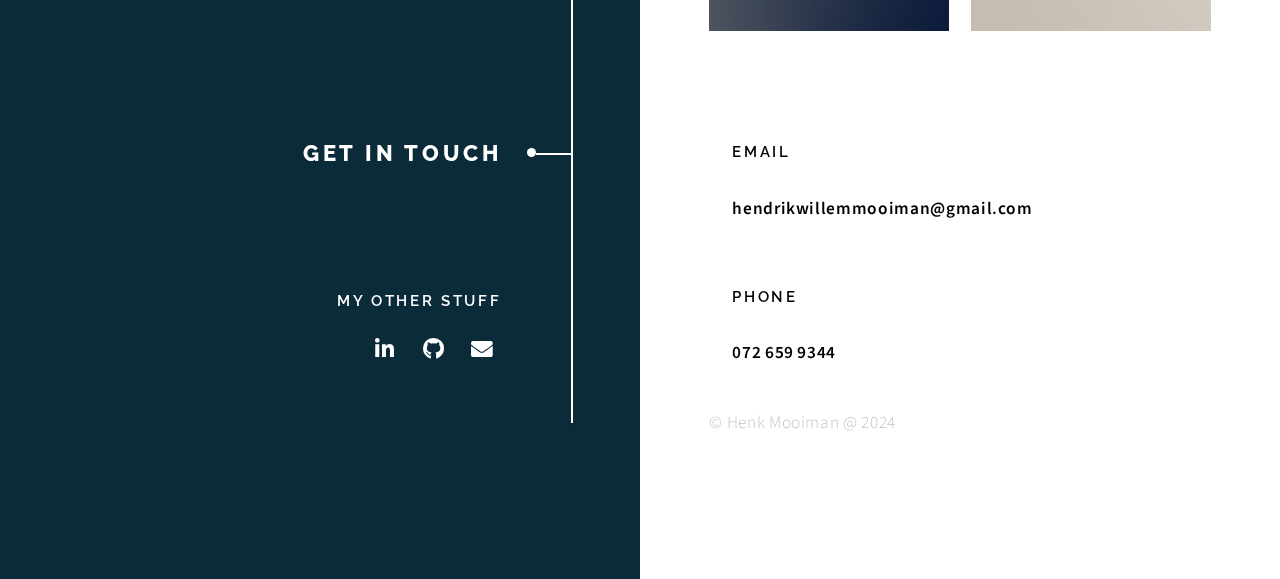
==== commit 9a551213: "Expanded site" ====
--- a/index.html
+++ b/index.html
@@ -1,9 +1,7 @@
 <!DOCTYPE HTML>
-<!--
-	Paradigm Shift by HTML5 UP
-	html5up.net | @ajlkn
-	Free for personal and commercial use under the CCA 3.0 license (html5up.net/license)
--->
+
+<!-- Henk Mooiman Virtual CV -->
+
 <html>
 	<head>
 		<title>Paradigm Shift by HTML5 UP</title>
@@ -21,76 +19,75 @@
 				<!-- Intro -->
 					<section class="intro">
 						<header>
-							<h1>Paradigm Shift</h1>
-							<p>A free responsive site template designed by <a href="https://twitter.com/ajlkn">@ajlkn</a> / <a href="https://html5up.net">HTML5 UP</a></p>
+							<h1>Henk Mooiman</h1>
+							<p>Software Developer <br> <a href="https://www.nwu.ac.za/">NWU</a> 3rd year Bsc IT student</p>
 							<ul class="actions">
-								<li><a href="#first" class="arrow scrolly"><span class="label">Next</span></a></li>
+								<!--<li><a href="#first" class="arrow scrolly"><span class="label">Next</span></a></li>-->
 							</ul>
 						</header>
 						<div class="content">
-							<span class="image fill" data-position="center"><img src="images/pic01.jpg" alt="" /></span>
+							<span class="image fill" data-position="center"><img src="images/HenkSuit.jpg" alt="" /></span>
 						</div>
 					</section>
 
 				<!-- Section -->
 					<section id="first">
 						<header>
-							<h2>Magna sed nullam nisl adipiscing</h2>
-						</header>
-						<div class="content">
-							<p><strong>Lorem ipsum dolor</strong> sit amet consectetur adipiscing elit. Duis dapibus rutrum facilisis. Class aptent taciti sociosqu ad litora torquent per conubia nostra, per inceptos himenaeos. Etiam tristique libero eu nibh porttitor amet fermentum. Nullam venenatis erat id vehicula ultrices sed ultricies condimentum. Magna sed etiam consequat, et lorem adipiscing sed nulla. Volutpat nisl et tempus et dolor libero, feugiat magna tempus, sed et lorem adipiscing.</p>
-							<span class="image main"><img src="images/pic02.jpg" alt="" /></span>
+							<h2>About me</h2>
+						</header>
+						<div class="content">
+							<p><strong>I am a creative, innovative and driven individual. I work hard, take responsibility and I am enthusiastic about new challenges. I am reliable, competent, and I adapt well to challenging circumstances and work efficiently under pressure. I work well in a group setting as well as using by own initiatives. I can adhere to strict deadlines and have competent problem-solving and leadership skills.</strong></p>
+							
 						</div>
 					</section>
 
 				<!-- Section -->
 					<section>
 						<header>
-							<h2>Feugiat consequat tempus ultrices</h2>
-						</header>
-						<div class="content">
-							<p><strong>Etiam tristique libero</strong> eu nibh porttitor amet fermentum. Nullam venenatis erat id vehicula ultrices sed ultricies condimentum.</p>
+							<h2>Programming Experience</h2>
+						</header>
+						<div class="content">
+							<p><strong>These are the languages and or technologies I have worked with</strong></p>
 							<ul class="feature-icons">
-								<li class="icon solid fa-laptop">Consequat tempus</li>
-								<li class="icon solid fa-bolt">Etiam adipiscing</li>
-								<li class="icon solid fa-signal">Libero nullam</li>
-								<li class="icon solid fa-cog">Blandit condimentum</li>
-								<li class="icon solid fa-map-marker-alt">Lorem ipsum dolor</li>
-								<li class="icon solid fa-code">Nibh amet venenatis</li>
+								<li class="icon solid fa-code"><strong>C#</strong></li>
+								<li class="icon solid fa-code"><strong>Python</strong></li>
+								<li class="icon solid fa-code"><strong>Java</strong></li>
+								<li class="icon solid fa-code"><strong>C++</strong></li>
+								<li class="icon solid fa-laptop"><strong>Oracle</strong></li>
+								<li class="icon solid fa-laptop"><strong>Firebase</strong></li>
 							</ul>
-							<p>Vehicula ultrices sed ultricies condimentum. Magna sed etiam consequat, et lorem adipiscing sed nulla. Volutpat nisl et tempus et dolor libero, feugiat magna tempus, sed et lorem adipiscing.</p>
+							<!--<p>Vehicula ultrices sed ultricies condimentum. Magna sed etiam consequat, et lorem adipiscing sed nulla. Volutpat nisl et tempus et dolor libero, feugiat magna tempus, sed et lorem adipiscing.</p>-->
 						</div>
 					</section>
 
 				<!-- Section -->
 					<section>
 						<header>
-							<h2>Ultrices erat magna sed condimentum</h2>
-						</header>
-						<div class="content">
-							<p><strong>Integer mollis egestas</strong> nam maximus erat id euismod egestas. Pellentesque sapien ac quam. Lorem ipsum dolor sit nullam.</p>
+							<h2>Past Projects</h2>
+						</header>
+						<div class="content">
+							<p><strong>These project was written in C#</strong> </p>
 
 							<!-- Section -->
 								<section>
 									<header>
-										<h3>Erat aliquam</h3>
-										<p>Vehicula ultrices dolor amet ultricies et condimentum. Magna sed etiam consequat, et lorem adipiscing sed dolor sit amet, consectetur amet do eiusmod tempor incididunt  ipsum suspendisse ultrices gravida.</p>
+										<h3>Paradise Point</h3>
+										<p>This system was developed for a project in which a fictional vacation resort required a system
+											to keep information about it's clients, as well as manage access to the system from the employees of the company.</p>
 									</header>
 									<div class="content">
 										<div class="gallery">
 											<a href="images/gallery/fulls/01.jpg" class="landscape"><img src="images/gallery/thumbs/01.jpg" alt="" /></a>
-											<a href="images/gallery/fulls/02.jpg"><img src="images/gallery/thumbs/02.jpg" alt="" /></a>
-											<a href="images/gallery/fulls/03.jpg"><img src="images/gallery/thumbs/03.jpg" alt="" /></a>
-											<a href="images/gallery/fulls/04.jpg" class="landscape"><img src="images/gallery/thumbs/04.jpg" alt="" /></a>
 										</div>
 									</div>
 								</section>
 
 							<!-- Section -->
+							
 								<section>
 									<header>
-										<h3>Nisl consequat</h3>
-										<p>Aenean ornare velit lacus, ac varius enim ullamcorper eu. Proin aliquam sed facilisis ante interdum congue. Integer mollis, nisl amet convallis, porttitor magna ullamcorper, amet mauris. Ut magna finibus nisi nec lacinia ipsum maximus.</p>
+										<h3>Chat Sphere Messenger</h3>
+										<p>This messaging application was developed in order to alow two people to message one another over the internet, including private messages and group messages.</p>
 									</header>
 									<div class="content">
 										<div class="gallery">
@@ -102,7 +99,7 @@
 								</section>
 
 							<!-- Section -->
-								<section>
+								<!--<section>
 									<header>
 										<h3>Lorem gravida</h3>
 										<p>Proin aliquam facilisis ante interdum. Sed nulla amet lorem feugiat tempus aenean ornare velit lacus, ac varius sed enim lorem ullamcorper dolore.  ac varius enim lorem ullamcorper dolore. Proin aliquam facilisis.</p>
@@ -114,13 +111,13 @@
 											<a href="images/gallery/fulls/10.jpg" class="landscape"><img src="images/gallery/thumbs/10.jpg" alt="" /></a>
 										</div>
 									</div>
-								</section>
+								</section>-->
 
 						</div>
 					</section>
 
 				<!-- Section -->
-					<section>
+					<!--<section>
 						<header>
 							<h2>Duis sed adpiscing veroeros amet</h2>
 						</header>
@@ -131,7 +128,7 @@
 								<li><a href="#" class="button large">Learn More</a></li>
 							</ul>
 						</div>
-					</section>
+					</section>-->
 
 				<!-- Elements -->
 				<!--
@@ -407,7 +404,21 @@
 							<h2>Get in touch</h2>
 						</header>
 						<div class="content">
-							<p><strong>Auctor commodo</strong> interdum et malesuada fames ac ante ipsum primis in faucibus. Pellentesque venenatis dolor imperdiet dolor mattis sagittis.</p>
+							<ul class="content">
+								<li>
+									<h3><strong>Email</strong></h3>
+									<a href="#"><strong>hendrikwillemmooiman@gmail.com</strong></a>
+								</li>
+								<li>
+									<h3><Strong> <br> <br>Phone</Strong></h3>
+									<a href="#"><strong>072 659 9344</strong></a>
+								</li>
+								<!--<li>
+									<h3>Address</h3>
+									<span>1234 Somewhere Road, Nashville, TN 00000</span>
+								</li>-->
+							</ul>
+							<!--<p><strong>Auctor commodo</strong> interdum et malesuada fames ac ante ipsum primis in faucibus. Pellentesque venenatis dolor imperdiet dolor mattis sagittis.</p>
 							<form>
 								<div class="fields">
 									<div class="field half">
@@ -423,31 +434,16 @@
 								<ul class="actions">
 									<li><input type="submit" value="Send Message" class="button primary" /></li>
 								</ul>
-							</form>
+							</form>-->
 						</div>
 						<footer>
 							<ul class="items">
 								<li>
-									<h3>Email</h3>
-									<a href="#">information@untitled.ext</a>
-								</li>
-								<li>
-									<h3>Phone</h3>
-									<a href="#">(000) 000-0000</a>
-								</li>
-								<li>
-									<h3>Address</h3>
-									<span>1234 Somewhere Road, Nashville, TN 00000</span>
-								</li>
-								<li>
-									<h3>Elsewhere</h3>
+									<h3>My other stuff</h3>
 									<ul class="icons">
-										<li><a href="#" class="icon brands fa-twitter"><span class="label">Twitter</span></a></li>
-										<li><a href="#" class="icon brands fa-facebook-f"><span class="label">Facebook</span></a></li>
-										<li><a href="#" class="icon brands fa-instagram"><span class="label">Instagram</span></a></li>
-										<li><a href="#" class="icon brands fa-linkedin-in"><span class="label">LinkedIn</span></a></li>
-										<li><a href="#" class="icon brands fa-github"><span class="label">GitHub</span></a></li>
-										<li><a href="#" class="icon brands fa-codepen"><span class="label">Codepen</span></a></li>
+										<li><a href="www.linkedin.com/in/henk-mooiman" class="icon brands fa-linkedin-in"><span class="label">LinkedIn</span></a></li>
+										<li><a href="https://github.com/Henk-Mooiman" class="icon brands fa-github"><span class="label">GitHub</span></a></li>
+										<li><a href="mailto:hendrikwillemmooiman@gmail.com" class="icon solid fa-envelope"><span class="label">Email</span></a></li>
 									</ul>
 								</li>
 							</ul>
@@ -455,7 +451,7 @@
 					</section>
 
 				<!-- Copyright -->
-					<div class="copyright">&copy; Untitled. All rights reserved. Design: <a href="https://html5up.net">HTML5 UP</a>.</div>
+					<div class="copyright">&copy; Henk Mooiman @ 2024</div>
 
 			</div>
 
--- a/assets/css/main.css
+++ b/assets/css/main.css
@@ -158,11 +158,11 @@
 
 	body {
 		background-color: #ffffff;
-		color: #000000;
+		color: #ffffff;
 	}
 
 	body, input, select, textarea {
-		color: #000000;
+		color: #ffffff;
 		font-family: "Source Sans Pro", Helvetica, sans-serif;
 		font-size: 1rem;
 		font-weight: 300;
@@ -176,7 +176,7 @@
 		-ms-transition: border-bottom-color 0.25s ease-in-out;
 		transition: border-bottom-color 0.25s ease-in-out;
 		text-decoration: none;
-		color: #000000;
+		color: #ffffff;
 		border-bottom: dotted 1px;
 	}
 
@@ -199,7 +199,7 @@
 	}
 
 	h1, h2, h3, h4, h5, h6 {
-		color: #000000;
+		color: #ffffff;
 		font-family: "Raleway", Helvetica, sans-serif;
 		font-weight: 600;
 		letter-spacing: 0.175em;
@@ -3223,7 +3223,7 @@
 
 		#wrapper:before {
 			background-attachment: fixed;
-			background-color: #49fcd4;
+			background-color: #0b2b39;
 			background-image: url("data:image/svg+xml;charset=utf8,%3Csvg xmlns='http://www.w3.org/2000/svg' viewBox='0 0 920 1750' x='0px' y='0px'%3E %3Cpath style='fill: rgba(67, 217, 184, 0.25)' d='M889.72,1137.55l-2.91-0.75l-364.39,282.94l-0.7-0.9l-0.51,0.11l-94.77-451.5l-32.51-15.75l-16.73-8.11l0,0.68 l-1.46,0l0-1.39l-1.89-0.92l-112.41-54.47l-0.29,1.03l-1.41-0.37l0.37-1.31l-34.14-16.54l-98.56-47.76l-0.59,0.81l-1.16-0.88 l0.42-0.57L11.43,766.33l-0.25,0.2l-0.9-1.15l102.87-79.98l0.08-0.1l0.02,0.02l116.68-90.72l-0.18-0.34l1.3-0.66l0.05,0.09 l100.5-78.14l-0.07-0.32l0.65-0.14l42.3-32.89l-0.15-54.54l-0.59,0.29l-0.64-1.31l1.23-0.6l-0.01-4.54l-0.33-122.47l-0.99,0.18 l-0.28-1.43l1.27-0.23l-0.4-147.49l-0.87-0.16l0.28-1.43l0.58,0.1l-0.35-127.48l-0.13-0.06l0.64-1.31L489.97,76.8l0.73,0.19 l-0.04,0.14l132.63,65.11l0.33-0.45l1.16,0.88l-0.16,0.22l114.21,56.07l0.45-0.35l0.72,0.93l47.89,23.51l2.76-1.36l0.56,4.61 l-3.32-1.63L571.52,330.88L375.95,482.93l0.66,239.95l51.12,243.57l222.53,107.83l236.23,60.93l2.27-1.77 M375.8,425.34l17.25-8.47 l36.13-127.75l-53.73,9.66L375.8,425.34z M551,241.05l38.19-52.2l-123.83-22.27l-34.13,120.68l98.99-17.81L551,241.05z M532.3,269.09l151.34-27.22l37.63-29.25l-130.48-23.47L532.3,269.09z M303.38,733.9l-2.36-4.48l-44.18-83.78L182.5,747.25 l40.78,36.46l52.69,47.11L303.38,733.9z M277.18,831.91l56.95,50.93L375.69,920l-0.13-49.23l-71.19-135L277.18,831.91z M303.96,731.86l41.93-148.25l-9.74-46.39L257.8,644.33L303.96,731.86z M304.94,733.73l9.55,18.12l61.05,115.78l-0.39-144.6 l-16.9-80.53l-11.71-55.81L304.94,733.73z M375.21,211.79l0.23,85.51l54.17-9.74l34.29-121.23l-88.87-15.98L375.21,211.79z M430.78,288.83l-17.88,63.21L394.81,416l44.01-21.6l90.15-123.23L430.78,288.83z M287.76,898.62l87.99,42.64l-0.05-19.29 l-91.37-81.71l-7.59-6.78l-14.88,52.59L287.76,898.62z M174.26,843.62l86.26,41.8l15-53.03l-93.89-83.95l-53.34,72.91L174.26,843.62 z M113.18,687.22L12.71,765.33l55.69,26.99l58.56,28.38l53.58-73.24l-34.83-31.14L113.18,687.22z M230.62,595.92l-116.27,90.4 l63.02,56.36l4.03,3.61l74.67-102.08l-7.47-14.17L230.62,595.92z M331.94,517.15l-100.15,77.86l25.25,47.88l78.71-107.59l-1.71-8.14 L331.94,517.15z M333.22,516.15l2.02,9.64l1.66,7.92l34.65-47.37L333.22,516.15z M337.31,535.63l9.43,44.95l26.67-94.3 L337.31,535.63z M347.39,583.66l27.74,132.16l-0.62-228.04L347.39,583.66z M374.7,21.83l0.35,127.02l89.27,16.06l24.61-87 L374.7,21.83z M490.25,78.56l-22.26,78.7l-2.24,7.91l124.39,22.37l10.23-13.99l22.04-30.12L490.25,78.56z M623.74,144.09 l-12.29,16.8l-19.71,26.95l131.07,23.58l14.73-11.45L623.74,144.09z M739,200.67l-13.3,10.34l-0.96,0.74l58.14,10.46L739,200.67z M723.19,212.96l-25.33,19.69l-11.14,8.66l97.03-17.45L723.19,212.96z M782.89,225.5l-98.64,17.74l-107.06,83.23L782.89,225.5z M631.68,282.26l49.48-38.47l-150.1,27l-89.41,122.22l129.1-63.37L631.68,282.26z M565.06,334.05l-125.28,61.5l-45.94,62.8 l-14.96,20.44L565.06,334.05z M425.31,412.87l11.65-15.93l-42.69,20.96l-13.66,48.3l-3.58,12.67L425.31,412.87z M392.51,418.76 l-16.71,8.2l0.01,4.72l0.12,45.68L392.51,418.76z M377.21,941.96l21.37,10.36l24.14,11.7l-45.56-40.74L377.21,941.96z M377.15,921.31l34.83,31.15l12.57,11.24l-47.53-90.14L377.15,921.31z M376.63,730.07l0.38,140.33l48.29,91.59L376.63,730.07z M806.29,1197.48l75.8-58.86l-28.56,11.47l-25.6,10.28l14.96,7.25l-0.64,1.31l-16.16-7.83l-124.76,50.1l40.56,36.27L806.29,1197.48z M522.43,1146.18l58.88,111.66l52.71-21.17l64.61-25.95l-75.11-67.17L522.43,1146.18z M621.92,1142.14l-115.78-103.53l-46.8-12.07 l62.33,118.2l7.06-0.18L621.92,1142.14z M700.14,1210.12l124.19-49.87l-42.89-20.78l-155.8,4.04L700.14,1210.12z M679.7,1295.77 l61.03-47.39l-40.9-36.57l-117.85,47.32l42.09,79.82L679.7,1295.77z M522.48,1417.85l1.83-1.42l98.6-76.56l-42.28-80.19 l-84.25,33.83L522.48,1417.85z M496.08,1292.06l83.87-33.68l-59.14-112.16l-55.04,1.43L496.08,1292.06z M465.46,1146.2l54.58-1.42 l-62.61-118.74l-18.03-4.65l0.36-1.41l16.74,4.32l-27.63-52.4L465.46,1146.2z M458.42,1024.79l45.35,11.7l-74.14-66.29 L458.42,1024.79z M431.46,969.87l75.38,67.41l136.26,35.15L431.46,969.87z M649.76,1075.65l-140.54-36.25l114.83,102.68l154.53-4.01 L649.76,1075.65z M656.92,1077.5l124.84,60.5l51.97-1.35l47.7-1.24L656.92,1077.5z M784.62,1139.38l41.54,20.13l56.45-22.67 L784.62,1139.38z'/%3E %3C/svg%3E");
 			background-position: -50% 10%;
 			background-repeat: repeat-y;
@@ -3291,7 +3291,7 @@
 		}
 
 			#wrapper > section > header:before {
-				background: #43d9b8;
+				background: #ffffff;
 				content: '';
 				display: block;
 				margin-top: 1rem;
@@ -3304,7 +3304,7 @@
 			}
 
 				#wrapper > section > header h1:before, #wrapper > section > header h2:before {
-					background: #43d9b8;
+					background: #ffffff;
 					content: '';
 					display: block;
 					height: 2px;
@@ -3313,7 +3313,7 @@
 				}
 
 				#wrapper > section > header h1:after, #wrapper > section > header h2:after {
-					background: #43d9b8;
+					background: #ffffff;
 					border-radius: 0.5rem;
 					content: '';
 					display: block;
@@ -3370,7 +3370,7 @@
 			}
 
 			#wrapper > section:last-of-type > header:after {
-				background: #43d9b8;
+				background: #0b2b39;
 				border-radius: 0.5rem;
 				bottom: -1.5rem;
 				content: '';
@@ -3587,7 +3587,7 @@
 
 					#wrapper > section > header {
 						background-attachment: fixed;
-						background-color: #49fcd4;
+						background-color: #0b2b39;
 						background-image: url("data:image/svg+xml;charset=utf8,%3Csvg xmlns='http://www.w3.org/2000/svg' viewBox='0 0 920 1750' x='0px' y='0px'%3E %3Cpath style='fill: rgba(67, 217, 184, 0.5)' d='M889.72,1137.55l-2.91-0.75l-364.39,282.94l-0.7-0.9l-0.51,0.11l-94.77-451.5l-32.51-15.75l-16.73-8.11l0,0.68 l-1.46,0l0-1.39l-1.89-0.92l-112.41-54.47l-0.29,1.03l-1.41-0.37l0.37-1.31l-34.14-16.54l-98.56-47.76l-0.59,0.81l-1.16-0.88 l0.42-0.57L11.43,766.33l-0.25,0.2l-0.9-1.15l102.87-79.98l0.08-0.1l0.02,0.02l116.68-90.72l-0.18-0.34l1.3-0.66l0.05,0.09 l100.5-78.14l-0.07-0.32l0.65-0.14l42.3-32.89l-0.15-54.54l-0.59,0.29l-0.64-1.31l1.23-0.6l-0.01-4.54l-0.33-122.47l-0.99,0.18 l-0.28-1.43l1.27-0.23l-0.4-147.49l-0.87-0.16l0.28-1.43l0.58,0.1l-0.35-127.48l-0.13-0.06l0.64-1.31L489.97,76.8l0.73,0.19 l-0.04,0.14l132.63,65.11l0.33-0.45l1.16,0.88l-0.16,0.22l114.21,56.07l0.45-0.35l0.72,0.93l47.89,23.51l2.76-1.36l0.56,4.61 l-3.32-1.63L571.52,330.88L375.95,482.93l0.66,239.95l51.12,243.57l222.53,107.83l236.23,60.93l2.27-1.77 M375.8,425.34l17.25-8.47 l36.13-127.75l-53.73,9.66L375.8,425.34z M551,241.05l38.19-52.2l-123.83-22.27l-34.13,120.68l98.99-17.81L551,241.05z M532.3,269.09l151.34-27.22l37.63-29.25l-130.48-23.47L532.3,269.09z M303.38,733.9l-2.36-4.48l-44.18-83.78L182.5,747.25 l40.78,36.46l52.69,47.11L303.38,733.9z M277.18,831.91l56.95,50.93L375.69,920l-0.13-49.23l-71.19-135L277.18,831.91z M303.96,731.86l41.93-148.25l-9.74-46.39L257.8,644.33L303.96,731.86z M304.94,733.73l9.55,18.12l61.05,115.78l-0.39-144.6 l-16.9-80.53l-11.71-55.81L304.94,733.73z M375.21,211.79l0.23,85.51l54.17-9.74l34.29-121.23l-88.87-15.98L375.21,211.79z M430.78,288.83l-17.88,63.21L394.81,416l44.01-21.6l90.15-123.23L430.78,288.83z M287.76,898.62l87.99,42.64l-0.05-19.29 l-91.37-81.71l-7.59-6.78l-14.88,52.59L287.76,898.62z M174.26,843.62l86.26,41.8l15-53.03l-93.89-83.95l-53.34,72.91L174.26,843.62 z M113.18,687.22L12.71,765.33l55.69,26.99l58.56,28.38l53.58-73.24l-34.83-31.14L113.18,687.22z M230.62,595.92l-116.27,90.4 l63.02,56.36l4.03,3.61l74.67-102.08l-7.47-14.17L230.62,595.92z M331.94,517.15l-100.15,77.86l25.25,47.88l78.71-107.59l-1.71-8.14 L331.94,517.15z M333.22,516.15l2.02,9.64l1.66,7.92l34.65-47.37L333.22,516.15z M337.31,535.63l9.43,44.95l26.67-94.3 L337.31,535.63z M347.39,583.66l27.74,132.16l-0.62-228.04L347.39,583.66z M374.7,21.83l0.35,127.02l89.27,16.06l24.61-87 L374.7,21.83z M490.25,78.56l-22.26,78.7l-2.24,7.91l124.39,22.37l10.23-13.99l22.04-30.12L490.25,78.56z M623.74,144.09 l-12.29,16.8l-19.71,26.95l131.07,23.58l14.73-11.45L623.74,144.09z M739,200.67l-13.3,10.34l-0.96,0.74l58.14,10.46L739,200.67z M723.19,212.96l-25.33,19.69l-11.14,8.66l97.03-17.45L723.19,212.96z M782.89,225.5l-98.64,17.74l-107.06,83.23L782.89,225.5z M631.68,282.26l49.48-38.47l-150.1,27l-89.41,122.22l129.1-63.37L631.68,282.26z M565.06,334.05l-125.28,61.5l-45.94,62.8 l-14.96,20.44L565.06,334.05z M425.31,412.87l11.65-15.93l-42.69,20.96l-13.66,48.3l-3.58,12.67L425.31,412.87z M392.51,418.76 l-16.71,8.2l0.01,4.72l0.12,45.68L392.51,418.76z M377.21,941.96l21.37,10.36l24.14,11.7l-45.56-40.74L377.21,941.96z M377.15,921.31l34.83,31.15l12.57,11.24l-47.53-90.14L377.15,921.31z M376.63,730.07l0.38,140.33l48.29,91.59L376.63,730.07z M806.29,1197.48l75.8-58.86l-28.56,11.47l-25.6,10.28l14.96,7.25l-0.64,1.31l-16.16-7.83l-124.76,50.1l40.56,36.27L806.29,1197.48z M522.43,1146.18l58.88,111.66l52.71-21.17l64.61-25.95l-75.11-67.17L522.43,1146.18z M621.92,1142.14l-115.78-103.53l-46.8-12.07 l62.33,118.2l7.06-0.18L621.92,1142.14z M700.14,1210.12l124.19-49.87l-42.89-20.78l-155.8,4.04L700.14,1210.12z M679.7,1295.77 l61.03-47.39l-40.9-36.57l-117.85,47.32l42.09,79.82L679.7,1295.77z M522.48,1417.85l1.83-1.42l98.6-76.56l-42.28-80.19 l-84.25,33.83L522.48,1417.85z M496.08,1292.06l83.87-33.68l-59.14-112.16l-55.04,1.43L496.08,1292.06z M465.46,1146.2l54.58-1.42 l-62.61-118.74l-18.03-4.65l0.36-1.41l16.74,4.32l-27.63-52.4L465.46,1146.2z M458.42,1024.79l45.35,11.7l-74.14-66.29 L458.42,1024.79z M431.46,969.87l75.38,67.41l136.26,35.15L431.46,969.87z M649.76,1075.65l-140.54-36.25l114.83,102.68l154.53-4.01 L649.76,1075.65z M656.92,1077.5l124.84,60.5l51.97-1.35l47.7-1.24L656.92,1077.5z M784.62,1139.38l41.54,20.13l56.45-22.67 L784.62,1139.38z'/%3E %3C/svg%3E");
 						background-position: 25% 50%;
 						background-repeat: repeat-y;
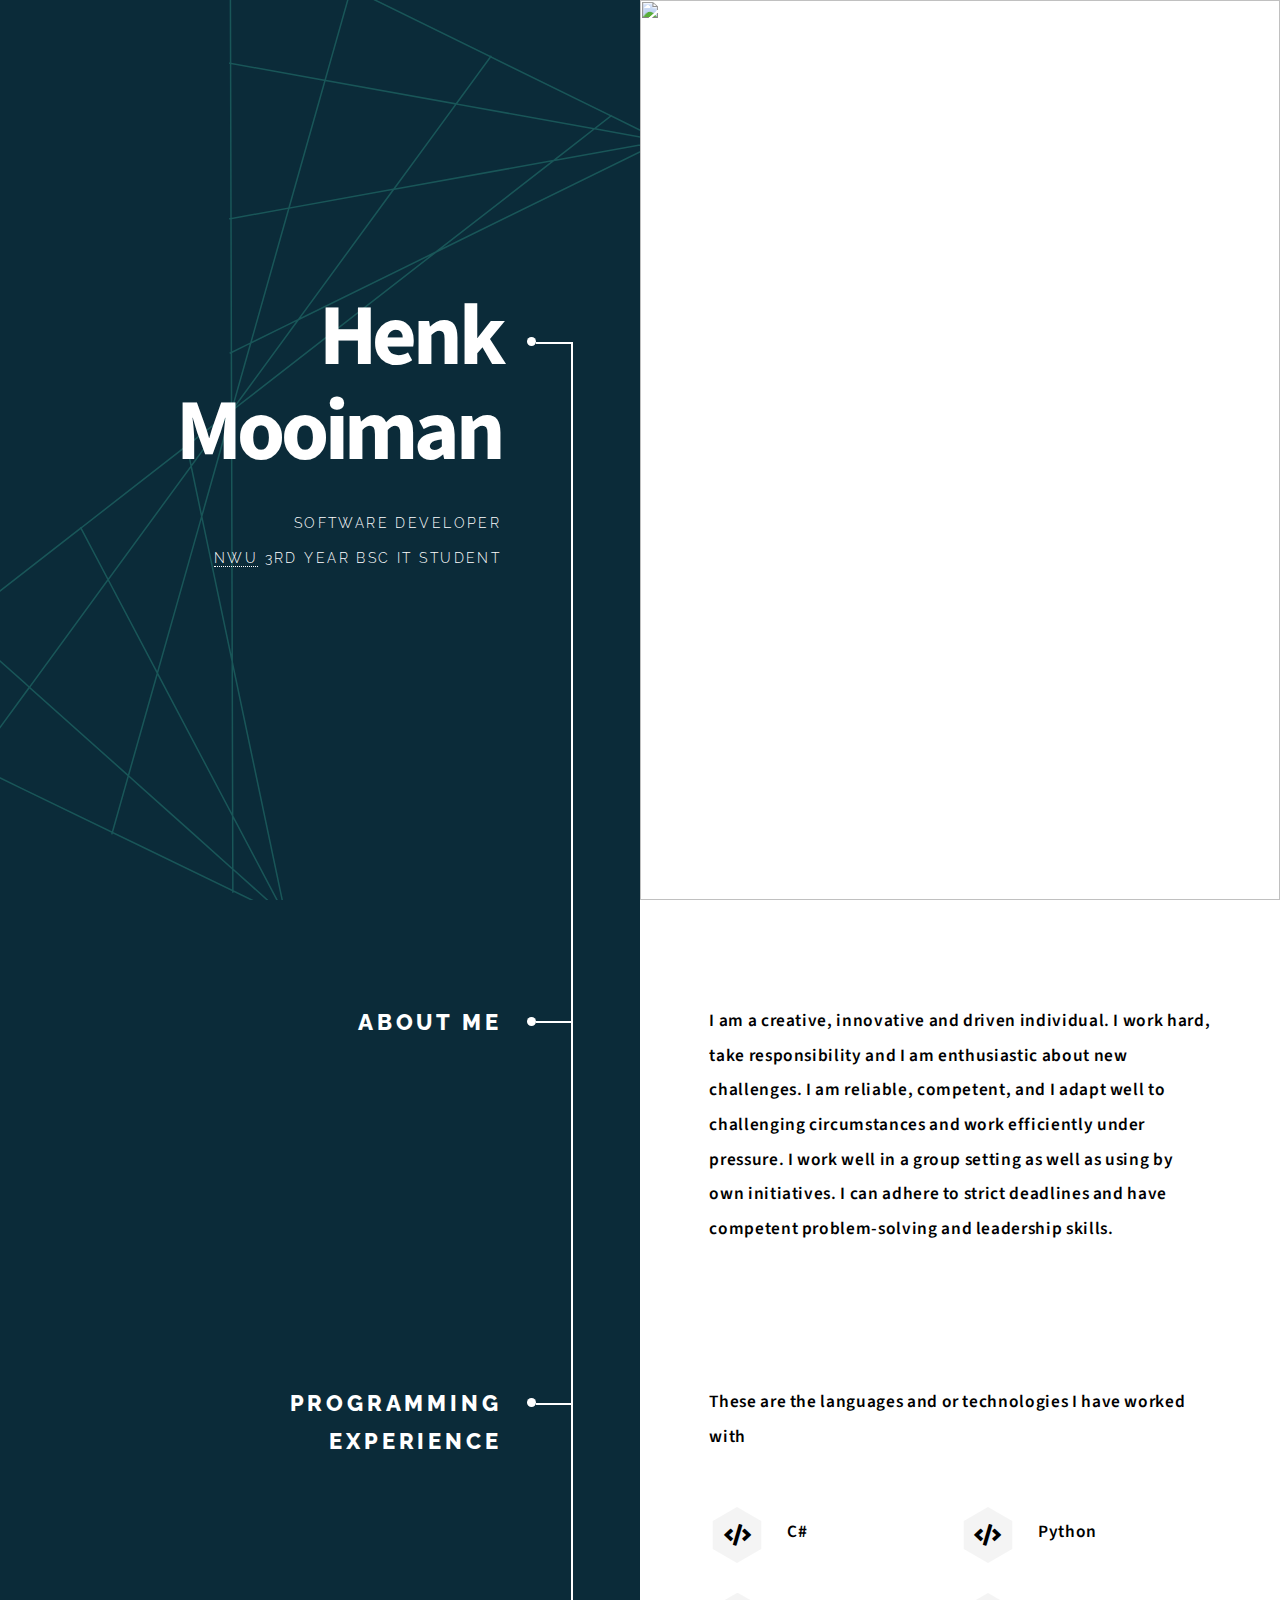
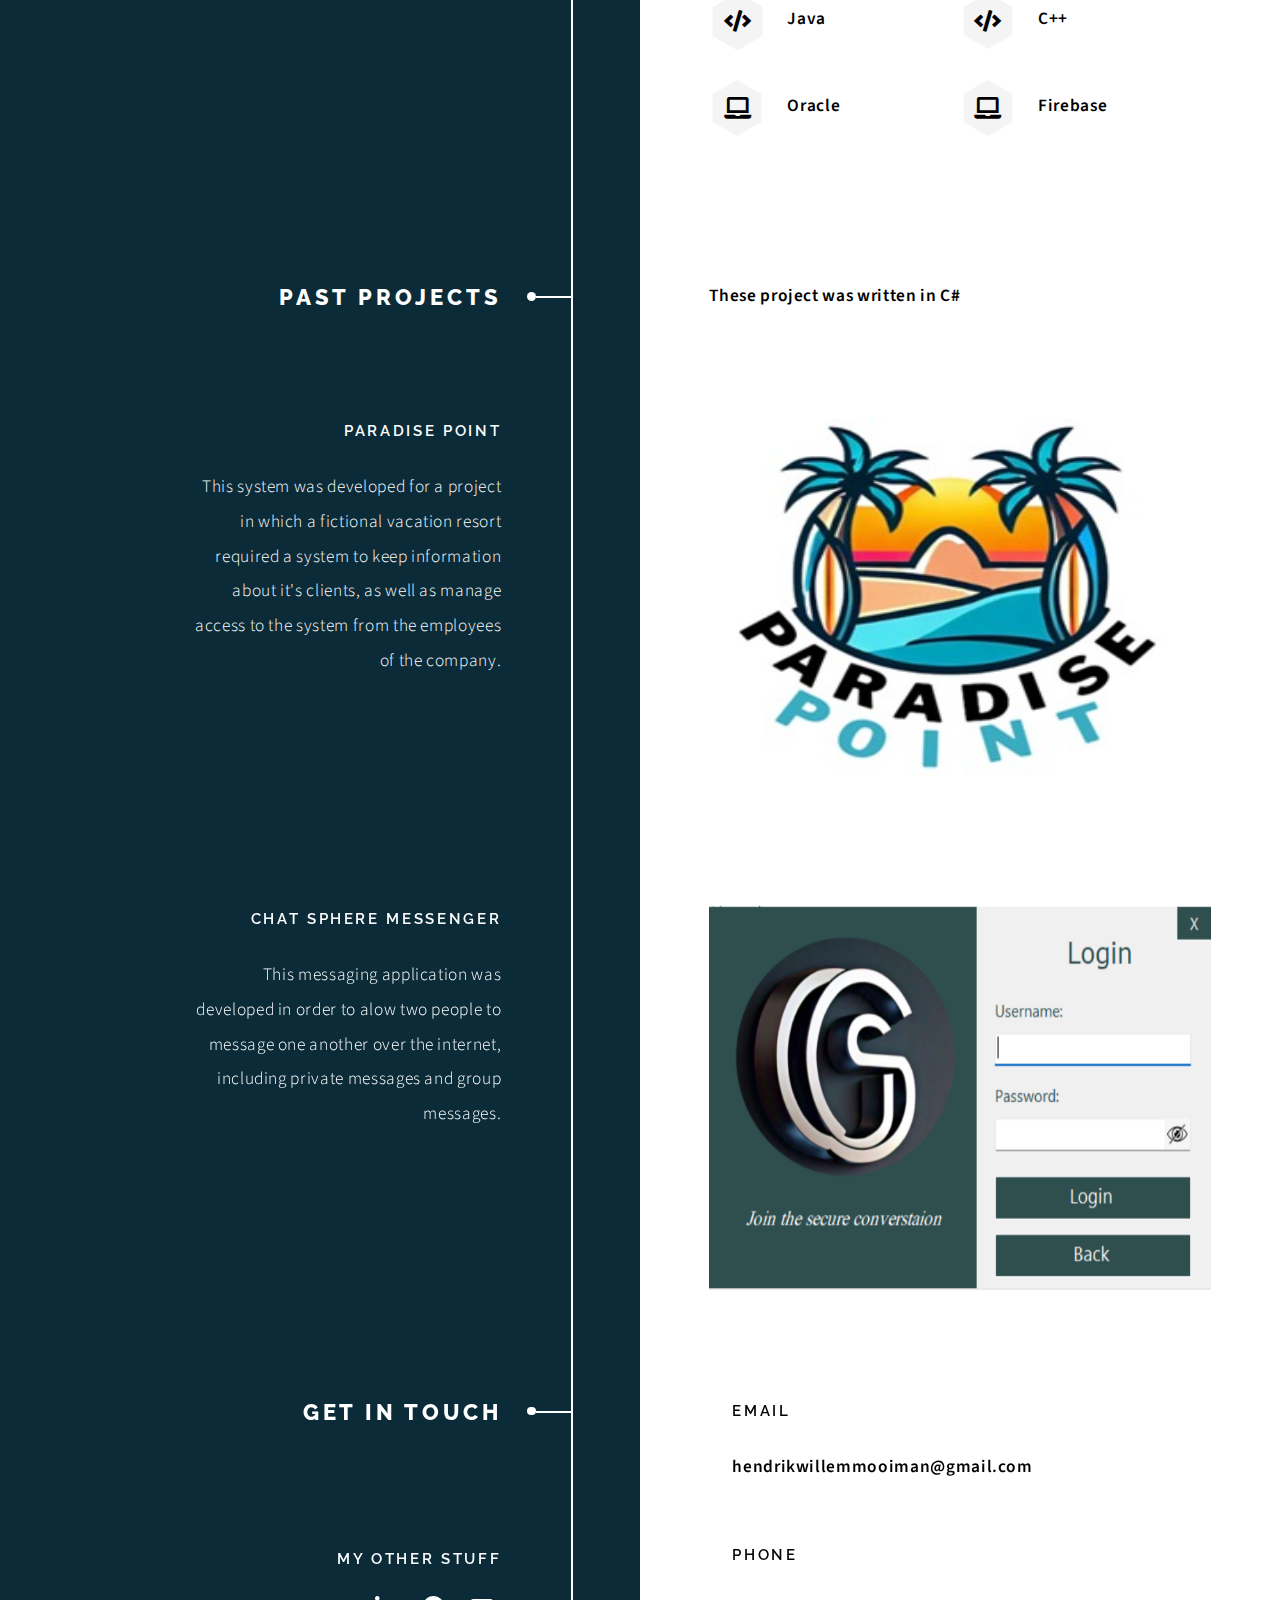
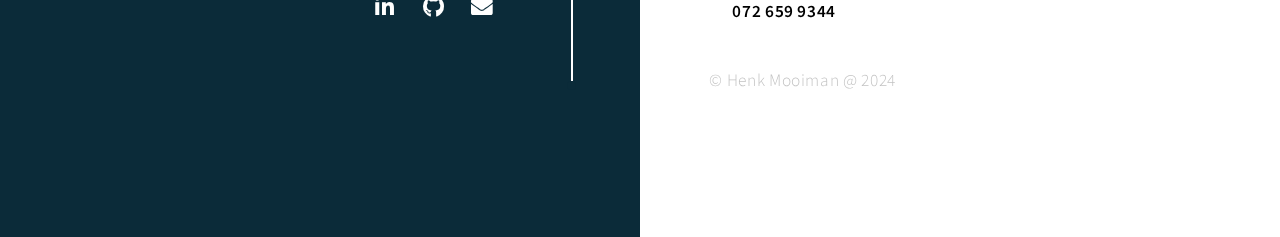
==== commit 866493ae: "Fixed Font" ====
--- a/index.html
+++ b/index.html
@@ -4,7 +4,7 @@
 
 <html>
 	<head>
-		<title>Paradigm Shift by HTML5 UP</title>
+		<title>Henk Mooiman CV</title>
 		<meta charset="utf-8" />
 		<meta name="viewport" content="width=device-width, initial-scale=1, user-scalable=no" />
 		<meta name="description" content="" />
@@ -71,13 +71,14 @@
 							<!-- Section -->
 								<section>
 									<header>
-										<h3>Paradise Point</h3>
+										<a href="https://github.com/Theunis-Kok/Paradise_Point/tree/master" ><h3>Paradise Point</h3></a>
+										
 										<p>This system was developed for a project in which a fictional vacation resort required a system
 											to keep information about it's clients, as well as manage access to the system from the employees of the company.</p>
 									</header>
 									<div class="content">
 										<div class="gallery">
-											<a href="images/gallery/fulls/01.jpg" class="landscape"><img src="images/gallery/thumbs/01.jpg" alt="" /></a>
+											<a href="https://github.com/Theunis-Kok/Paradise_Point/tree/master" class="landscape"><img src="images/ParadisePoint.jpeg" alt="" /></a>
 										</div>
 									</div>
 								</section>
@@ -86,14 +87,13 @@
 							
 								<section>
 									<header>
-										<h3>Chat Sphere Messenger</h3>
+										<a href="https://github.com/Chris-NPC/CMPG315_APP_DEV/tree/main" ><h3>Chat Sphere Messenger</h3></a>
+										
 										<p>This messaging application was developed in order to alow two people to message one another over the internet, including private messages and group messages.</p>
 									</header>
 									<div class="content">
 										<div class="gallery">
-											<a href="images/gallery/fulls/05.jpg" class="landscape"><img src="images/gallery/thumbs/05.jpg" alt="" /></a>
-											<a href="images/gallery/fulls/06.jpg"><img src="images/gallery/thumbs/06.jpg" alt="" /></a>
-											<a href="images/gallery/fulls/07.jpg"><img src="images/gallery/thumbs/07.jpg" alt="" /></a>
+											<a href="https://github.com/Chris-NPC/CMPG315_APP_DEV/tree/main" class="landscape"><img src="images/CSLogin.png" alt="" /></a>
 										</div>
 									</div>
 								</section>
@@ -441,7 +441,7 @@
 								<li>
 									<h3>My other stuff</h3>
 									<ul class="icons">
-										<li><a href="www.linkedin.com/in/henk-mooiman" class="icon brands fa-linkedin-in"><span class="label">LinkedIn</span></a></li>
+										<li><a href="https://linkedin.com/in/henk-mooiman" class="icon brands fa-linkedin-in"><span class="label">LinkedIn</span></a></li>
 										<li><a href="https://github.com/Henk-Mooiman" class="icon brands fa-github"><span class="label">GitHub</span></a></li>
 										<li><a href="mailto:hendrikwillemmooiman@gmail.com" class="icon solid fa-envelope"><span class="label">Email</span></a></li>
 									</ul>
--- a/assets/css/main.css
+++ b/assets/css/main.css
@@ -180,6 +180,20 @@
 		border-bottom: dotted 1px;
 	}
 
+	/* Mobile styles */
+	@media only screen and (max-width: 1152px) {
+    body, input, select, textarea {
+		background-color: white;
+        color: rgb(248, 7, 7); /* Font color for mobile devices */
+		
+    }
+
+    a {
+        color: rgb(248, 7, 7); /* Link color for mobile devices */
+		
+    }
+}
+
 		a:hover {
 			text-decoration: none;
 			border-bottom-color: transparent;
@@ -213,6 +227,8 @@
 			text-decoration: none;
 		}
 
+	
+
 	h1 {
 		font-family: "Source Sans Pro", Helvetica, sans-serif;
 		font-size: 5rem;
@@ -245,7 +261,7 @@
 		font-size: 0.625rem;
 	}
 
-	@media screen and (max-width: 736px) {
+	@media screen and (max-width: 1000px) {
 
 		h1 {
 			font-size: 4.5rem;
@@ -255,14 +271,17 @@
 		h2 {
 			font-size: 1.25rem;
 			line-height: 1.7;
+			color: rgb(255, 255, 255);
 		}
 
 		h3 {
 			font-size: 0.9rem;
+			color: rgb(0, 0, 0);
 		}
 
 		h4 {
 			font-size: 0.75rem;
+			color: black;
 		}
 
 		h5 {
@@ -283,10 +302,12 @@
 
 		h3 {
 			font-size: 0.8rem;
+			color: black;
 		}
 
 		h4 {
 			font-size: 0.675rem;
+			color: black;
 		}
 
 		h5 {
@@ -2947,7 +2968,7 @@
 				display: block;
 				height: 25vw;
 				min-height: 18rem;
-				object-fit: cover;
+				object-fit: fill;
 				object-position: center;
 				width: 100%;
 			}
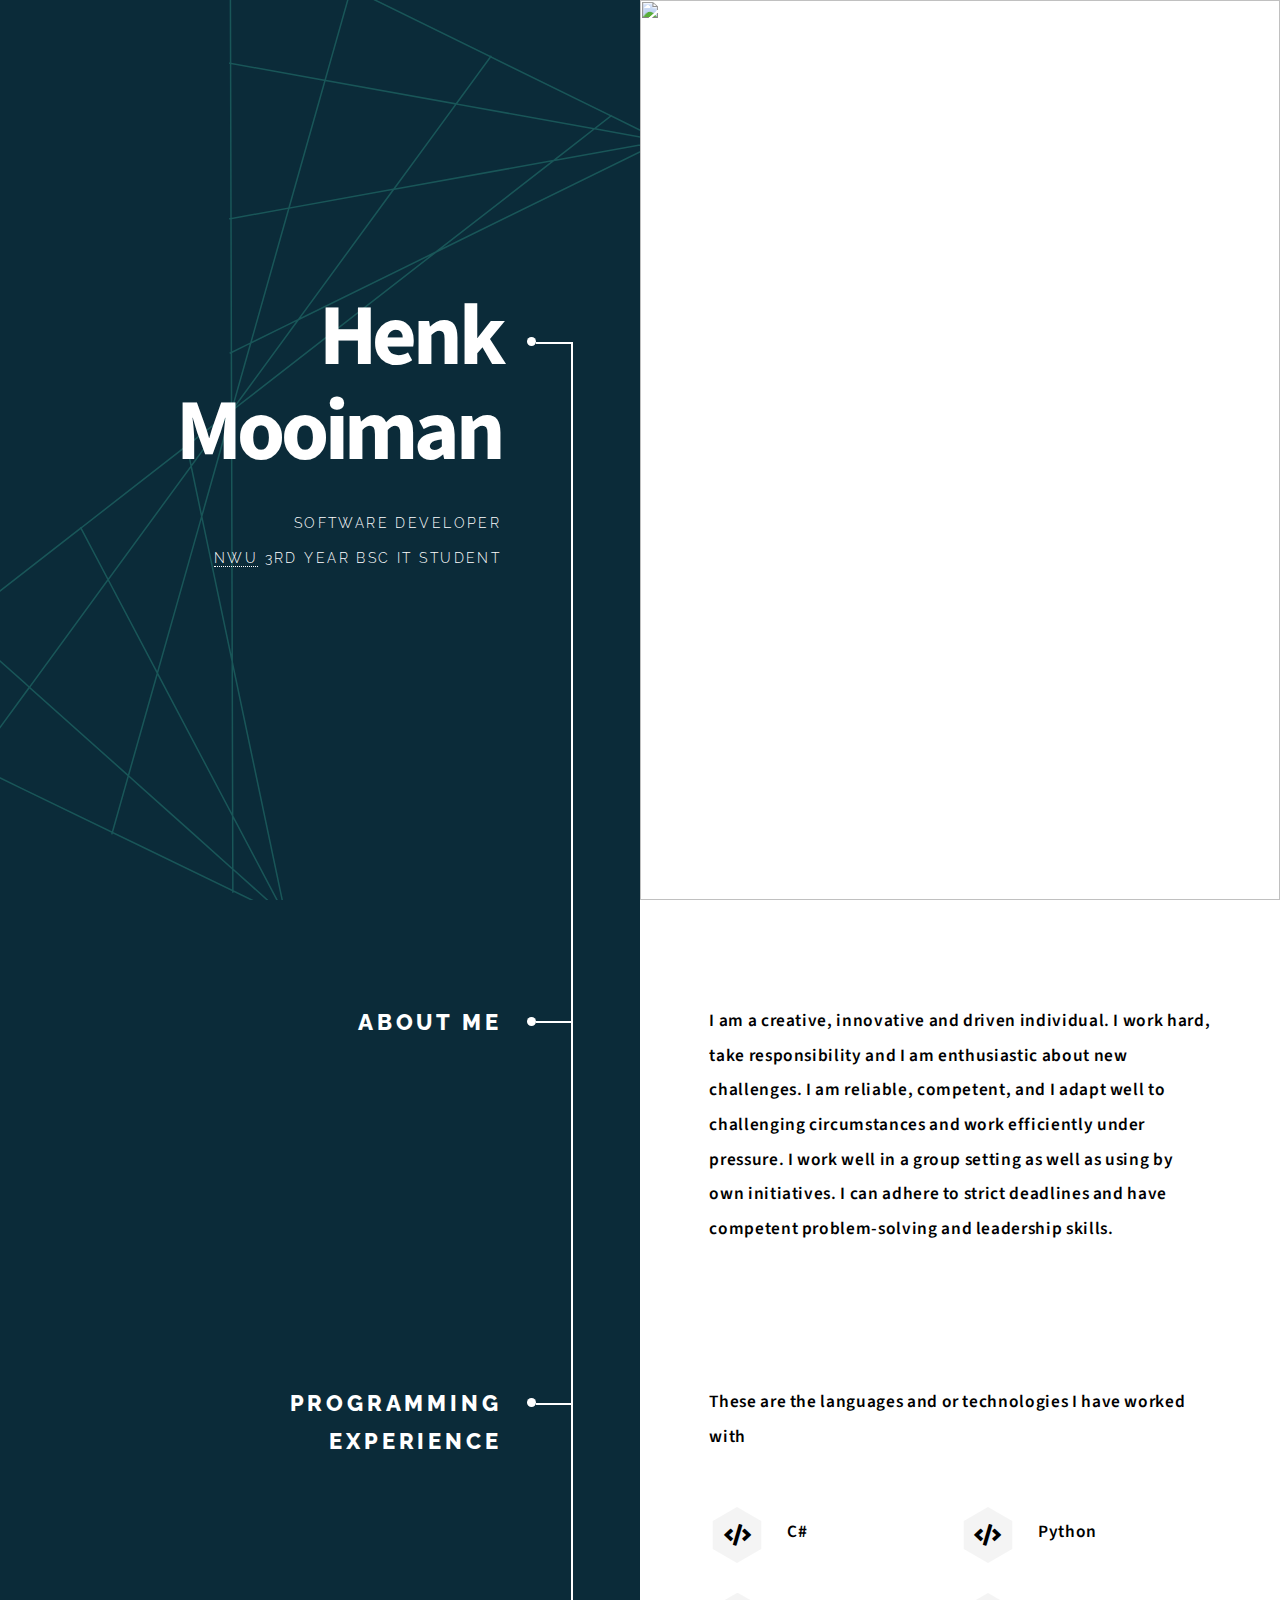
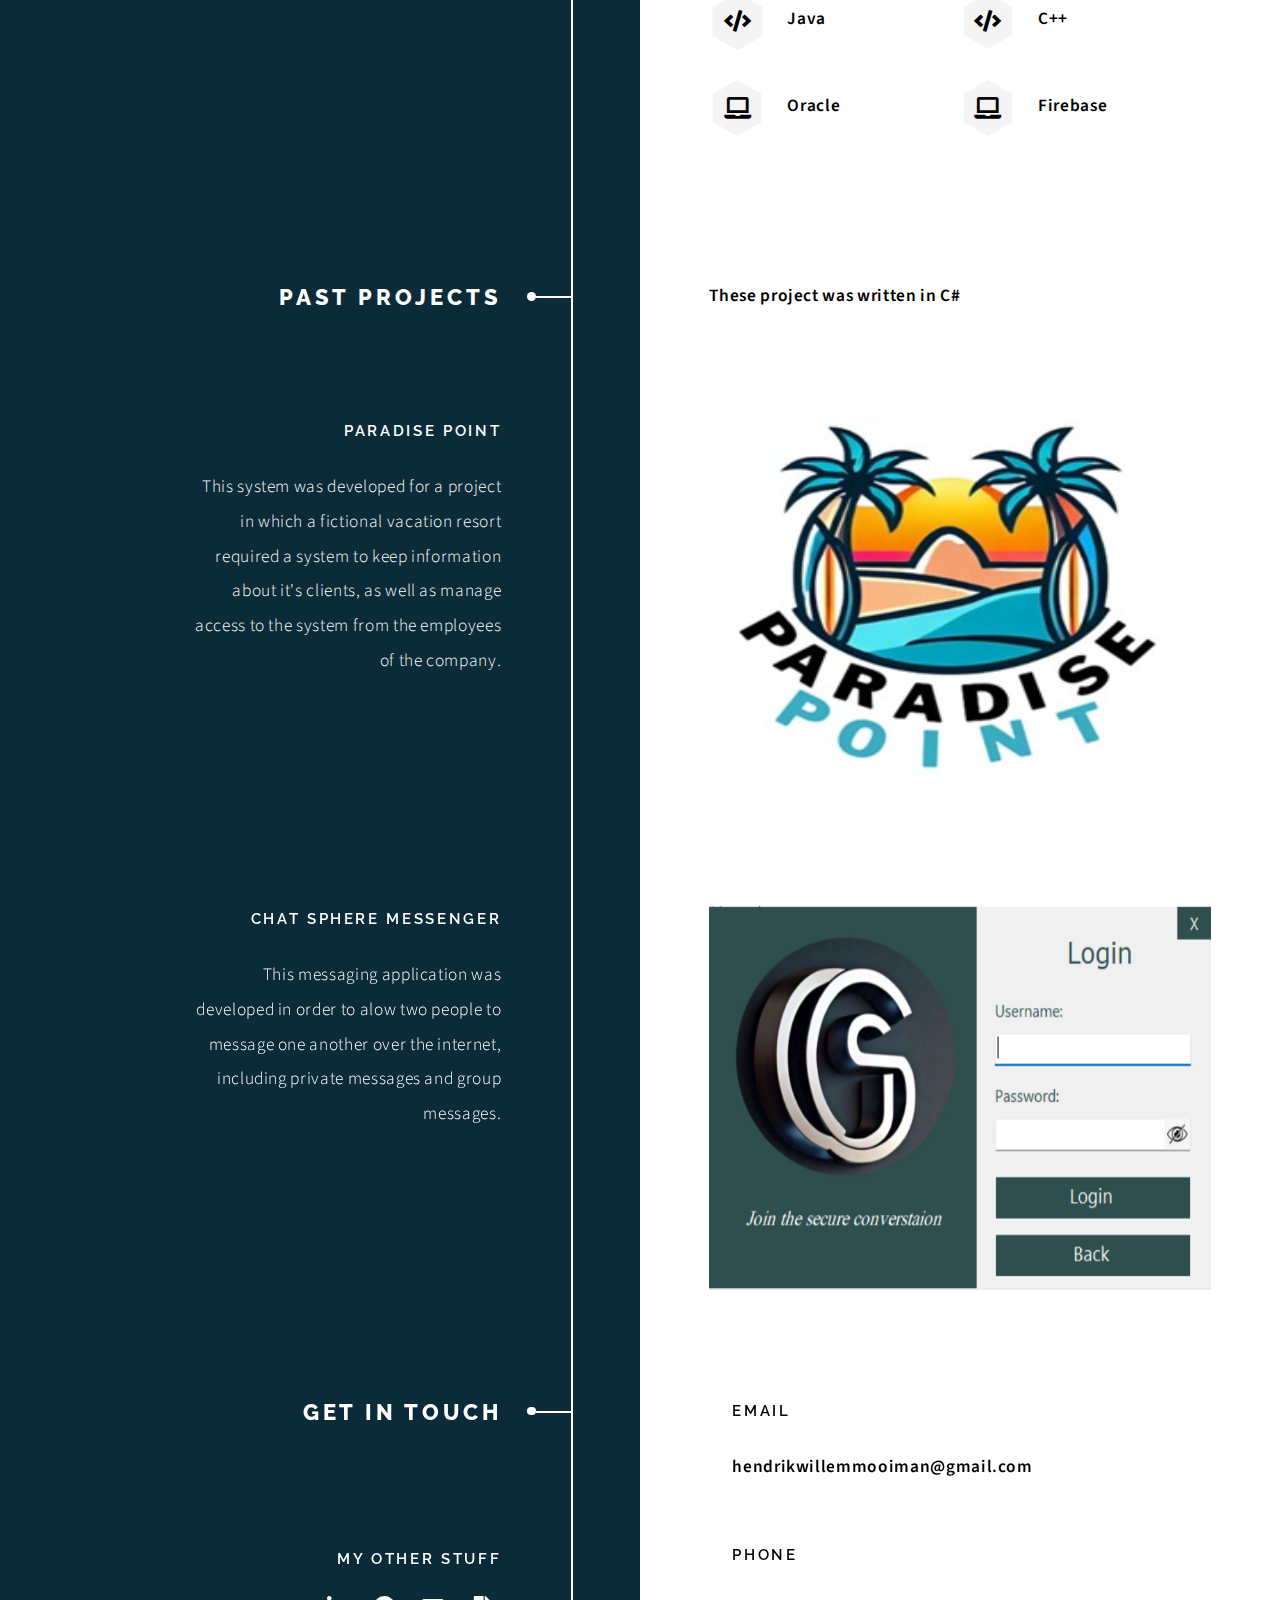
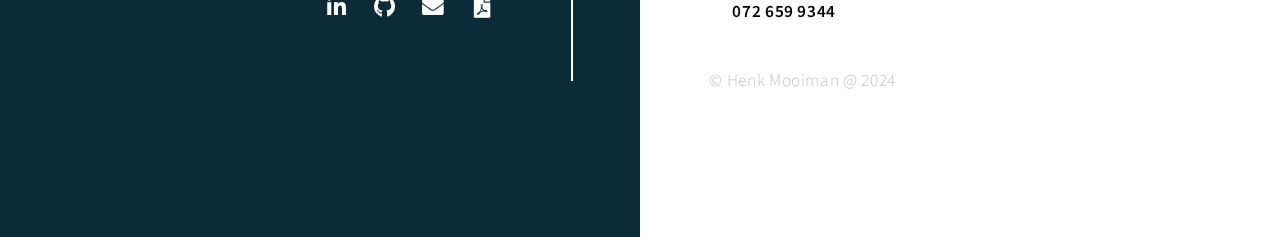
==== commit ce7c492e: "Fixed Link" ====
--- a/index.html
+++ b/index.html
@@ -18,11 +18,10 @@
 
 				<!-- Intro -->
 					<section class="intro">
-						<header>
+						<header>    <!-- Intoduction with name ans small description-->
 							<h1>Henk Mooiman</h1>
-							<p>Software Developer <br> <a href="https://www.nwu.ac.za/">NWU</a> 3rd year Bsc IT student</p>
+							<p>Software Developer <br> <a href="https://www.nwu.ac.za/" target="_blank">NWU</a> 3rd year Bsc IT student</p>
 							<ul class="actions">
-								<!--<li><a href="#first" class="arrow scrolly"><span class="label">Next</span></a></li>-->
 							</ul>
 						</header>
 						<div class="content">
@@ -32,7 +31,7 @@
 
 				<!-- Section -->
 					<section id="first">
-						<header>
+						<header>				<!-- Short about me section -->
 							<h2>About me</h2>
 						</header>
 						<div class="content">
@@ -44,7 +43,7 @@
 				<!-- Section -->
 					<section>
 						<header>
-							<h2>Programming Experience</h2>
+							<h2>Programming Experience</h2>			<!-- list to show all the technologies that I have worked with-->
 						</header>
 						<div class="content">
 							<p><strong>These are the languages and or technologies I have worked with</strong></p>
@@ -56,13 +55,13 @@
 								<li class="icon solid fa-laptop"><strong>Oracle</strong></li>
 								<li class="icon solid fa-laptop"><strong>Firebase</strong></li>
 							</ul>
-							<!--<p>Vehicula ultrices sed ultricies condimentum. Magna sed etiam consequat, et lorem adipiscing sed nulla. Volutpat nisl et tempus et dolor libero, feugiat magna tempus, sed et lorem adipiscing.</p>-->
+							
 						</div>
 					</section>
 
 				<!-- Section -->
 					<section>
-						<header>
+						<header>			<!-- Projects under my belt -->
 							<h2>Past Projects</h2>
 						</header>
 						<div class="content">
@@ -70,15 +69,15 @@
 
 							<!-- Section -->
 								<section>
-									<header>
-										<a href="https://github.com/Theunis-Kok/Paradise_Point/tree/master" ><h3>Paradise Point</h3></a>
+									<header>			<!-- 2nd year project-->
+										<a href="https://github.com/Theunis-Kok/Paradise_Point/tree/master" target="_blank"><h3>Paradise Point</h3></a>
 										
 										<p>This system was developed for a project in which a fictional vacation resort required a system
 											to keep information about it's clients, as well as manage access to the system from the employees of the company.</p>
 									</header>
 									<div class="content">
 										<div class="gallery">
-											<a href="https://github.com/Theunis-Kok/Paradise_Point/tree/master" class="landscape"><img src="images/ParadisePoint.jpeg" alt="" /></a>
+											<a href="https://github.com/Theunis-Kok/Paradise_Point/tree/master" class="landscape" target="_blank"><img src="images/ParadisePoint.jpeg" alt="" /></a>
 										</div>
 									</div>
 								</section>
@@ -86,320 +85,23 @@
 							<!-- Section -->
 							
 								<section>
-									<header>
-										<a href="https://github.com/Chris-NPC/CMPG315_APP_DEV/tree/main" ><h3>Chat Sphere Messenger</h3></a>
+									<header>		<!--  3rd year project-->
+										<a href="https://github.com/Chris-NPC/CMPG315_APP_DEV/tree/main" target="_blank" ><h3>Chat Sphere Messenger</h3></a>
 										
 										<p>This messaging application was developed in order to alow two people to message one another over the internet, including private messages and group messages.</p>
 									</header>
 									<div class="content">
 										<div class="gallery">
-											<a href="https://github.com/Chris-NPC/CMPG315_APP_DEV/tree/main" class="landscape"><img src="images/CSLogin.png" alt="" /></a>
+											<a href="https://github.com/Chris-NPC/CMPG315_APP_DEV/tree/main" class="landscape" target="_blank"><img src="images/CSLogin.png" alt="" /></a>
 										</div>
 									</div>
 								</section>
-
-							<!-- Section -->
-								<!--<section>
-									<header>
-										<h3>Lorem gravida</h3>
-										<p>Proin aliquam facilisis ante interdum. Sed nulla amet lorem feugiat tempus aenean ornare velit lacus, ac varius sed enim lorem ullamcorper dolore.  ac varius enim lorem ullamcorper dolore. Proin aliquam facilisis.</p>
-									</header>
-									<div class="content">
-										<div class="gallery">
-											<a href="images/gallery/fulls/08.jpg" class="portrait"><img src="images/gallery/thumbs/08.jpg" alt="" /></a>
-											<a href="images/gallery/fulls/09.jpg" class="portrait"><img src="images/gallery/thumbs/09.jpg" alt="" /></a>
-											<a href="images/gallery/fulls/10.jpg" class="landscape"><img src="images/gallery/thumbs/10.jpg" alt="" /></a>
-										</div>
-									</div>
-								</section>-->
 
 						</div>
 					</section>
 
 				<!-- Section -->
-					<!--<section>
-						<header>
-							<h2>Duis sed adpiscing veroeros amet</h2>
-						</header>
-						<div class="content">
-							<p><strong>Proin tempus feugiat</strong> sed varius enim lorem ullamcorper dolore aliquam aenean ornare velit lacus, ac varius enim lorem ullamcorper dolore.</p>
-							<ul class="actions">
-								<li><a href="#" class="button primary large">Get Started</a></li>
-								<li><a href="#" class="button large">Learn More</a></li>
-							</ul>
-						</div>
-					</section>-->
-
-				<!-- Elements -->
-				<!--
-					<section>
-						<header>
-							<h2>Elements</h2>
-						</header>
-						<div class="content">
-
-							<section>
-								<header>
-									<h3>Text</h3>
-								</header>
-								<div class="content">
-									<p>This is <b>bold</b> and this is <strong>strong</strong>. This is <i>italic</i> and this is <em>emphasized</em>.
-									This is <sup>superscript</sup> text and this is <sub>subscript</sub> text.
-									This is <u>underlined</u> and this is code: <code>for (;;) { ... }</code>. Finally, <a href="#">this is a link</a>.</p>
-									<hr />
-									<h2>Heading Level 2</h2>
-									<h3>Heading Level 3</h3>
-									<h4>Heading Level 4</h4>
-									<h5>Heading Level 5</h5>
-									<hr />
-									<h5>Blockquote</h5>
-									<blockquote>Fringilla nisl. Donec accumsan interdum nisi, quis tincidunt felis sagittis eget tempus euismod. Vestibulum ante ipsum primis in faucibus vestibulum. Blandit adipiscing eu felis iaculis volutpat ac adipiscing accumsan faucibus. Vestibulum ante ipsum primis in faucibus lorem ipsum dolor sit amet nullam adipiscing eu felis.</blockquote>
-									<h5>Preformatted</h5>
-									<pre><code>i = 0;
-
-while (!deck.isInOrder()) {
-  print 'Iteration ' + i;
-  deck.shuffle();
-  i++;
-}
-
-print 'Sorted in ' + i + ' iterations.';</code></pre>
-								</div>
-							</section>
-
-							<section>
-								<header>
-									<h3>Lists</h3>
-								</header>
-								<div class="content">
-
-									<h4>Unordered</h4>
-									<ul>
-										<li>Dolor pulvinar etiam.</li>
-										<li>Sagittis adipiscing.</li>
-										<li>Felis enim feugiat.</li>
-									</ul>
-
-									<h4>Alternate</h4>
-									<ul class="alt">
-										<li>Dolor pulvinar etiam.</li>
-										<li>Sagittis adipiscing.</li>
-										<li>Felis enim feugiat.</li>
-									</ul>
-
-									<h4>Ordered</h4>
-									<ol>
-										<li>Dolor pulvinar etiam.</li>
-										<li>Etiam vel felis viverra.</li>
-										<li>Felis enim feugiat.</li>
-										<li>Dolor pulvinar etiam.</li>
-										<li>Etiam vel felis lorem.</li>
-										<li>Felis enim et feugiat.</li>
-									</ol>
-									<h4>Icons</h4>
-									<ul class="icons">
-										<li><a href="#" class="icon brands fa-twitter"><span class="label">Twitter</span></a></li>
-										<li><a href="#" class="icon brands fa-facebook-f"><span class="label">Facebook</span></a></li>
-										<li><a href="#" class="icon brands fa-instagram"><span class="label">Instagram</span></a></li>
-										<li><a href="#" class="icon brands fa-github"><span class="label">Github</span></a></li>
-									</ul>
-
-									<h4>Actions</h4>
-									<ul class="actions">
-										<li><a href="#" class="button primary">Default</a></li>
-										<li><a href="#" class="button">Default</a></li>
-									</ul>
-									<ul class="actions stacked">
-										<li><a href="#" class="button primary">Default</a></li>
-										<li><a href="#" class="button">Default</a></li>
-									</ul>
-								</div>
-							</section>
-
-							<section>
-								<header>
-									<h3>Table</h3>
-								</header>
-								<div class="content">
-									<h4>Default</h4>
-									<div class="table-wrapper">
-										<table>
-											<thead>
-												<tr>
-													<th>Name</th>
-													<th>Description</th>
-													<th>Price</th>
-												</tr>
-											</thead>
-											<tbody>
-												<tr>
-													<td>Item One</td>
-													<td>Ante turpis integer aliquet porttitor.</td>
-													<td>29.99</td>
-												</tr>
-												<tr>
-													<td>Item Two</td>
-													<td>Vis ac commodo adipiscing arcu aliquet.</td>
-													<td>19.99</td>
-												</tr>
-												<tr>
-													<td>Item Three</td>
-													<td> Morbi faucibus arcu accumsan lorem.</td>
-													<td>29.99</td>
-												</tr>
-												<tr>
-													<td>Item Four</td>
-													<td>Vitae integer tempus condimentum.</td>
-													<td>19.99</td>
-												</tr>
-												<tr>
-													<td>Item Five</td>
-													<td>Ante turpis integer aliquet porttitor.</td>
-													<td>29.99</td>
-												</tr>
-											</tbody>
-											<tfoot>
-												<tr>
-													<td colspan="2"></td>
-													<td>100.00</td>
-												</tr>
-											</tfoot>
-										</table>
-									</div>
-
-									<h4>Alternate</h4>
-									<div class="table-wrapper">
-										<table class="alt">
-											<thead>
-												<tr>
-													<th>Name</th>
-													<th>Description</th>
-													<th>Price</th>
-												</tr>
-											</thead>
-											<tbody>
-												<tr>
-													<td>Item One</td>
-													<td>Ante turpis integer aliquet porttitor.</td>
-													<td>29.99</td>
-												</tr>
-												<tr>
-													<td>Item Two</td>
-													<td>Vis ac commodo adipiscing arcu aliquet.</td>
-													<td>19.99</td>
-												</tr>
-												<tr>
-													<td>Item Three</td>
-													<td> Morbi faucibus arcu accumsan lorem.</td>
-													<td>29.99</td>
-												</tr>
-												<tr>
-													<td>Item Four</td>
-													<td>Vitae integer tempus condimentum.</td>
-													<td>19.99</td>
-												</tr>
-												<tr>
-													<td>Item Five</td>
-													<td>Ante turpis integer aliquet porttitor.</td>
-													<td>29.99</td>
-												</tr>
-											</tbody>
-											<tfoot>
-												<tr>
-													<td colspan="2"></td>
-													<td>100.00</td>
-												</tr>
-											</tfoot>
-										</table>
-									</div>
-								</div>
-							</section>
-
-							<section>
-								<header>
-									<h3>Buttons</h3>
-								</header>
-								<div class="content">
-									<ul class="actions">
-										<li><a href="#" class="button primary">Primary</a></li>
-										<li><a href="#" class="button">Default</a></li>
-									</ul>
-									<ul class="actions">
-										<li><a href="#" class="button large">Large</a></li>
-										<li><a href="#" class="button">Default</a></li>
-										<li><a href="#" class="button small">Small</a></li>
-									</ul>
-									<ul class="actions">
-										<li><a href="#" class="button primary icon solid fa-download">Icon</a></li>
-										<li><a href="#" class="button icon solid fa-download">Icon</a></li>
-									</ul>
-									<ul class="actions">
-										<li><span class="button primary disabled">Disabled</span></li>
-										<li><span class="button disabled">Disabled</span></li>
-									</ul>
-								</div>
-							</section>
-
-							<section>
-								<header>
-									<h3>Form</h3>
-								</header>
-								<div class="content">
-									<form method="post" action="#">
-										<div class="fields">
-											<div class="field half">
-												<label for="demo-name">Name</label>
-												<input type="text" name="demo-name" id="demo-name" value="" placeholder="Jane Doe" />
-											</div>
-											<div class="field half">
-												<label for="demo-email">Email</label>
-												<input type="email" name="demo-email" id="demo-email" value="" placeholder="jane@untitled.tld" />
-											</div>
-											<div class="field">
-												<label for="demo-category">Category</label>
-												<select name="demo-category" id="demo-category">
-													<option value="">-</option>
-													<option value="1">Manufacturing</option>
-													<option value="1">Shipping</option>
-													<option value="1">Administration</option>
-													<option value="1">Human Resources</option>
-												</select>
-											</div>
-											<div class="field half">
-												<input type="radio" id="demo-priority-low" name="demo-priority" checked>
-												<label for="demo-priority-low">Low</label>
-											</div>
-											<div class="field half">
-												<input type="radio" id="demo-priority-high" name="demo-priority">
-												<label for="demo-priority-high">High</label>
-											</div>
-											<div class="field half">
-												<input type="checkbox" id="demo-copy" name="demo-copy">
-												<label for="demo-copy">Email me a copy</label>
-											</div>
-											<div class="field half">
-												<input type="checkbox" id="demo-human" name="demo-human" checked>
-												<label for="demo-human">Not a robot</label>
-											</div>
-											<div class="field">
-												<label for="demo-message">Message</label>
-												<textarea name="demo-message" id="demo-message" placeholder="Enter your message" rows="6"></textarea>
-											</div>
-										</div>
-										<ul class="actions">
-											<li><input type="submit" value="Send Message" class="primary" /></li>
-											<li><input type="reset" value="Reset" /></li>
-										</ul>
-									</form>
-								</div>
-							</section>
-
-						</div>
-					</section>
-				-->
-
-				<!-- Section -->
-					<section>
+					<section>				<!-- contact section -->
 						<header>
 							<h2>Get in touch</h2>
 						</header>
@@ -413,37 +115,21 @@
 									<h3><Strong> <br> <br>Phone</Strong></h3>
 									<a href="#"><strong>072 659 9344</strong></a>
 								</li>
-								<!--<li>
-									<h3>Address</h3>
-									<span>1234 Somewhere Road, Nashville, TN 00000</span>
-								</li>-->
+								
 							</ul>
-							<!--<p><strong>Auctor commodo</strong> interdum et malesuada fames ac ante ipsum primis in faucibus. Pellentesque venenatis dolor imperdiet dolor mattis sagittis.</p>
-							<form>
-								<div class="fields">
-									<div class="field half">
-										<input type="text" name="name" id="name" placeholder="Name" />
-									</div>
-									<div class="field half">
-										<input type="email" name="email" id="email" placeholder="Email" />
-									</div>
-									<div class="field">
-										<textarea name="message" id="message" placeholder="Message" rows="7"></textarea>
-									</div>
-								</div>
-								<ul class="actions">
-									<li><input type="submit" value="Send Message" class="button primary" /></li>
-								</ul>
-							</form>-->
+							
 						</div>
 						<footer>
 							<ul class="items">
 								<li>
 									<h3>My other stuff</h3>
 									<ul class="icons">
-										<li><a href="https://linkedin.com/in/henk-mooiman" class="icon brands fa-linkedin-in"><span class="label">LinkedIn</span></a></li>
-										<li><a href="https://github.com/Henk-Mooiman" class="icon brands fa-github"><span class="label">GitHub</span></a></li>
-										<li><a href="mailto:hendrikwillemmooiman@gmail.com" class="icon solid fa-envelope"><span class="label">Email</span></a></li>
+										<li><a href="https://linkedin.com/in/henk-mooiman" class="icon brands fa-linkedin-in" target="_blank"><span class="label">LinkedIn</span></a></li>
+										<li><a href="https://github.com/Henk-Mooiman" class="icon brands fa-github" target="_blank"><span class="label">GitHub</span></a></li>
+										<li><a href="mailto:hendrikwillemmooiman@gmail.com" class="icon solid fa-envelope" target="_blank"><span class="label">Email</span></a></li>
+										<li><a href="Henk Mooiman CV.pdf" class="icon solid fa-file-pdf" target="_blank"><span class="label">CV</span></a></li>
+										
+
 									</ul>
 								</li>
 							</ul>
